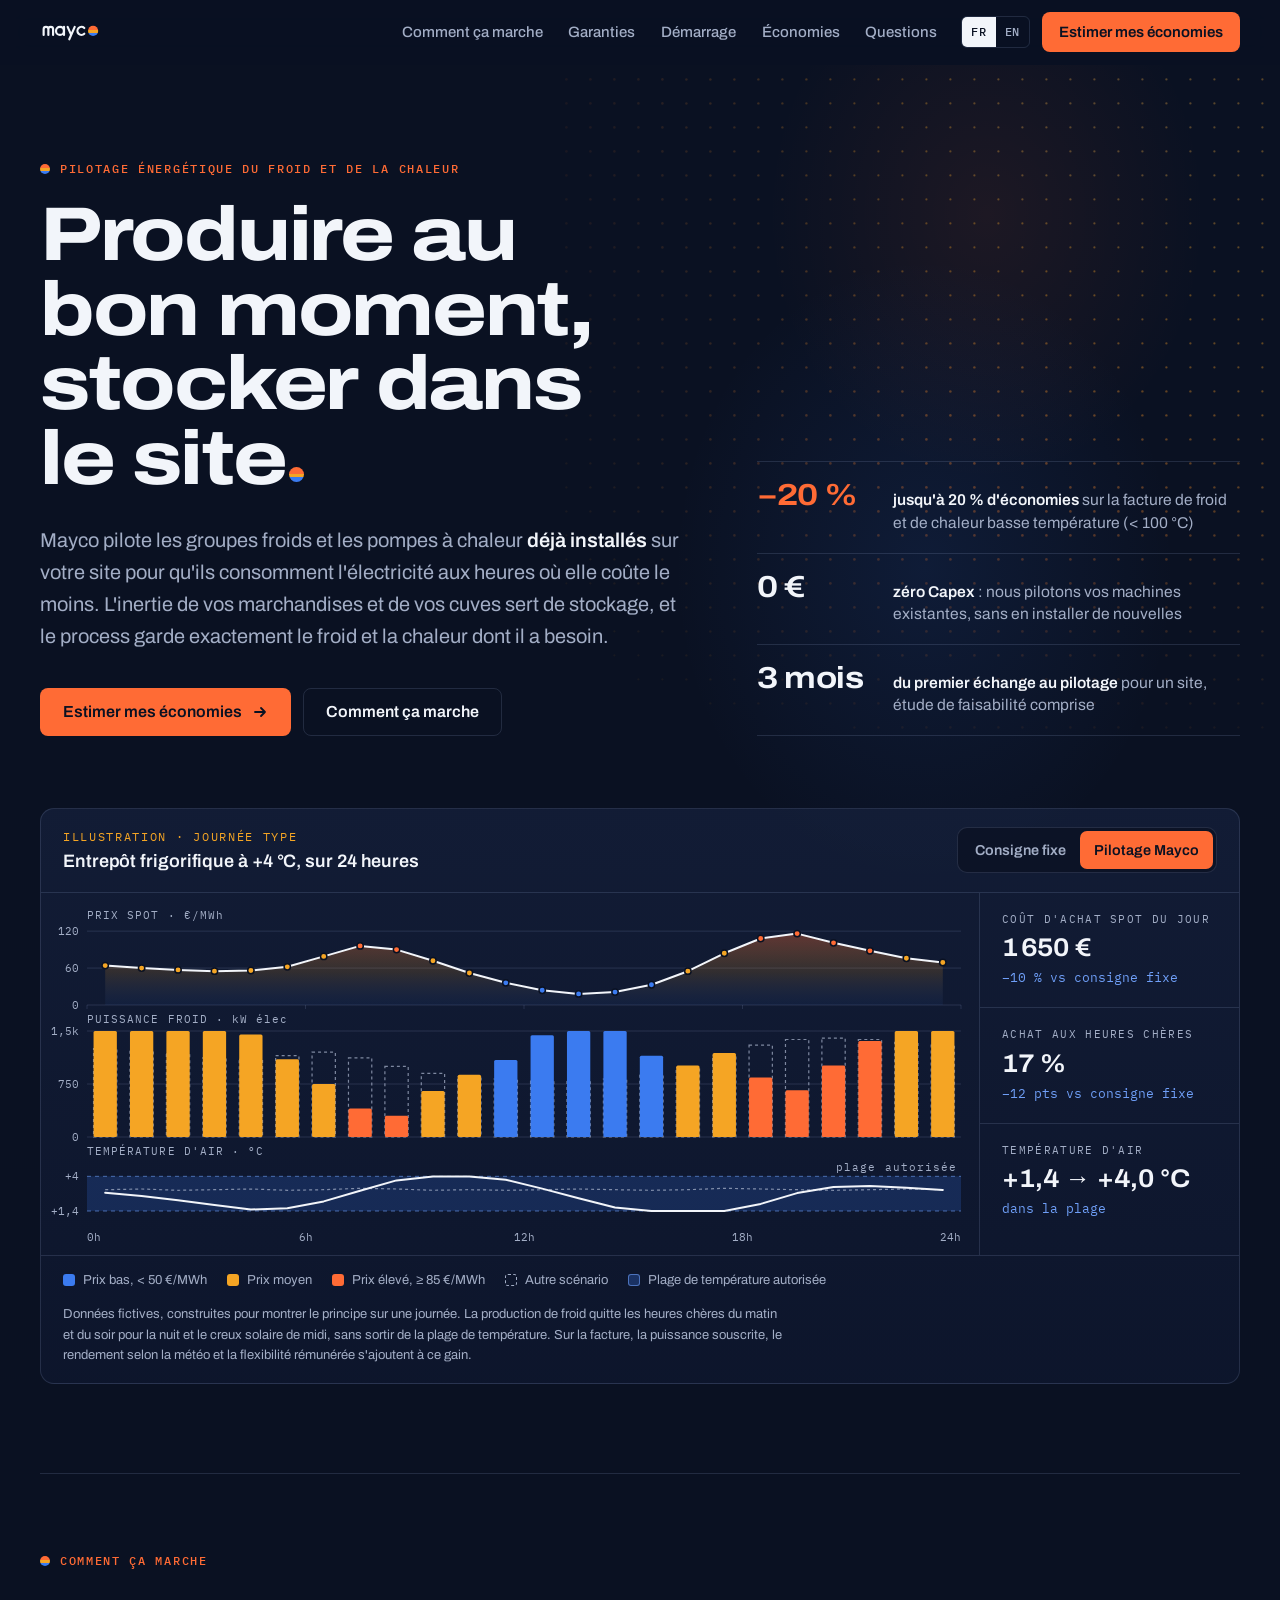
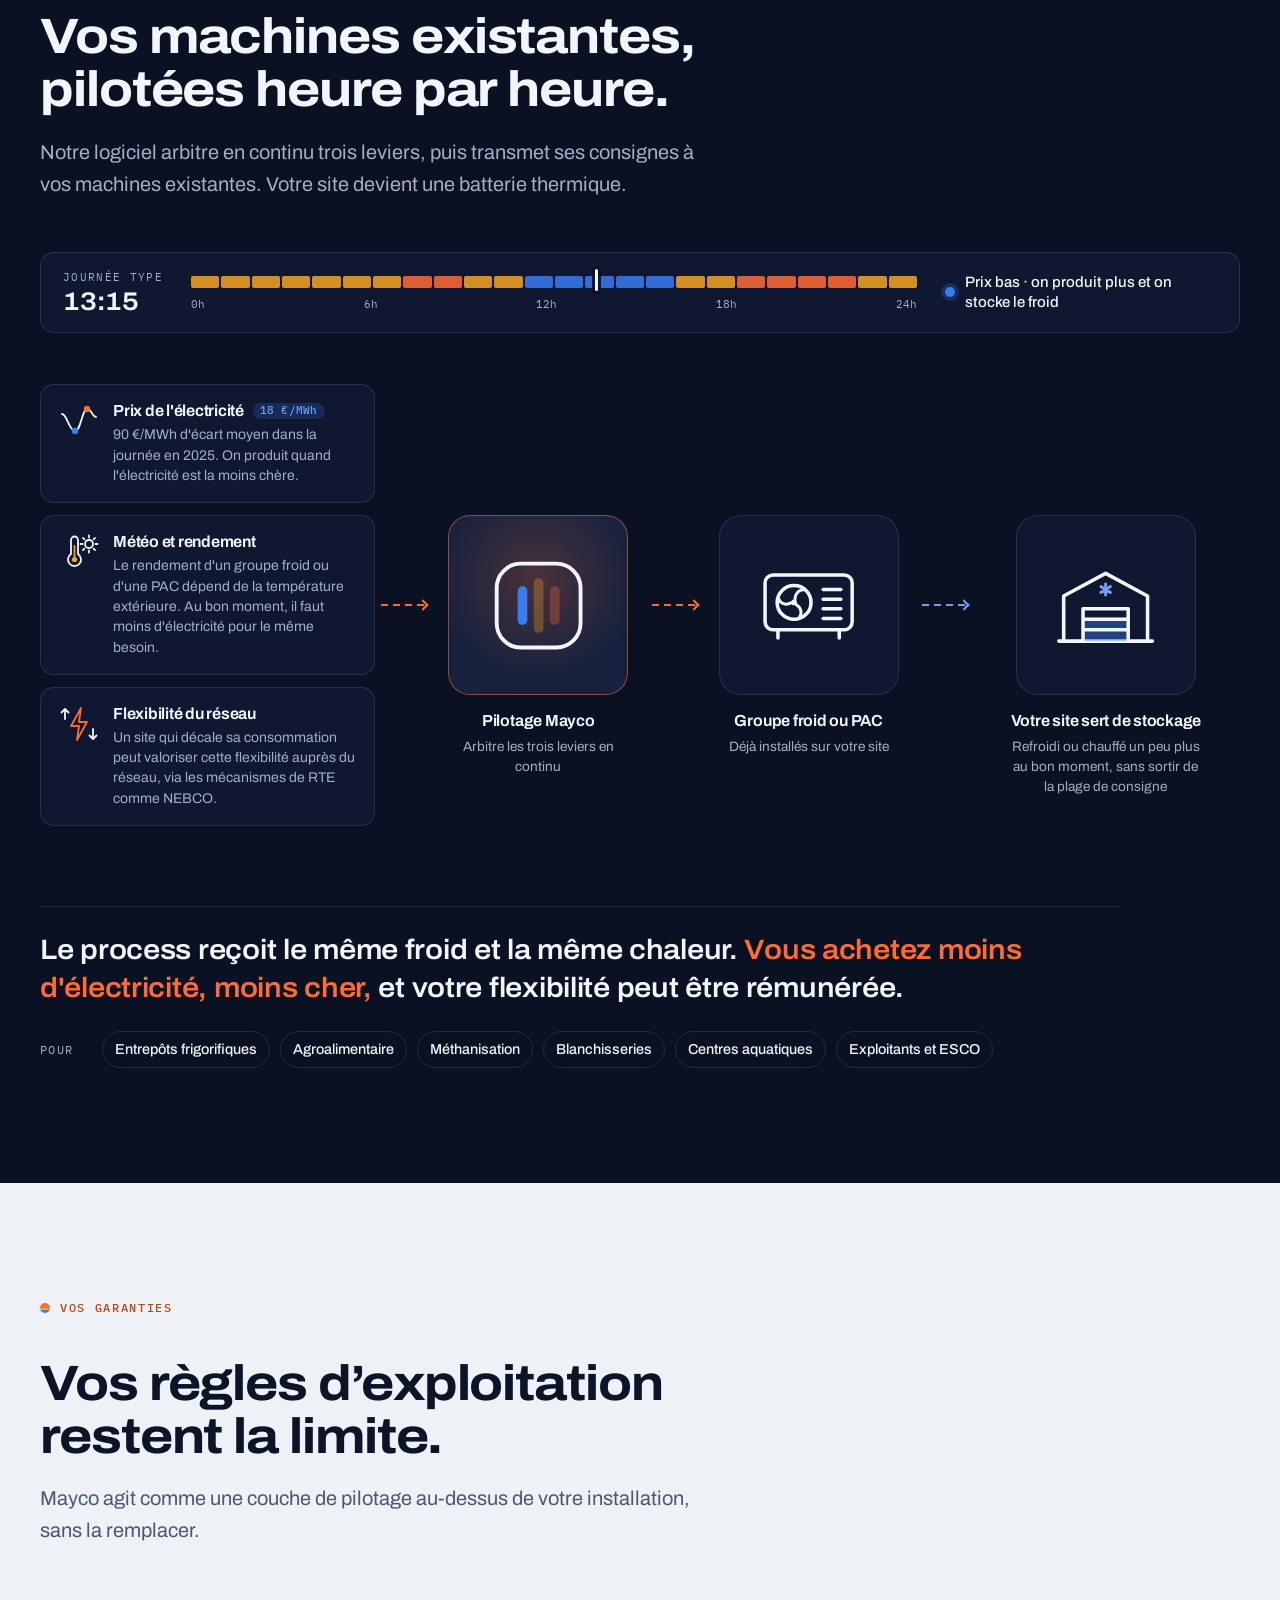
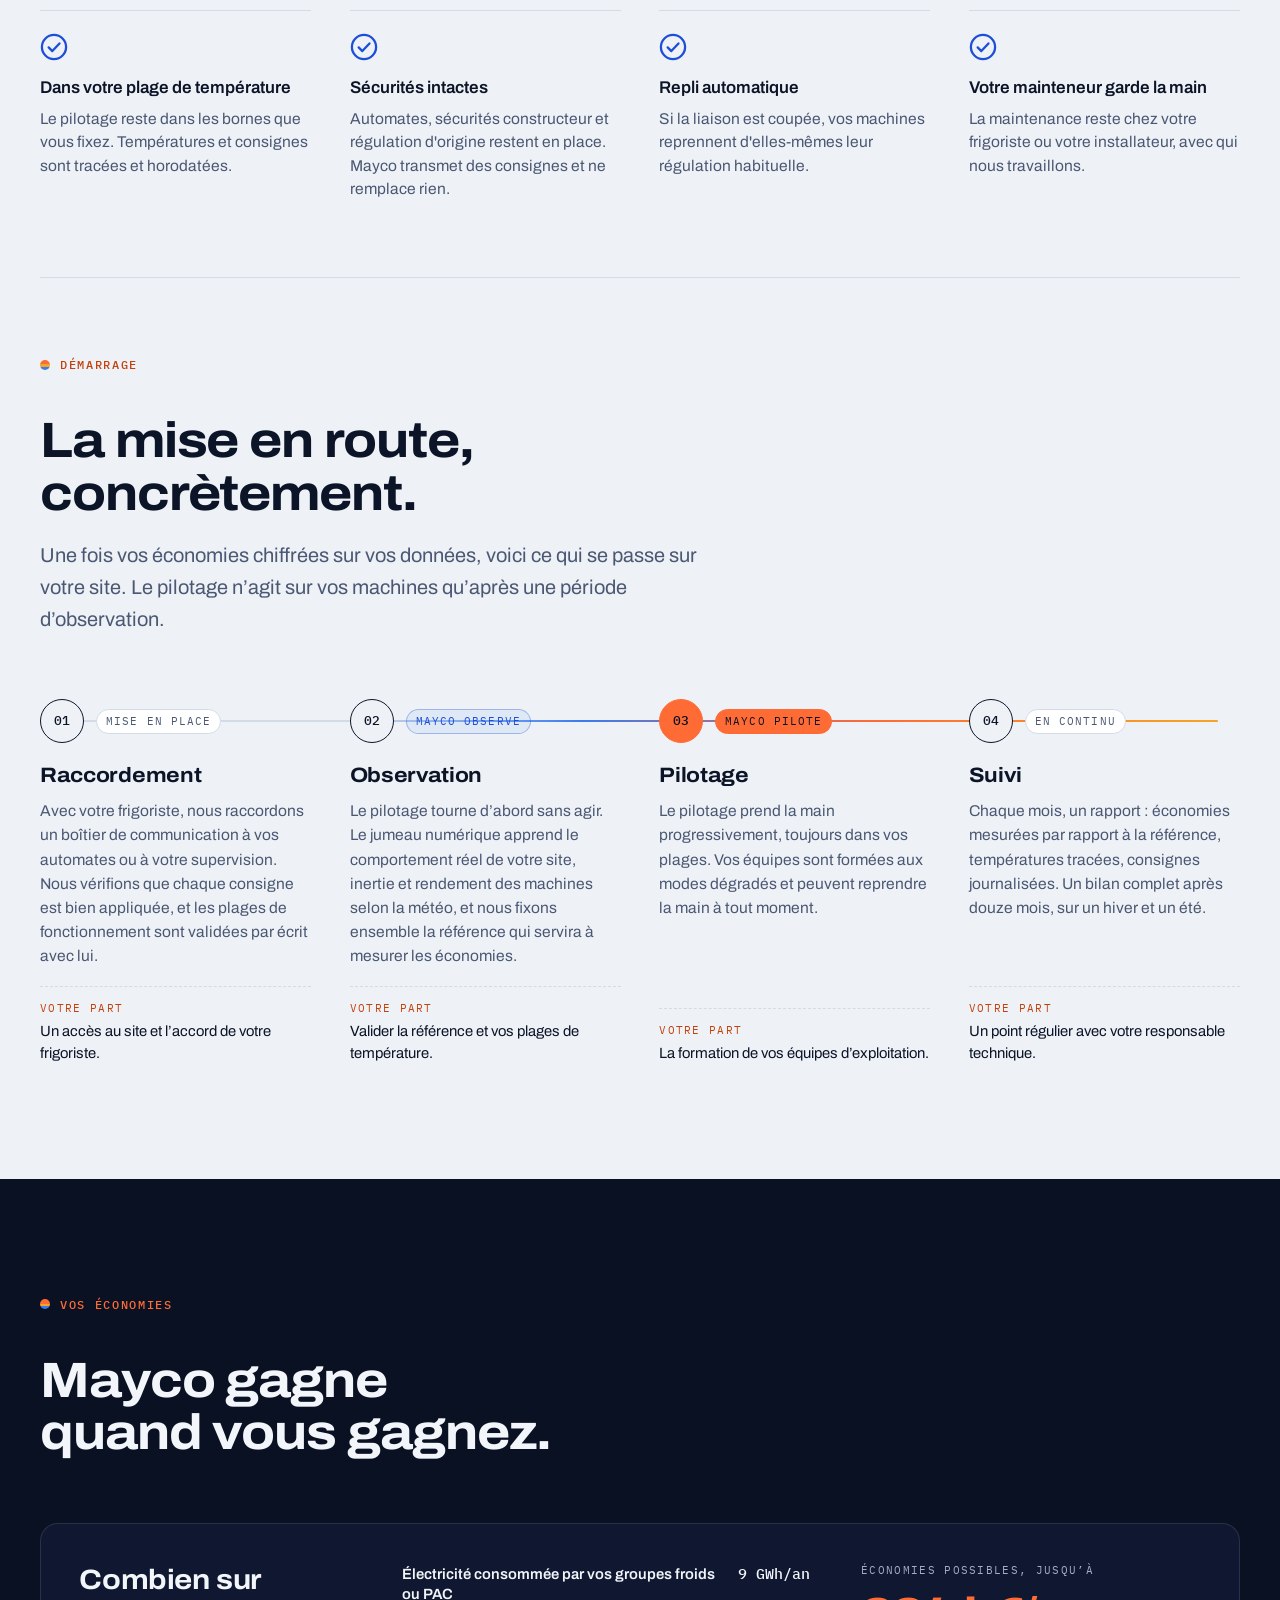
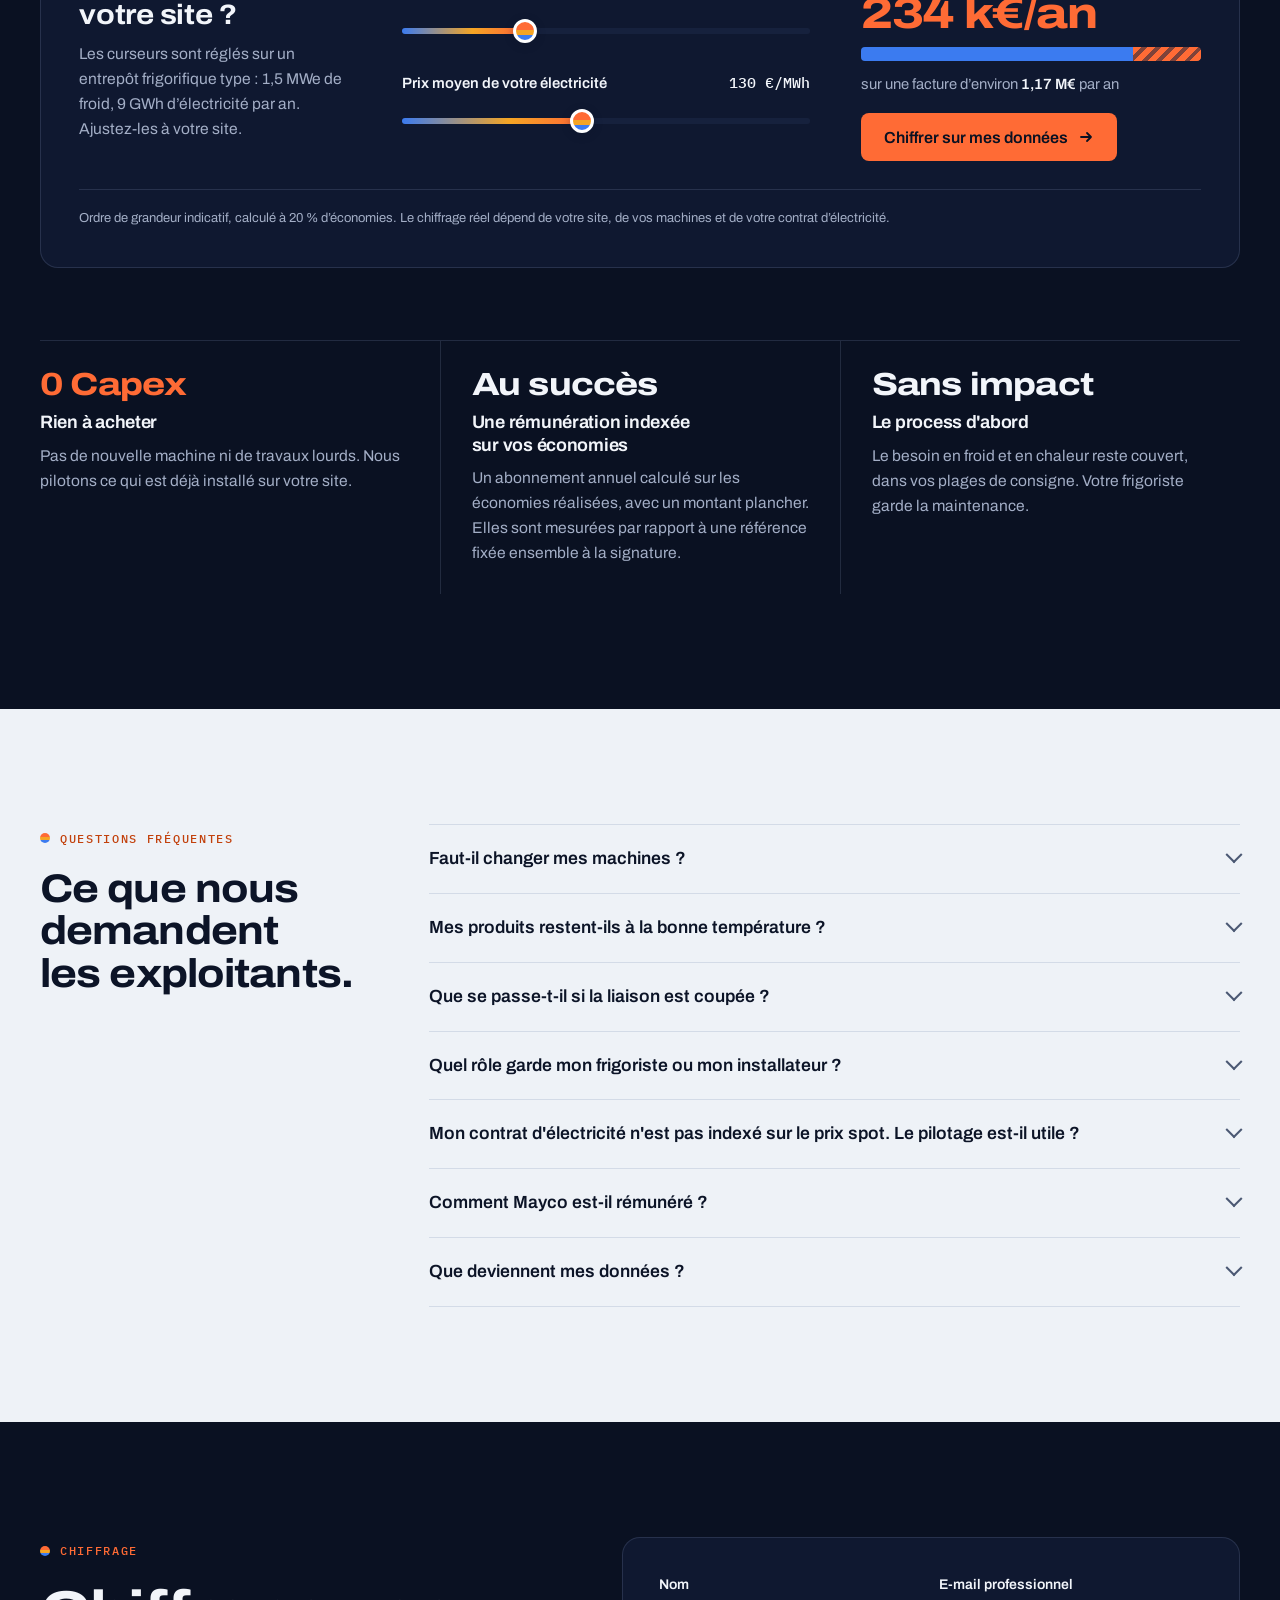
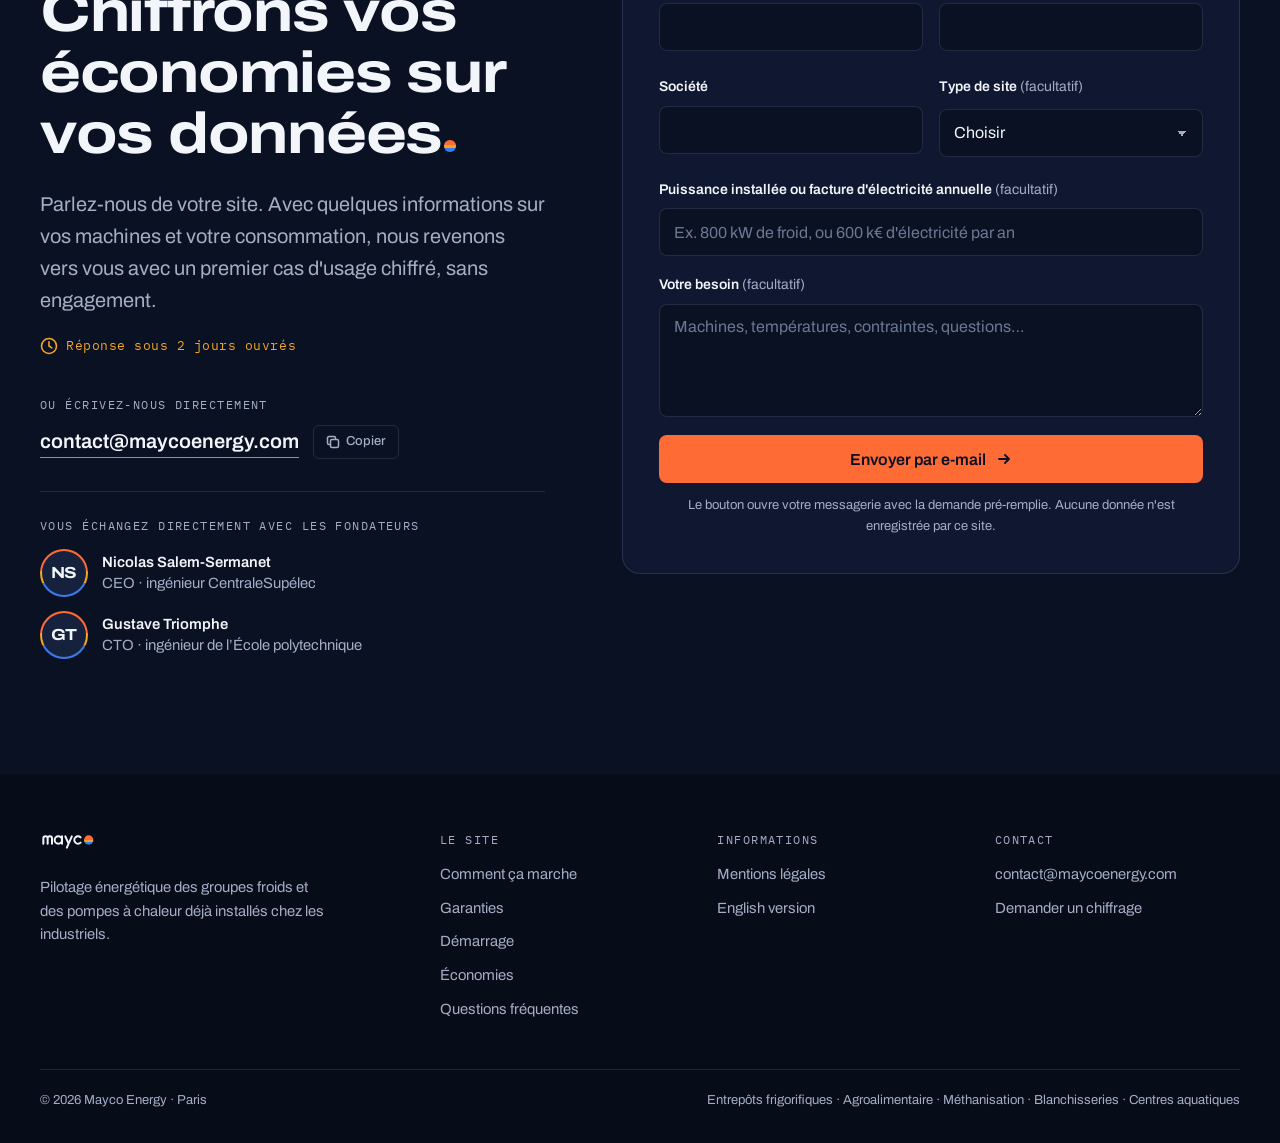
==== index.html @ c39040bd "Ajoute le déroulé de la mise en route et resserre le site - Nouvelle section « Démarrage » : raccord" ====
<!DOCTYPE html>
<html lang="fr">
<head>
<meta charset="utf-8">
<meta name="viewport" content="width=device-width, initial-scale=1, viewport-fit=cover">
<title>Mayco Energy | Pilotage énergétique du froid et de la chaleur industriels</title>
<meta name="description" content="Mayco pilote les groupes froids et les pompes à chaleur déjà installés chez les industriels pour qu'ils consomment l'électricité aux heures où elle coûte le moins. Jusqu'à 20 % d'économies, zéro Capex, sans impact sur le process.">
<link rel="canonical" href="https://maycoenergy.com/">
<link rel="alternate" hreflang="fr" href="https://maycoenergy.com/">
<link rel="alternate" hreflang="en" href="https://maycoenergy.com/en/">
<link rel="alternate" hreflang="x-default" href="https://maycoenergy.com/">
<meta name="theme-color" content="#0a1122">
<link rel="icon" href="assets/img/favicon.svg" type="image/svg+xml">
<link rel="apple-touch-icon" href="assets/img/apple-touch-icon.png">
<meta property="og:type" content="website">
<meta property="og:site_name" content="Mayco Energy">
<meta property="og:locale" content="fr_FR">
<meta property="og:locale:alternate" content="en_GB">
<meta property="og:url" content="https://maycoenergy.com/">
<meta property="og:title" content="Mayco Energy | Produire au bon moment, stocker dans le site">
<meta property="og:description" content="Pilotage énergétique des groupes froids et des pompes à chaleur déjà installés. Jusqu'à 20 % d'économies, zéro Capex.">
<meta property="og:image" content="https://maycoenergy.com/assets/img/og-fr.png">
<meta property="og:image:width" content="1200">
<meta property="og:image:height" content="630">
<meta name="twitter:card" content="summary_large_image">
<link rel="preload" href="assets/fonts/archivo-latin.woff2" as="font" type="font/woff2" crossorigin>
<link rel="stylesheet" href="assets/css/fonts.css">
<link rel="stylesheet" href="assets/css/site.css">
<script type="application/ld+json">
{
  "@context": "https://schema.org",
  "@type": "Organization",
  "name": "Mayco Energy",
  "url": "https://maycoenergy.com/",
  "logo": "https://maycoenergy.com/assets/img/apple-touch-icon.png",
  "email": "contact@maycoenergy.com",
  "description": "Pilotage énergétique des groupes froids et des pompes à chaleur déjà installés chez les industriels.",
  "founder": [
    { "@type": "Person", "name": "Nicolas Salem-Sermanet", "jobTitle": "CEO" },
    { "@type": "Person", "name": "Gustave Triomphe", "jobTitle": "CTO" }
  ]
}
</script>
</head>
<body>
<a class="skip-link" href="#contenu">Aller au contenu</a>

<header class="site-header band band-night">
  <div class="wrap">
    <a class="brand" href="#haut" aria-label="Mayco Energy, retour en haut de page">
      <svg viewBox="0 0 334 132" role="img" aria-hidden="true">
        <defs><linearGradient id="gm-h" x1="0" y1="0" x2="0" y2="1"><stop offset="0" stop-color="#FF6B35"/><stop offset="0.45" stop-color="#FF6B35"/><stop offset="0.45" stop-color="#F5A524"/><stop offset="0.7" stop-color="#F5A524"/><stop offset="0.7" stop-color="#3B7BF0"/><stop offset="1" stop-color="#3B7BF0"/></linearGradient></defs>
        <g fill="none" stroke="currentColor" stroke-width="12" stroke-linecap="round" stroke-linejoin="round"><path d="M20 82 V51 A13 13 0 0 1 46 51 V82 M46 51 A13 13 0 0 1 72 51 V82"/><circle cx="110" cy="60" r="22"/><path d="M132 38 V82"/><path d="M152 38 L171.5 82 M191 38 L161 106"/><path d="M243.6 44.4 A22 22 0 1 0 243.6 75.6"/></g>
        <circle cx="292" cy="60" r="28" fill="url(#gm-h)"/>
      </svg>
    </a>
    <nav class="nav" id="nav" aria-label="Navigation principale">
      <a href="#solution">Comment ça marche</a>
      <a href="#garanties">Garanties</a>
      <a href="#demarrage">Démarrage</a>
      <a href="#economies">Économies</a>
      <a href="#faq">Questions</a>
      <a class="btn btn-primary nav-cta" href="#contact">Estimer mes économies</a>
    </nav>
    <div class="header-tools">
      <div class="lang" aria-label="Langue">
        <span aria-current="true" lang="fr">FR</span><a href="en/" lang="en" hreflang="en">EN</a>
      </div>
      <a class="btn btn-primary header-cta" href="#contact">Estimer mes économies</a>
      <button class="menu-btn" type="button" aria-expanded="false" aria-controls="nav" aria-label="Menu"><span class="bars"></span></button>
    </div>
  </div>
</header>

<main id="contenu">

  <!-- HERO -->
  <section class="band band-night hero" id="haut" aria-labelledby="hero-title">
    <canvas class="hero-field" data-field aria-hidden="true"></canvas>
    <div class="wrap">
      <div class="hero-grid">
        <div>
          <p class="eyebrow">Pilotage énergétique du froid et de la chaleur</p>
          <h1 id="hero-title">Produire au bon moment, stocker&nbsp;dans le site<span class="dot" aria-hidden="true"></span></h1>
          <p class="lead">Mayco pilote les groupes froids et les pompes à chaleur <strong>déjà installés</strong> sur votre site pour qu'ils consomment l'électricité aux heures où elle coûte le moins. L'inertie de vos marchandises et de vos cuves sert de stockage, et le process garde exactement le froid et la chaleur dont il a besoin.</p>
          <div class="btn-row">
            <a class="btn btn-primary" href="#contact">Estimer mes économies <svg width="16" height="16" viewBox="0 0 16 16" fill="none" stroke="currentColor" stroke-width="1.8" stroke-linecap="round" stroke-linejoin="round" aria-hidden="true"><path d="M3 8h10M9 4l4 4-4 4"/></svg></a>
            <a class="btn btn-ghost" href="#solution">Comment ça marche</a>
          </div>
        </div>
        <div class="plates" aria-label="L'offre en trois points">
          <div class="plate">
            <span class="plate-value is-heat num">−20 %</span>
            <span class="plate-label"><strong>jusqu'à 20 % d'économies</strong> sur la facture de froid et de chaleur basse température (&lt; 100 °C)</span>
          </div>
          <div class="plate">
            <span class="plate-value num">0 €</span>
            <span class="plate-label"><strong>zéro Capex</strong> : nous pilotons vos machines existantes, sans en installer de nouvelles</span>
          </div>
          <div class="plate">
            <span class="plate-value num">3 mois</span>
            <span class="plate-label"><strong>du premier échange au pilotage</strong> pour un site, étude de faisabilité comprise</span>
          </div>
        </div>
      </div>

      <figure class="synoptic" data-synoptic id="journee">
        <div class="synoptic-bar">
          <div class="synoptic-title">
            <span class="mono">Illustration · journée type</span>
            <h2>Entrepôt frigorifique à +4 °C, sur 24 heures</h2>
          </div>
          <div class="seg" role="group" aria-label="Scénario affiché">
            <button type="button" data-mode="fixed" aria-pressed="false">Consigne fixe</button>
            <button type="button" data-mode="mayco" aria-pressed="true">Pilotage Mayco</button>
          </div>
        </div>
        <div class="synoptic-body">
          <div class="plot" data-plot tabindex="0" role="group" aria-label="Graphique heure par heure. Survolez-le ou utilisez les flèches gauche et droite pour parcourir la journée."><div class="plot-tip" data-tip role="status" hidden></div></div>
          <div class="readouts" aria-live="polite">
            <div class="readout">
              <span class="readout-label">Coût d'achat spot du jour</span>
              <span class="readout-value" data-out="cost">1 650 €</span>
              <span class="readout-delta" data-out="cost-delta">−10 % vs consigne fixe</span>
            </div>
            <div class="readout">
              <span class="readout-label">Achat aux heures chères</span>
              <span class="readout-value" data-out="peak">17 %</span>
              <span class="readout-delta" data-out="peak-delta">−12 pts vs consigne fixe</span>
            </div>
            <div class="readout">
              <span class="readout-label">Température d'air</span>
              <span class="readout-value" data-out="temp">+1,4 → +4,0 °C</span>
              <span class="readout-delta" data-out="temp-delta">dans la plage</span>
            </div>
          </div>
        </div>
        <div class="synoptic-legend" aria-hidden="true">
          <span class="key"><i class="k-cold"></i>Prix bas, &lt; 50 €/MWh</span>
          <span class="key"><i class="k-amber"></i>Prix moyen</span>
          <span class="key"><i class="k-heat"></i>Prix élevé, ≥ 85 €/MWh</span>
          <span class="key"><i class="k-ghost"></i>Autre scénario</span>
          <span class="key"><i class="k-band"></i>Plage de température autorisée</span>
        </div>
        <figcaption>Données fictives, construites pour montrer le principe sur une journée. La production de froid quitte les heures chères du matin et du soir pour la nuit et le creux solaire de midi, sans sortir de la plage de température. Sur la facture, la puissance souscrite, le rendement selon la météo et la flexibilité rémunérée s'ajoutent à ce gain.</figcaption>
      </figure>
    </div>
  </section>

  <!-- COMMENT ÇA MARCHE -->
  <section class="band band-night section is-joined" id="solution" aria-labelledby="solution-title">
    <div class="wrap">
      <div class="section-head">
        <p class="eyebrow">Comment ça marche</p>
        <h2 id="solution-title">Vos machines existantes, pilotées heure par heure.</h2>
        <p class="lead">Notre logiciel arbitre en continu trois leviers, puis transmet ses consignes à vos machines existantes. Votre site devient une batterie thermique.</p>
      </div>

      <div class="daybar" data-daybar aria-hidden="true">
        <div class="daybar-clock"><span>Journée type</span><b class="num" data-day-time>13:00</b></div>
        <div class="daybar-ribbon">
          <div class="daybar-cells"><i class="is-amber"></i><i class="is-amber"></i><i class="is-amber"></i><i class="is-amber"></i><i class="is-amber"></i><i class="is-amber"></i><i class="is-amber"></i><i class="is-heat"></i><i class="is-heat"></i><i class="is-amber"></i><i class="is-amber"></i><i class="is-cold"></i><i class="is-cold"></i><i class="is-cold"></i><i class="is-cold"></i><i class="is-cold"></i><i class="is-amber"></i><i class="is-amber"></i><i class="is-heat"></i><i class="is-heat"></i><i class="is-heat"></i><i class="is-heat"></i><i class="is-amber"></i><i class="is-amber"></i></div>
          <span class="daybar-head" data-day-head style="left: 56.25%;"></span>
          <div class="daybar-hours"><span>0h</span><span>6h</span><span>12h</span><span>18h</span><span>24h</span></div>
        </div>
        <div class="daybar-state"><span class="daybar-dot is-cold" data-day-dot></span><span data-day-state>Prix bas · on produit plus et on stocke le froid</span></div>
      </div>

      <div class="flow">
        <div class="levers">
          <div class="lever">
            <svg viewBox="0 0 40 40" fill="none" stroke="currentColor" stroke-width="1.8" stroke-linecap="round" stroke-linejoin="round" aria-hidden="true"><path d="M3 13c5 0 7 17 13 17S23 8 28 8s5 8 9 8"/><circle cx="16" cy="30" r="3.2" fill="#3b7bf0" stroke="none"/><circle cx="28" cy="8" r="3.2" fill="#ff6b35" stroke="none"/></svg>
            <div>
              <h3>Prix de l'électricité <span class="live-pill is-cold" data-day-price>18 €/MWh</span></h3>
              <p>90 €/MWh d'écart moyen dans la journée en 2025. On produit quand l'électricité est la moins chère.</p>
            </div>
          </div>
          <div class="lever">
            <svg viewBox="0 0 40 40" fill="none" stroke="currentColor" stroke-width="1.8" stroke-linecap="round" stroke-linejoin="round" aria-hidden="true"><path d="M12 8a3.5 3.5 0 0 1 7 0v14a6.5 6.5 0 1 1-7 0Z"/><path d="M15.5 26.5V14" stroke="#f5a524"/><circle cx="15.5" cy="27.5" r="2.6" fill="#f5a524" stroke="none"/><circle cx="30" cy="12" r="4"/><path d="M30 3.5v2M30 18.5v2M21.5 12h2M36.5 12h2M24 6l1.4 1.4M34.6 16.6 36 18M36 6l-1.4 1.4M25.4 16.6 24 18"/></svg>
            <div>
              <h3>Météo et rendement</h3>
              <p>Le rendement d'un groupe froid ou d'une PAC dépend de la température extérieure. Au bon moment, il faut moins d'électricité pour le même besoin.</p>
            </div>
          </div>
          <div class="lever">
            <svg viewBox="0 0 40 40" fill="none" stroke="currentColor" stroke-width="1.8" stroke-linecap="round" stroke-linejoin="round" aria-hidden="true"><path d="M22 4 12 22h8l-2 14 10-18h-8l2-14Z" stroke="#ff6b35"/><path d="M6 15V5M2.5 8.5 6 5l3.5 3.5M34 25v10M30.5 31.5 34 35l3.5-3.5"/></svg>
            <div>
              <h3>Flexibilité du réseau</h3>
              <p>Un site qui décale sa consommation peut valoriser cette flexibilité auprès du réseau, via les mécanismes de RTE comme NEBCO.</p>
            </div>
          </div>
        </div>

        <div class="link" data-link="1" aria-hidden="true"></div>

        <div class="node is-mayco">
          <div class="node-box">
            <svg viewBox="0 0 64 64" fill="none" stroke-linecap="round" aria-hidden="true"><rect x="6" y="6" width="52" height="52" rx="15" stroke="currentColor" stroke-width="2.4"/><path d="M22 23v18" stroke="#3b7bf0" stroke-width="6" data-tier="cold"/><path d="M32 18v28" stroke="#f5a524" stroke-width="6" data-tier="amber"/><path d="M42 23v18" stroke="#ff6b35" stroke-width="6" data-tier="heat"/></svg>
          </div>
          <div class="node-text">
            <h3>Pilotage Mayco</h3>
            <p>Arbitre les trois leviers en continu</p>
          </div>
        </div>

        <div class="link" data-link="2" aria-hidden="true"></div>

        <div class="node">
          <div class="node-box">
            <svg viewBox="0 0 64 64" fill="none" stroke="currentColor" stroke-width="2.2" stroke-linecap="round" stroke-linejoin="round" aria-hidden="true"><rect x="5" y="13" width="54" height="34" rx="5"/><circle cx="23" cy="30" r="10.5"/><circle cx="23" cy="30" r="1.8" fill="currentColor" stroke="none"/><g data-rotor><path d="M23 28.2c-1.2-3.6.6-6.8 4-7.4M24.6 31c3.6.9 5.4 4 4 7.2M21.4 31c-2.6 2.8-6.3 3-8.4.5" stroke-width="1.8"/></g><path d="M41 22h11M41 28h11M41 34h11M41 40h11"/><path d="M13 47v5M51 47v5"/></svg>
          </div>
          <div class="node-text">
            <h3>Groupe froid ou PAC</h3>
            <p>Déjà installés sur votre site</p>
          </div>
        </div>

        <div class="link is-cold" data-link="3" aria-hidden="true"></div>

        <div class="node">
          <div class="node-box">
            <svg viewBox="0 0 64 64" fill="none" stroke="currentColor" stroke-width="2.2" stroke-linecap="round" stroke-linejoin="round" aria-hidden="true"><path d="M6 54V26l26-14 26 14v28"/><path d="M3 54h58"/><rect x="18" y="41.4" width="28" height="12.6" fill="rgba(59,123,240,.42)" stroke="none" data-fill/><path d="M18 54V34h28v20M18 40.5h28M18 47h28"/><path d="M32 18.5v7M29 20.2l6 3.6M35 20.2l-6 3.6" stroke="#6f9ff8" stroke-width="1.8"/></svg>
          </div>
          <div class="node-text">
            <h3>Votre site sert de stockage</h3>
            <p>Refroidi ou chauffé un peu plus au bon moment, sans sortir de la plage de consigne</p>
          </div>
        </div>
      </div>

      <p class="flow-foot">Le process reçoit le même froid et la même chaleur. <span>Vous achetez moins d'électricité, moins cher,</span> et votre flexibilité peut être rémunérée.</p>
      <div class="eco">
        <span class="mono">Pour</span>
        <ul>
          <li>Entrepôts frigorifiques</li>
          <li>Agroalimentaire</li>
          <li>Méthanisation</li>
          <li>Blanchisseries</li>
          <li>Centres aquatiques</li>
          <li>Exploitants et ESCO</li>
        </ul>
      </div>
    </div>
  </section>

  <!-- GARANTIES -->
  <section class="band band-frost section" id="garanties" aria-labelledby="garanties-title">
    <div class="wrap">
      <div class="section-head">
        <p class="eyebrow">Vos garanties</p>
        <h2 id="garanties-title">Vos règles d’exploitation restent la limite.</h2>
        <p class="lead">Mayco agit comme une couche de pilotage au-dessus de votre installation, sans la remplacer.</p>
      </div>
      <ul class="guard-list is-wide">
          <li>
            <svg viewBox="0 0 22 22" fill="none" stroke="currentColor" stroke-width="1.8" stroke-linecap="round" stroke-linejoin="round" style="color: var(--cold-ink);" aria-hidden="true"><circle cx="11" cy="11" r="9.5"/><path d="M6.8 11.3l2.9 2.9 5.6-6"/></svg>
            <span><strong>Dans votre plage de température</strong>Le pilotage reste dans les bornes que vous fixez. Températures et consignes sont tracées et horodatées.</span>
          </li>
          <li>
            <svg viewBox="0 0 22 22" fill="none" stroke="currentColor" stroke-width="1.8" stroke-linecap="round" stroke-linejoin="round" style="color: var(--cold-ink);" aria-hidden="true"><circle cx="11" cy="11" r="9.5"/><path d="M6.8 11.3l2.9 2.9 5.6-6"/></svg>
            <span><strong>Sécurités intactes</strong>Automates, sécurités constructeur et régulation d'origine restent en place. Mayco transmet des consignes et ne remplace rien.</span>
          </li>
          <li>
            <svg viewBox="0 0 22 22" fill="none" stroke="currentColor" stroke-width="1.8" stroke-linecap="round" stroke-linejoin="round" style="color: var(--cold-ink);" aria-hidden="true"><circle cx="11" cy="11" r="9.5"/><path d="M6.8 11.3l2.9 2.9 5.6-6"/></svg>
            <span><strong>Repli automatique</strong>Si la liaison est coupée, vos machines reprennent d'elles-mêmes leur régulation habituelle.</span>
          </li>
          <li>
            <svg viewBox="0 0 22 22" fill="none" stroke="currentColor" stroke-width="1.8" stroke-linecap="round" stroke-linejoin="round" style="color: var(--cold-ink);" aria-hidden="true"><circle cx="11" cy="11" r="9.5"/><path d="M6.8 11.3l2.9 2.9 5.6-6"/></svg>
            <span><strong>Votre mainteneur garde la main</strong>La maintenance reste chez votre frigoriste ou votre installateur, avec qui nous travaillons.</span>
          </li>
        </ul>
    </div>
  </section>

  <!-- DEMARRAGE -->
  <section class="band band-frost section is-joined" id="demarrage" aria-labelledby="demarrage-title">
    <div class="wrap">
      <div class="section-head">
        <p class="eyebrow">Démarrage</p>
        <h2 id="demarrage-title">La mise en route, concrètement.</h2>
        <p class="lead">Une fois vos économies chiffrées sur vos données, voici ce qui se passe sur votre site. Le pilotage n’agit sur vos machines qu’après une période d’observation.</p>
      </div>
      <ol class="onboard" data-onboard>
        <li class="ob-step">
          <div class="ob-head"><span class="ob-num">01</span><span class="ob-mode">Mise en place</span></div>
          <h3>Raccordement</h3>
          <p>Avec votre frigoriste, nous raccordons un boîtier de communication à vos automates ou à votre supervision. Nous vérifions que chaque consigne est bien appliquée, et les plages de fonctionnement sont validées par écrit avec lui.</p>
          <p class="ob-you"><span>Votre part</span>Un accès au site et l’accord de votre frigoriste.</p>
        </li>
        <li class="ob-step">
          <div class="ob-head"><span class="ob-num">02</span><span class="ob-mode is-watch">Mayco observe</span></div>
          <h3>Observation</h3>
          <p>Le pilotage tourne d’abord sans agir. Le jumeau numérique apprend le comportement réel de votre site, inertie et rendement des machines selon la météo, et nous fixons ensemble la référence qui servira à mesurer les économies.</p>
          <p class="ob-you"><span>Votre part</span>Valider la référence et vos plages de température.</p>
        </li>
        <li class="ob-step">
          <div class="ob-head"><span class="ob-num">03</span><span class="ob-mode is-live">Mayco pilote</span></div>
          <h3>Pilotage</h3>
          <p>Le pilotage prend la main progressivement, toujours dans vos plages. Vos équipes sont formées aux modes dégradés et peuvent reprendre la main à tout moment.</p>
          <p class="ob-you"><span>Votre part</span>La formation de vos équipes d’exploitation.</p>
        </li>
        <li class="ob-step">
          <div class="ob-head"><span class="ob-num">04</span><span class="ob-mode">En continu</span></div>
          <h3>Suivi</h3>
          <p>Chaque mois, un rapport : économies mesurées par rapport à la référence, températures tracées, consignes journalisées. Un bilan complet après douze mois, sur un hiver et un été.</p>
          <p class="ob-you"><span>Votre part</span>Un point régulier avec votre responsable technique.</p>
        </li>
      </ol>
    </div>
  </section>

  <!-- ECONOMIES -->
  <section class="band band-night section" id="economies" aria-labelledby="economies-title">
    <div class="wrap">
      <div class="section-head">
        <p class="eyebrow">Vos économies</p>
        <h2 id="economies-title">Mayco gagne quand vous gagnez.</h2>
      </div>
      <div class="estimator is-first" data-estimator>
        <div class="est-head">
          <h3>Combien sur votre site ?</h3>
          <p>Les curseurs sont réglés sur un entrepôt frigorifique type : 1,5 MWe de froid, 9 GWh d’électricité par an. Ajustez-les à votre site.</p>
        </div>
        <div class="est-controls">
          <div class="est-field">
            <div class="est-label"><label for="est-gwh">Électricité consommée par vos groupes froids ou PAC</label><output for="est-gwh" data-est-out="gwh">9 GWh/an</output></div>
            <input id="est-gwh" type="range" min="0.5" max="30" step="0.5" value="9" style="--p: 28.8%;">
          </div>
          <div class="est-field">
            <div class="est-label"><label for="est-price">Prix moyen de votre électricité</label><output for="est-price" data-est-out="price">130 €/MWh</output></div>
            <input id="est-price" type="range" min="60" max="220" step="5" value="130" style="--p: 43.75%;">
          </div>
        </div>
        <div class="est-result">
          <span class="est-k">Économies possibles, jusqu’à</span>
          <b class="est-save num" data-est-out="save">234 k€/an</b>
          <div class="bill-track" aria-hidden="true"><span class="bill-fill is-mayco" style="width: 80%;"></span><span class="bill-fill is-gain" style="width: 20%;"></span></div>
          <span class="est-bill">sur une facture d’environ <b class="num" data-est-out="bill">1,17 M€</b> par an</span>
          <a class="btn btn-primary" href="#contact">Chiffrer sur mes données <svg width="16" height="16" viewBox="0 0 16 16" fill="none" stroke="currentColor" stroke-width="1.8" stroke-linecap="round" stroke-linejoin="round" aria-hidden="true"><path d="M3 8h10M9 4l4 4-4 4"/></svg></a>
        </div>
        <p class="est-note">Ordre de grandeur indicatif, calculé à 20 % d’économies. Le chiffrage réel dépend de votre site, de vos machines et de votre contrat d’électricité.</p>
      </div>

      <div class="pillars">
        <div class="pillar">
          <span class="pillar-k is-heat">0 Capex</span>
          <h3>Rien à acheter</h3>
          <p>Pas de nouvelle machine ni de travaux lourds. Nous pilotons ce qui est déjà installé sur votre site.</p>
        </div>
        <div class="pillar">
          <span class="pillar-k">Au succès</span>
          <h3>Une rémunération indexée sur vos économies</h3>
          <p>Un abonnement annuel calculé sur les économies réalisées, avec un montant plancher. Elles sont mesurées par rapport à une référence fixée ensemble à la signature.</p>
        </div>
        <div class="pillar">
          <span class="pillar-k">Sans impact</span>
          <h3>Le process d'abord</h3>
          <p>Le besoin en froid et en chaleur reste couvert, dans vos plages de consigne. Votre frigoriste garde la maintenance.</p>
        </div>
      </div>
    </div>
  </section>

  <!-- FAQ -->
  <section class="band band-frost section" id="faq" aria-labelledby="faq-title">
    <div class="wrap faq-grid">
      <div>
        <p class="eyebrow">Questions fréquentes</p>
        <h2 id="faq-title">Ce que nous demandent les exploitants.</h2>
      </div>
      <div class="faq-list">
        <details>
          <summary>Faut-il changer mes machines ?</summary>
          <p>Non. Mayco pilote les groupes froids et les pompes à chaleur déjà installés. Seul un boîtier de communication est raccordé à vos automates.</p>
        </details>
        <details>
          <summary>Mes produits restent-ils à la bonne température ?</summary>
          <p>Oui. Le pilotage reste dans la plage de température que vous fixez avec nous, en tenant compte de vos exigences réglementaires et qualité. Les températures sont tracées en continu.</p>
        </details>
        <details>
          <summary>Que se passe-t-il si la liaison est coupée ?</summary>
          <p>Vos machines reviennent automatiquement à leur régulation habituelle. Le pilotage Mayco s'ajoute à votre installation sans la remplacer.</p>
        </details>
        <details>
          <summary>Quel rôle garde mon frigoriste ou mon installateur ?</summary>
          <p>Il conserve la maintenance et la responsabilité de vos équipements. Nous travaillons avec lui et n'agissons que par les interfaces prévues par le constructeur.</p>
        </details>
        <details>
          <summary>Mon contrat d'électricité n'est pas indexé sur le prix spot. Le pilotage est-il utile ?</summary>
          <p>Oui. Heures creuses, puissance souscrite et mécanismes de flexibilité rémunèrent eux aussi le décalage de consommation. L'étude de faisabilité chiffre ce qui s'applique à votre contrat.</p>
        </details>
        <details>
          <summary>Comment Mayco est-il rémunéré ?</summary>
          <p>Par un abonnement annuel indexé sur vos économies, avec un montant plancher. Les économies sont mesurées par rapport à une référence fixée ensemble à la signature du contrat.</p>
        </details>
        <details>
          <summary>Que deviennent mes données ?</summary>
          <p>Elles sont hébergées dans l'Union européenne et cloisonnées par client. Elles servent à piloter votre site et, sous forme agrégée et anonymisée, à améliorer nos modèles.</p>
        </details>
      </div>
    </div>
  </section>

  <!-- CONTACT -->
  <section class="band band-night section" id="contact" aria-labelledby="contact-title">
    <div class="wrap contact">
      <div>
        <p class="eyebrow">Chiffrage</p>
        <h2 id="contact-title">Chiffrons vos économies sur vos données<span class="dot" aria-hidden="true"></span></h2>
        <p class="lead">Parlez-nous de votre site. Avec quelques informations sur vos machines et votre consommation, nous revenons vers vous avec un premier cas d'usage chiffré, sans engagement.</p>
        <p class="promise"><svg width="18" height="18" viewBox="0 0 18 18" fill="none" stroke="currentColor" stroke-width="1.6" stroke-linecap="round" aria-hidden="true"><circle cx="9" cy="9" r="7.5"/><path d="M9 4.8V9l2.8 1.8"/></svg>Réponse sous 2 jours ouvrés</p>
        <div class="contact-direct">
          <span class="mono">Ou écrivez-nous directement</span>
          <div class="mail-line">
            <a href="mailto:contact@maycoenergy.com" data-mail>contact@maycoenergy.com</a>
            <button class="copy-btn" type="button" data-copy="contact@maycoenergy.com"><svg width="14" height="14" viewBox="0 0 14 14" fill="none" stroke="currentColor" stroke-width="1.5" aria-hidden="true"><rect x="4.5" y="4.5" width="8" height="8" rx="1.5"/><path d="M9.5 4.5V3a1.5 1.5 0 0 0-1.5-1.5H3A1.5 1.5 0 0 0 1.5 3v5A1.5 1.5 0 0 0 3 9.5h1.5"/></svg><span>Copier</span></button>
          </div>
        </div>
        <div class="founders">
          <span class="mono">Vous échangez directement avec les fondateurs</span>
          <div class="founder"><span class="monogram" aria-hidden="true">NS</span><span><strong>Nicolas Salem-Sermanet</strong>CEO · ingénieur CentraleSupélec</span></div>
          <div class="founder"><span class="monogram" aria-hidden="true">GT</span><span><strong>Gustave Triomphe</strong>CTO · ingénieur de l’École polytechnique</span></div>
        </div>
      </div>

      <form class="form" data-contact-form novalidate>
        <div class="field">
          <label for="f-name">Nom</label>
          <input id="f-name" name="name" type="text" autocomplete="name" required aria-describedby="f-name-err">
          <span class="field-error" id="f-name-err"></span>
        </div>
        <div class="field">
          <label for="f-email">E-mail professionnel</label>
          <input id="f-email" name="email" type="email" autocomplete="email" required aria-describedby="f-email-err">
          <span class="field-error" id="f-email-err"></span>
        </div>
        <div class="field">
          <label for="f-company">Société</label>
          <input id="f-company" name="company" type="text" autocomplete="organization" required aria-describedby="f-company-err">
          <span class="field-error" id="f-company-err"></span>
        </div>
        <div class="field">
          <label for="f-site">Type de site <span class="opt">(facultatif)</span></label>
          <select id="f-site" name="site">
            <option value="">Choisir</option>
            <option value="entrepot">Entrepôt frigorifique</option>
            <option value="agro">Site agroalimentaire</option>
            <option value="pac">Site équipé de pompes à chaleur</option>
            <option value="esco">Exploitant ou ESCO</option>
            <option value="partenaire">Fabricant, installateur, frigoriste</option>
            <option value="autre">Autre</option>
          </select>
        </div>
        <div class="field is-wide">
          <label for="f-size">Puissance installée ou facture d'électricité annuelle <span class="opt">(facultatif)</span></label>
          <input id="f-size" name="size" type="text" placeholder="Ex. 800 kW de froid, ou 600 k€ d'électricité par an">
        </div>
        <div class="field is-wide">
          <label for="f-message">Votre besoin <span class="opt">(facultatif)</span></label>
          <textarea id="f-message" name="message" rows="4" placeholder="Machines, températures, contraintes, questions…"></textarea>
        </div>
        <p class="form-status" data-status role="status" hidden></p>
        <div class="form-foot">
          <button class="btn btn-primary" type="submit">Envoyer par e-mail <svg width="16" height="16" viewBox="0 0 16 16" fill="none" stroke="currentColor" stroke-width="1.8" stroke-linecap="round" stroke-linejoin="round" aria-hidden="true"><path d="M3 8h10M9 4l4 4-4 4"/></svg></button>
          <p class="form-note">Le bouton ouvre votre messagerie avec la demande pré-remplie. Aucune donnée n'est enregistrée par ce site.</p>
        </div>
      </form>
    </div>
  </section>

</main>

<footer class="band site-footer">
  <div class="wrap">
    <div class="footer-grid">
      <div>
        <a class="brand" href="#haut" aria-label="Mayco Energy, retour en haut de page">
          <svg viewBox="0 0 334 132" role="img" aria-hidden="true">
            <defs><linearGradient id="gm-f" x1="0" y1="0" x2="0" y2="1"><stop offset="0" stop-color="#FF6B35"/><stop offset="0.45" stop-color="#FF6B35"/><stop offset="0.45" stop-color="#F5A524"/><stop offset="0.7" stop-color="#F5A524"/><stop offset="0.7" stop-color="#3B7BF0"/><stop offset="1" stop-color="#3B7BF0"/></linearGradient></defs>
            <g fill="none" stroke="currentColor" stroke-width="12" stroke-linecap="round" stroke-linejoin="round"><path d="M20 82 V51 A13 13 0 0 1 46 51 V82 M46 51 A13 13 0 0 1 72 51 V82"/><circle cx="110" cy="60" r="22"/><path d="M132 38 V82"/><path d="M152 38 L171.5 82 M191 38 L161 106"/><path d="M243.6 44.4 A22 22 0 1 0 243.6 75.6"/></g>
            <circle cx="292" cy="60" r="28" fill="url(#gm-f)"/>
          </svg>
        </a>
        <p>Pilotage énergétique des groupes froids et des pompes à chaleur déjà installés chez les industriels.</p>
      </div>
      <div class="footer-col">
        <span class="mono">Le site</span>
        <a href="#solution">Comment ça marche</a>
        <a href="#garanties">Garanties</a>
        <a href="#demarrage">Démarrage</a>
        <a href="#economies">Économies</a>
        <a href="#faq">Questions fréquentes</a>
      </div>
      <div class="footer-col">
        <span class="mono">Informations</span>
        <a href="mentions-legales.html">Mentions légales</a>
        <a href="en/" hreflang="en" lang="en">English version</a>
      </div>
      <div class="footer-col">
        <span class="mono">Contact</span>
        <a href="mailto:contact@maycoenergy.com">contact@maycoenergy.com</a>
        <a href="#contact">Demander un chiffrage</a>
      </div>
    </div>
    <div class="footer-base">
      <span>© 2026 Mayco Energy · Paris</span>
      <span>Entrepôts frigorifiques · Agroalimentaire · Méthanisation · Blanchisseries · Centres aquatiques</span>
    </div>
  </div>
</footer>

<div class="mobile-cta" data-mobile-cta>
  <a class="btn btn-primary" href="#contact">Estimer mes économies <svg width="16" height="16" viewBox="0 0 16 16" fill="none" stroke="currentColor" stroke-width="1.8" stroke-linecap="round" stroke-linejoin="round" aria-hidden="true"><path d="M3 8h10M9 4l4 4-4 4"/></svg></a>
</div>

<script src="assets/js/site.js" defer></script>
</body>
</html>
---- assets/css/fonts.css ----
/* Polices auto-hébergées (licence SIL Open Font License). Chargées avant site.css. */

@font-face {
  font-family: "Archivo";
  font-style: normal;
  font-weight: 100 900;
  font-stretch: 62% 125%;
  font-display: swap;
  src: url("../fonts/archivo-latin.woff2") format("woff2");
  unicode-range: U+0000-00FF, U+0131, U+0152-0153, U+02BB-02BC, U+02C6, U+02DA, U+02DC, U+0304, U+0308, U+0329, U+2000-206F, U+20AC, U+2122, U+2191, U+2193, U+2212, U+2215, U+FEFF, U+FFFD;
}
@font-face {
  font-family: "Archivo";
  font-style: normal;
  font-weight: 100 900;
  font-stretch: 62% 125%;
  font-display: swap;
  src: url("../fonts/archivo-latin-ext.woff2") format("woff2");
  unicode-range: U+0100-02BA, U+02BD-02C5, U+02C7-02CC, U+02CE-02D7, U+02DD-02FF, U+0304, U+0308, U+0329, U+1D00-1DBF, U+1E00-1E9F, U+1EF2-1EFF, U+2020, U+20A0-20AB, U+20AD-20C0, U+2113, U+2C60-2C7F, U+A720-A7FF;
}
@font-face {
  font-family: "IBM Plex Mono";
  font-style: normal;
  font-weight: 400;
  font-display: swap;
  src: url("../fonts/plexmono-400-latin.woff2") format("woff2");
}
@font-face {
  font-family: "IBM Plex Mono";
  font-style: normal;
  font-weight: 500;
  font-display: swap;
  src: url("../fonts/plexmono-500-latin.woff2") format("woff2");
}
---- assets/css/site.css ----
/* Mayco Energy — maycoenergy.com
   Palette tirée du logo : le point « stratifié » est un ballon de stockage
   (chaud en haut, froid en bas). Orange = chaud / cher, ambre = moyen,
   bleu = froid / bon marché. Le site alterne des bandes « nuit » et « givre ».
   Les polices sont déclarées dans fonts.css, chargé juste avant. */

:root {
  color-scheme: dark;

  /* Couleurs de marque */
  --heat: #ff6b35;
  --heat-deep: #c2410c;
  --amber: #f5a524;
  --amber-deep: #a16207;
  --cold: #3b7bf0;
  --cold-bright: #6f9ff8;

  /* Neutres, biaisés vers le bleu nuit du logo */
  --night: #0a1122;
  --night-2: #0f1830;
  --night-3: #16213d;
  --night-line: rgba(160, 180, 220, 0.16);
  --snow: #f2f5fa;
  --snow-soft: #a3aec6;
  --frost: #eef2f7;
  --frost-2: #e2e8f1;
  --paper: #ffffff;
  --ink: #0c1427;
  --ink-soft: #4b5873;
  --frost-line: #d3dbe7;

  /* Typo */
  --font-sans: "Archivo", "Helvetica Neue", Arial, system-ui, sans-serif;
  --font-mono: "IBM Plex Mono", ui-monospace, "SFMono-Regular", Menlo, Consolas, monospace;

  --fs-xs: 0.75rem;
  --fs-sm: 0.875rem;
  --fs-base: 1.0625rem;
  --fs-md: 1.25rem;
  --fs-lg: clamp(1.4rem, 1.1rem + 1vw, 1.75rem);
  --fs-xl: clamp(2rem, 1.35rem + 2.6vw, 3.1rem);
  --fs-hero: clamp(2.5rem, 1.4rem + 4.6vw, 4.75rem);

  --gutter: clamp(16px, 4vw, 40px);
  --maxw: 1200px;
  --radius: 14px;
  --radius-sm: 8px;
  --section-pad: clamp(64px, 9vw, 120px);
  --header-h: 64px;

  /* Jetons de bande (surchargés par .band-*) */
  --bg: var(--night);
  --surface: var(--night-2);
  --surface-2: var(--night-3);
  --fg: var(--snow);
  --muted: var(--snow-soft);
  --line: var(--night-line);
  --accent-ink: var(--heat);
  --cold-ink: var(--cold-bright);
}

.band-night {
  --bg: var(--night);
  --surface: var(--night-2);
  --surface-2: var(--night-3);
  --fg: var(--snow);
  --muted: var(--snow-soft);
  --line: var(--night-line);
  --accent-ink: var(--heat);
  --cold-ink: var(--cold-bright);
  color-scheme: dark;
}
.band-frost {
  --bg: var(--frost);
  --surface: var(--paper);
  --surface-2: var(--frost-2);
  --fg: var(--ink);
  --muted: var(--ink-soft);
  --line: var(--frost-line);
  --accent-ink: var(--heat-deep);
  --cold-ink: #1d4ed8;
  color-scheme: light;
}

*,
*::before,
*::after { box-sizing: border-box; }

html {
  scroll-behavior: smooth;
  scroll-padding-top: calc(var(--header-h) + 16px);
  -webkit-text-size-adjust: 100%;
}
@media (prefers-reduced-motion: reduce) {
  html { scroll-behavior: auto; }
  *, *::before, *::after { animation-duration: 0.001ms !important; animation-iteration-count: 1 !important; transition-duration: 0.001ms !important; }
}

body {
  margin: 0;
  background: var(--night);
  color: var(--snow);
  font-family: var(--font-sans);
  font-size: var(--fs-base);
  line-height: 1.6;
  font-stretch: 100%;
  -webkit-font-smoothing: antialiased;
  -moz-osx-font-smoothing: grayscale;
  text-rendering: optimizeLegibility;
}

img, svg { max-width: 100%; }
a { color: inherit; }
button, input, select, textarea { font: inherit; color: inherit; }
[hidden] { display: none !important; }

:focus-visible {
  outline: 2px solid var(--amber);
  outline-offset: 3px;
  border-radius: 4px;
}

.sr-only {
  position: absolute !important;
  width: 1px; height: 1px;
  padding: 0; margin: -1px;
  overflow: hidden; clip: rect(0 0 0 0);
  white-space: nowrap; border: 0;
}

.skip-link {
  position: absolute;
  left: 16px; top: -48px;
  z-index: 100;
  padding: 10px 16px;
  border-radius: var(--radius-sm);
  background: var(--amber);
  color: var(--night);
  font-weight: 600;
  text-decoration: none;
}
.skip-link:focus { top: 12px; }

/* ---------- Mise en page ---------- */

.band {
  background: var(--bg);
  color: var(--fg);
  padding-inline: var(--gutter);
}
.wrap {
  max-width: var(--maxw);
  margin-inline: auto;
}
.section { padding-block: var(--section-pad); }
.section + .section.band-night,
.section + .section.band-frost { border-top: 0; }

/* ---------- Typographie ---------- */

h1, h2, h3, h4 {
  margin: 0;
  font-weight: 700;
  text-wrap: balance;
  letter-spacing: -0.015em;
}
h2 {
  font-size: var(--fs-xl);
  line-height: 1.06;
  font-stretch: 112%;
  font-weight: 720;
  letter-spacing: -0.022em;
}
h3 {
  font-size: var(--fs-md);
  line-height: 1.25;
  font-weight: 650;
}
p { margin: 0; }

.eyebrow {
  display: inline-flex;
  align-items: center;
  gap: 10px;
  margin: 0 0 20px;
  font-family: var(--font-mono);
  font-size: var(--fs-xs);
  font-weight: 500;
  letter-spacing: 0.14em;
  text-transform: uppercase;
  color: var(--accent-ink);
}
.eyebrow::before {
  content: "";
  width: 10px;
  height: 10px;
  border-radius: 50%;
  background: linear-gradient(to bottom, var(--heat) 0 45%, var(--amber) 45% 70%, var(--cold) 70% 100%);
  flex: none;
}

.lead {
  font-size: clamp(1.1rem, 1rem + 0.4vw, 1.25rem);
  line-height: 1.6;
  color: var(--muted);
  max-width: 62ch;
}
.lead strong, .prose strong { color: var(--fg); font-weight: 600; }
.prose { display: grid; gap: 16px; color: var(--muted); max-width: 64ch; }

.section-head {
  display: grid;
  gap: 20px;
  max-width: 820px;
  margin-bottom: clamp(40px, 5vw, 64px);
}

.mono {
  font-family: var(--font-mono);
  font-size: var(--fs-xs);
  letter-spacing: 0.08em;
}
.num { font-variant-numeric: tabular-nums; }

/* Le point final stratifié, écho du logo */
.dot {
  display: inline-block;
  width: 0.2em;
  height: 0.2em;
  margin-left: 0.04em;
  border-radius: 50%;
  vertical-align: 0.02em;
  background: linear-gradient(to bottom, var(--heat) 0 45%, var(--amber) 45% 70%, var(--cold) 70% 100%);
}

/* ---------- Boutons ---------- */

.btn {
  display: inline-flex;
  align-items: center;
  justify-content: center;
  gap: 10px;
  min-height: 48px;
  padding: 12px 22px;
  border-radius: var(--radius-sm);
  border: 1px solid transparent;
  font-size: 1rem;
  font-weight: 600;
  line-height: 1.2;
  text-decoration: none;
  cursor: pointer;
  transition: background-color 0.18s ease, border-color 0.18s ease, color 0.18s ease, transform 0.18s ease;
}
.btn svg { flex: none; transition: transform 0.18s ease; }
.btn:hover svg { transform: translateX(3px); }
.btn-primary { background: var(--heat); color: var(--night); }
.btn-primary:hover { background: #ff8457; }
.btn-ghost { border-color: var(--line); color: var(--fg); background: transparent; }
.btn-ghost:hover { border-color: var(--muted); }
.btn-row { display: flex; flex-wrap: wrap; gap: 12px; }

/* ---------- En-tête ---------- */

.site-header {
  position: sticky;
  top: env(safe-area-inset-top, 0px);
  z-index: 50;
  background: rgba(10, 17, 34, 0.86);
  -webkit-backdrop-filter: saturate(140%) blur(14px);
  backdrop-filter: saturate(140%) blur(14px);
  border-bottom: 1px solid transparent;
  transition: border-color 0.2s ease;
}
.site-header.is-scrolled { border-bottom-color: var(--night-line); }
.site-header .wrap {
  display: flex;
  align-items: center;
  gap: 24px;
  height: var(--header-h);
}
.brand {
  display: inline-flex;
  align-items: center;
  color: var(--snow);
  text-decoration: none;
  flex: none;
}
.brand svg { display: block; height: 24px; width: auto; }

.nav {
  display: flex;
  align-items: center;
  gap: clamp(16px, 2vw, 28px);
  margin-left: auto;
  font-size: 0.9375rem;
  font-weight: 500;
}
.nav a {
  color: var(--snow-soft);
  text-decoration: none;
  transition: color 0.15s ease;
}
.nav a:hover { color: var(--snow); }

.header-tools {
  display: flex;
  align-items: center;
  gap: 12px;
}
.lang {
  display: inline-flex;
  border: 1px solid var(--night-line);
  border-radius: 6px;
  overflow: hidden;
  font-family: var(--font-mono);
  font-size: 0.75rem;
  font-weight: 500;
  letter-spacing: 0.06em;
}
.lang a, .lang span {
  padding: 5px 9px;
  text-decoration: none;
  color: var(--snow-soft);
}
.lang [aria-current] { background: var(--snow); color: var(--night); }
.lang a:hover { color: var(--snow); }
.header-cta { min-height: 40px; padding: 8px 16px; font-size: 0.9375rem; }

.menu-btn {
  display: none;
  align-items: center;
  justify-content: center;
  width: 44px;
  height: 44px;
  margin-right: -10px;
  border: 0;
  background: transparent;
  color: var(--snow);
  cursor: pointer;
}
.menu-btn .bars, .menu-btn .bars::before, .menu-btn .bars::after {
  display: block;
  width: 20px;
  height: 2px;
  border-radius: 2px;
  background: currentColor;
  transition: transform 0.2s ease, opacity 0.2s ease;
}
.menu-btn .bars { position: relative; }
.menu-btn .bars::before, .menu-btn .bars::after { content: ""; position: absolute; left: 0; }
.menu-btn .bars::before { top: -6px; }
.menu-btn .bars::after { top: 6px; }
.menu-btn[aria-expanded="true"] .bars { background: transparent; }
.menu-btn[aria-expanded="true"] .bars::before { transform: translateY(6px) rotate(45deg); }
.menu-btn[aria-expanded="true"] .bars::after { transform: translateY(-6px) rotate(-45deg); }

@media (max-width: 980px) {
  .menu-btn { display: inline-flex; }
  .header-cta { display: none; }
  .nav {
    position: absolute;
    left: 0; right: 0;
    top: 100%;
    display: none;
    flex-direction: column;
    align-items: stretch;
    gap: 0;
    margin: 0;
    padding: 8px var(--gutter) 20px;
    background: var(--night);
    border-bottom: 1px solid var(--night-line);
    font-size: 1.0625rem;
  }
  .nav.is-open { display: flex; }
  .nav a { padding: 12px 0; border-bottom: 1px solid var(--night-line); }
  .nav .nav-cta { margin-top: 16px; border: 0; justify-content: center; color: var(--night); }
  .header-tools { margin-left: auto; }
}
@media (min-width: 981px) { .nav .nav-cta { display: none; } }

/* ---------- Hero ---------- */

.hero {
  position: relative;
  padding-block: clamp(48px, 7vw, 96px) clamp(56px, 7vw, 96px);
  overflow: hidden;
}
.hero::before {
  /* stratification très douce en fond, comme la lumière d'un ballon */
  content: "";
  position: absolute;
  inset: -20% -10% auto 40%;
  height: 90%;
  background:
    radial-gradient(closest-side, rgba(255, 107, 53, 0.08), transparent 70%) 60% 10% / 70% 60% no-repeat,
    radial-gradient(closest-side, rgba(59, 123, 240, 0.1), transparent 70%) 30% 90% / 80% 70% no-repeat;
  pointer-events: none;
}
.hero .wrap { position: relative; z-index: 1; }
.hero-grid {
  display: grid;
  grid-template-columns: minmax(0, 1.35fr) minmax(0, 1fr);
  gap: clamp(32px, 5vw, 72px);
  align-items: end;
}
.hero h1 {
  font-size: var(--fs-hero);
  line-height: 0.98;
  font-stretch: 118%;
  font-weight: 760;
  letter-spacing: -0.03em;
}
.hero h1 .soft { color: var(--snow-soft); font-weight: 600; }
.hero .lead { margin-top: 28px; }
.hero .btn-row { margin-top: 36px; }

.plates {
  display: grid;
  gap: 0;
  border-top: 1px solid var(--line);
}
.plate {
  display: grid;
  grid-template-columns: 7.5rem minmax(0, 1fr);
  gap: 16px;
  align-items: baseline;
  padding: 18px 0;
  border-bottom: 1px solid var(--line);
}
.plate-value {
  font-size: 1.9rem;
  line-height: 1;
  font-weight: 700;
  font-stretch: 115%;
  letter-spacing: -0.02em;
  font-variant-numeric: tabular-nums;
  white-space: nowrap;
}
.plate-value.is-heat { color: var(--heat); }
.plate-label { color: var(--muted); font-size: 0.975rem; line-height: 1.45; }
.plate-label strong { color: var(--fg); font-weight: 600; }

@media (max-width: 900px) {
  .hero-grid { grid-template-columns: 1fr; }
}

/* ---------- Synoptique (graphique du hero) ---------- */

.synoptic {
  margin: clamp(48px, 6vw, 72px) 0 0;
  border: 1px solid var(--line);
  border-radius: var(--radius);
  background: linear-gradient(180deg, rgba(22, 33, 61, 0.72), rgba(15, 24, 48, 0.72));
  overflow: hidden;
}
.synoptic-bar {
  display: flex;
  flex-wrap: wrap;
  align-items: center;
  justify-content: space-between;
  gap: 16px 24px;
  padding: 18px 22px;
  border-bottom: 1px solid var(--line);
}
.synoptic-title { display: grid; gap: 4px; }
.synoptic-title .mono { color: var(--amber); text-transform: uppercase; letter-spacing: 0.14em; }
.synoptic-title h2 {
  font-size: 1.125rem;
  font-stretch: 100%;
  font-weight: 600;
  letter-spacing: -0.005em;
  line-height: 1.3;
}

.seg {
  display: inline-flex;
  padding: 3px;
  border-radius: 10px;
  background: rgba(10, 17, 34, 0.7);
  border: 1px solid var(--line);
}
.seg button {
  min-height: 38px;
  padding: 7px 14px;
  border: 0;
  border-radius: 7px;
  background: transparent;
  color: var(--muted);
  font-size: 0.9rem;
  font-weight: 600;
  cursor: pointer;
  transition: background-color 0.2s ease, color 0.2s ease;
}
.seg button:hover { color: var(--fg); }
.seg button[aria-pressed="true"] { background: var(--snow); color: var(--night); }
.seg button[data-mode="mayco"][aria-pressed="true"] { background: var(--heat); color: var(--night); }

.synoptic-body {
  display: grid;
  grid-template-columns: minmax(0, 1fr) 260px;
}
.plot {
  position: relative;
  min-height: 300px;
  padding: 14px 8px 8px 4px;
}
.plot svg { display: block; width: 100%; height: auto; overflow: visible; }

.readouts {
  display: grid;
  align-content: start;
  border-left: 1px solid var(--line);
}
.readout {
  display: grid;
  gap: 6px;
  padding: 18px 22px;
  border-bottom: 1px solid var(--line);
}
.readout:last-child { border-bottom: 0; }
.readout-label {
  font-family: var(--font-mono);
  font-size: 0.6875rem;
  letter-spacing: 0.12em;
  text-transform: uppercase;
  color: var(--muted);
}
.readout-value {
  font-size: 1.6rem;
  line-height: 1.1;
  font-weight: 650;
  font-stretch: 108%;
  font-variant-numeric: tabular-nums;
}
.readout-delta {
  font-family: var(--font-mono);
  font-size: 0.8125rem;
  color: var(--cold-ink);
  min-height: 1.3em;
}
.readout-delta.is-flat { color: var(--muted); }

.synoptic-legend {
  display: flex;
  flex-wrap: wrap;
  gap: 8px 20px;
  padding: 14px 22px;
  border-top: 1px solid var(--line);
  font-size: 0.8125rem;
  color: var(--muted);
}
.key { display: inline-flex; align-items: center; gap: 8px; }
.key i { width: 12px; height: 12px; border-radius: 3px; flex: none; }
.key .k-cold { background: var(--cold); }
.key .k-amber { background: var(--amber); }
.key .k-heat { background: var(--heat); }
.key .k-ghost { border: 1.5px dashed var(--snow-soft); background: transparent; }
.key .k-band { background: rgba(59, 123, 240, 0.28); border: 1px solid rgba(111, 159, 248, 0.6); }

.synoptic figcaption {
  padding: 0 22px 18px;
  font-size: 0.8125rem;
  line-height: 1.55;
  color: var(--muted);
  max-width: 110ch;
}

/* classes utilisées dans le SVG généré */
.ch-grid { stroke: var(--line); stroke-width: 1; fill: none; }
.ch-axis { fill: var(--muted); font-family: var(--font-mono); font-size: 11px; }
.ch-title { fill: var(--muted); font-family: var(--font-mono); font-size: 10.5px; letter-spacing: 0.1em; }
.ch-price-line { fill: none; stroke: var(--snow); stroke-width: 2; stroke-linejoin: round; stroke-linecap: round; }
.ch-price-area { stroke: none; }
.ch-bar-cold { fill: var(--cold); }
.ch-bar-amber { fill: var(--amber); }
.ch-bar-heat { fill: var(--heat); }
.ch-ghost { fill: none; stroke: var(--snow-soft); stroke-width: 1.2; stroke-dasharray: 3 3; opacity: 0.75; }
.ch-band { fill: rgba(59, 123, 240, 0.2); stroke: none; }
.ch-band-edge { stroke: rgba(111, 159, 248, 0.6); stroke-width: 1; stroke-dasharray: 4 4; fill: none; }
.ch-temp { fill: none; stroke: var(--snow); stroke-width: 2; stroke-linejoin: round; stroke-linecap: round; }
.ch-temp-ghost { fill: none; stroke: var(--snow-soft); stroke-width: 1.2; stroke-dasharray: 3 3; opacity: 0.75; }
.ch-dot-cold { fill: var(--cold); stroke: var(--night); stroke-width: 1.5; }
.ch-dot-amber { fill: var(--amber); stroke: var(--night); stroke-width: 1.5; }
.ch-dot-heat { fill: var(--heat); stroke: var(--night); stroke-width: 1.5; }

@media (max-width: 860px) {
  .synoptic-body { grid-template-columns: 1fr; }
  .readouts { grid-template-columns: repeat(3, minmax(0, 1fr)); border-left: 0; border-top: 1px solid var(--line); }
  .readout { border-bottom: 0; border-right: 1px solid var(--line); padding: 14px 16px; }
  .readout:last-child { border-right: 0; }
  .readout-value { font-size: 1.2rem; }
}
@media (max-width: 520px) {
  .readouts { grid-template-columns: 1fr; }
  .readout { border-right: 0; border-bottom: 1px solid var(--line); grid-template-columns: 1fr auto; align-items: baseline; }
  .readout-label { grid-column: 1 / -1; }
  .synoptic-bar { padding: 16px; }
  .seg { width: 100%; }
  .seg button { flex: 1; }
}

/* ---------- Solution : schéma ---------- */

.flow {
  display: grid;
  grid-template-columns: minmax(0, 1.25fr) 56px minmax(0, 0.8fr) 56px minmax(0, 0.8fr) 56px minmax(0, 1fr);
  align-items: center;
  gap: 0;
}
.levers { display: grid; gap: 12px; }
.lever {
  display: grid;
  grid-template-columns: 40px minmax(0, 1fr);
  gap: 14px;
  align-items: start;
  padding: 16px 18px;
  border-radius: var(--radius);
  border: 1px solid var(--line);
  background: var(--surface);
}
.lever svg { width: 40px; height: 40px; }
.lever h3 { font-size: 1rem; font-weight: 650; }
.lever p { margin-top: 4px; font-size: 0.875rem; line-height: 1.45; color: var(--muted); }

.link {
  position: relative;
  height: 2px;
  margin-inline: 6px;
  background: repeating-linear-gradient(90deg, var(--heat) 0 7px, transparent 7px 12px);
  background-size: 12px 2px;
  animation: flow-x 0.9s linear infinite;
}
.link::after {
  content: "";
  position: absolute;
  right: -2px; top: 50%;
  width: 8px; height: 8px;
  border-top: 2px solid var(--heat);
  border-right: 2px solid var(--heat);
  transform: translateY(-50%) rotate(45deg);
}
.link.is-cold { background-image: repeating-linear-gradient(90deg, var(--cold-bright) 0 7px, transparent 7px 12px); }
.link.is-cold::after { border-color: var(--cold-bright); }
@keyframes flow-x { to { background-position: 12px 0; } }

.node {
  position: relative;
  display: grid;
  justify-items: center;
  text-align: center;
}
.node-box {
  display: grid;
  place-items: center;
  width: 100%;
  max-width: 180px;
  aspect-ratio: 1;
  border-radius: 22px;
  border: 1px solid var(--line);
  background: var(--surface);
}
.node-box svg { width: 58%; height: auto; }
.node.is-mayco .node-box {
  background: radial-gradient(circle at 50% 35%, rgba(255, 107, 53, 0.22), transparent 70%), var(--surface-2);
  border-color: rgba(255, 107, 53, 0.55);
}
.node-text {
  position: absolute;
  top: calc(100% + 16px);
  left: -8px;
  right: -8px;
  display: grid;
  gap: 6px;
  justify-items: center;
}
.node h3 { font-size: 1rem; font-weight: 650; }
.node p { font-size: 0.85rem; line-height: 1.45; color: var(--muted); max-width: 24ch; }
.flow { padding-bottom: 24px; }

.flow-foot {
  margin-top: clamp(40px, 5vw, 56px);
  padding-top: 24px;
  border-top: 1px solid var(--line);
  font-size: var(--fs-lg);
  font-weight: 600;
  font-stretch: 108%;
  letter-spacing: -0.01em;
  line-height: 1.35;
  max-width: 60ch;
}
.flow-foot span { color: var(--heat); }

@media (max-width: 1040px) {
  .flow { grid-template-columns: 1fr; gap: 0; justify-items: stretch; }
  .flow .link {
    width: 2px; height: 40px; margin: 8px auto;
    background: repeating-linear-gradient(180deg, var(--heat) 0 7px, transparent 7px 12px);
    background-size: 2px 12px;
    animation-name: flow-y;
  }
  .flow .link.is-cold { background-image: repeating-linear-gradient(180deg, var(--cold-bright) 0 7px, transparent 7px 12px); }
  .flow .link::after { right: auto; left: 50%; top: auto; bottom: -2px; transform: translateX(-50%) rotate(135deg); }
  .flow { padding-bottom: 0; }
  .node { grid-template-columns: 96px minmax(0, 1fr); column-gap: 18px; align-items: center; justify-items: start; text-align: left; }
  .node-box { max-width: 96px; border-radius: 18px; }
  .node-text { position: static; justify-items: start; }
  .node p { max-width: none; }
}
@keyframes flow-y { to { background-position: 0 12px; } }

/* ---------- Garanties ---------- */

.guard-list { list-style: none; margin: 0; padding: 0; display: grid; grid-template-columns: repeat(2, minmax(0, 1fr)); gap: 18px 32px; }
.guard-list li { display: grid; grid-template-columns: 22px minmax(0, 1fr); gap: 12px; font-size: 0.975rem; color: var(--muted); line-height: 1.5; }
.guard-list li strong { color: var(--fg); font-weight: 600; display: block; }
.guard-list svg { width: 22px; height: 22px; margin-top: 2px; }
.guard-list.is-wide { grid-template-columns: repeat(4, minmax(0, 1fr)); gap: 28px clamp(20px, 3vw, 40px); }
.guard-list.is-wide li { grid-template-columns: 1fr; align-content: start; gap: 14px; padding-top: 22px; border-top: 1px solid var(--line); }
.guard-list.is-wide svg { width: 28px; height: 28px; margin: 0; }
.guard-list.is-wide li strong { margin-bottom: 6px; font-size: 1.0625rem; }
@media (max-width: 980px) { .guard-list.is-wide { grid-template-columns: repeat(2, minmax(0, 1fr)); } }
@media (max-width: 600px) { .guard-list, .guard-list.is-wide { grid-template-columns: 1fr; } }

/* ---------- Barre de facture (simulateur) ---------- */

.bill-track { height: 14px; border-radius: 4px; background: var(--surface-2); overflow: hidden; display: flex; }
.bill-fill { height: 100%; background: var(--snow-soft); }
.bill-fill.is-mayco { background: var(--cold); }
.bill-fill.is-gain { background: repeating-linear-gradient(135deg, var(--heat) 0 6px, rgba(255, 107, 53, 0.45) 6px 10px); }

/* ---------- Modèle ---------- */

.pillars { display: grid; grid-template-columns: repeat(3, minmax(0, 1fr)); gap: 0; border-top: 1px solid var(--line); }
.pillar { padding: 28px clamp(16px, 2.4vw, 32px) 28px 0; display: grid; gap: 10px; align-content: start; }
.pillar + .pillar { padding-left: clamp(16px, 2.4vw, 32px); border-left: 1px solid var(--line); }
.pillar-k { font-size: 2rem; font-weight: 760; font-stretch: 118%; letter-spacing: -0.025em; line-height: 1; }
.pillar-k.is-heat { color: var(--accent-ink); }
.pillar h3 { font-size: 1.125rem; font-weight: 650; }
.pillar p { color: var(--muted); font-size: 0.975rem; }
@media (max-width: 860px) {
  .pillars { grid-template-columns: 1fr; }
  .pillar, .pillar + .pillar { padding: 24px 0; border-left: 0; border-bottom: 1px solid var(--line); }
}

/* ---------- Pastilles et fondateurs ---------- */

.monogram {
  display: grid;
  place-items: center;
  width: 72px;
  height: 72px;
  border-radius: 50%;
  background:
    linear-gradient(var(--surface-2), var(--surface-2)) padding-box,
    linear-gradient(to bottom, var(--heat) 0 45%, var(--amber) 45% 70%, var(--cold) 70% 100%) border-box;
  border: 3px solid transparent;
  font-size: 1.35rem;
  font-weight: 700;
  font-stretch: 115%;
  letter-spacing: -0.02em;
}
.eco {
  margin-top: 28px;
  display: flex;
  flex-wrap: wrap;
  align-items: center;
  gap: 12px 28px;
  padding-top: 24px;
  border-top: 1px solid var(--line);
  color: var(--muted);
  font-size: 0.95rem;
}
.eco .mono { text-transform: uppercase; letter-spacing: 0.12em; color: var(--muted); }
.eco ul { list-style: none; margin: 0; padding: 0; display: flex; flex-wrap: wrap; gap: 10px; }
.eco li { padding: 6px 12px; border: 1px solid var(--line); border-radius: 999px; color: var(--fg); font-size: 0.9rem; font-weight: 500; }
/* ---------- FAQ ---------- */

.faq-grid h2 { font-size: clamp(1.9rem, 1.4rem + 1.6vw, 2.5rem); }
.faq-grid { display: grid; grid-template-columns: minmax(0, 0.8fr) minmax(0, 2fr); gap: clamp(32px, 5vw, 80px); align-items: start; }
.faq-list { border-top: 1px solid var(--line); }
.faq-list details { border-bottom: 1px solid var(--line); }
.faq-list summary {
  display: flex;
  justify-content: space-between;
  align-items: center;
  gap: 20px;
  padding: 22px 0;
  cursor: pointer;
  list-style: none;
  font-size: 1.1rem;
  font-weight: 600;
  line-height: 1.35;
}
.faq-list summary::-webkit-details-marker { display: none; }
.faq-list summary::after {
  content: "";
  flex: none;
  width: 12px;
  height: 12px;
  border-right: 2px solid var(--muted);
  border-bottom: 2px solid var(--muted);
  transform: rotate(45deg) translate(-3px, -3px);
  transition: transform 0.2s ease;
}
.faq-list details[open] summary::after { transform: rotate(-135deg) translate(-3px, -3px); }
.faq-list details p { padding: 0 40px 24px 0; color: var(--muted); max-width: 68ch; }
@media (max-width: 860px) { .faq-grid { grid-template-columns: 1fr; } }

/* ---------- Contact ---------- */

.contact {
  display: grid;
  grid-template-columns: minmax(0, 0.9fr) minmax(0, 1.1fr);
  gap: clamp(40px, 6vw, 88px);
  align-items: start;
}
.contact h2 { font-size: clamp(2.2rem, 1.4rem + 3vw, 3.6rem); font-stretch: 118%; }
.contact .lead { margin-top: 24px; }
.contact-direct { margin-top: 32px; display: grid; gap: 10px; }
.contact-direct .mono { color: var(--muted); text-transform: uppercase; letter-spacing: 0.12em; }
.mail-line { display: flex; flex-wrap: wrap; align-items: center; gap: 10px 14px; }
.mail-line a { font-size: 1.25rem; font-weight: 600; text-decoration: none; border-bottom: 1.5px solid var(--heat); user-select: all; }
.copy-btn {
  display: inline-flex;
  align-items: center;
  gap: 6px;
  min-height: 34px;
  padding: 5px 12px;
  border-radius: 6px;
  border: 1px solid var(--line);
  background: transparent;
  color: var(--muted);
  font-size: 0.8125rem;
  font-weight: 500;
  cursor: pointer;
}
.copy-btn:hover { color: var(--fg); border-color: var(--muted); }

.form {
  display: grid;
  grid-template-columns: repeat(2, minmax(0, 1fr));
  gap: 18px 16px;
  padding: clamp(22px, 3vw, 36px);
  border-radius: calc(var(--radius) + 4px);
  background: var(--surface);
  border: 1px solid var(--line);
}
.field { display: grid; gap: 7px; }
.field.is-wide { grid-column: 1 / -1; }
.field label { font-size: 0.875rem; font-weight: 600; }
.field label .opt { color: var(--muted); font-weight: 400; }
.field input, .field select, .field textarea {
  width: 100%;
  height: 48px;
  padding: 11px 14px;
  border-radius: var(--radius-sm);
  border: 1px solid var(--line);
  background: var(--night);
  color: var(--fg);
  font-size: 1rem;
  line-height: 1.4;
  transition: border-color 0.15s ease, box-shadow 0.15s ease;
}
.field select {
  appearance: none;
  -webkit-appearance: none;
  background-image: linear-gradient(45deg, transparent 50%, var(--muted) 50%), linear-gradient(135deg, var(--muted) 50%, transparent 50%);
  background-position: calc(100% - 20px) 50%, calc(100% - 15px) 50%;
  background-size: 5px 5px;
  background-repeat: no-repeat;
  padding-right: 40px;
}
.field textarea { height: auto; min-height: 112px; resize: vertical; }
.field input::placeholder, .field textarea::placeholder { color: #6c7892; }
.field input:focus, .field select:focus, .field textarea:focus {
  outline: none;
  border-color: var(--amber);
  box-shadow: 0 0 0 3px rgba(245, 165, 36, 0.22);
}
.field [aria-invalid="true"] { border-color: var(--heat); }
.field-error { font-size: 0.8125rem; color: #ff9a74; min-height: 0; }
.form-foot { grid-column: 1 / -1; display: grid; gap: 12px; }
.form-foot .btn { width: 100%; }
.form-note { font-size: 0.8125rem; color: var(--muted); text-align: center; }
.form-status {
  grid-column: 1 / -1;
  padding: 14px 16px;
  border-radius: var(--radius-sm);
  border: 1px solid rgba(111, 159, 248, 0.45);
  background: rgba(59, 123, 240, 0.12);
  font-size: 0.925rem;
  line-height: 1.5;
}
@media (max-width: 960px) { .contact { grid-template-columns: 1fr; } }
@media (max-width: 560px) { .form { grid-template-columns: 1fr; } }

.promise {
  display: inline-flex;
  align-items: center;
  gap: 8px;
  margin-top: 20px;
  font-family: var(--font-mono);
  font-size: 0.8125rem;
  letter-spacing: 0.04em;
  color: var(--amber);
}

/* CTA collant, mobile uniquement */
.mobile-cta {
  position: fixed;
  left: 0;
  right: 0;
  bottom: 0;
  z-index: 40;
  display: none;
  padding: 10px var(--gutter) calc(10px + env(safe-area-inset-bottom, 0px));
  background: rgba(10, 17, 34, 0.92);
  -webkit-backdrop-filter: blur(12px);
  backdrop-filter: blur(12px);
  border-top: 1px solid var(--night-line);
  transform: translateY(110%);
  visibility: hidden;
  transition: transform 0.25s ease, visibility 0s linear 0.25s;
}
.mobile-cta .btn { width: 100%; }
.mobile-cta.is-visible { transform: none; visibility: visible; transition: transform 0.25s ease, visibility 0s; }
@media (max-width: 980px) { .mobile-cta { display: block; } }

/* ---------- Pied de page ---------- */

.site-footer { padding-block: 56px 32px; background: #070c19; color: var(--snow); }
.footer-grid {
  display: grid;
  grid-template-columns: minmax(0, 1.5fr) repeat(3, minmax(0, 1fr));
  gap: 32px;
}
.footer-grid .brand svg { height: 22px; }
.footer-grid > div > p { margin-top: 16px; font-size: 0.925rem; color: var(--snow-soft); max-width: 36ch; }
.footer-col { display: grid; gap: 10px; align-content: start; font-size: 0.925rem; }
.footer-col .mono { color: var(--snow-soft); text-transform: uppercase; letter-spacing: 0.12em; margin-bottom: 4px; }
.footer-col a { color: var(--snow-soft); text-decoration: none; }
.footer-col a:hover { color: var(--snow); }
.footer-base {
  margin-top: 48px;
  padding-top: 20px;
  border-top: 1px solid var(--night-line);
  display: flex;
  flex-wrap: wrap;
  justify-content: space-between;
  gap: 8px 24px;
  font-size: 0.8125rem;
  color: var(--snow-soft);
}
.footer-base a { color: inherit; }
@media (max-width: 860px) { .footer-grid { grid-template-columns: 1fr 1fr; } .footer-grid > div:first-child { grid-column: 1 / -1; } }

/* ---------- Pages simples (mentions légales, 404) ---------- */

.doc { padding-block: clamp(48px, 7vw, 96px); }
.doc .wrap { max-width: 760px; }
.doc h1 { font-size: var(--fs-xl); font-stretch: 112%; letter-spacing: -0.022em; line-height: 1.06; }
.doc h2 { margin-top: 44px; font-size: var(--fs-md); font-stretch: 105%; }
.doc p, .doc li { color: var(--muted); }
.doc p { margin-top: 12px; }
.doc ul { padding-left: 1.2em; }
.doc .todo { color: var(--amber); font-family: var(--font-mono); font-size: 0.9em; }

.breadcrumb { margin-bottom: 28px; font-size: 0.875rem; color: var(--muted); }
.breadcrumb ol { list-style: none; margin: 0; padding: 0; display: flex; flex-wrap: wrap; gap: 6px; }
.breadcrumb li + li::before { content: "›"; margin-right: 6px; color: var(--muted); }
.breadcrumb a { color: var(--fg); text-underline-offset: 3px; }
.doc a { color: var(--fg); text-underline-offset: 3px; }

/* =========================================================
   Animations et interactions
   Tout reste lisible et complet à l'arrêt ; prefers-reduced-motion
   fige chaque animation sur son état final (règle globale plus haut).
   ========================================================= */

/* ---------- Champ thermique du hero (canvas piloté par site.js) ---------- */
.hero-field {
  position: absolute;
  inset: 0;
  width: 100%;
  height: 100%;
  pointer-events: none;
}

/* Le point du titre : la thermocline monte et descend, comme un ballon qui se charge */
@property --thermo {
  syntax: "<percentage>";
  inherits: false;
  initial-value: 45%;
}
.hero h1 .dot,
.contact h2 .dot {
  background: linear-gradient(to bottom,
    var(--heat) 0 var(--thermo),
    var(--amber) var(--thermo) calc(var(--thermo) + 25%),
    var(--cold) calc(var(--thermo) + 25%) 100%);
  animation: thermocline 4.5s ease-in-out infinite alternate;
}
@keyframes thermocline {
  from { --thermo: 28%; }
  to { --thermo: 55%; }
}

/* ---------- Graphique du hero : lecture heure par heure ---------- */
.plot { cursor: crosshair; touch-action: pan-y; }
.plot:focus { outline: none; }
.plot:focus-visible { box-shadow: inset 0 0 0 2px var(--amber); border-radius: 10px; }
.ch-cursor { stroke: var(--snow); stroke-width: 1; stroke-dasharray: 2 3; }
.plot-tip {
  position: absolute;
  top: 6px;
  left: 0;
  z-index: 2;
  display: grid;
  gap: 2px;
  padding: 8px 11px;
  border-radius: 8px;
  border: 1px solid var(--line);
  background: rgba(7, 12, 25, 0.94);
  font-family: var(--font-mono);
  font-size: 0.75rem;
  line-height: 1.45;
  white-space: nowrap;
  color: var(--fg);
  pointer-events: none;
  transform: translateX(-50%);
  box-shadow: 0 12px 30px -12px rgba(0, 0, 0, 0.6);
}
.plot-tip .tip-h { color: var(--muted); }
.plot-tip .tip-p { font-weight: 500; }
.plot-tip .is-cold { color: var(--cold-bright); }
.plot-tip .is-amber { color: var(--amber); }
.plot-tip .is-heat { color: var(--heat); }

/* ---------- Solution : la journée type qui défile ---------- */
.daybar {
  display: grid;
  grid-template-columns: auto minmax(0, 1fr) minmax(0, 17rem);
  align-items: center;
  gap: 16px 28px;
  margin: -12px 0 clamp(36px, 4vw, 52px);
  padding: 16px 22px;
  border-radius: var(--radius);
  border: 1px solid var(--line);
  background: var(--surface);
}
.daybar-clock { display: grid; gap: 2px; }
.daybar-clock span {
  font-family: var(--font-mono);
  font-size: 0.6875rem;
  letter-spacing: 0.12em;
  text-transform: uppercase;
  color: var(--muted);
}
.daybar-clock b { font-size: 1.6rem; line-height: 1.1; font-weight: 650; font-stretch: 110%; min-width: 4.2ch; }
.daybar-ribbon { position: relative; padding-top: 4px; }
.daybar-cells { display: grid; grid-template-columns: repeat(24, minmax(0, 1fr)); gap: 2px; height: 12px; }
.daybar-cells i { border-radius: 2px; opacity: 0.85; }
.daybar-cells .is-cold { background: var(--cold); }
.daybar-cells .is-amber { background: var(--amber); }
.daybar-cells .is-heat { background: var(--heat); }
.daybar-head {
  position: absolute;
  top: -3px;
  width: 3px;
  height: 22px;
  margin-left: -1.5px;
  border-radius: 2px;
  background: var(--snow);
  box-shadow: 0 0 0 3px rgba(10, 17, 34, 0.9);
}
.daybar-hours {
  display: flex;
  justify-content: space-between;
  margin-top: 8px;
  font-family: var(--font-mono);
  font-size: 0.6875rem;
  color: var(--muted);
}
.daybar-state { display: flex; align-items: center; gap: 10px; font-size: 0.9375rem; font-weight: 500; line-height: 1.35; }
.daybar-dot { width: 10px; height: 10px; border-radius: 50%; flex: none; }
.daybar-dot.is-cold { background: var(--cold); box-shadow: 0 0 0 4px rgba(59, 123, 240, 0.22); }
.daybar-dot.is-amber { background: var(--amber); box-shadow: 0 0 0 4px rgba(245, 165, 36, 0.2); }
.daybar-dot.is-heat { background: var(--heat); box-shadow: 0 0 0 4px rgba(255, 107, 53, 0.22); }

.live-pill {
  display: inline-block;
  margin-left: 6px;
  padding: 1px 7px;
  border-radius: 999px;
  font-family: var(--font-mono);
  font-size: 0.6875rem;
  font-weight: 500;
  letter-spacing: 0.02em;
  vertical-align: 2px;
  font-variant-numeric: tabular-nums;
  transition: background-color 0.3s ease, color 0.3s ease;
}
.live-pill.is-cold { background: rgba(59, 123, 240, 0.2); color: var(--cold-bright); }
.live-pill.is-amber { background: rgba(245, 165, 36, 0.16); color: var(--amber); }
.live-pill.is-heat { background: rgba(255, 107, 53, 0.18); color: var(--heat); }

.node.is-mayco [data-tier] { transition: opacity 0.35s ease; }
.node.is-mayco .node-box { animation: node-breathe 3.2s ease-in-out infinite; }
@keyframes node-breathe {
  0%, 100% { box-shadow: 0 0 0 0 rgba(255, 107, 53, 0); }
  50% { box-shadow: 0 0 0 8px rgba(255, 107, 53, 0.08); }
}
[data-fill] { transition: y 0.4s linear, height 0.4s linear; }
.link.is-fast { animation-duration: 0.45s; }
.link.is-slow { animation-duration: 2.4s; opacity: 0.55; }

@media (max-width: 1040px) {
  .daybar { grid-template-columns: auto minmax(0, 1fr); }
  .daybar-state { grid-column: 1 / -1; }
}
@media (max-width: 520px) {
  .daybar { grid-template-columns: 1fr; padding: 14px 16px; }
}

/* ---------- Économies : simulateur ---------- */
.estimator {
  display: grid;
  grid-template-columns: minmax(0, 0.8fr) minmax(0, 1.2fr) minmax(0, 1fr);
  gap: 28px clamp(28px, 4vw, 56px);
  align-items: start;
  padding: clamp(24px, 3vw, 40px);
  border-radius: calc(var(--radius) + 4px);
  background: var(--surface);
  border: 1px solid var(--line);
}
.est-head h3 { font-size: var(--fs-lg); font-stretch: 110%; font-weight: 700; letter-spacing: -0.015em; }
.est-head p { margin-top: 10px; color: var(--muted); font-size: 0.975rem; }
.est-controls { display: grid; gap: 26px; }
.est-field { display: grid; gap: 12px; }
.est-label { display: flex; justify-content: space-between; align-items: baseline; gap: 12px; }
.est-label label { font-size: 0.925rem; font-weight: 600; line-height: 1.35; }
.est-label output {
  flex: none;
  font-family: var(--font-mono);
  font-size: 0.9375rem;
  font-weight: 500;
  font-variant-numeric: tabular-nums;
  color: var(--fg);
}
.estimator input[type="range"] {
  --p: 50%;
  width: 100%;
  height: 28px;
  margin: 0;
  background: transparent;
  -webkit-appearance: none;
  appearance: none;
  cursor: pointer;
}
.estimator input[type="range"]::-webkit-slider-runnable-track {
  height: 6px;
  border-radius: 3px;
  background: linear-gradient(to right, var(--cold) 0, var(--amber) calc(var(--p) * 0.6), var(--heat) var(--p), var(--surface-2) var(--p));
}
.estimator input[type="range"]::-moz-range-track {
  height: 6px;
  border-radius: 3px;
  background: linear-gradient(to right, var(--cold) 0, var(--amber) calc(var(--p) * 0.6), var(--heat) var(--p), var(--surface-2) var(--p));
}
.estimator input[type="range"]::-webkit-slider-thumb {
  -webkit-appearance: none;
  width: 24px;
  height: 24px;
  margin-top: -9px;
  border-radius: 50%;
  border: 3px solid var(--paper);
  background: linear-gradient(to bottom, var(--heat) 0 45%, var(--amber) 45% 70%, var(--cold) 70% 100%);
  box-shadow: 0 2px 8px rgba(12, 20, 39, 0.3);
  transition: transform 0.15s ease;
}
.estimator input[type="range"]::-moz-range-thumb {
  width: 18px;
  height: 18px;
  border-radius: 50%;
  border: 3px solid var(--paper);
  background: linear-gradient(to bottom, var(--heat) 0 45%, var(--amber) 45% 70%, var(--cold) 70% 100%);
  box-shadow: 0 2px 8px rgba(12, 20, 39, 0.3);
}
.estimator input[type="range"]:hover::-webkit-slider-thumb { transform: scale(1.12); }
.estimator input[type="range"]:focus { outline: none; }
.estimator input[type="range"]:focus-visible::-webkit-slider-thumb { box-shadow: 0 0 0 4px rgba(245, 165, 36, 0.45); }
.estimator input[type="range"]:focus-visible::-moz-range-thumb { box-shadow: 0 0 0 4px rgba(245, 165, 36, 0.45); }

.est-result { display: grid; gap: 12px; align-content: start; }
.est-k {
  font-family: var(--font-mono);
  font-size: 0.6875rem;
  letter-spacing: 0.12em;
  text-transform: uppercase;
  color: var(--muted);
}
.est-save {
  font-size: clamp(2rem, 1.6rem + 1.4vw, 2.8rem);
  line-height: 1;
  font-weight: 780;
  font-stretch: 118%;
  letter-spacing: -0.03em;
  color: var(--accent-ink);
}
.est-result .bill-fill { transition: width 0.25s ease; }
.est-bill { font-size: 0.925rem; color: var(--muted); }
.est-bill b { color: var(--fg); font-weight: 600; }
.est-result .btn { justify-self: start; margin-top: 4px; }
.est-note { grid-column: 1 / -1; font-size: 0.8125rem; color: var(--muted); padding-top: 18px; border-top: 1px solid var(--line); }
@media (max-width: 1040px) {
  .estimator { grid-template-columns: 1fr 1fr; }
  .est-head { grid-column: 1 / -1; }
}
@media (max-width: 680px) {
  .estimator { grid-template-columns: 1fr; }
}

/* ---------- Structure simplifiée ---------- */

/* « Comment ça marche » suit directement le hero, sur le même fond */
.section.is-joined { padding-top: 0; }
.section.is-joined > .wrap { padding-top: clamp(48px, 6vw, 88px); border-top: 1px solid var(--line); }
.section:has(+ .section.is-joined) { padding-bottom: clamp(48px, 6vw, 88px); }
.flow-foot + .eco { margin-top: 24px; padding-top: 0; border-top: 0; }
.estimator + .pillars { margin-top: clamp(48px, 6vw, 72px); }

.founders { display: grid; gap: 14px; margin-top: 32px; padding-top: 24px; border-top: 1px solid var(--line); }
.founders .mono { text-transform: uppercase; letter-spacing: 0.12em; color: var(--muted); }
.founder { display: flex; align-items: center; gap: 14px; }
.founder .monogram { flex: none; width: 48px; height: 48px; border-width: 2px; font-size: 1rem; }
.founder strong { display: block; color: var(--fg); font-weight: 600; }
.founder > span:last-child { color: var(--muted); font-size: 0.925rem; line-height: 1.4; }

/* ---------- Démarrage : les quatre étapes sur site ---------- */

.onboard {
  position: relative;
  list-style: none;
  margin: 0;
  padding: 0;
  display: grid;
  grid-template-columns: repeat(4, minmax(0, 1fr));
  gap: 32px clamp(20px, 3vw, 40px);
}
.onboard::before,
.onboard::after {
  content: "";
  position: absolute;
  top: 21px;
  left: 22px;
  right: 22px;
  height: 2px;
  border-radius: 1px;
}
.onboard::before { background: var(--line); }
.onboard::after {
  background: linear-gradient(90deg, var(--line) 0 25%, var(--cold) 45%, var(--heat) 70%, var(--amber) 100%);
  transform-origin: left;
}
.onboard.is-running::after { animation: ob-fill 1.8s cubic-bezier(0.4, 0, 0.2, 1) both; }
@keyframes ob-fill { from { transform: scaleX(0); } }

.ob-step { position: relative; display: flex; flex-direction: column; gap: 10px; }
.ob-head { display: flex; align-items: center; gap: 12px; margin-bottom: 10px; }
.ob-num {
  position: relative;
  z-index: 1;
  display: grid;
  place-items: center;
  width: 44px;
  height: 44px;
  flex: none;
  border-radius: 50%;
  border: 1.5px solid var(--fg);
  background: var(--bg);
  font-family: var(--font-mono);
  font-size: 0.8125rem;
  font-weight: 500;
}
.ob-mode {
  position: relative;
  z-index: 1;
  padding: 3px 9px;
  border-radius: 999px;
  border: 1px solid var(--line);
  background: var(--surface);
  font-family: var(--font-mono);
  font-size: 0.6875rem;
  letter-spacing: 0.1em;
  text-transform: uppercase;
  color: var(--muted);
  white-space: nowrap;
}
.ob-mode.is-watch { border-color: rgba(29, 78, 216, 0.35); color: var(--cold-ink); background: rgba(59, 123, 240, 0.08); }
.ob-mode.is-live { border-color: var(--heat); background: var(--heat); color: var(--night); }
.ob-step:nth-child(3) .ob-num { border-color: var(--heat); background: var(--heat); color: var(--night); }
.ob-step h3 { font-size: 1.3rem; font-stretch: 110%; font-weight: 700; letter-spacing: -0.015em; }
.ob-step > p:not(.ob-you) { margin-bottom: 8px; color: var(--muted); font-size: 0.975rem; line-height: 1.55; }
.ob-you {
  margin-top: auto;
  padding-top: 14px;
  border-top: 1px dashed var(--line);
  font-size: 0.925rem;
  line-height: 1.45;
  color: var(--fg);
}
.ob-you span {
  display: block;
  margin-bottom: 4px;
  font-family: var(--font-mono);
  font-size: 0.6875rem;
  letter-spacing: 0.12em;
  text-transform: uppercase;
  color: var(--accent-ink);
}
.onboard.is-running .ob-num { animation: ob-pop 0.5s ease-out both; }
.onboard.is-running .ob-step:nth-child(2) .ob-num { animation-delay: 0.45s; }
.onboard.is-running .ob-step:nth-child(3) .ob-num { animation-delay: 0.9s; }
.onboard.is-running .ob-step:nth-child(4) .ob-num { animation-delay: 1.35s; }
@keyframes ob-pop { 0% { transform: scale(0.8); } 60% { transform: scale(1.08); } 100% { transform: scale(1); } }

@media (max-width: 980px) {
  .onboard { grid-template-columns: repeat(2, minmax(0, 1fr)); }
  .onboard::before, .onboard::after { display: none; }
}
@media (max-width: 600px) {
  .onboard { grid-template-columns: 1fr; }
}

@media (max-width: 520px) {
  .hero .btn-row .btn { flex: 1 1 100%; }
}
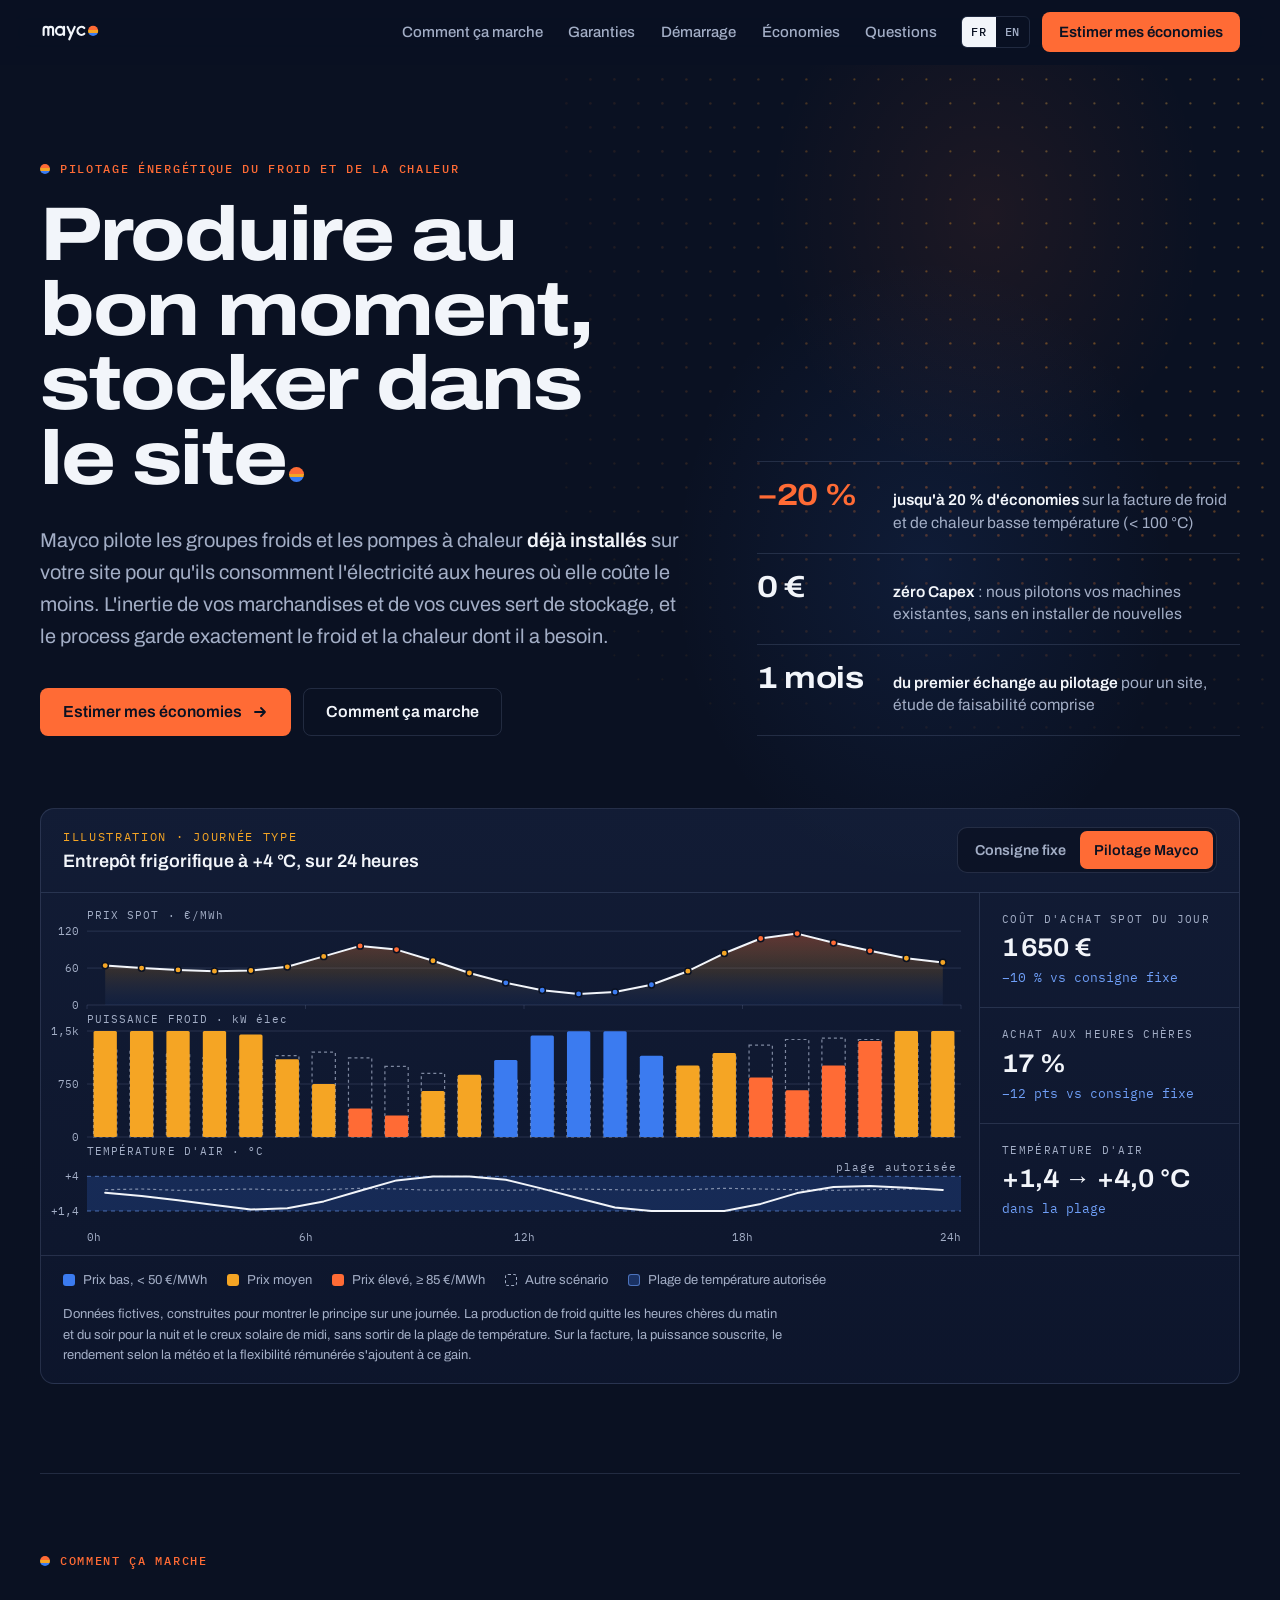
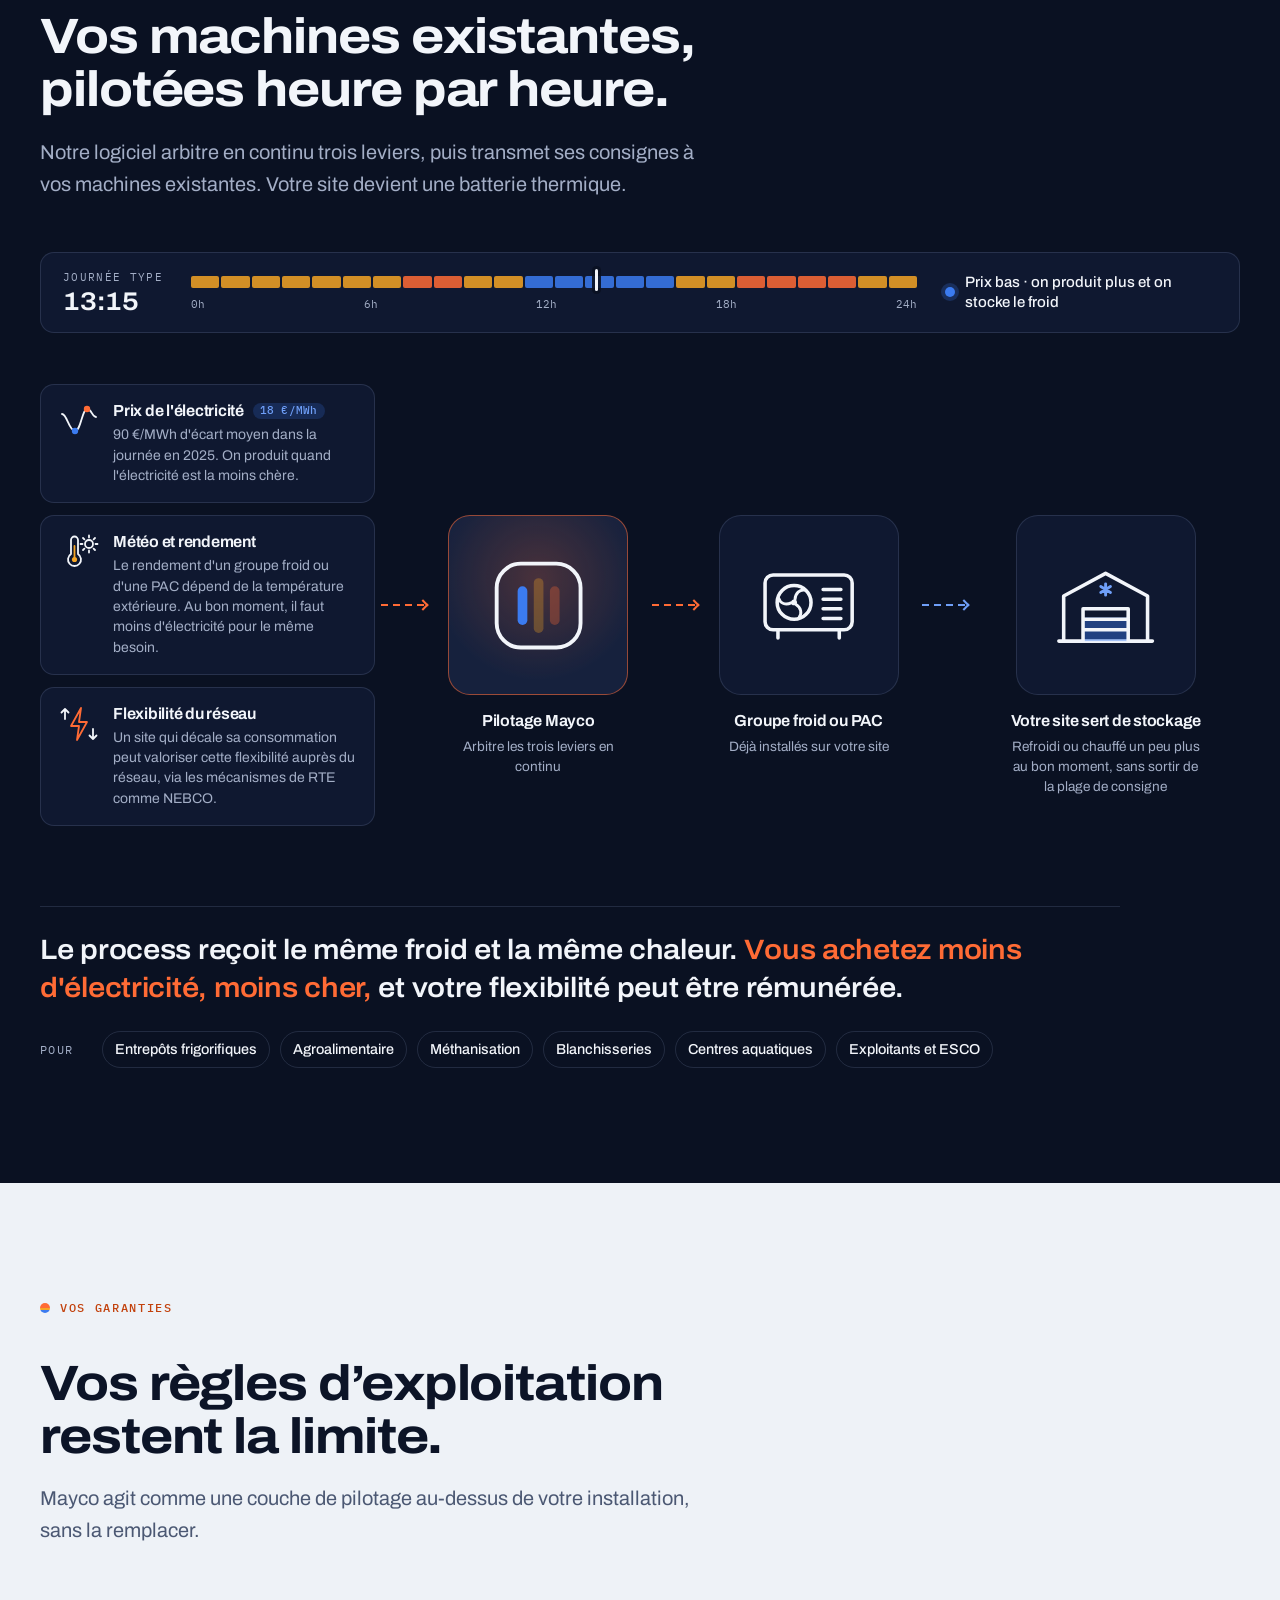
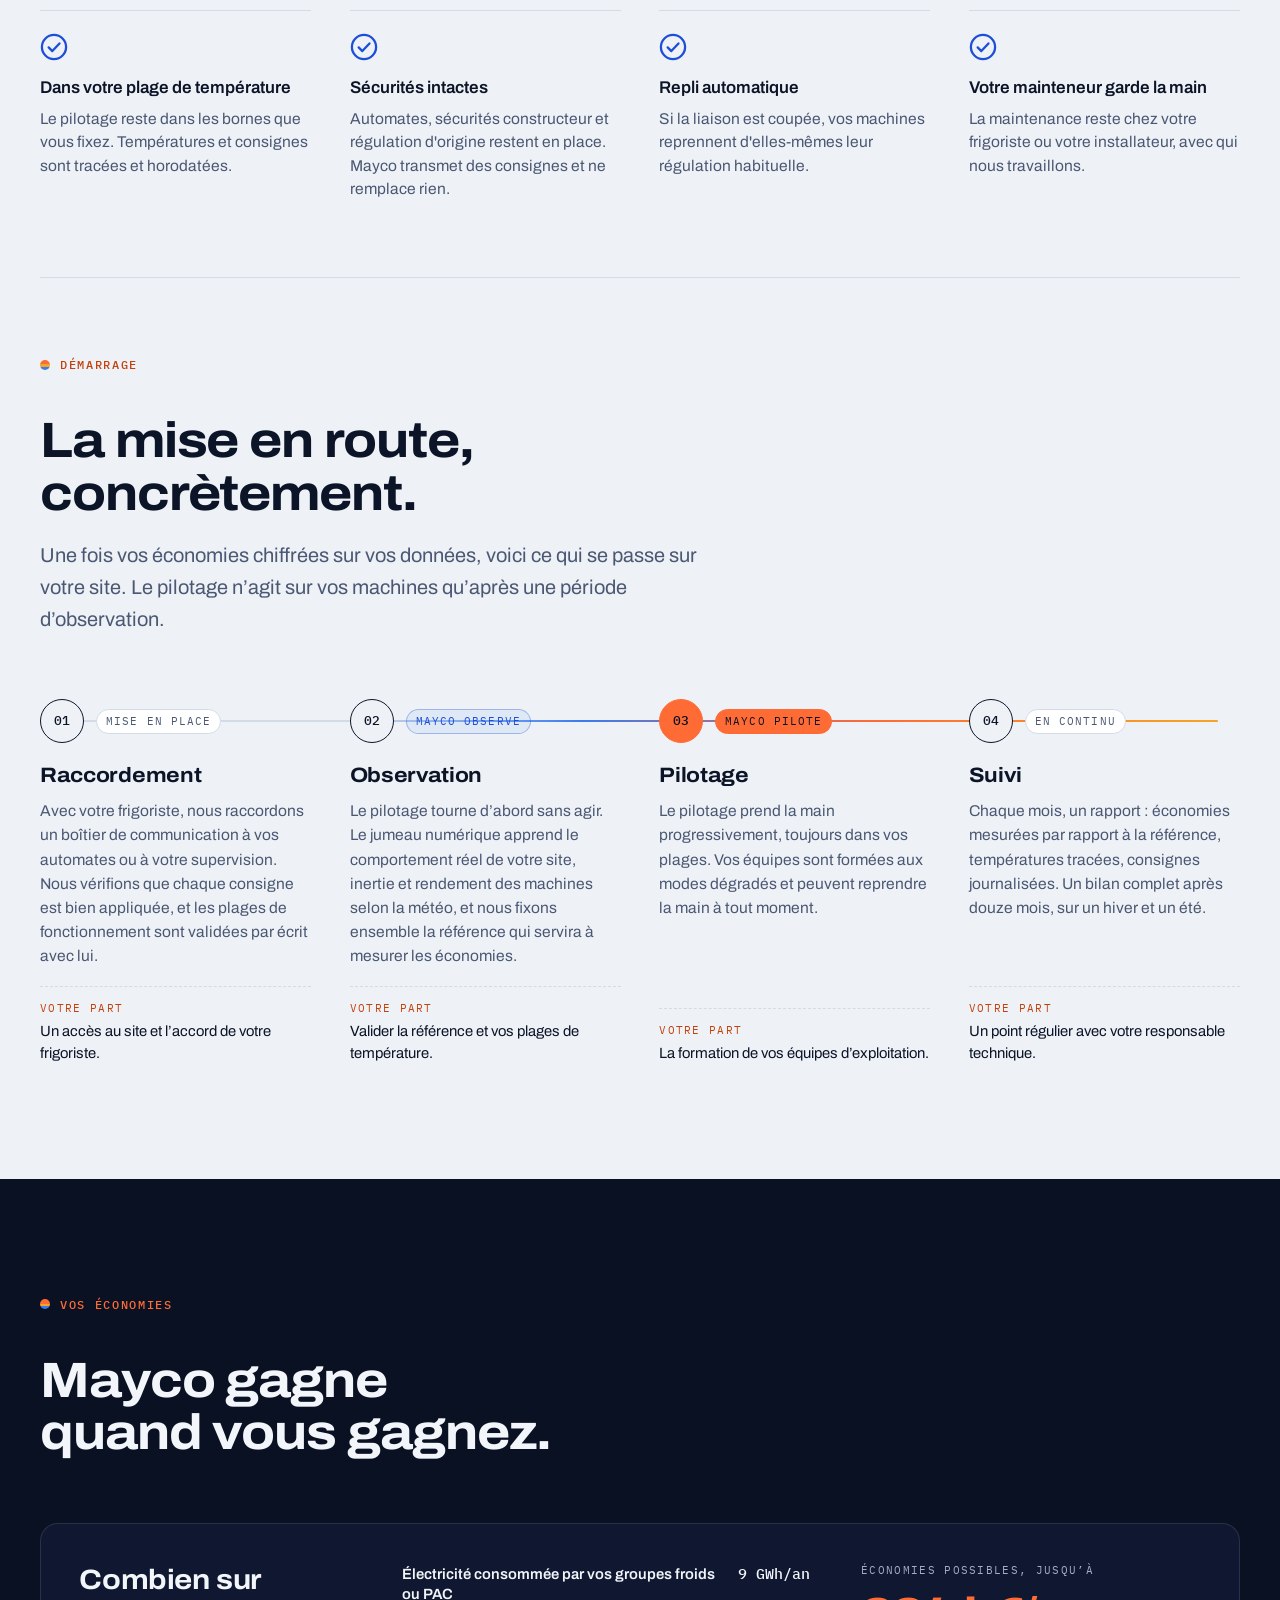
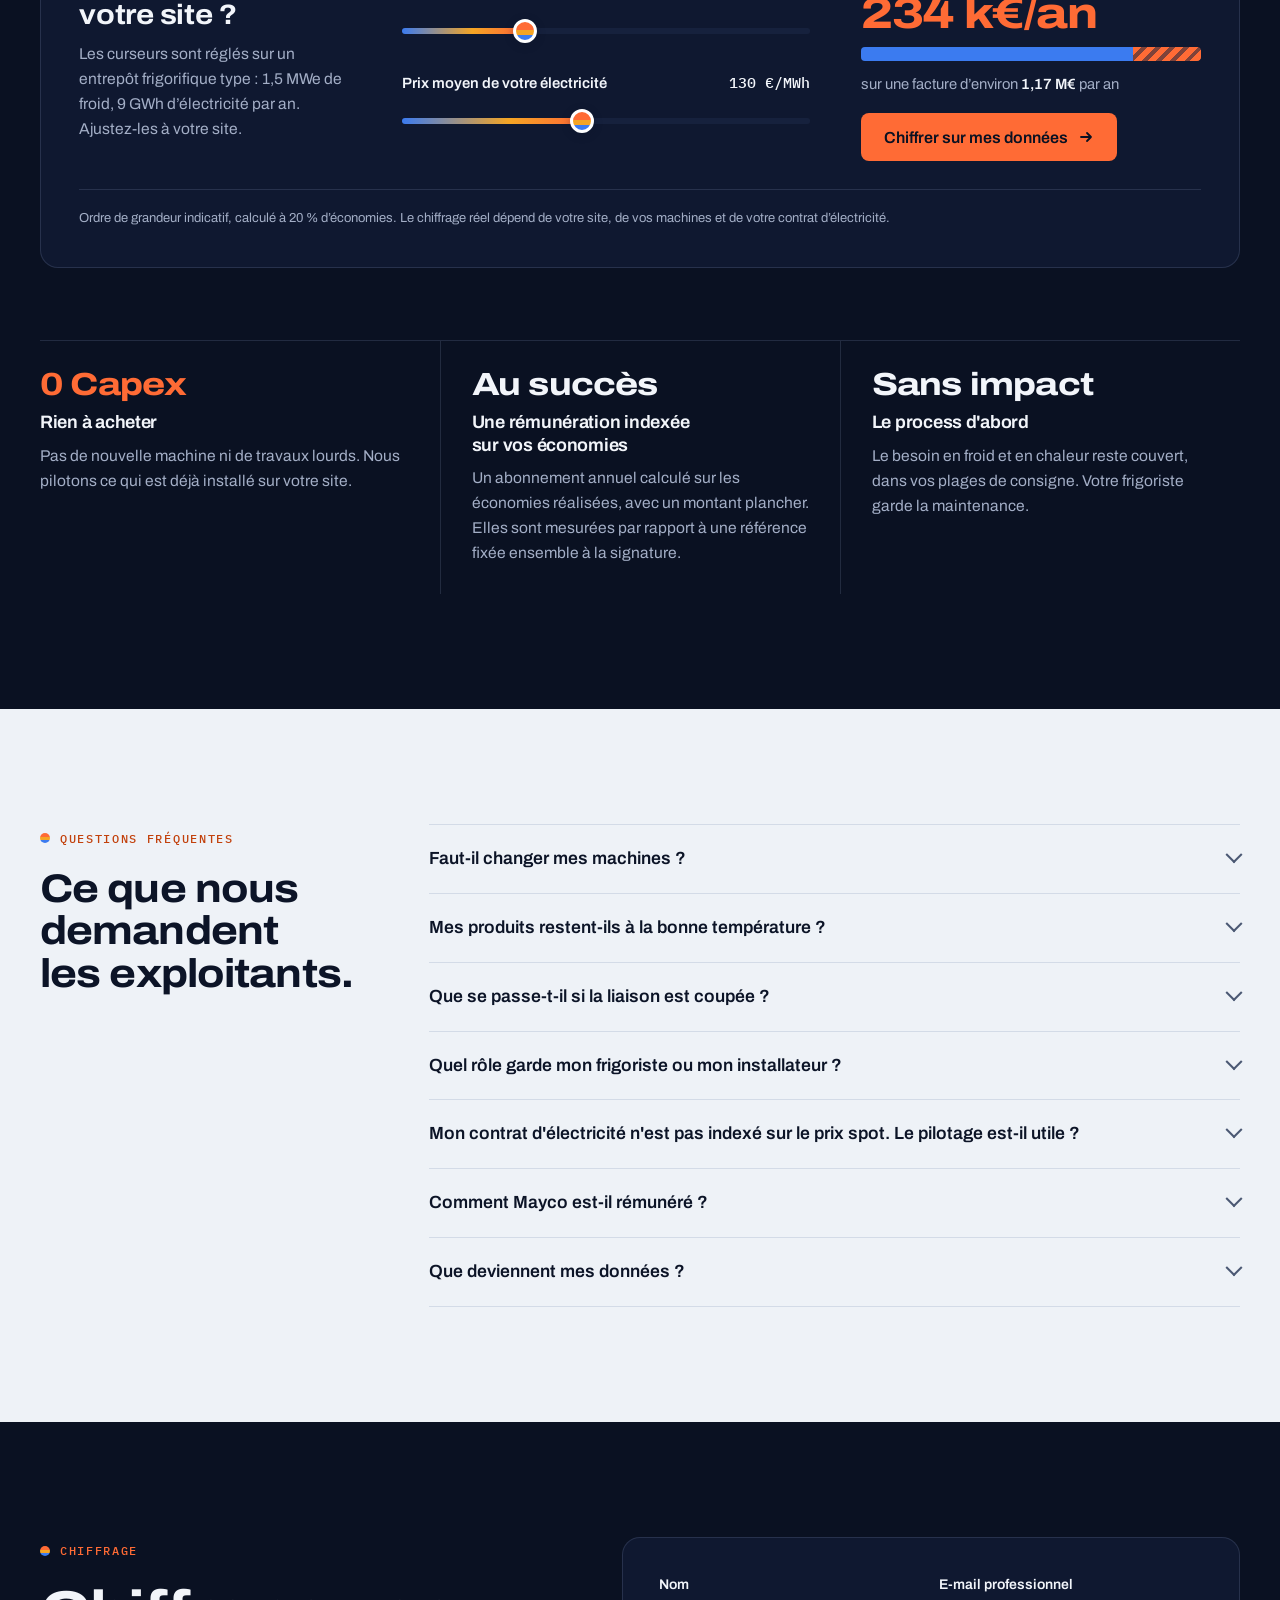
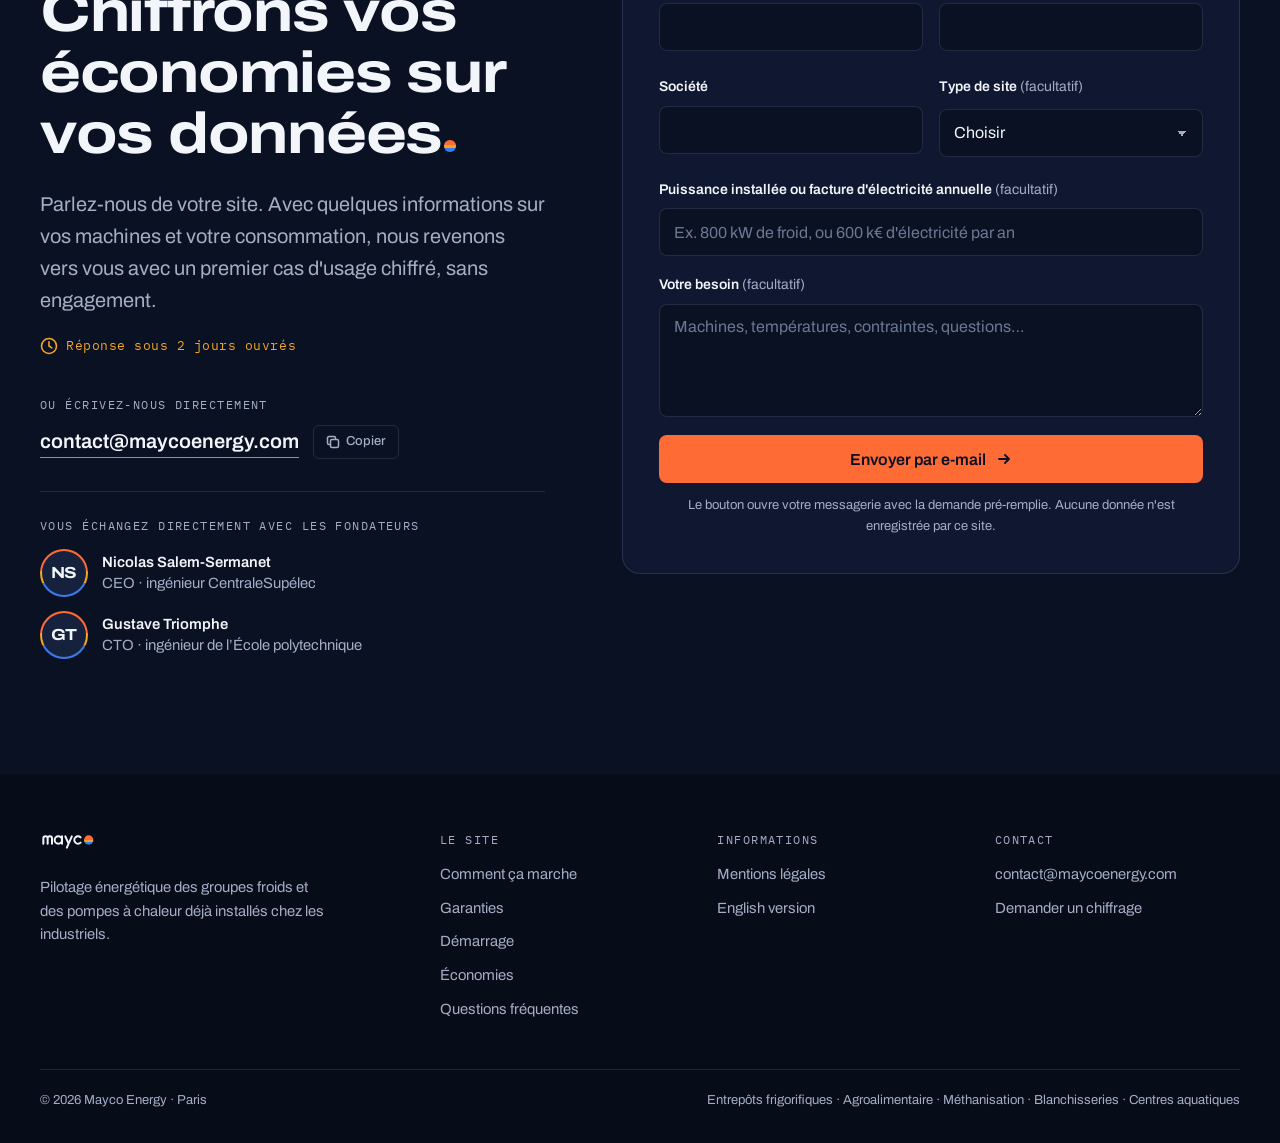
==== commit 94c09d4c: "Hero : 1 mois du premier échange au pilotage Co-Authored-By: Claude Opus 5.5 <noreply@anthropic.com>" ====
--- a/index.html
+++ b/index.html
@@ -98,7 +98,7 @@
             <span class="plate-label"><strong>zéro Capex</strong> : nous pilotons vos machines existantes, sans en installer de nouvelles</span>
           </div>
           <div class="plate">
-            <span class="plate-value num">3 mois</span>
+            <span class="plate-value num">1 mois</span>
             <span class="plate-label"><strong>du premier échange au pilotage</strong> pour un site, étude de faisabilité comprise</span>
           </div>
         </div>
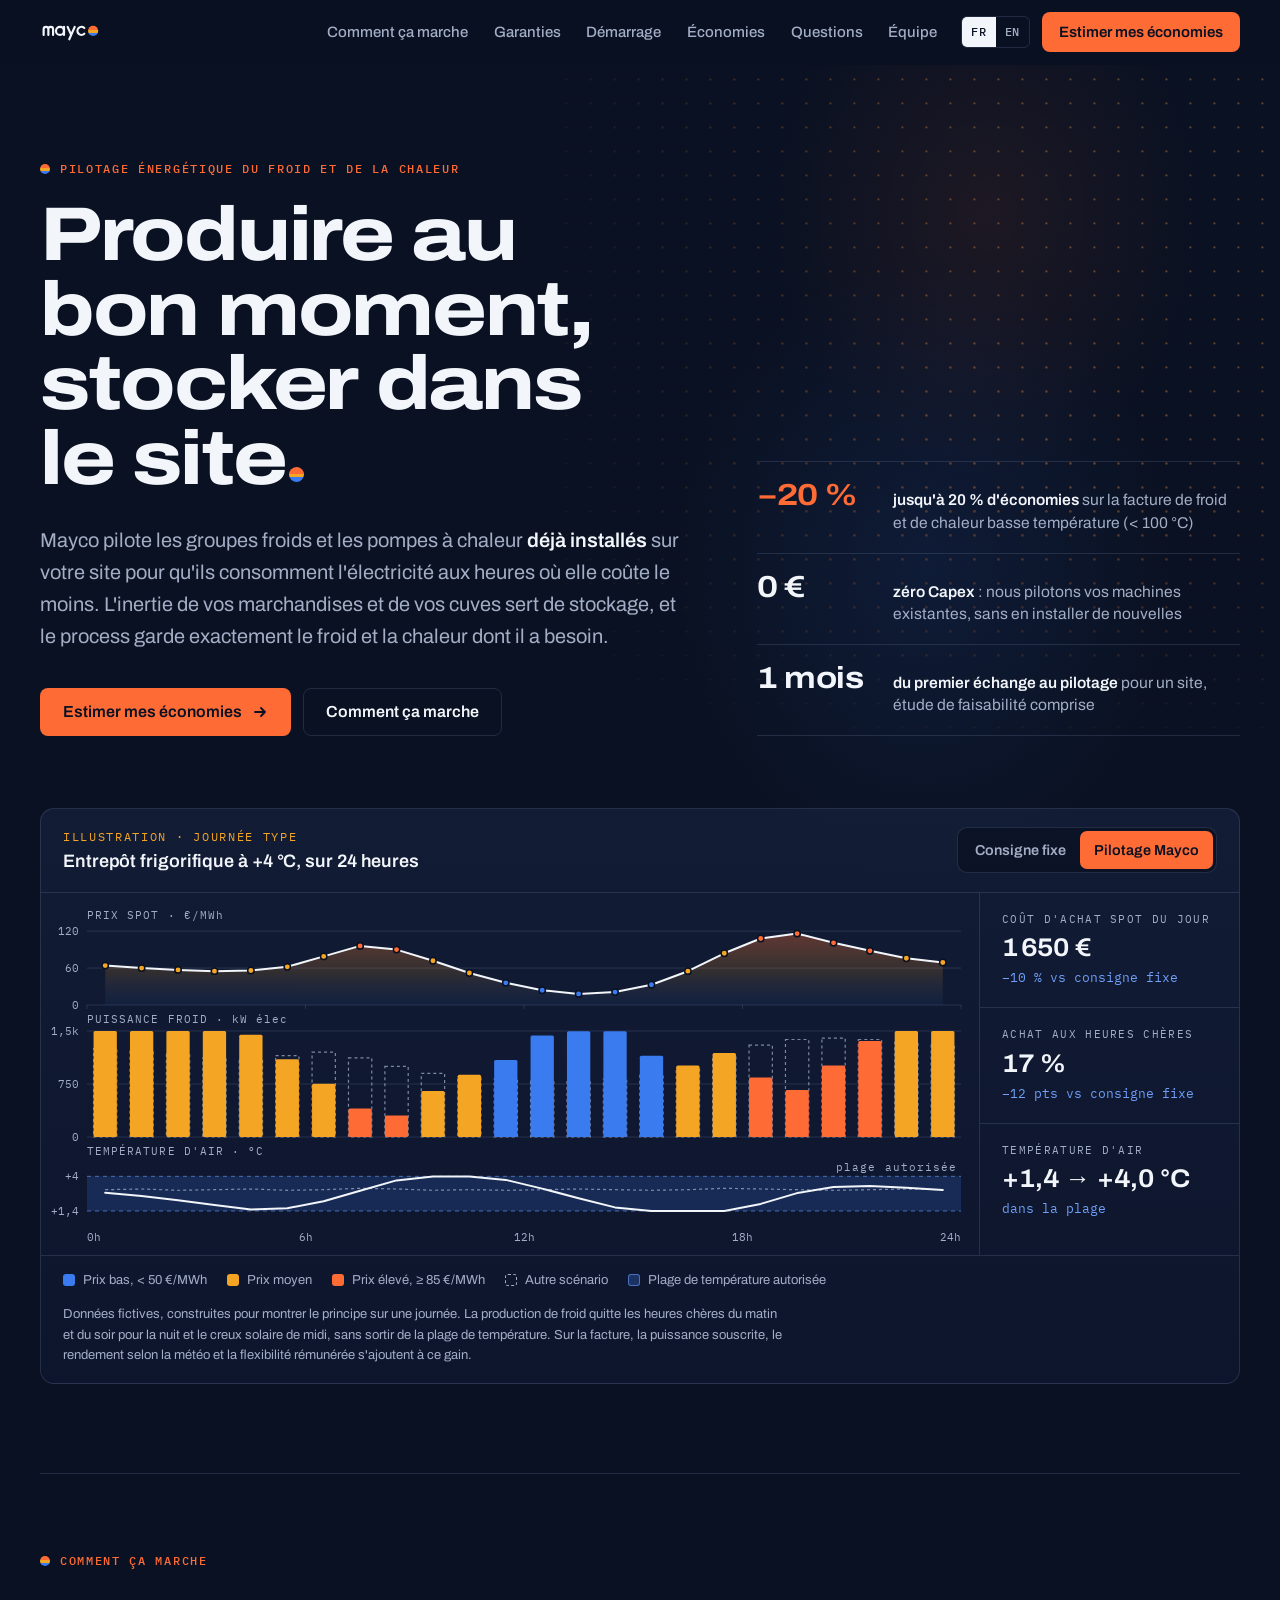
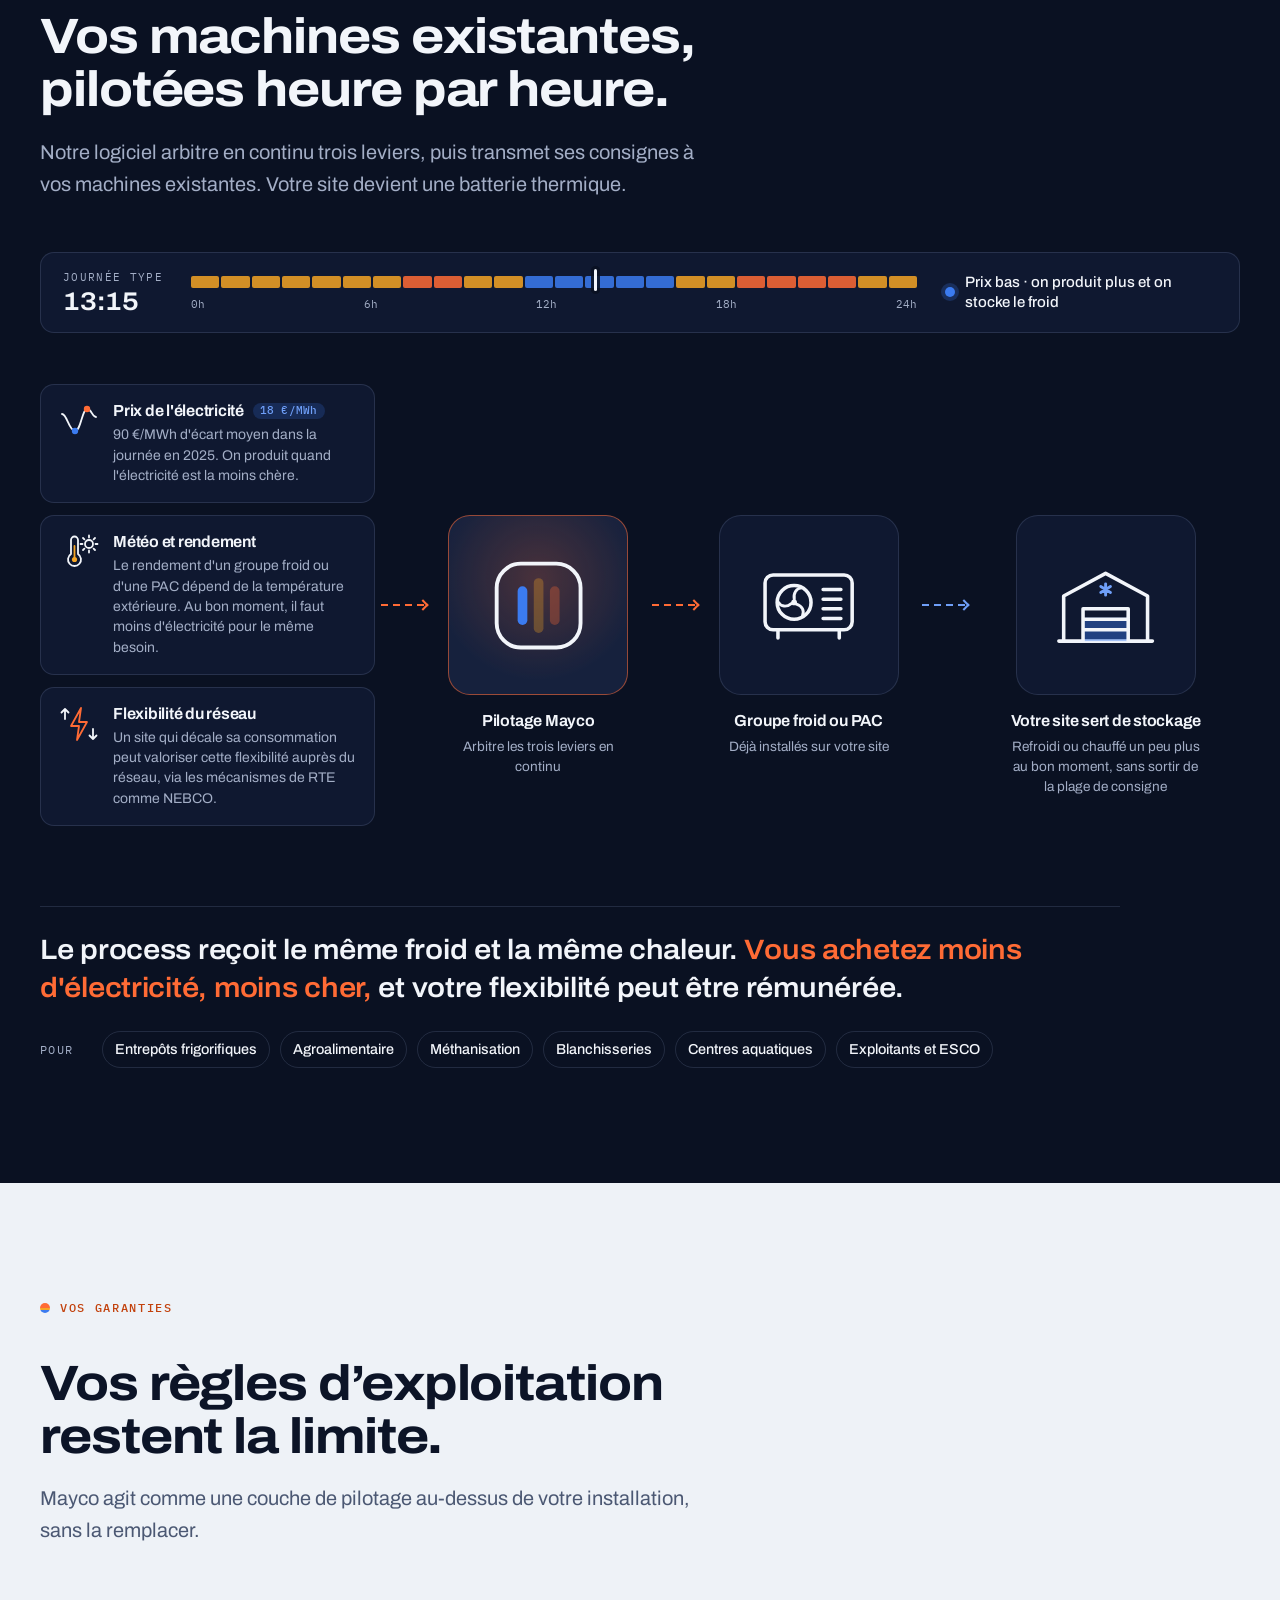
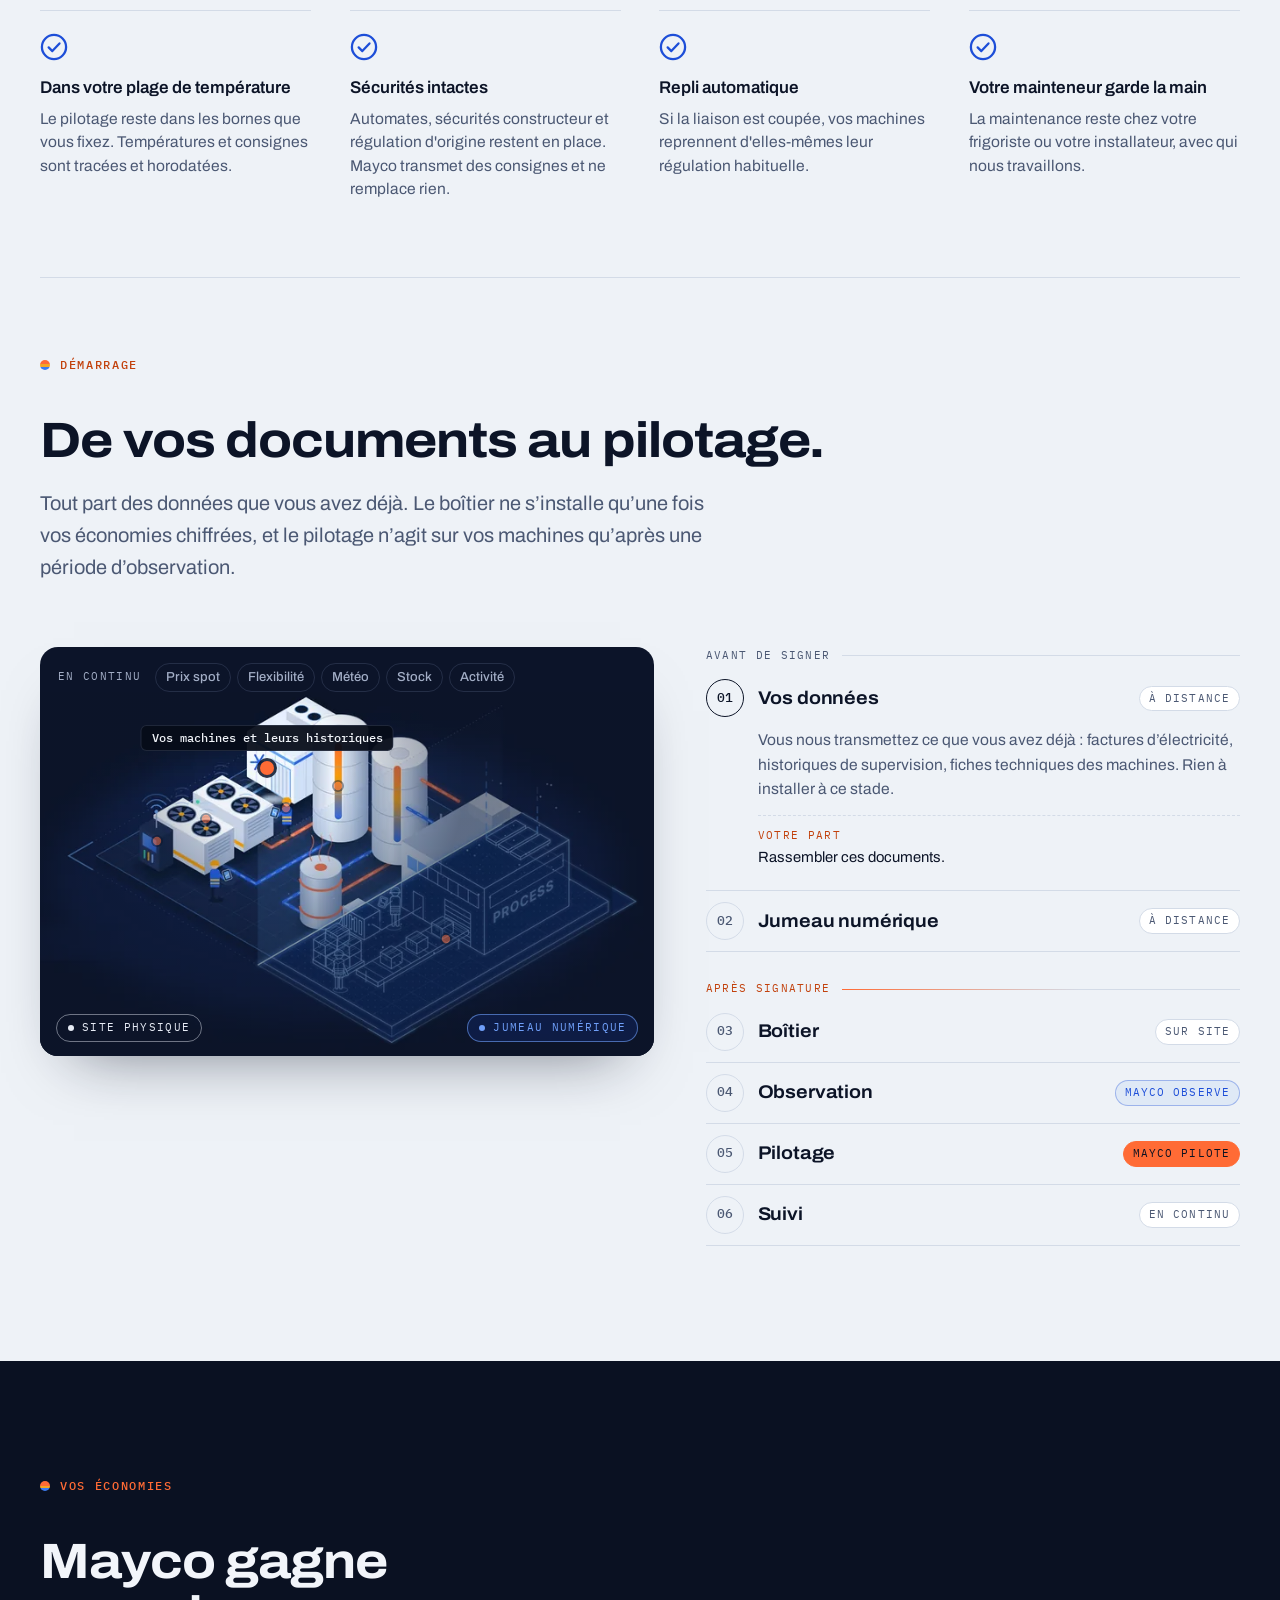
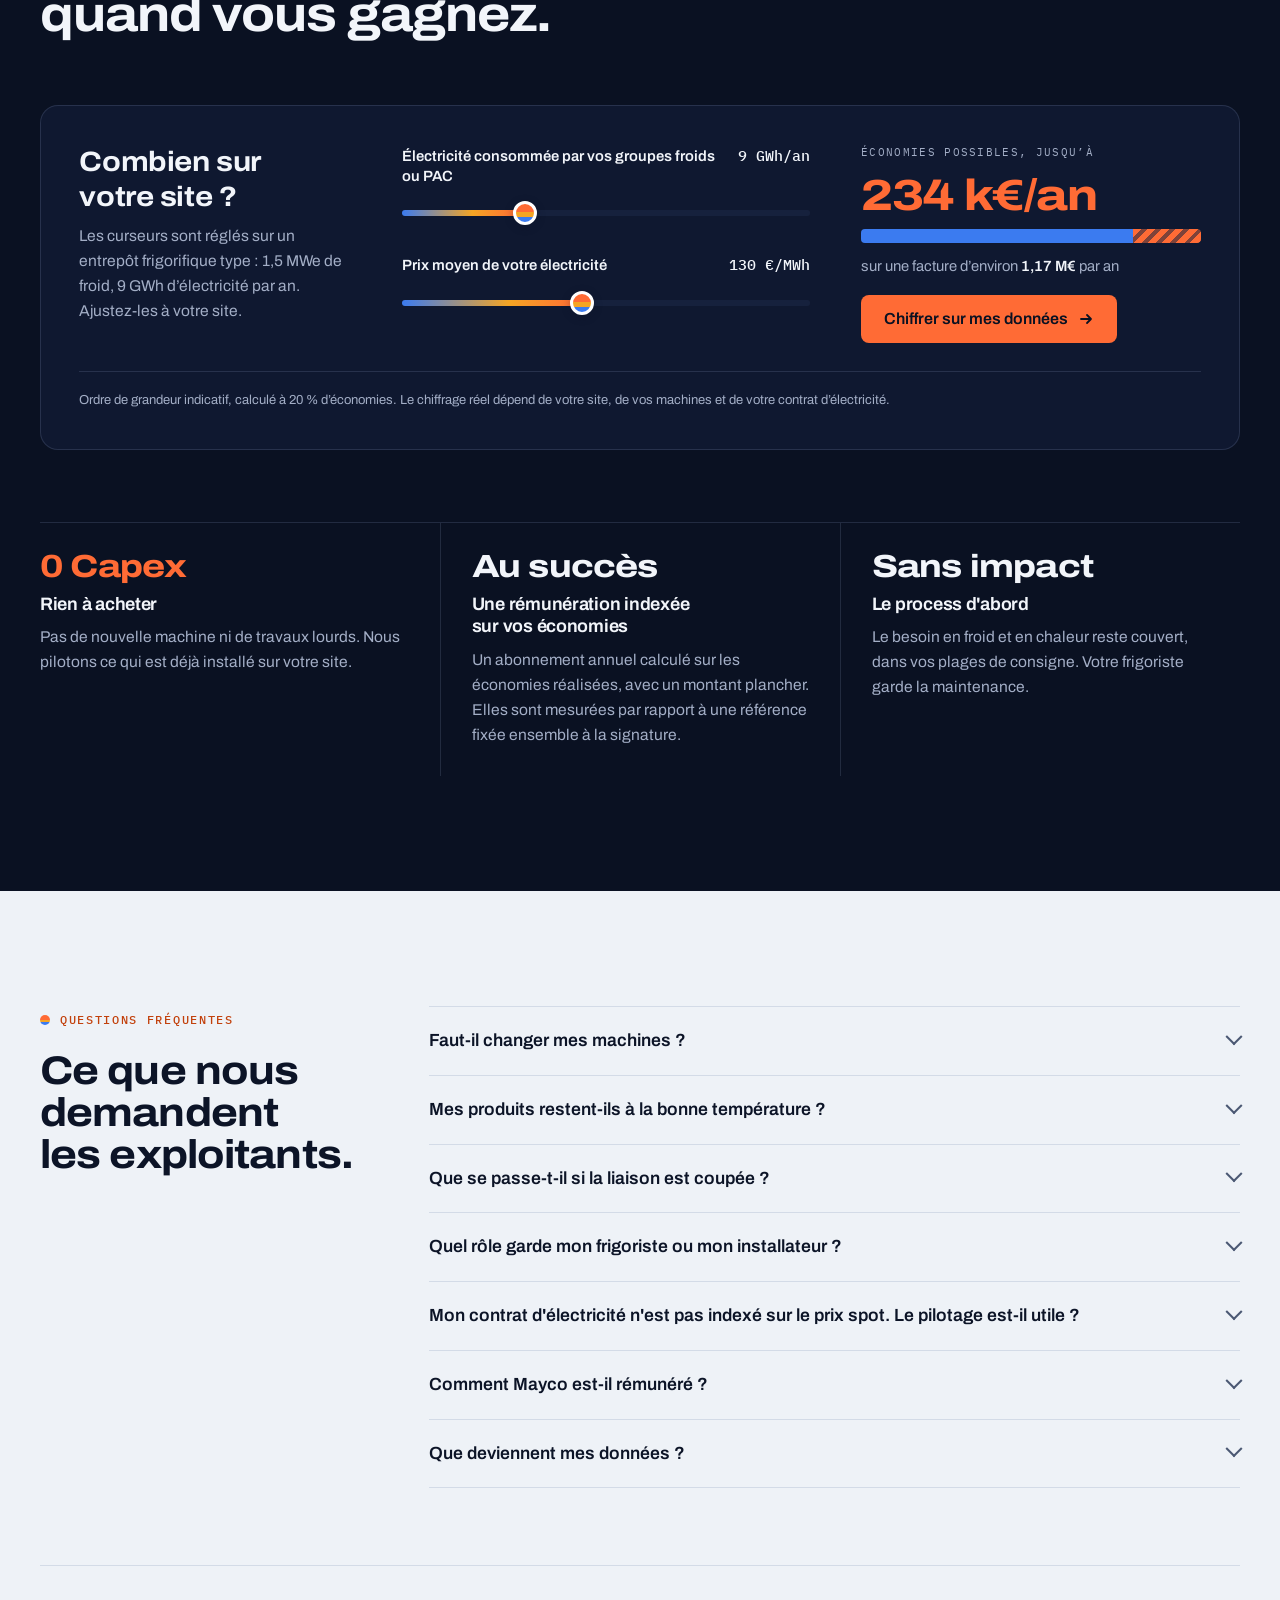
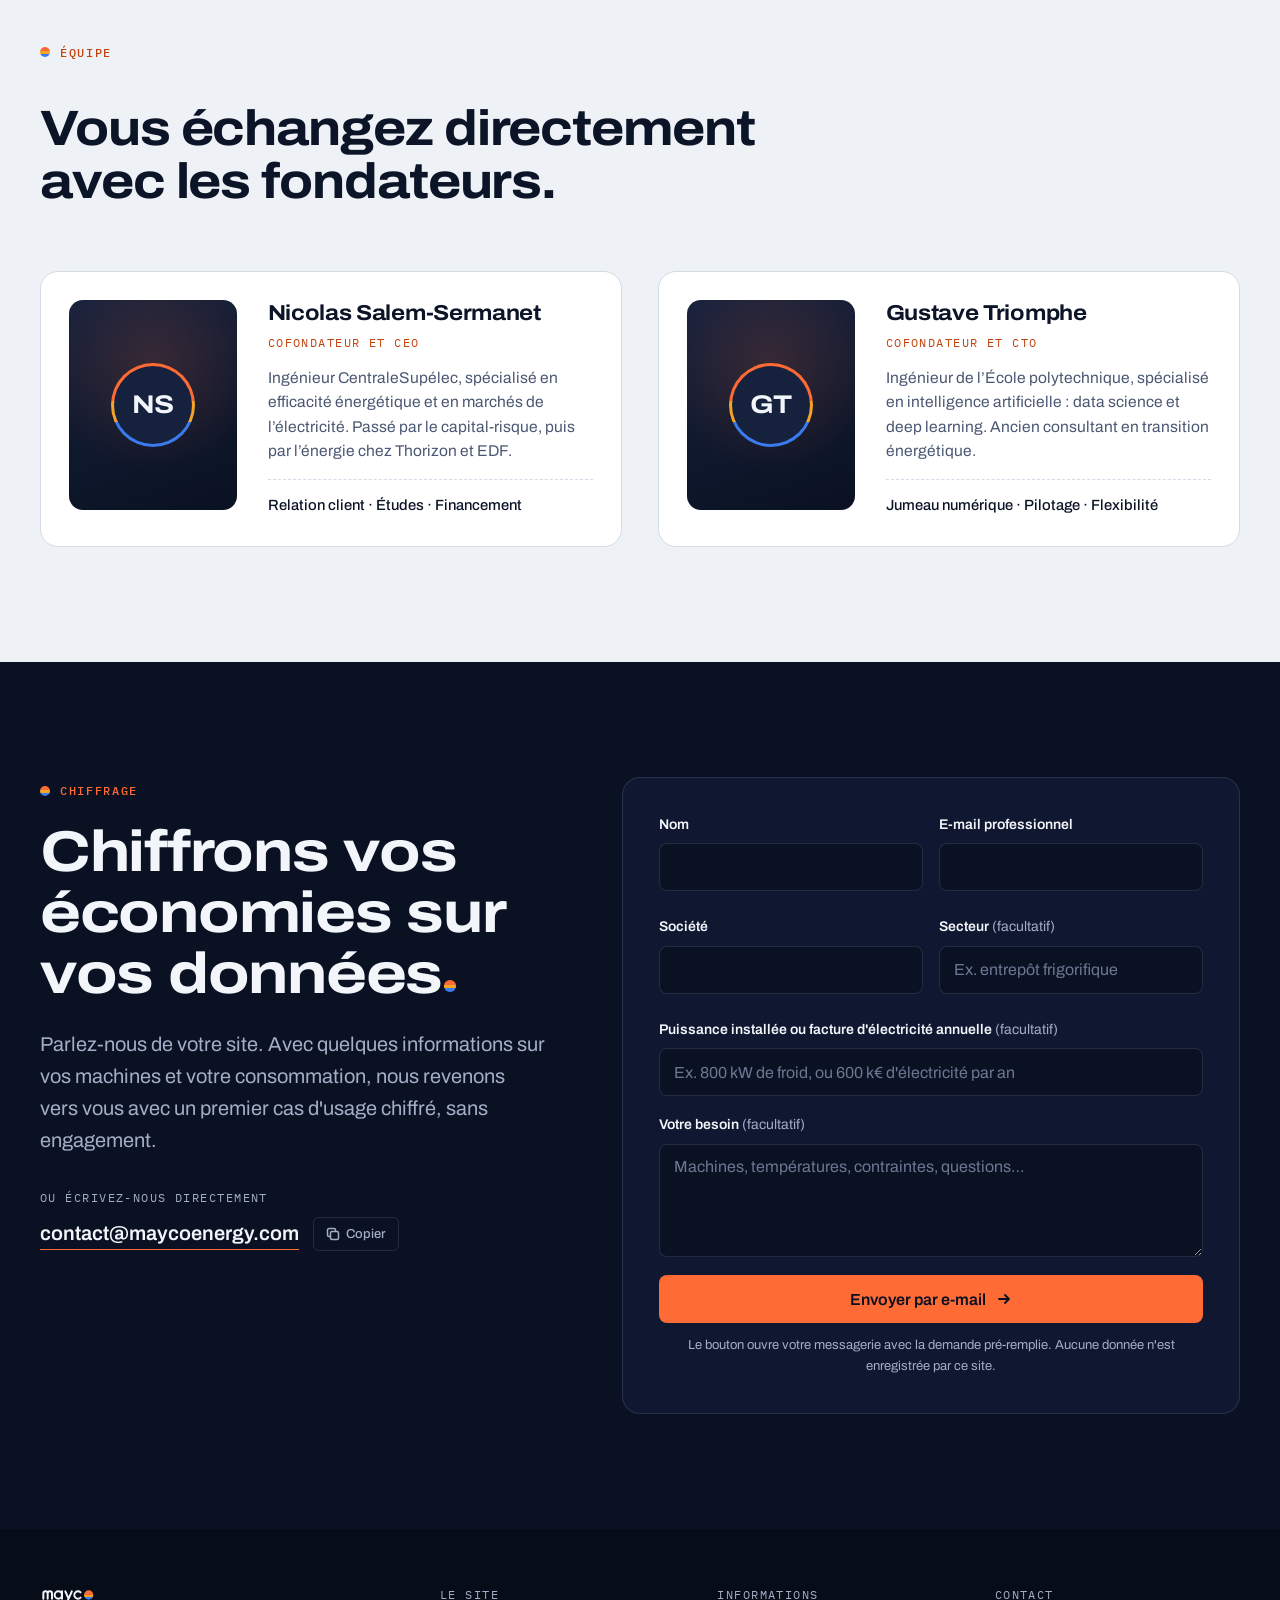
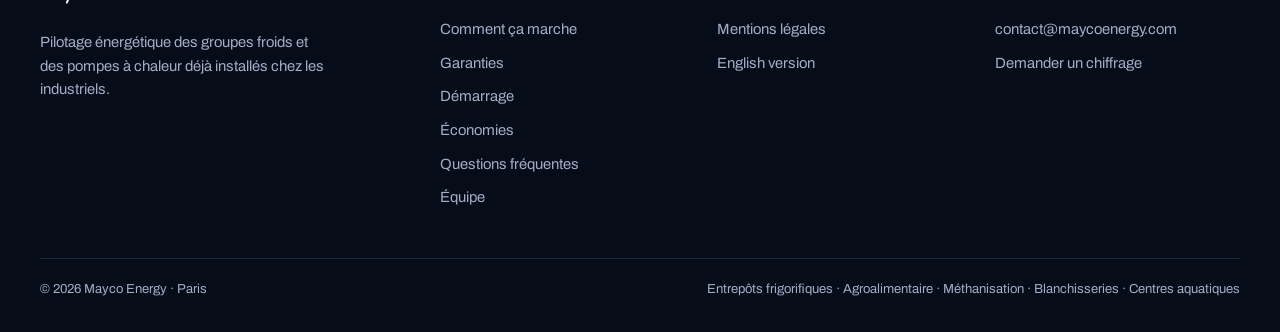
==== commit 8fb3896d: "Parcours client illustré, section Équipe, champ Secteur libre Démarrage devient un parcours en six é" ====
--- a/index.html
+++ b/index.html
@@ -60,6 +60,7 @@
       <a href="#demarrage">Démarrage</a>
       <a href="#economies">Économies</a>
       <a href="#faq">Questions</a>
+      <a href="#equipe">Équipe</a>
       <a class="btn btn-primary nav-cta" href="#contact">Estimer mes économies</a>
     </nav>
     <div class="header-tools">
@@ -277,35 +278,79 @@
     <div class="wrap">
       <div class="section-head">
         <p class="eyebrow">Démarrage</p>
-        <h2 id="demarrage-title">La mise en route, concrètement.</h2>
-        <p class="lead">Une fois vos économies chiffrées sur vos données, voici ce qui se passe sur votre site. Le pilotage n’agit sur vos machines qu’après une période d’observation.</p>
-      </div>
-      <ol class="onboard" data-onboard>
-        <li class="ob-step">
-          <div class="ob-head"><span class="ob-num">01</span><span class="ob-mode">Mise en place</span></div>
-          <h3>Raccordement</h3>
-          <p>Avec votre frigoriste, nous raccordons un boîtier de communication à vos automates ou à votre supervision. Nous vérifions que chaque consigne est bien appliquée, et les plages de fonctionnement sont validées par écrit avec lui.</p>
-          <p class="ob-you"><span>Votre part</span>Un accès au site et l’accord de votre frigoriste.</p>
-        </li>
-        <li class="ob-step">
-          <div class="ob-head"><span class="ob-num">02</span><span class="ob-mode is-watch">Mayco observe</span></div>
-          <h3>Observation</h3>
-          <p>Le pilotage tourne d’abord sans agir. Le jumeau numérique apprend le comportement réel de votre site, inertie et rendement des machines selon la météo, et nous fixons ensemble la référence qui servira à mesurer les économies.</p>
-          <p class="ob-you"><span>Votre part</span>Valider la référence et vos plages de température.</p>
-        </li>
-        <li class="ob-step">
-          <div class="ob-head"><span class="ob-num">03</span><span class="ob-mode is-live">Mayco pilote</span></div>
-          <h3>Pilotage</h3>
-          <p>Le pilotage prend la main progressivement, toujours dans vos plages. Vos équipes sont formées aux modes dégradés et peuvent reprendre la main à tout moment.</p>
-          <p class="ob-you"><span>Votre part</span>La formation de vos équipes d’exploitation.</p>
-        </li>
-        <li class="ob-step">
-          <div class="ob-head"><span class="ob-num">04</span><span class="ob-mode">En continu</span></div>
-          <h3>Suivi</h3>
-          <p>Chaque mois, un rapport : économies mesurées par rapport à la référence, températures tracées, consignes journalisées. Un bilan complet après douze mois, sur un hiver et un été.</p>
-          <p class="ob-you"><span>Votre part</span>Un point régulier avec votre responsable technique.</p>
-        </li>
-      </ol>
+        <h2 id="demarrage-title">De vos documents au pilotage.</h2>
+        <p class="lead">Tout part des données que vous avez déjà. Le boîtier ne s’installe qu’une fois vos économies chiffrées, et le pilotage n’agit sur vos machines qu’après une période d’observation.</p>
+      </div>
+      <div class="journey" data-journey>
+        <div class="jr-visual band-night">
+          <div class="jr-inputs">
+            <span class="jr-inputs-k">En continu</span>
+            <ul aria-label="Données prises en compte en continu"><li>Prix spot</li><li>Flexibilité</li><li>Météo</li><li>Stock</li><li>Activité</li></ul>
+          </div>
+          <div class="jr-stage">
+            <img src="assets/img/jumeau-numerique-1350.webp" srcset="assets/img/jumeau-numerique-700.webp 700w, assets/img/jumeau-numerique-1350.webp 1350w" sizes="(max-width: 980px) calc(100vw - 32px), 640px" width="1350" height="800" loading="lazy" decoding="async" alt="Illustration d’un site industriel : à gauche le site physique, avec ses groupes froids, sa chambre froide, ses stockages et le boîtier de communication ; à droite, son jumeau numérique.">
+            <span class="jr-spot" aria-hidden="true"></span>
+            <span class="jr-pin" data-pin="1" style="--x: 37%; --y: 21%;" aria-hidden="true"><i></i><b>Vos machines et leurs historiques</b></span>
+            <span class="jr-pin" data-pin="2" style="--x: 66%; --y: 68%;" aria-hidden="true"><i></i><b>Jumeau numérique</b></span>
+            <span class="jr-pin is-left" data-pin="3" style="--x: 19%; --y: 41%;" aria-hidden="true"><i></i><b>Boîtier de communication</b></span>
+            <span class="jr-pin" data-pin="4" style="--x: 48.5%; --y: 26%;" aria-hidden="true"><i></i><b>Mesures réelles</b></span>
+            <span class="jr-pin" data-pin="5" style="--x: 27%; --y: 35%;" aria-hidden="true"><i></i><b>Consignes aux machines</b></span>
+            <span class="jr-pin" data-pin="6" style="--x: 40%; --y: 32%;" aria-hidden="true"><i></i><b>Rapport mensuel</b></span>
+            <span class="jr-tag is-site" aria-hidden="true">Site physique</span>
+            <span class="jr-tag is-twin" aria-hidden="true">Jumeau numérique</span>
+          </div>
+        </div>
+        <div class="jr-list">
+          <p class="jr-phase">Avant de signer</p>
+          <ol class="jr-steps">
+            <li class="jr-step" data-step="1">
+              <h3><button type="button" class="jr-head" aria-expanded="true" aria-controls="jr-1"><span class="jr-num">01</span><span class="jr-title">Vos données</span><span class="jr-mode">À distance</span></button></h3>
+              <div class="jr-body" id="jr-1">
+                <p>Vous nous transmettez ce que vous avez déjà : factures d’électricité, historiques de supervision, fiches techniques des machines. Rien à installer à ce stade.</p>
+                <p class="jr-you"><span>Votre part</span>Rassembler ces documents.</p>
+              </div>
+            </li>
+            <li class="jr-step" data-step="2">
+              <h3><button type="button" class="jr-head" aria-expanded="true" aria-controls="jr-2"><span class="jr-num">02</span><span class="jr-title">Jumeau numérique</span><span class="jr-mode">À distance</span></button></h3>
+              <div class="jr-body" id="jr-2">
+                <p>Notre IA en tire un jumeau numérique de votre système thermique : production, stockage, pertes, rendement selon la météo. Il rejoue votre historique avec le pilotage Mayco pour chiffrer vos économies : c’est l’étude de faisabilité.</p>
+                <p class="jr-you"><span>Votre part</span>Valider vos plages de température et la référence qui servira à mesurer les économies.</p>
+              </div>
+            </li>
+          </ol>
+          <p class="jr-phase is-signed">Après signature</p>
+          <ol class="jr-steps" start="3">
+            <li class="jr-step" data-step="3">
+              <h3><button type="button" class="jr-head" aria-expanded="true" aria-controls="jr-3"><span class="jr-num">03</span><span class="jr-title">Boîtier</span><span class="jr-mode">Sur site</span></button></h3>
+              <div class="jr-body" id="jr-3">
+                <p>Avec votre frigoriste, nous raccordons un boîtier de communication à vos automates ou à votre supervision, et vérifions que chaque consigne est bien appliquée.</p>
+                <p class="jr-you"><span>Votre part</span>Un accès au site et l’accord de votre frigoriste.</p>
+              </div>
+            </li>
+            <li class="jr-step" data-step="4">
+              <h3><button type="button" class="jr-head" aria-expanded="true" aria-controls="jr-4"><span class="jr-num">04</span><span class="jr-title">Observation</span><span class="jr-mode is-watch">Mayco observe</span></button></h3>
+              <div class="jr-body" id="jr-4">
+                <p>Le pilotage tourne d’abord sans agir. Le jumeau se recale sur les mesures réelles de votre site, qui diffèrent toujours un peu du modèle.</p>
+                <p class="jr-you"><span>Votre part</span>Rien : vos machines tournent comme d’habitude.</p>
+              </div>
+            </li>
+            <li class="jr-step" data-step="5">
+              <h3><button type="button" class="jr-head" aria-expanded="true" aria-controls="jr-5"><span class="jr-num">05</span><span class="jr-title">Pilotage</span><span class="jr-mode is-live">Mayco pilote</span></button></h3>
+              <div class="jr-body" id="jr-5">
+                <p>Le pilotage prend la main progressivement, toujours dans vos plages. Vos équipes sont formées aux modes dégradés et peuvent reprendre la main à tout moment.</p>
+                <p class="jr-you"><span>Votre part</span>La formation de vos équipes d’exploitation.</p>
+              </div>
+            </li>
+            <li class="jr-step" data-step="6">
+              <h3><button type="button" class="jr-head" aria-expanded="true" aria-controls="jr-6"><span class="jr-num">06</span><span class="jr-title">Suivi</span><span class="jr-mode">En continu</span></button></h3>
+              <div class="jr-body" id="jr-6">
+                <p>Chaque mois, un rapport : économies mesurées par rapport à la référence, températures tracées, consignes journalisées. Un bilan complet après douze mois, sur un hiver et un été.</p>
+                <p class="jr-you"><span>Votre part</span>Un point régulier avec votre responsable technique.</p>
+              </div>
+            </li>
+          </ol>
+        </div>
+      </div>
     </div>
   </section>
 
@@ -397,6 +442,36 @@
           <summary>Que deviennent mes données ?</summary>
           <p>Elles sont hébergées dans l'Union européenne et cloisonnées par client. Elles servent à piloter votre site et, sous forme agrégée et anonymisée, à améliorer nos modèles.</p>
         </details>
+      </div>
+    </div>
+  </section>
+
+  <!-- EQUIPE -->
+  <section class="band band-frost section is-joined" id="equipe" aria-labelledby="equipe-title">
+    <div class="wrap">
+      <div class="section-head">
+        <p class="eyebrow">Équipe</p>
+        <h2 id="equipe-title">Vous échangez directement avec les fondateurs.</h2>
+      </div>
+      <div class="team">
+        <article class="member">
+          <div class="member-photo"><span class="monogram" aria-hidden="true">NS</span></div>
+          <div class="member-text">
+            <h3>Nicolas Salem-Sermanet</h3>
+            <p class="member-role">Cofondateur et CEO</p>
+            <p class="member-bio">Ingénieur CentraleSupélec, spécialisé en efficacité énergétique et en marchés de l’électricité. Passé par le capital-risque, puis par l’énergie chez Thorizon et EDF.</p>
+            <p class="member-focus">Relation client · Études · Financement</p>
+          </div>
+        </article>
+        <article class="member">
+          <div class="member-photo"><span class="monogram" aria-hidden="true">GT</span></div>
+          <div class="member-text">
+            <h3>Gustave Triomphe</h3>
+            <p class="member-role">Cofondateur et CTO</p>
+            <p class="member-bio">Ingénieur de l’École polytechnique, spécialisé en intelligence artificielle : data science et deep learning. Ancien consultant en transition énergétique.</p>
+            <p class="member-focus">Jumeau numérique · Pilotage · Flexibilité</p>
+          </div>
+        </article>
       </div>
     </div>
   </section>
@@ -408,7 +483,6 @@
         <p class="eyebrow">Chiffrage</p>
         <h2 id="contact-title">Chiffrons vos économies sur vos données<span class="dot" aria-hidden="true"></span></h2>
         <p class="lead">Parlez-nous de votre site. Avec quelques informations sur vos machines et votre consommation, nous revenons vers vous avec un premier cas d'usage chiffré, sans engagement.</p>
-        <p class="promise"><svg width="18" height="18" viewBox="0 0 18 18" fill="none" stroke="currentColor" stroke-width="1.6" stroke-linecap="round" aria-hidden="true"><circle cx="9" cy="9" r="7.5"/><path d="M9 4.8V9l2.8 1.8"/></svg>Réponse sous 2 jours ouvrés</p>
         <div class="contact-direct">
           <span class="mono">Ou écrivez-nous directement</span>
           <div class="mail-line">
@@ -416,11 +490,6 @@
             <button class="copy-btn" type="button" data-copy="contact@maycoenergy.com"><svg width="14" height="14" viewBox="0 0 14 14" fill="none" stroke="currentColor" stroke-width="1.5" aria-hidden="true"><rect x="4.5" y="4.5" width="8" height="8" rx="1.5"/><path d="M9.5 4.5V3a1.5 1.5 0 0 0-1.5-1.5H3A1.5 1.5 0 0 0 1.5 3v5A1.5 1.5 0 0 0 3 9.5h1.5"/></svg><span>Copier</span></button>
           </div>
         </div>
-        <div class="founders">
-          <span class="mono">Vous échangez directement avec les fondateurs</span>
-          <div class="founder"><span class="monogram" aria-hidden="true">NS</span><span><strong>Nicolas Salem-Sermanet</strong>CEO · ingénieur CentraleSupélec</span></div>
-          <div class="founder"><span class="monogram" aria-hidden="true">GT</span><span><strong>Gustave Triomphe</strong>CTO · ingénieur de l’École polytechnique</span></div>
-        </div>
       </div>
 
       <form class="form" data-contact-form novalidate>
@@ -440,16 +509,8 @@
           <span class="field-error" id="f-company-err"></span>
         </div>
         <div class="field">
-          <label for="f-site">Type de site <span class="opt">(facultatif)</span></label>
-          <select id="f-site" name="site">
-            <option value="">Choisir</option>
-            <option value="entrepot">Entrepôt frigorifique</option>
-            <option value="agro">Site agroalimentaire</option>
-            <option value="pac">Site équipé de pompes à chaleur</option>
-            <option value="esco">Exploitant ou ESCO</option>
-            <option value="partenaire">Fabricant, installateur, frigoriste</option>
-            <option value="autre">Autre</option>
-          </select>
+          <label for="f-site">Secteur <span class="opt">(facultatif)</span></label>
+          <input id="f-site" name="site" type="text" placeholder="Ex. entrepôt frigorifique">
         </div>
         <div class="field is-wide">
           <label for="f-size">Puissance installée ou facture d'électricité annuelle <span class="opt">(facultatif)</span></label>
@@ -490,6 +551,7 @@
         <a href="#demarrage">Démarrage</a>
         <a href="#economies">Économies</a>
         <a href="#faq">Questions fréquentes</a>
+        <a href="#equipe">Équipe</a>
       </div>
       <div class="footer-col">
         <span class="mono">Informations</span>
--- a/assets/css/site.css
+++ b/assets/css/site.css
@@ -296,6 +296,7 @@
   font-weight: 500;
 }
 .nav a {
+  white-space: nowrap;
   color: var(--snow-soft);
   text-decoration: none;
   transition: color 0.15s ease;
@@ -354,9 +355,9 @@
 .menu-btn[aria-expanded="true"] .bars::before { transform: translateY(6px) rotate(45deg); }
 .menu-btn[aria-expanded="true"] .bars::after { transform: translateY(-6px) rotate(-45deg); }
 
-@media (max-width: 980px) {
+@media (max-width: 980px) { .header-cta { display: none; } }
+@media (max-width: 1100px) {
   .menu-btn { display: inline-flex; }
-  .header-cta { display: none; }
   .nav {
     position: absolute;
     left: 0; right: 0;
@@ -845,7 +846,7 @@
   background: var(--surface);
   border: 1px solid var(--line);
 }
-.field { display: grid; gap: 7px; }
+.field { display: grid; gap: 7px; align-content: start; }
 .field.is-wide { grid-column: 1 / -1; }
 .field label { font-size: 0.875rem; font-weight: 600; }
 .field label .opt { color: var(--muted); font-weight: 400; }
@@ -894,16 +895,6 @@
 @media (max-width: 960px) { .contact { grid-template-columns: 1fr; } }
 @media (max-width: 560px) { .form { grid-template-columns: 1fr; } }
 
-.promise {
-  display: inline-flex;
-  align-items: center;
-  gap: 8px;
-  margin-top: 20px;
-  font-family: var(--font-mono);
-  font-size: 0.8125rem;
-  letter-spacing: 0.04em;
-  color: var(--amber);
-}
 
 /* CTA collant, mobile uniquement */
 .mobile-cta {
@@ -1229,62 +1220,190 @@
 .flow-foot + .eco { margin-top: 24px; padding-top: 0; border-top: 0; }
 .estimator + .pillars { margin-top: clamp(48px, 6vw, 72px); }
 
-.founders { display: grid; gap: 14px; margin-top: 32px; padding-top: 24px; border-top: 1px solid var(--line); }
-.founders .mono { text-transform: uppercase; letter-spacing: 0.12em; color: var(--muted); }
-.founder { display: flex; align-items: center; gap: 14px; }
-.founder .monogram { flex: none; width: 48px; height: 48px; border-width: 2px; font-size: 1rem; }
-.founder strong { display: block; color: var(--fg); font-weight: 600; }
-.founder > span:last-child { color: var(--muted); font-size: 0.925rem; line-height: 1.4; }
-
-/* ---------- Démarrage : les quatre étapes sur site ---------- */
-
-.onboard {
-  position: relative;
-  list-style: none;
-  margin: 0;
-  padding: 0;
-  display: grid;
-  grid-template-columns: repeat(4, minmax(0, 1fr));
-  gap: 32px clamp(20px, 3vw, 40px);
-}
-.onboard::before,
-.onboard::after {
-  content: "";
-  position: absolute;
-  top: 21px;
-  left: 22px;
-  right: 22px;
-  height: 2px;
-  border-radius: 1px;
-}
-.onboard::before { background: var(--line); }
-.onboard::after {
-  background: linear-gradient(90deg, var(--line) 0 25%, var(--cold) 45%, var(--heat) 70%, var(--amber) 100%);
-  transform-origin: left;
-}
-.onboard.is-running::after { animation: ob-fill 1.8s cubic-bezier(0.4, 0, 0.2, 1) both; }
-@keyframes ob-fill { from { transform: scaleX(0); } }
-
-.ob-step { position: relative; display: flex; flex-direction: column; gap: 10px; }
-.ob-head { display: flex; align-items: center; gap: 12px; margin-bottom: 10px; }
-.ob-num {
-  position: relative;
-  z-index: 1;
-  display: grid;
-  place-items: center;
-  width: 44px;
-  height: 44px;
-  flex: none;
-  border-radius: 50%;
-  border: 1.5px solid var(--fg);
-  background: var(--bg);
-  font-family: var(--font-mono);
+
+/* ---------- Démarrage : le parcours, de vos documents au pilotage ---------- */
+
+@property --sx { syntax: "<percentage>"; inherits: true; initial-value: 37%; }
+@property --sy { syntax: "<percentage>"; inherits: true; initial-value: 21%; }
+
+.journey {
+  display: grid;
+  grid-template-columns: minmax(0, 1.15fr) minmax(0, 1fr);
+  gap: clamp(28px, 4vw, 56px);
+  align-items: start;
+}
+
+/* L'illustration : le site physique et son jumeau numérique */
+.jr-visual {
+  position: sticky;
+  top: calc(var(--header-h) + 24px);
+  border-radius: calc(var(--radius) + 4px);
+  background: #0c1429;
+  color: var(--fg);
+  overflow: hidden;
+  box-shadow: 0 30px 60px -34px rgba(12, 20, 39, 0.55);
+}
+.jr-inputs {
+  display: flex;
+  flex-wrap: wrap;
+  align-items: center;
+  gap: 10px 14px;
+  padding: 16px 18px 0;
+}
+.jr-inputs-k {
+  font-family: var(--font-mono);
+  font-size: 0.6875rem;
+  letter-spacing: 0.12em;
+  text-transform: uppercase;
+  color: var(--muted);
+}
+.jr-inputs ul { list-style: none; margin: 0; padding: 0; display: flex; flex-wrap: wrap; gap: 6px; }
+.jr-inputs li {
+  padding: 3px 10px;
+  border-radius: 999px;
+  border: 1px solid var(--line);
+  color: var(--muted);
   font-size: 0.8125rem;
   font-weight: 500;
-}
-.ob-mode {
-  position: relative;
-  z-index: 1;
+  transition: color 0.35s ease, border-color 0.35s ease, background-color 0.35s ease;
+}
+/* Les données entrent en continu une fois le boîtier posé */
+.journey[data-current="4"] .jr-inputs li,
+.journey[data-current="5"] .jr-inputs li,
+.journey[data-current="6"] .jr-inputs li {
+  border-color: rgba(255, 107, 53, 0.5);
+  background: rgba(255, 107, 53, 0.1);
+  color: #ffb08f;
+}
+
+.jr-stage { position: relative; --sx: 37%; --sy: 21%; transition: --sx 0.8s cubic-bezier(0.6, 0, 0.2, 1), --sy 0.8s cubic-bezier(0.6, 0, 0.2, 1); }
+.jr-stage img { display: block; width: 100%; height: auto; }
+.jr-spot {
+  position: absolute;
+  inset: 0;
+  pointer-events: none;
+  background: radial-gradient(circle at var(--sx) var(--sy), rgba(12, 20, 41, 0) 0 70px, rgba(12, 20, 41, 0.5) 200px);
+  opacity: 0;
+  transition: opacity 0.5s ease;
+}
+.journey.is-ready .jr-spot { opacity: 1; }
+
+.jr-pin {
+  position: absolute;
+  left: var(--x);
+  top: var(--y);
+  width: 14px;
+  height: 14px;
+  margin: -7px 0 0 -7px;
+  cursor: pointer;
+}
+.jr-pin i {
+  display: block;
+  width: 100%;
+  height: 100%;
+  border-radius: 50%;
+  background: var(--heat);
+  box-shadow: 0 0 0 3px rgba(12, 20, 41, 0.85);
+  opacity: 0.5;
+  transform: scale(0.6);
+  transition: opacity 0.3s ease, transform 0.3s ease;
+}
+.jr-pin:hover i { opacity: 1; }
+.jr-pin.is-active i { opacity: 1; transform: none; animation: jr-ping 1.8s ease-out infinite; }
+@keyframes jr-ping {
+  0% { box-shadow: 0 0 0 3px rgba(12, 20, 41, 0.85), 0 0 0 3px rgba(255, 107, 53, 0.6); }
+  100% { box-shadow: 0 0 0 3px rgba(12, 20, 41, 0.85), 0 0 0 20px rgba(255, 107, 53, 0); }
+}
+.jr-pin b {
+  position: absolute;
+  left: 50%;
+  bottom: calc(100% + 10px);
+  padding: 5px 10px;
+  border-radius: 6px;
+  border: 1px solid var(--line);
+  background: rgba(7, 12, 25, 0.94);
+  font-family: var(--font-mono);
+  font-size: 0.75rem;
+  font-weight: 500;
+  line-height: 1.2;
+  white-space: nowrap;
+  color: var(--fg);
+  opacity: 0;
+  transform: translate(-50%, 4px);
+  transition: opacity 0.3s ease, transform 0.3s ease;
+  pointer-events: none;
+}
+.jr-pin.is-left b { left: -10px; transform: translateY(4px); }
+.jr-pin.is-active b { opacity: 1; transform: translate(-50%, 0); }
+.jr-pin.is-left.is-active b { transform: none; }
+
+.jr-tag {
+  position: absolute;
+  bottom: 14px;
+  display: inline-flex;
+  align-items: center;
+  gap: 8px;
+  padding: 4px 11px;
+  border-radius: 999px;
+  border: 1px solid;
+  font-family: var(--font-mono);
+  font-size: 0.6875rem;
+  letter-spacing: 0.12em;
+  text-transform: uppercase;
+}
+.jr-tag::before { content: ""; width: 6px; height: 6px; border-radius: 50%; background: currentColor; }
+.jr-tag.is-site { left: 16px; color: #e6ebf5; border-color: rgba(230, 235, 245, 0.45); }
+.jr-tag.is-twin { right: 16px; color: var(--cold-bright); border-color: rgba(111, 159, 248, 0.6); background: rgba(29, 78, 216, 0.16); }
+
+/* Les étapes */
+.jr-phase {
+  display: flex;
+  align-items: center;
+  gap: 12px;
+  margin-bottom: 4px;
+  font-family: var(--font-mono);
+  font-size: 0.6875rem;
+  letter-spacing: 0.12em;
+  text-transform: uppercase;
+  color: var(--muted);
+}
+.jr-phase::after { content: ""; flex: 1; height: 1px; background: var(--line); }
+.jr-phase.is-signed { margin-top: 28px; color: var(--accent-ink); }
+.jr-phase.is-signed::after { background: linear-gradient(90deg, var(--heat), var(--line) 60%); }
+.jr-steps { list-style: none; margin: 0; padding: 0; }
+.jr-step { position: relative; border-bottom: 1px solid var(--line); }
+.jr-step h3 { font: inherit; }
+.jr-head {
+  display: grid;
+  grid-template-columns: 38px minmax(0, 1fr) auto;
+  align-items: center;
+  gap: 14px;
+  width: 100%;
+  min-height: 60px;
+  padding: 10px 0;
+  border: 0;
+  background: none;
+  color: var(--fg);
+  text-align: left;
+  cursor: pointer;
+}
+.jr-num {
+  display: grid;
+  place-items: center;
+  width: 38px;
+  height: 38px;
+  border-radius: 50%;
+  border: 1.5px solid var(--line);
+  background: var(--bg);
+  font-family: var(--font-mono);
+  font-size: 0.8125rem;
+  font-weight: 500;
+  color: var(--muted);
+  transition: border-color 0.25s ease, color 0.25s ease, background-color 0.25s ease;
+}
+.jr-title { font-size: 1.15rem; font-weight: 650; font-stretch: 108%; letter-spacing: -0.01em; transition: color 0.2s ease; }
+.jr-head:hover .jr-title { color: var(--accent-ink); }
+.jr-mode {
   padding: 3px 9px;
   border-radius: 999px;
   border: 1px solid var(--line);
@@ -1296,40 +1415,108 @@
   color: var(--muted);
   white-space: nowrap;
 }
-.ob-mode.is-watch { border-color: rgba(29, 78, 216, 0.35); color: var(--cold-ink); background: rgba(59, 123, 240, 0.08); }
-.ob-mode.is-live { border-color: var(--heat); background: var(--heat); color: var(--night); }
-.ob-step:nth-child(3) .ob-num { border-color: var(--heat); background: var(--heat); color: var(--night); }
-.ob-step h3 { font-size: 1.3rem; font-stretch: 110%; font-weight: 700; letter-spacing: -0.015em; }
-.ob-step > p:not(.ob-you) { margin-bottom: 8px; color: var(--muted); font-size: 0.975rem; line-height: 1.55; }
-.ob-you {
-  margin-top: auto;
-  padding-top: 14px;
+.jr-mode.is-watch { border-color: rgba(29, 78, 216, 0.35); color: var(--cold-ink); background: rgba(59, 123, 240, 0.08); }
+.jr-mode.is-live { border-color: var(--heat); background: var(--heat); color: var(--night); }
+.jr-step.is-active .jr-num { border-color: var(--fg); color: var(--fg); }
+.jr-step.is-active[data-step="5"] .jr-num { border-color: var(--heat); background: var(--heat); color: var(--night); }
+
+.jr-body { padding: 0 0 22px 52px; }
+.jr-step.is-active .jr-body { animation: jr-in 0.4s ease both; }
+@keyframes jr-in { from { opacity: 0; transform: translateY(-4px); } }
+.jr-body > p:first-child { color: var(--muted); font-size: 0.975rem; line-height: 1.55; }
+.jr-you {
+  margin-top: 14px;
+  padding-top: 12px;
   border-top: 1px dashed var(--line);
   font-size: 0.925rem;
   line-height: 1.45;
-  color: var(--fg);
-}
-.ob-you span {
+}
+.jr-you span {
   display: block;
-  margin-bottom: 4px;
+  margin-bottom: 3px;
   font-family: var(--font-mono);
   font-size: 0.6875rem;
   letter-spacing: 0.12em;
   text-transform: uppercase;
   color: var(--accent-ink);
 }
-.onboard.is-running .ob-num { animation: ob-pop 0.5s ease-out both; }
-.onboard.is-running .ob-step:nth-child(2) .ob-num { animation-delay: 0.45s; }
-.onboard.is-running .ob-step:nth-child(3) .ob-num { animation-delay: 0.9s; }
-.onboard.is-running .ob-step:nth-child(4) .ob-num { animation-delay: 1.35s; }
-@keyframes ob-pop { 0% { transform: scale(0.8); } 60% { transform: scale(1.08); } 100% { transform: scale(1); } }
+
+/* Avance automatique : la barre sous l'étape active montre le temps restant */
+.jr-step::after {
+  content: "";
+  position: absolute;
+  left: 0;
+  bottom: -1px;
+  width: 0;
+  height: 2px;
+  background: var(--heat);
+}
+.journey.is-auto .jr-step.is-timing::after { animation: jr-progress var(--jr-delay, 7s) linear forwards; }
+@keyframes jr-progress { to { width: 100%; } }
 
 @media (max-width: 980px) {
-  .onboard { grid-template-columns: repeat(2, minmax(0, 1fr)); }
-  .onboard::before, .onboard::after { display: none; }
-}
-@media (max-width: 600px) {
-  .onboard { grid-template-columns: 1fr; }
+  .journey { grid-template-columns: 1fr; }
+  .jr-visual { position: relative; top: 0; }
+}
+@media (max-width: 520px) {
+  .jr-inputs { padding: 12px 12px 0; }
+  .jr-inputs li { font-size: 0.75rem; padding: 2px 8px; }
+  .jr-tag { bottom: 8px; font-size: 0.625rem; padding: 3px 8px; }
+  .jr-tag.is-site { left: 8px; }
+  .jr-tag.is-twin { right: 8px; }
+  .jr-pin b { font-size: 0.6875rem; }
+  .jr-body { padding-left: 0; }
+  .jr-head { grid-template-columns: 34px minmax(0, 1fr) auto; gap: 12px; }
+  .jr-num { width: 34px; height: 34px; }
+  .jr-title { font-size: 1.05rem; }
+}
+
+/* ---------- Équipe ---------- */
+
+.team { display: grid; grid-template-columns: repeat(2, minmax(0, 1fr)); gap: clamp(20px, 3vw, 36px); }
+.member {
+  display: grid;
+  grid-template-columns: 168px minmax(0, 1fr);
+  gap: clamp(20px, 2.4vw, 32px);
+  align-items: start;
+  padding: clamp(20px, 2.4vw, 28px);
+  border-radius: calc(var(--radius) + 4px);
+  border: 1px solid var(--line);
+  background: var(--surface);
+}
+.member-photo {
+  display: grid;
+  place-items: center;
+  aspect-ratio: 4 / 5;
+  border-radius: var(--radius);
+  overflow: hidden;
+  background: radial-gradient(circle at 50% 30%, rgba(255, 107, 53, 0.16), transparent 65%), linear-gradient(160deg, var(--night-3), var(--night));
+}
+.member-photo img { width: 100%; height: 100%; object-fit: cover; }
+.member-photo .monogram {
+  width: 84px;
+  height: 84px;
+  color: var(--snow);
+  font-size: 1.6rem;
+  background:
+    linear-gradient(var(--night-3), var(--night-3)) padding-box,
+    linear-gradient(to bottom, var(--heat) 0 45%, var(--amber) 45% 70%, var(--cold) 70% 100%) border-box;
+}
+.member h3 { font-size: 1.35rem; font-stretch: 110%; font-weight: 700; letter-spacing: -0.015em; }
+.member-role {
+  margin-top: 6px;
+  font-family: var(--font-mono);
+  font-size: 0.75rem;
+  letter-spacing: 0.12em;
+  text-transform: uppercase;
+  color: var(--accent-ink);
+}
+.member-bio { margin-top: 14px; color: var(--muted); font-size: 0.975rem; line-height: 1.55; }
+.member-focus { margin-top: 16px; padding-top: 14px; border-top: 1px dashed var(--line); font-size: 0.925rem; font-weight: 500; }
+@media (max-width: 1040px) { .team { grid-template-columns: 1fr; } }
+@media (max-width: 560px) {
+  .member { grid-template-columns: 1fr; }
+  .member-photo { width: 140px; }
 }
 
 @media (max-width: 520px) {
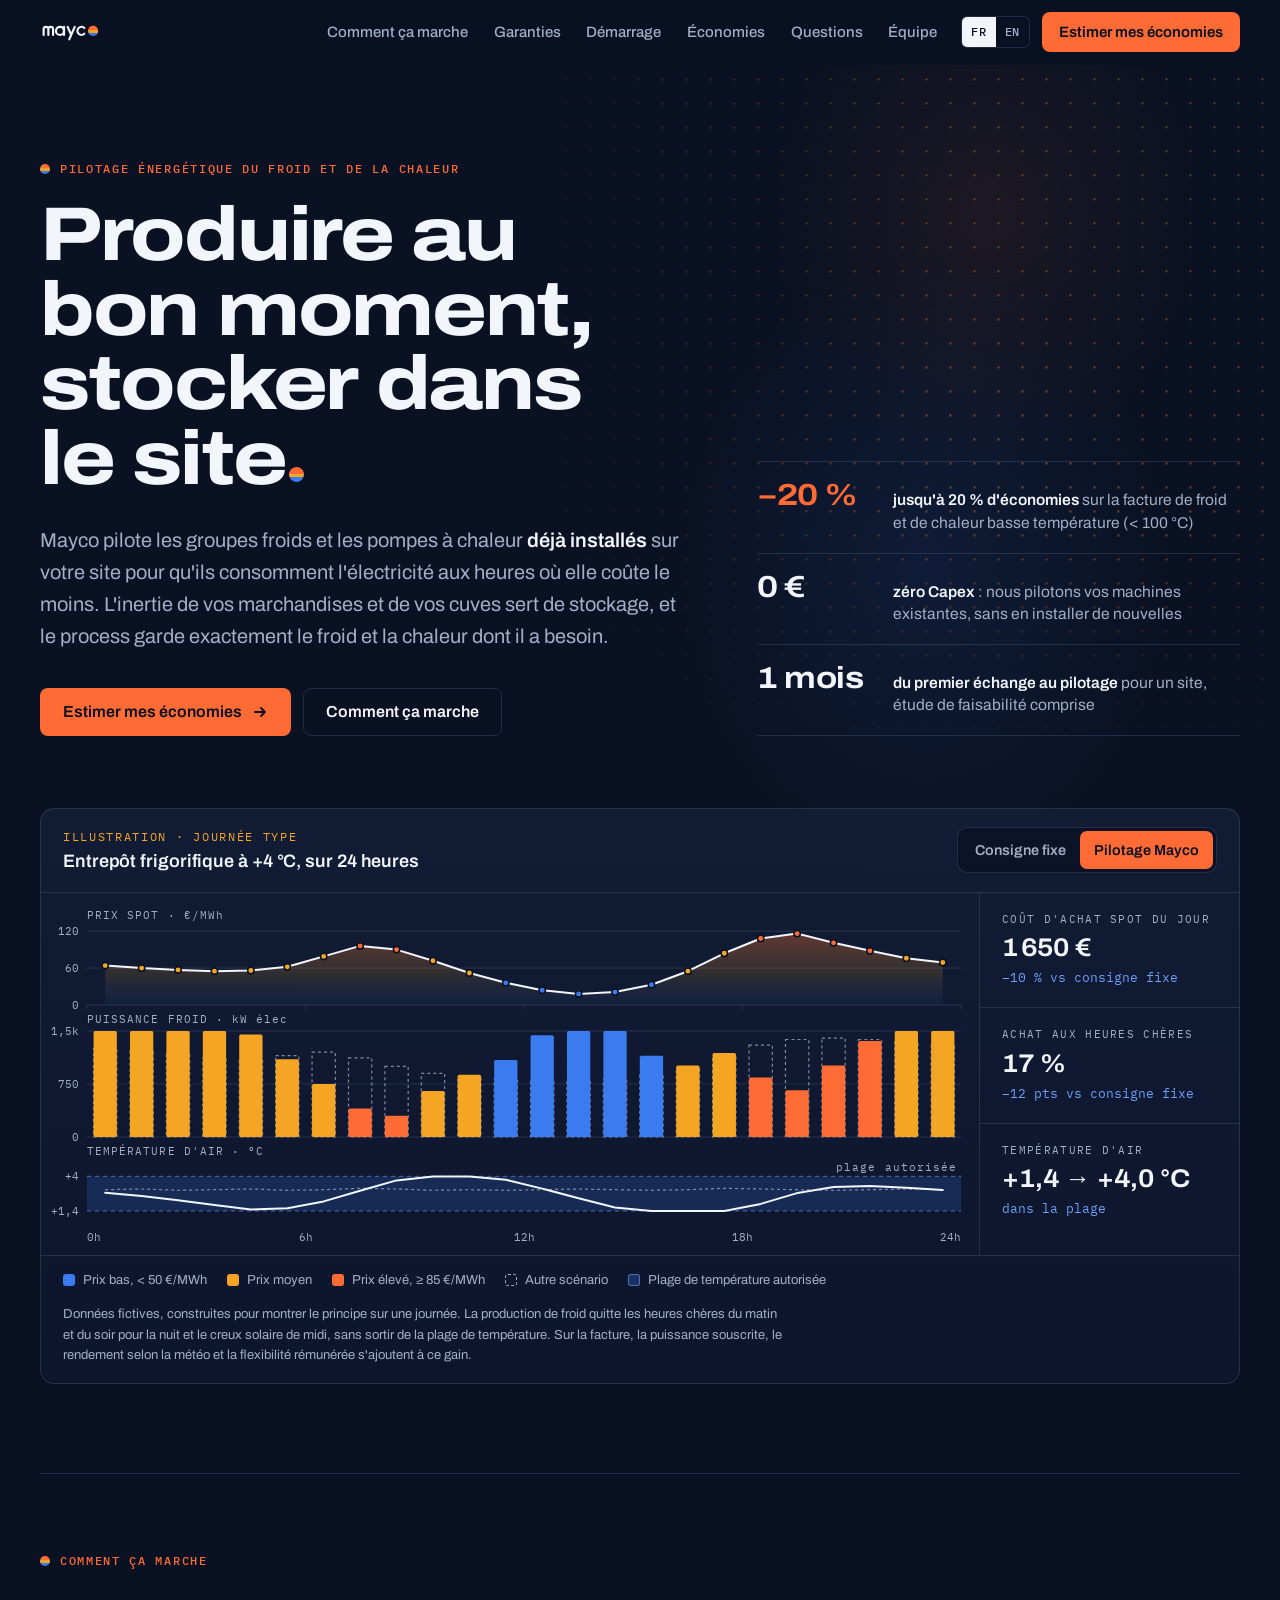
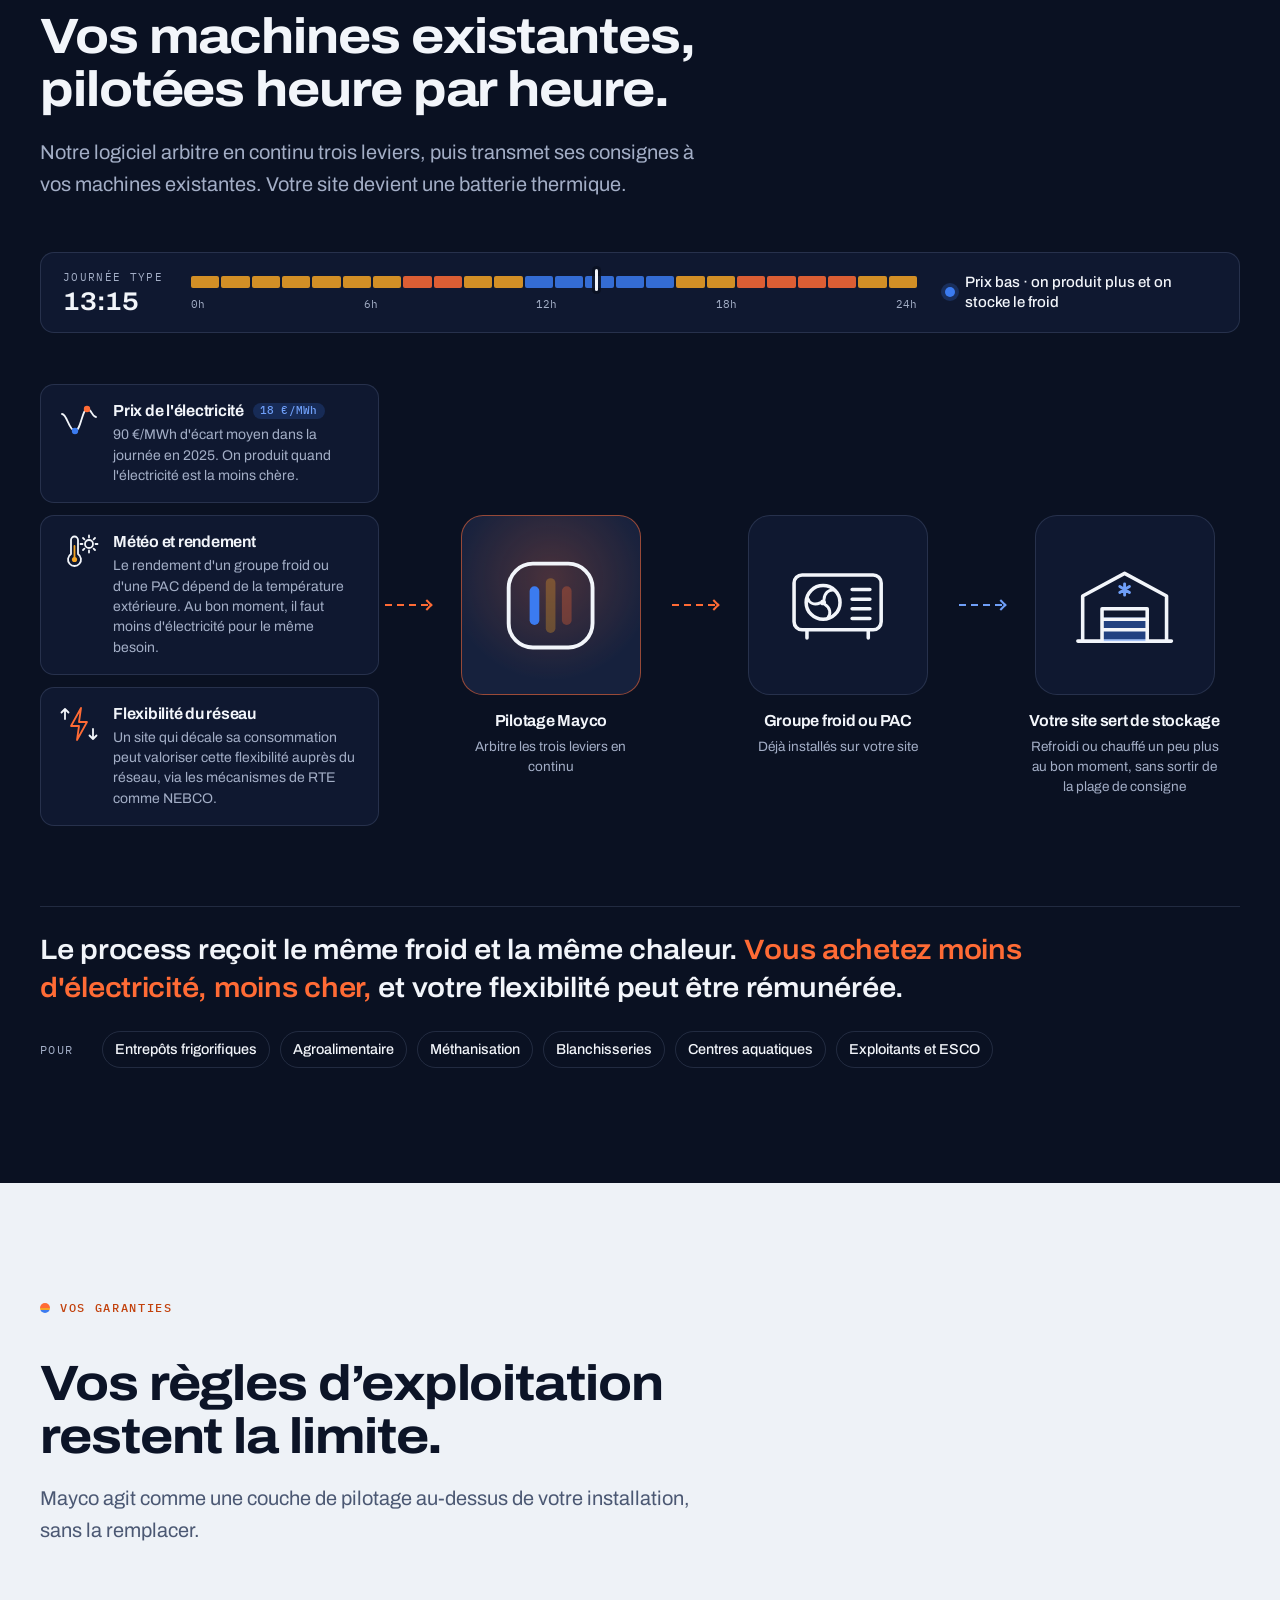
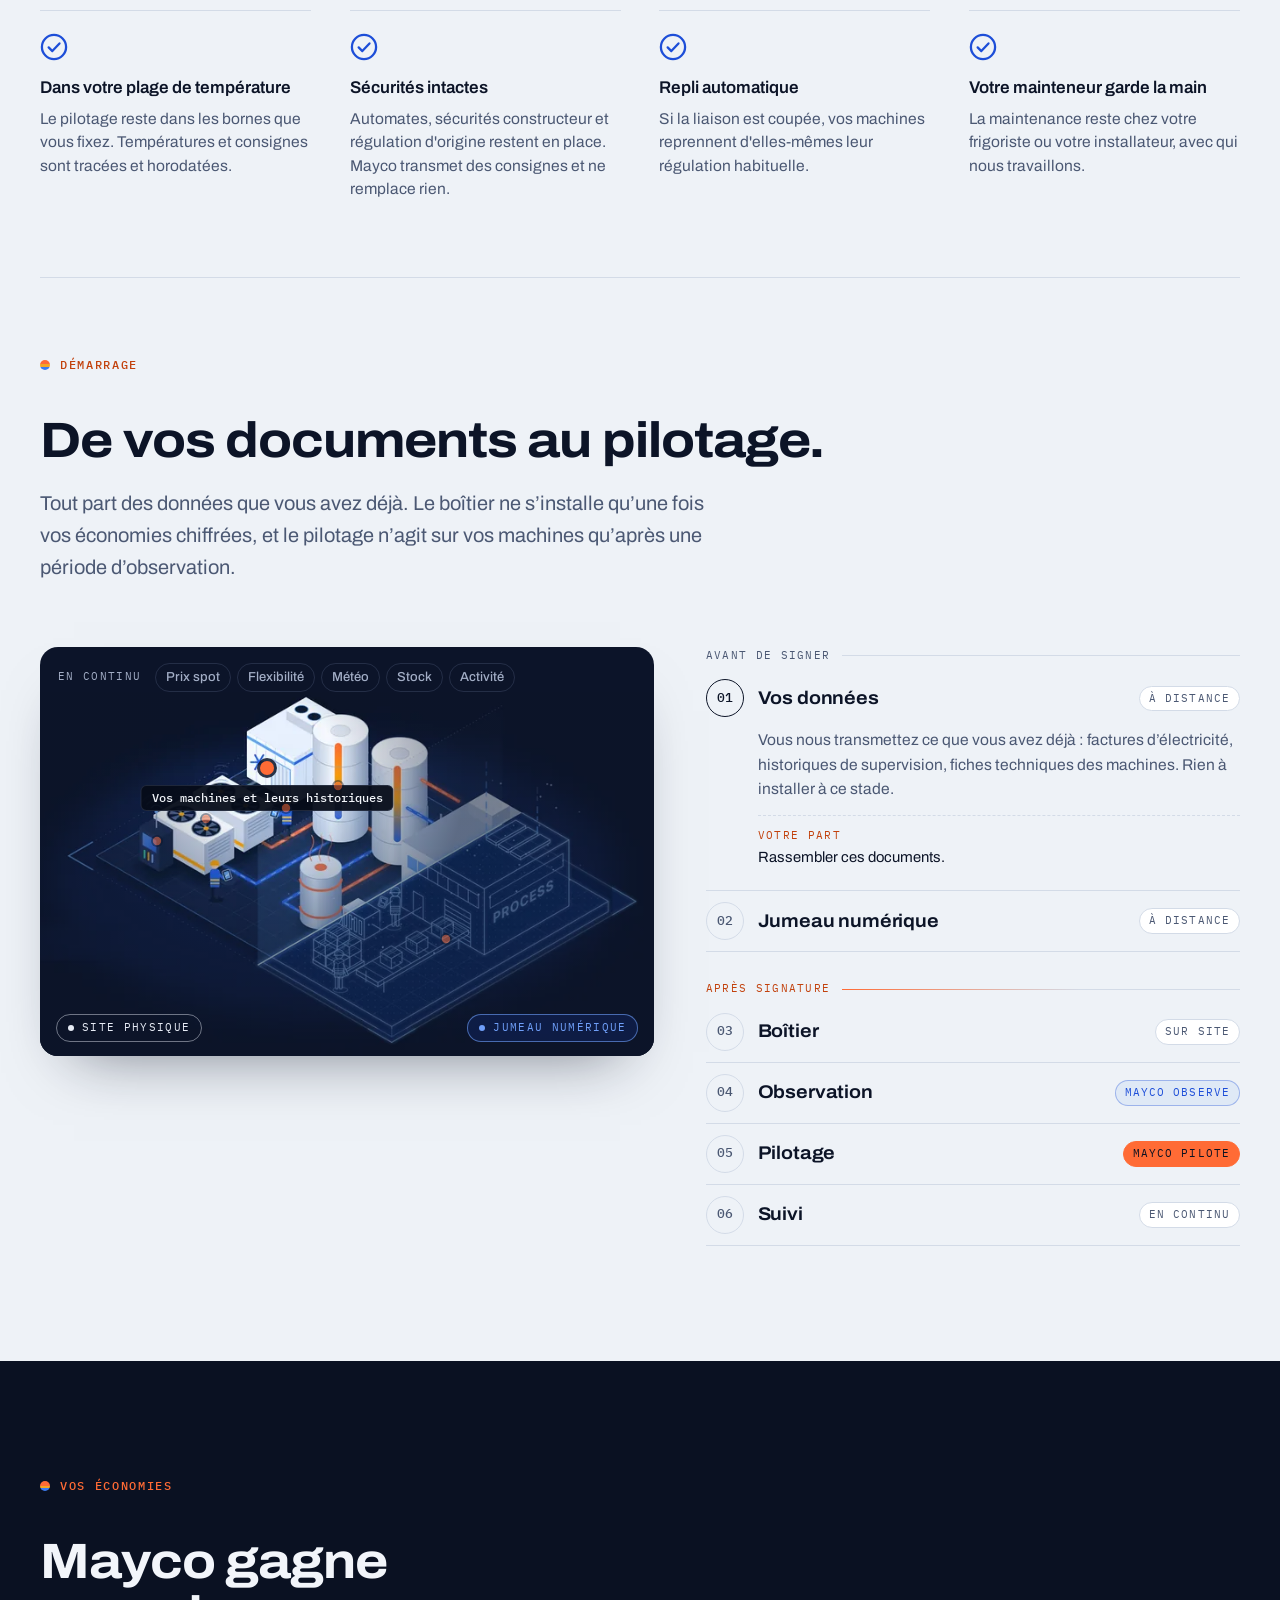
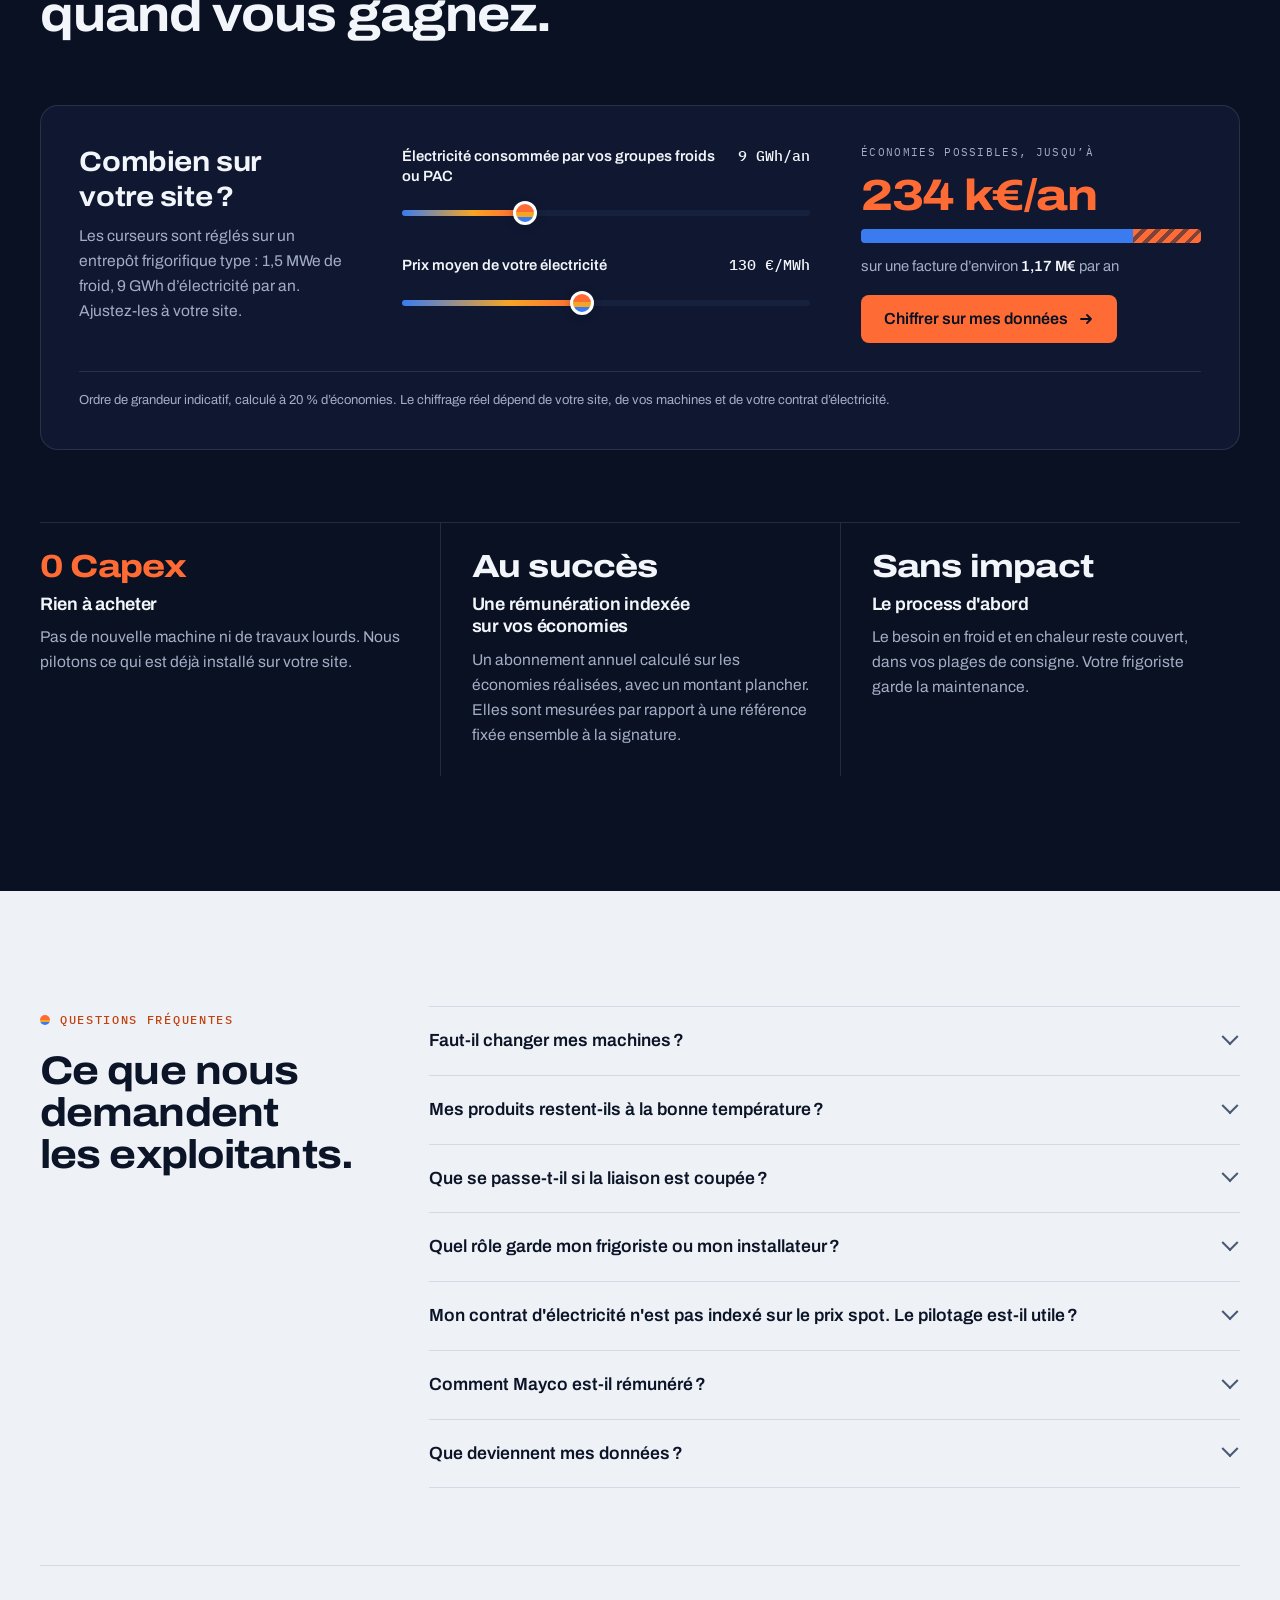
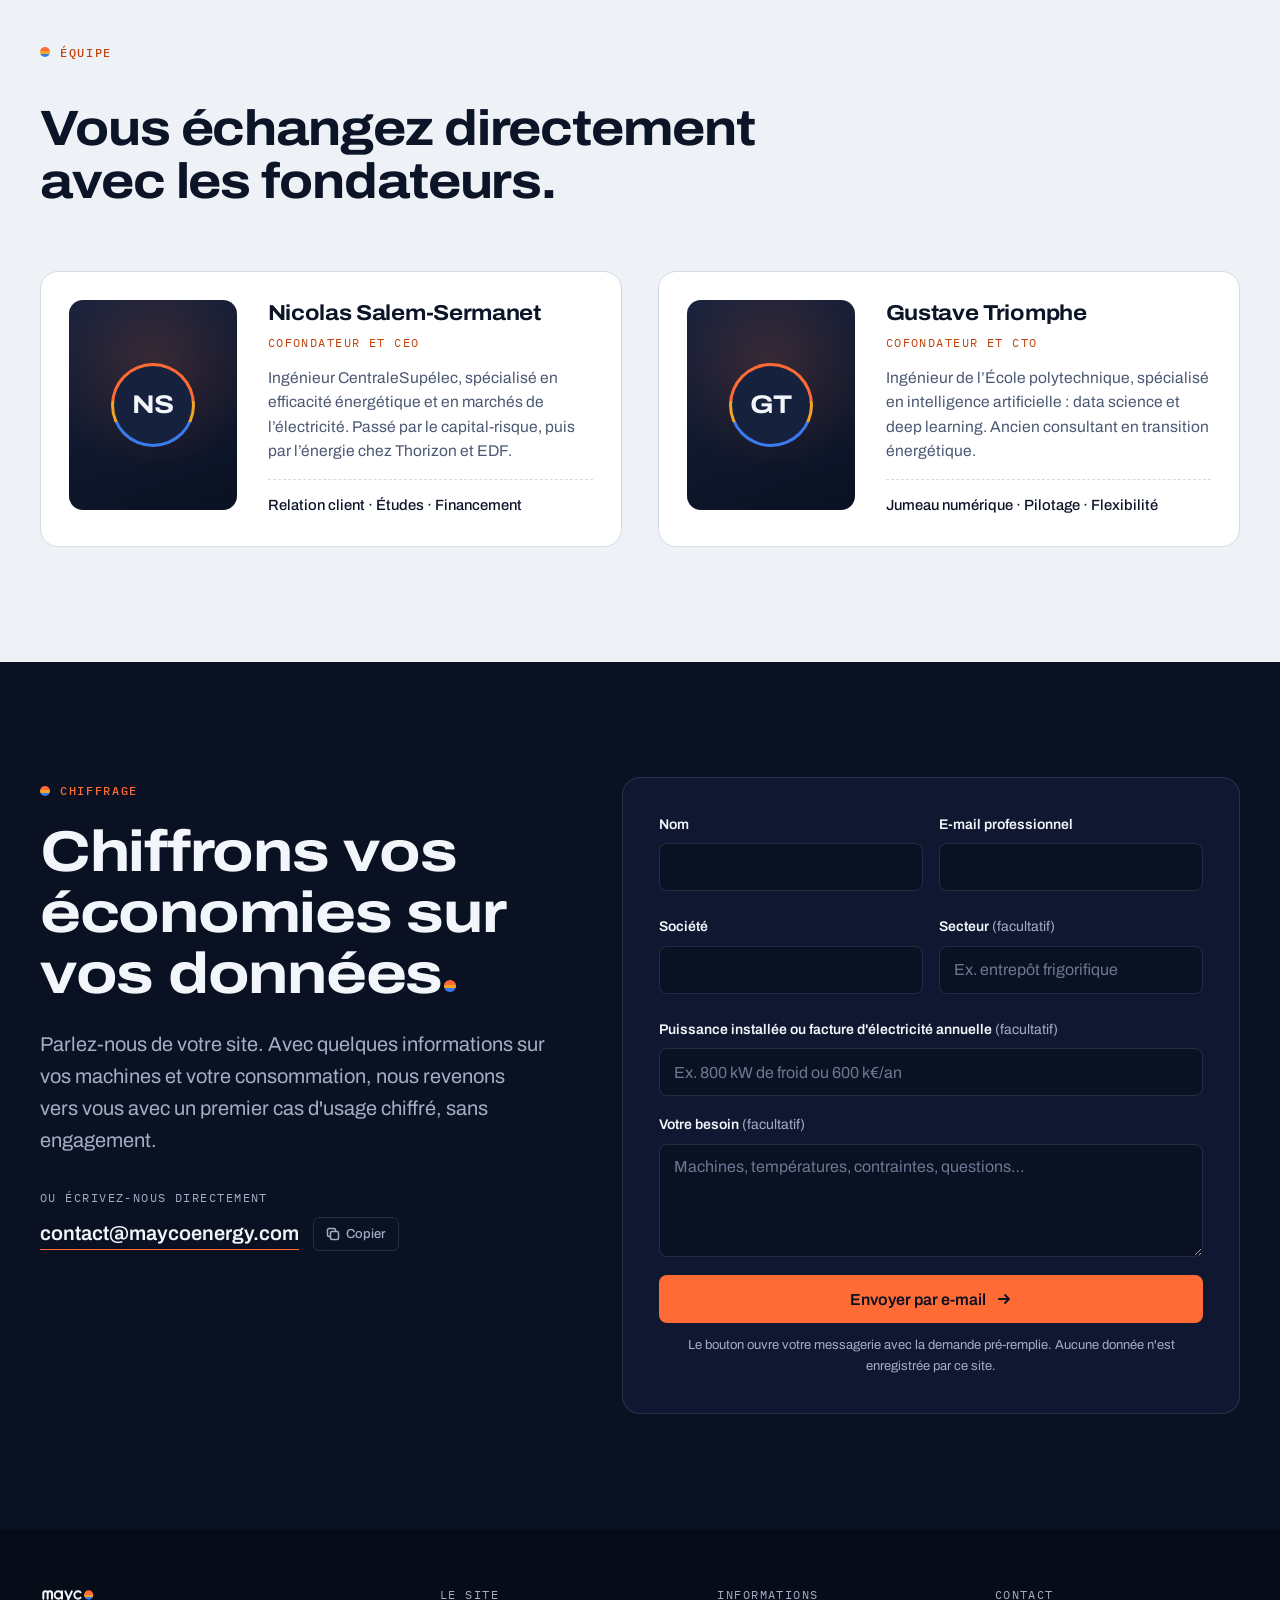
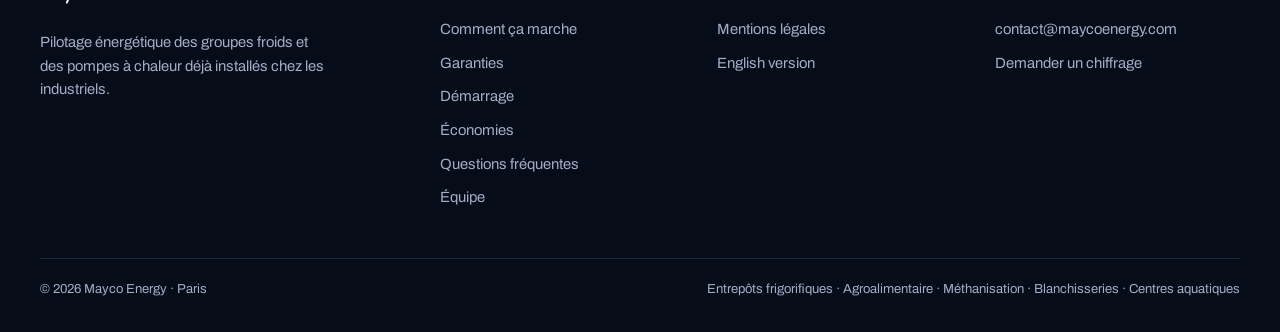
==== commit 82655bbe: "Mise en page plus solide sur toutes les largeurs - Schéma « Comment ça marche » : version tablette (" ====
--- a/index.html
+++ b/index.html
@@ -91,15 +91,15 @@
         </div>
         <div class="plates" aria-label="L'offre en trois points">
           <div class="plate">
-            <span class="plate-value is-heat num">−20 %</span>
-            <span class="plate-label"><strong>jusqu'à 20 % d'économies</strong> sur la facture de froid et de chaleur basse température (&lt; 100 °C)</span>
+            <span class="plate-value is-heat num">−20 %</span>
+            <span class="plate-label"><strong>jusqu'à 20 % d'économies</strong> sur la facture de froid et de chaleur basse température (&lt; 100 °C)</span>
           </div>
           <div class="plate">
-            <span class="plate-value num">0 €</span>
-            <span class="plate-label"><strong>zéro Capex</strong> : nous pilotons vos machines existantes, sans en installer de nouvelles</span>
+            <span class="plate-value num">0 €</span>
+            <span class="plate-label"><strong>zéro Capex</strong> : nous pilotons vos machines existantes, sans en installer de nouvelles</span>
           </div>
           <div class="plate">
-            <span class="plate-value num">1 mois</span>
+            <span class="plate-value num">1 mois</span>
             <span class="plate-label"><strong>du premier échange au pilotage</strong> pour un site, étude de faisabilité comprise</span>
           </div>
         </div>
@@ -109,7 +109,7 @@
         <div class="synoptic-bar">
           <div class="synoptic-title">
             <span class="mono">Illustration · journée type</span>
-            <h2>Entrepôt frigorifique à +4 °C, sur 24 heures</h2>
+            <h2>Entrepôt frigorifique à +4 °C, sur 24 heures</h2>
           </div>
           <div class="seg" role="group" aria-label="Scénario affiché">
             <button type="button" data-mode="fixed" aria-pressed="false">Consigne fixe</button>
@@ -121,25 +121,25 @@
           <div class="readouts" aria-live="polite">
             <div class="readout">
               <span class="readout-label">Coût d'achat spot du jour</span>
-              <span class="readout-value" data-out="cost">1 650 €</span>
-              <span class="readout-delta" data-out="cost-delta">−10 % vs consigne fixe</span>
+              <span class="readout-value" data-out="cost">1 650 €</span>
+              <span class="readout-delta" data-out="cost-delta">−10 % vs consigne fixe</span>
             </div>
             <div class="readout">
               <span class="readout-label">Achat aux heures chères</span>
-              <span class="readout-value" data-out="peak">17 %</span>
-              <span class="readout-delta" data-out="peak-delta">−12 pts vs consigne fixe</span>
+              <span class="readout-value" data-out="peak">17 %</span>
+              <span class="readout-delta" data-out="peak-delta">−12 pts vs consigne fixe</span>
             </div>
             <div class="readout">
               <span class="readout-label">Température d'air</span>
-              <span class="readout-value" data-out="temp">+1,4 → +4,0 °C</span>
+              <span class="readout-value" data-out="temp">+1,4 → +4,0 °C</span>
               <span class="readout-delta" data-out="temp-delta">dans la plage</span>
             </div>
           </div>
         </div>
         <div class="synoptic-legend" aria-hidden="true">
-          <span class="key"><i class="k-cold"></i>Prix bas, &lt; 50 €/MWh</span>
+          <span class="key"><i class="k-cold"></i>Prix bas, &lt; 50 €/MWh</span>
           <span class="key"><i class="k-amber"></i>Prix moyen</span>
-          <span class="key"><i class="k-heat"></i>Prix élevé, ≥ 85 €/MWh</span>
+          <span class="key"><i class="k-heat"></i>Prix élevé, ≥ 85 €/MWh</span>
           <span class="key"><i class="k-ghost"></i>Autre scénario</span>
           <span class="key"><i class="k-band"></i>Plage de température autorisée</span>
         </div>
@@ -172,8 +172,8 @@
           <div class="lever">
             <svg viewBox="0 0 40 40" fill="none" stroke="currentColor" stroke-width="1.8" stroke-linecap="round" stroke-linejoin="round" aria-hidden="true"><path d="M3 13c5 0 7 17 13 17S23 8 28 8s5 8 9 8"/><circle cx="16" cy="30" r="3.2" fill="#3b7bf0" stroke="none"/><circle cx="28" cy="8" r="3.2" fill="#ff6b35" stroke="none"/></svg>
             <div>
-              <h3>Prix de l'électricité <span class="live-pill is-cold" data-day-price>18 €/MWh</span></h3>
-              <p>90 €/MWh d'écart moyen dans la journée en 2025. On produit quand l'électricité est la moins chère.</p>
+              <h3>Prix de l'électricité <span class="live-pill is-cold" data-day-price>18 €/MWh</span></h3>
+              <p>90 €/MWh d'écart moyen dans la journée en 2025. On produit quand l'électricité est la moins chère.</p>
             </div>
           </div>
           <div class="lever">
@@ -290,10 +290,10 @@
           <div class="jr-stage">
             <img src="assets/img/jumeau-numerique-1350.webp" srcset="assets/img/jumeau-numerique-700.webp 700w, assets/img/jumeau-numerique-1350.webp 1350w" sizes="(max-width: 980px) calc(100vw - 32px), 640px" width="1350" height="800" loading="lazy" decoding="async" alt="Illustration d’un site industriel : à gauche le site physique, avec ses groupes froids, sa chambre froide, ses stockages et le boîtier de communication ; à droite, son jumeau numérique.">
             <span class="jr-spot" aria-hidden="true"></span>
-            <span class="jr-pin" data-pin="1" style="--x: 37%; --y: 21%;" aria-hidden="true"><i></i><b>Vos machines et leurs historiques</b></span>
+            <span class="jr-pin is-below" data-pin="1" style="--x: 37%; --y: 21%;" aria-hidden="true"><i></i><b>Vos machines et leurs historiques</b></span>
             <span class="jr-pin" data-pin="2" style="--x: 66%; --y: 68%;" aria-hidden="true"><i></i><b>Jumeau numérique</b></span>
             <span class="jr-pin is-left" data-pin="3" style="--x: 19%; --y: 41%;" aria-hidden="true"><i></i><b>Boîtier de communication</b></span>
-            <span class="jr-pin" data-pin="4" style="--x: 48.5%; --y: 26%;" aria-hidden="true"><i></i><b>Mesures réelles</b></span>
+            <span class="jr-pin is-below" data-pin="4" style="--x: 48.5%; --y: 26%;" aria-hidden="true"><i></i><b>Mesures réelles</b></span>
             <span class="jr-pin" data-pin="5" style="--x: 27%; --y: 35%;" aria-hidden="true"><i></i><b>Consignes aux machines</b></span>
             <span class="jr-pin" data-pin="6" style="--x: 40%; --y: 32%;" aria-hidden="true"><i></i><b>Rapport mensuel</b></span>
             <span class="jr-tag is-site" aria-hidden="true">Site physique</span>
@@ -306,14 +306,14 @@
             <li class="jr-step" data-step="1">
               <h3><button type="button" class="jr-head" aria-expanded="true" aria-controls="jr-1"><span class="jr-num">01</span><span class="jr-title">Vos données</span><span class="jr-mode">À distance</span></button></h3>
               <div class="jr-body" id="jr-1">
-                <p>Vous nous transmettez ce que vous avez déjà : factures d’électricité, historiques de supervision, fiches techniques des machines. Rien à installer à ce stade.</p>
+                <p>Vous nous transmettez ce que vous avez déjà : factures d’électricité, historiques de supervision, fiches techniques des machines. Rien à installer à ce stade.</p>
                 <p class="jr-you"><span>Votre part</span>Rassembler ces documents.</p>
               </div>
             </li>
             <li class="jr-step" data-step="2">
               <h3><button type="button" class="jr-head" aria-expanded="true" aria-controls="jr-2"><span class="jr-num">02</span><span class="jr-title">Jumeau numérique</span><span class="jr-mode">À distance</span></button></h3>
               <div class="jr-body" id="jr-2">
-                <p>Notre IA en tire un jumeau numérique de votre système thermique : production, stockage, pertes, rendement selon la météo. Il rejoue votre historique avec le pilotage Mayco pour chiffrer vos économies : c’est l’étude de faisabilité.</p>
+                <p>Notre IA en tire un jumeau numérique de votre système thermique : production, stockage, pertes, rendement selon la météo. Il rejoue votre historique avec le pilotage Mayco pour chiffrer vos économies : c’est l’étude de faisabilité.</p>
                 <p class="jr-you"><span>Votre part</span>Valider vos plages de température et la référence qui servira à mesurer les économies.</p>
               </div>
             </li>
@@ -331,7 +331,7 @@
               <h3><button type="button" class="jr-head" aria-expanded="true" aria-controls="jr-4"><span class="jr-num">04</span><span class="jr-title">Observation</span><span class="jr-mode is-watch">Mayco observe</span></button></h3>
               <div class="jr-body" id="jr-4">
                 <p>Le pilotage tourne d’abord sans agir. Le jumeau se recale sur les mesures réelles de votre site, qui diffèrent toujours un peu du modèle.</p>
-                <p class="jr-you"><span>Votre part</span>Rien : vos machines tournent comme d’habitude.</p>
+                <p class="jr-you"><span>Votre part</span>Rien : vos machines tournent comme d’habitude.</p>
               </div>
             </li>
             <li class="jr-step" data-step="5">
@@ -344,7 +344,7 @@
             <li class="jr-step" data-step="6">
               <h3><button type="button" class="jr-head" aria-expanded="true" aria-controls="jr-6"><span class="jr-num">06</span><span class="jr-title">Suivi</span><span class="jr-mode">En continu</span></button></h3>
               <div class="jr-body" id="jr-6">
-                <p>Chaque mois, un rapport : économies mesurées par rapport à la référence, températures tracées, consignes journalisées. Un bilan complet après douze mois, sur un hiver et un été.</p>
+                <p>Chaque mois, un rapport : économies mesurées par rapport à la référence, températures tracées, consignes journalisées. Un bilan complet après douze mois, sur un hiver et un été.</p>
                 <p class="jr-you"><span>Votre part</span>Un point régulier avec votre responsable technique.</p>
               </div>
             </li>
@@ -363,27 +363,27 @@
       </div>
       <div class="estimator is-first" data-estimator>
         <div class="est-head">
-          <h3>Combien sur votre site ?</h3>
-          <p>Les curseurs sont réglés sur un entrepôt frigorifique type : 1,5 MWe de froid, 9 GWh d’électricité par an. Ajustez-les à votre site.</p>
+          <h3>Combien sur votre site ?</h3>
+          <p>Les curseurs sont réglés sur un entrepôt frigorifique type : 1,5 MWe de froid, 9 GWh d’électricité par an. Ajustez-les à votre site.</p>
         </div>
         <div class="est-controls">
           <div class="est-field">
-            <div class="est-label"><label for="est-gwh">Électricité consommée par vos groupes froids ou PAC</label><output for="est-gwh" data-est-out="gwh">9 GWh/an</output></div>
+            <div class="est-label"><label for="est-gwh">Électricité consommée par vos groupes froids ou PAC</label><output for="est-gwh" data-est-out="gwh">9 GWh/an</output></div>
             <input id="est-gwh" type="range" min="0.5" max="30" step="0.5" value="9" style="--p: 28.8%;">
           </div>
           <div class="est-field">
-            <div class="est-label"><label for="est-price">Prix moyen de votre électricité</label><output for="est-price" data-est-out="price">130 €/MWh</output></div>
+            <div class="est-label"><label for="est-price">Prix moyen de votre électricité</label><output for="est-price" data-est-out="price">130 €/MWh</output></div>
             <input id="est-price" type="range" min="60" max="220" step="5" value="130" style="--p: 43.75%;">
           </div>
         </div>
         <div class="est-result">
           <span class="est-k">Économies possibles, jusqu’à</span>
-          <b class="est-save num" data-est-out="save">234 k€/an</b>
+          <b class="est-save num" data-est-out="save">234 k€/an</b>
           <div class="bill-track" aria-hidden="true"><span class="bill-fill is-mayco" style="width: 80%;"></span><span class="bill-fill is-gain" style="width: 20%;"></span></div>
-          <span class="est-bill">sur une facture d’environ <b class="num" data-est-out="bill">1,17 M€</b> par an</span>
+          <span class="est-bill">sur une facture d’environ <b class="num" data-est-out="bill">1,17 M€</b> par an</span>
           <a class="btn btn-primary" href="#contact">Chiffrer sur mes données <svg width="16" height="16" viewBox="0 0 16 16" fill="none" stroke="currentColor" stroke-width="1.8" stroke-linecap="round" stroke-linejoin="round" aria-hidden="true"><path d="M3 8h10M9 4l4 4-4 4"/></svg></a>
         </div>
-        <p class="est-note">Ordre de grandeur indicatif, calculé à 20 % d’économies. Le chiffrage réel dépend de votre site, de vos machines et de votre contrat d’électricité.</p>
+        <p class="est-note">Ordre de grandeur indicatif, calculé à 20 % d’économies. Le chiffrage réel dépend de votre site, de vos machines et de votre contrat d’électricité.</p>
       </div>
 
       <div class="pillars">
@@ -415,31 +415,31 @@
       </div>
       <div class="faq-list">
         <details>
-          <summary>Faut-il changer mes machines ?</summary>
+          <summary>Faut-il changer mes machines ?</summary>
           <p>Non. Mayco pilote les groupes froids et les pompes à chaleur déjà installés. Seul un boîtier de communication est raccordé à vos automates.</p>
         </details>
         <details>
-          <summary>Mes produits restent-ils à la bonne température ?</summary>
+          <summary>Mes produits restent-ils à la bonne température ?</summary>
           <p>Oui. Le pilotage reste dans la plage de température que vous fixez avec nous, en tenant compte de vos exigences réglementaires et qualité. Les températures sont tracées en continu.</p>
         </details>
         <details>
-          <summary>Que se passe-t-il si la liaison est coupée ?</summary>
+          <summary>Que se passe-t-il si la liaison est coupée ?</summary>
           <p>Vos machines reviennent automatiquement à leur régulation habituelle. Le pilotage Mayco s'ajoute à votre installation sans la remplacer.</p>
         </details>
         <details>
-          <summary>Quel rôle garde mon frigoriste ou mon installateur ?</summary>
+          <summary>Quel rôle garde mon frigoriste ou mon installateur ?</summary>
           <p>Il conserve la maintenance et la responsabilité de vos équipements. Nous travaillons avec lui et n'agissons que par les interfaces prévues par le constructeur.</p>
         </details>
         <details>
-          <summary>Mon contrat d'électricité n'est pas indexé sur le prix spot. Le pilotage est-il utile ?</summary>
+          <summary>Mon contrat d'électricité n'est pas indexé sur le prix spot. Le pilotage est-il utile ?</summary>
           <p>Oui. Heures creuses, puissance souscrite et mécanismes de flexibilité rémunèrent eux aussi le décalage de consommation. L'étude de faisabilité chiffre ce qui s'applique à votre contrat.</p>
         </details>
         <details>
-          <summary>Comment Mayco est-il rémunéré ?</summary>
+          <summary>Comment Mayco est-il rémunéré ?</summary>
           <p>Par un abonnement annuel indexé sur vos économies, avec un montant plancher. Les économies sont mesurées par rapport à une référence fixée ensemble à la signature du contrat.</p>
         </details>
         <details>
-          <summary>Que deviennent mes données ?</summary>
+          <summary>Que deviennent mes données ?</summary>
           <p>Elles sont hébergées dans l'Union européenne et cloisonnées par client. Elles servent à piloter votre site et, sous forme agrégée et anonymisée, à améliorer nos modèles.</p>
         </details>
       </div>
@@ -468,7 +468,7 @@
           <div class="member-text">
             <h3>Gustave Triomphe</h3>
             <p class="member-role">Cofondateur et CTO</p>
-            <p class="member-bio">Ingénieur de l’École polytechnique, spécialisé en intelligence artificielle : data science et deep learning. Ancien consultant en transition énergétique.</p>
+            <p class="member-bio">Ingénieur de l’École polytechnique, spécialisé en intelligence artificielle : data science et deep learning. Ancien consultant en transition énergétique.</p>
             <p class="member-focus">Jumeau numérique · Pilotage · Flexibilité</p>
           </div>
         </article>
@@ -514,7 +514,7 @@
         </div>
         <div class="field is-wide">
           <label for="f-size">Puissance installée ou facture d'électricité annuelle <span class="opt">(facultatif)</span></label>
-          <input id="f-size" name="size" type="text" placeholder="Ex. 800 kW de froid, ou 600 k€ d'électricité par an">
+          <input id="f-size" name="size" type="text" placeholder="Ex. 800 kW de froid ou 600 k€/an">
         </div>
         <div class="field is-wide">
           <label for="f-message">Votre besoin <span class="opt">(facultatif)</span></label>
--- a/assets/css/site.css
+++ b/assets/css/site.css
@@ -604,7 +604,7 @@
 
 .flow {
   display: grid;
-  grid-template-columns: minmax(0, 1.25fr) 56px minmax(0, 0.8fr) 56px minmax(0, 0.8fr) 56px minmax(0, 1fr);
+  grid-template-columns: minmax(0, 1.25fr) 56px minmax(0, 0.85fr) 56px minmax(0, 0.85fr) 56px minmax(0, 0.85fr);
   align-items: center;
   gap: 0;
 }
@@ -687,20 +687,20 @@
   font-stretch: 108%;
   letter-spacing: -0.01em;
   line-height: 1.35;
-  max-width: 60ch;
+  padding-right: max(0px, calc(100% - 60ch));
 }
 .flow-foot span { color: var(--heat); }
 
-@media (max-width: 1040px) {
+@media (max-width: 760px) {
   .flow { grid-template-columns: 1fr; gap: 0; justify-items: stretch; }
   .flow .link {
-    width: 2px; height: 40px; margin: 8px auto;
+    width: 2px; height: 36px; margin: 10px 0 10px 47px;
     background: repeating-linear-gradient(180deg, var(--heat) 0 7px, transparent 7px 12px);
     background-size: 2px 12px;
     animation-name: flow-y;
   }
   .flow .link.is-cold { background-image: repeating-linear-gradient(180deg, var(--cold-bright) 0 7px, transparent 7px 12px); }
-  .flow .link::after { right: auto; left: 50%; top: auto; bottom: -2px; transform: translateX(-50%) rotate(135deg); }
+  .flow .link::after { right: auto; left: 50%; top: auto; bottom: -2px; margin-left: -4px; transform: rotate(135deg); }
   .flow { padding-bottom: 0; }
   .node { grid-template-columns: 96px minmax(0, 1fr); column-gap: 18px; align-items: center; justify-items: start; text-align: left; }
   .node-box { max-width: 96px; border-radius: 18px; }
@@ -708,6 +708,31 @@
   .node p { max-width: none; }
 }
 @keyframes flow-y { to { background-position: 0 12px; } }
+
+/* Tablette : les trois leviers côte à côte, puis la chaîne pilotage → machine → site */
+@media (min-width: 761px) and (max-width: 1180px) {
+  .flow {
+    grid-template-columns: minmax(0, 1fr) 44px minmax(0, 1fr) 44px minmax(0, 1fr);
+    align-items: start;
+    padding-bottom: 0;
+  }
+  .levers { grid-column: 1 / -1; grid-template-columns: repeat(3, minmax(0, 1fr)); }
+  .lever { grid-template-columns: 1fr; gap: 10px; }
+  .flow > :nth-child(n + 3) { grid-row: 3; }
+  .levers + .link {
+    grid-column: 1;
+    justify-self: center;
+    width: 2px;
+    height: 36px;
+    margin: 12px 0;
+    background: repeating-linear-gradient(180deg, var(--heat) 0 7px, transparent 7px 12px);
+    background-size: 2px 12px;
+    animation-name: flow-y;
+  }
+  .levers + .link::after { right: auto; left: 50%; top: auto; bottom: -2px; margin-left: -4px; transform: rotate(135deg); }
+  .flow > .link:not(.levers + .link) { margin: 89px 4px 0; }
+  .node-text { position: static; margin-top: 16px; }
+}
 
 /* ---------- Garanties ---------- */
 
@@ -796,6 +821,7 @@
 .faq-list summary::after {
   content: "";
   flex: none;
+  margin-right: 4px;
   width: 12px;
   height: 12px;
   border-right: 2px solid var(--muted);
@@ -929,7 +955,7 @@
 .footer-grid > div > p { margin-top: 16px; font-size: 0.925rem; color: var(--snow-soft); max-width: 36ch; }
 .footer-col { display: grid; gap: 10px; align-content: start; font-size: 0.925rem; }
 .footer-col .mono { color: var(--snow-soft); text-transform: uppercase; letter-spacing: 0.12em; margin-bottom: 4px; }
-.footer-col a { color: var(--snow-soft); text-decoration: none; }
+.footer-col a { color: var(--snow-soft); text-decoration: none; overflow-wrap: anywhere; }
 .footer-col a:hover { color: var(--snow); }
 .footer-base {
   margin-top: 48px;
@@ -943,7 +969,8 @@
   color: var(--snow-soft);
 }
 .footer-base a { color: inherit; }
-@media (max-width: 860px) { .footer-grid { grid-template-columns: 1fr 1fr; } .footer-grid > div:first-child { grid-column: 1 / -1; } }
+@media (max-width: 860px) { .footer-grid { grid-template-columns: repeat(3, minmax(0, 1fr)); } .footer-grid > div:first-child { grid-column: 1 / -1; } }
+@media (max-width: 560px) { .footer-grid { grid-template-columns: repeat(2, minmax(0, 1fr)); } .footer-grid > .footer-col:last-child { grid-column: 1 / -1; } }
 
 /* ---------- Pages simples (mentions légales, 404) ---------- */
 
@@ -1336,6 +1363,8 @@
 .jr-pin.is-left b { left: -10px; transform: translateY(4px); }
 .jr-pin.is-active b { opacity: 1; transform: translate(-50%, 0); }
 .jr-pin.is-left.is-active b { transform: none; }
+.jr-pin.is-below b { top: calc(100% + 10px); bottom: auto; transform: translate(-50%, -4px); }
+.jr-pin.is-below.is-active b { transform: translate(-50%, 0); }
 
 .jr-tag {
   position: absolute;
@@ -1455,6 +1484,13 @@
 @keyframes jr-progress { to { width: 100%; } }
 
 @media (max-width: 980px) {
+  .journey { grid-template-columns: minmax(0, 1fr) minmax(0, 1fr); gap: 28px; }
+  .jr-inputs li { font-size: 0.75rem; padding: 2px 8px; }
+  .jr-tag { bottom: 10px; font-size: 0.625rem; padding: 3px 8px; }
+  .jr-tag.is-site { left: 10px; }
+  .jr-tag.is-twin { right: 10px; }
+}
+@media (max-width: 760px) {
   .journey { grid-template-columns: 1fr; }
   .jr-visual { position: relative; top: 0; }
 }
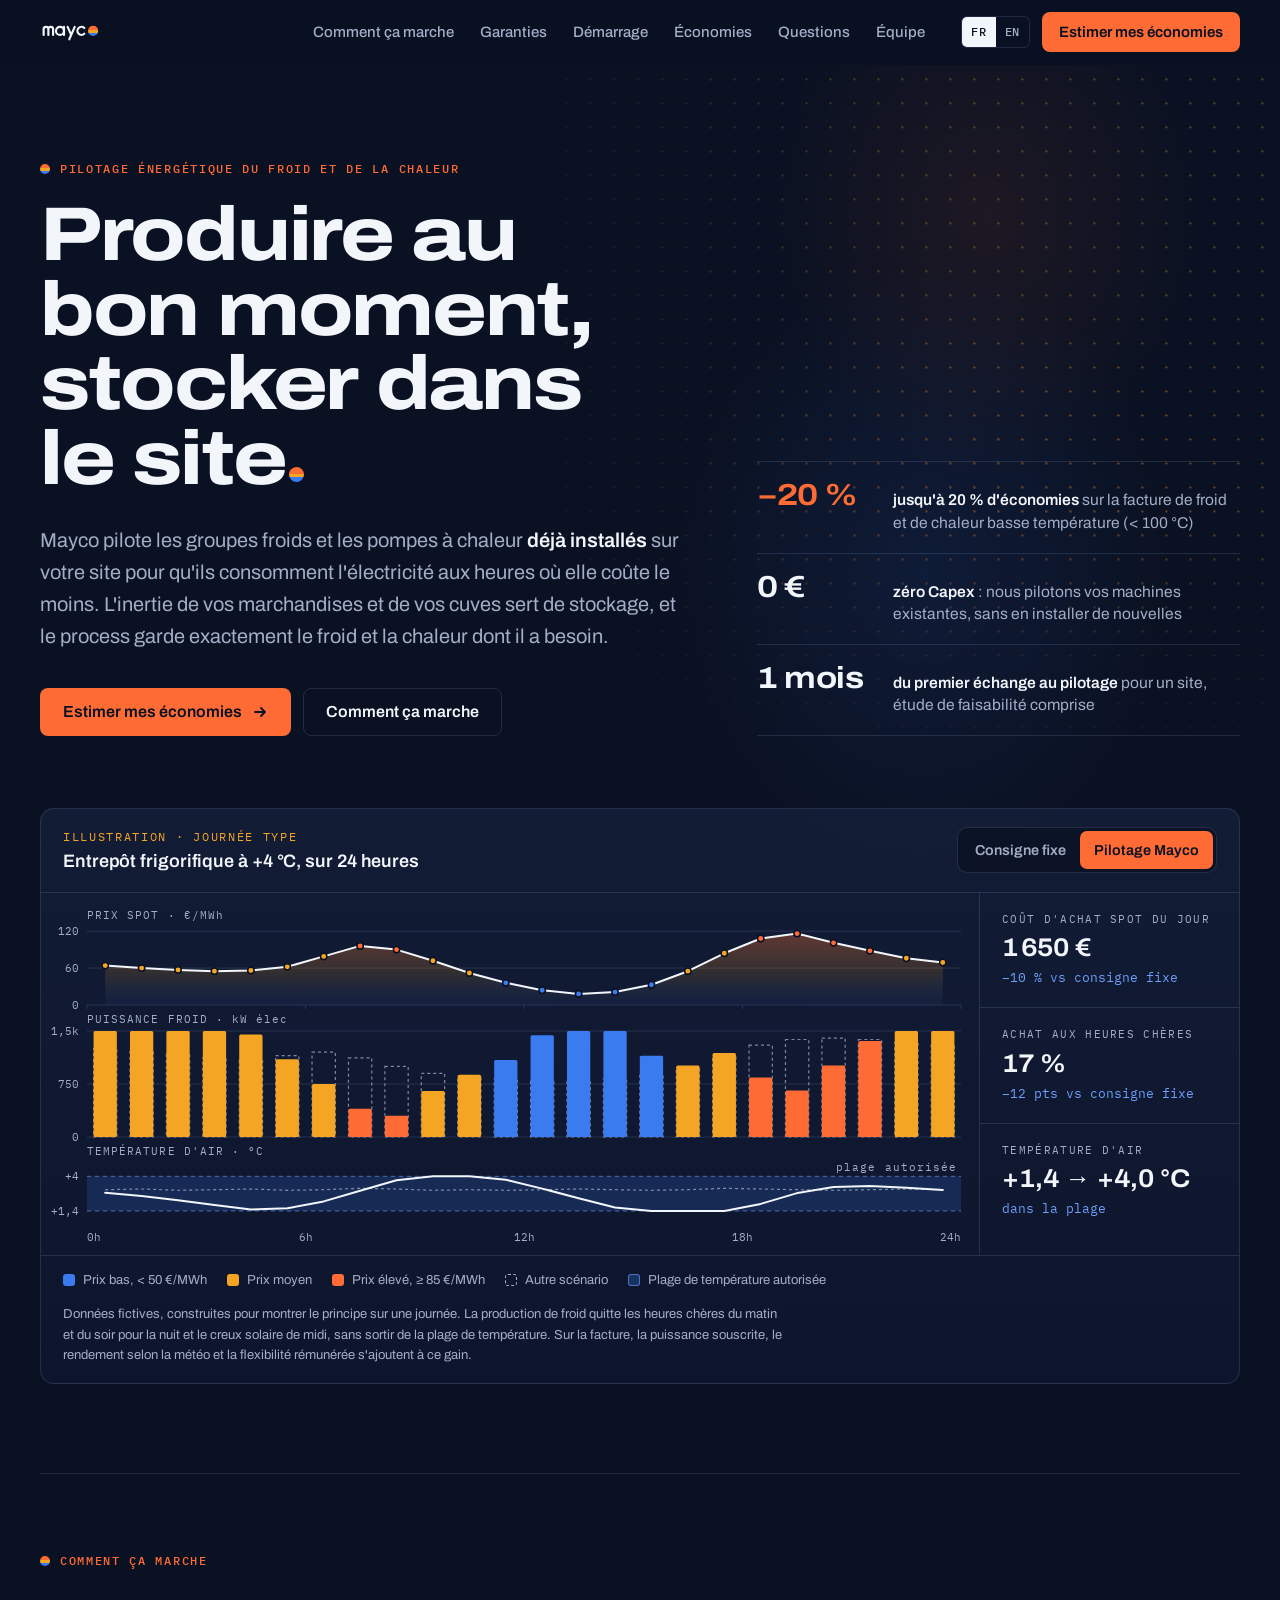
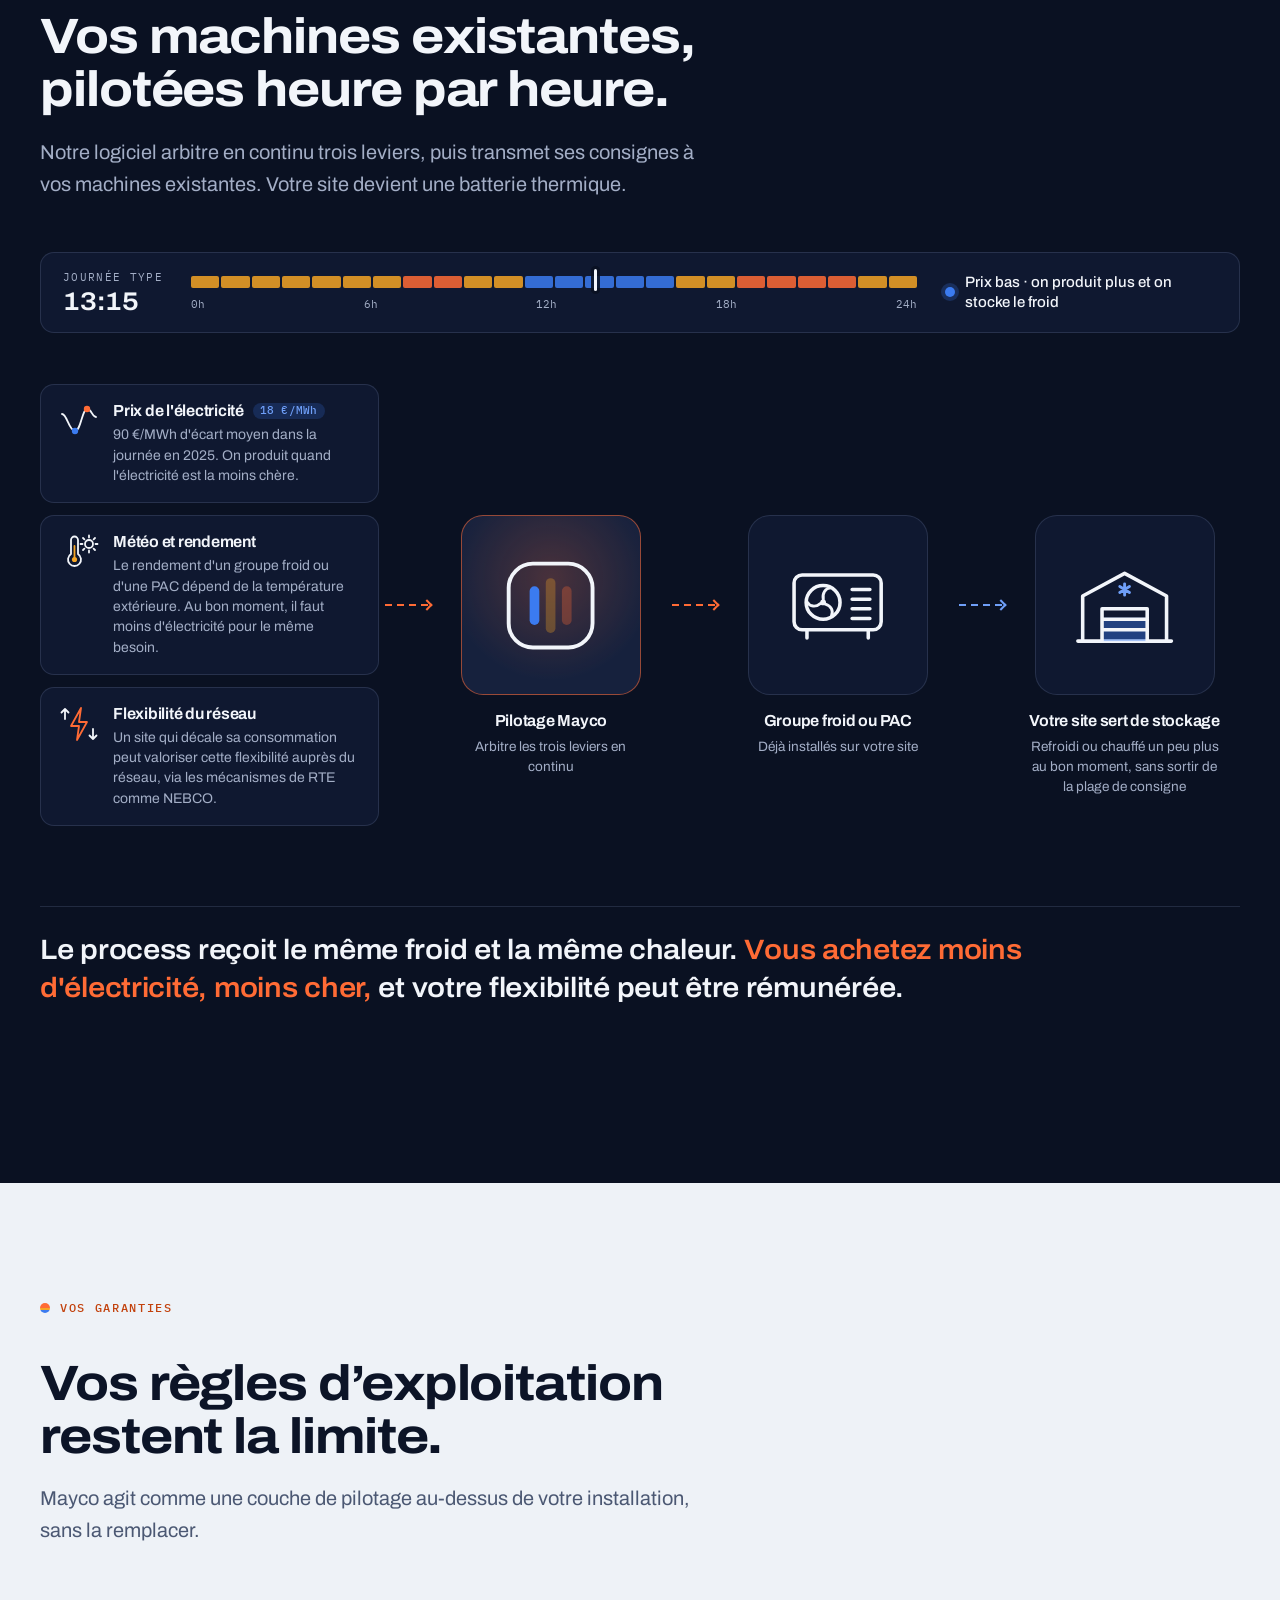
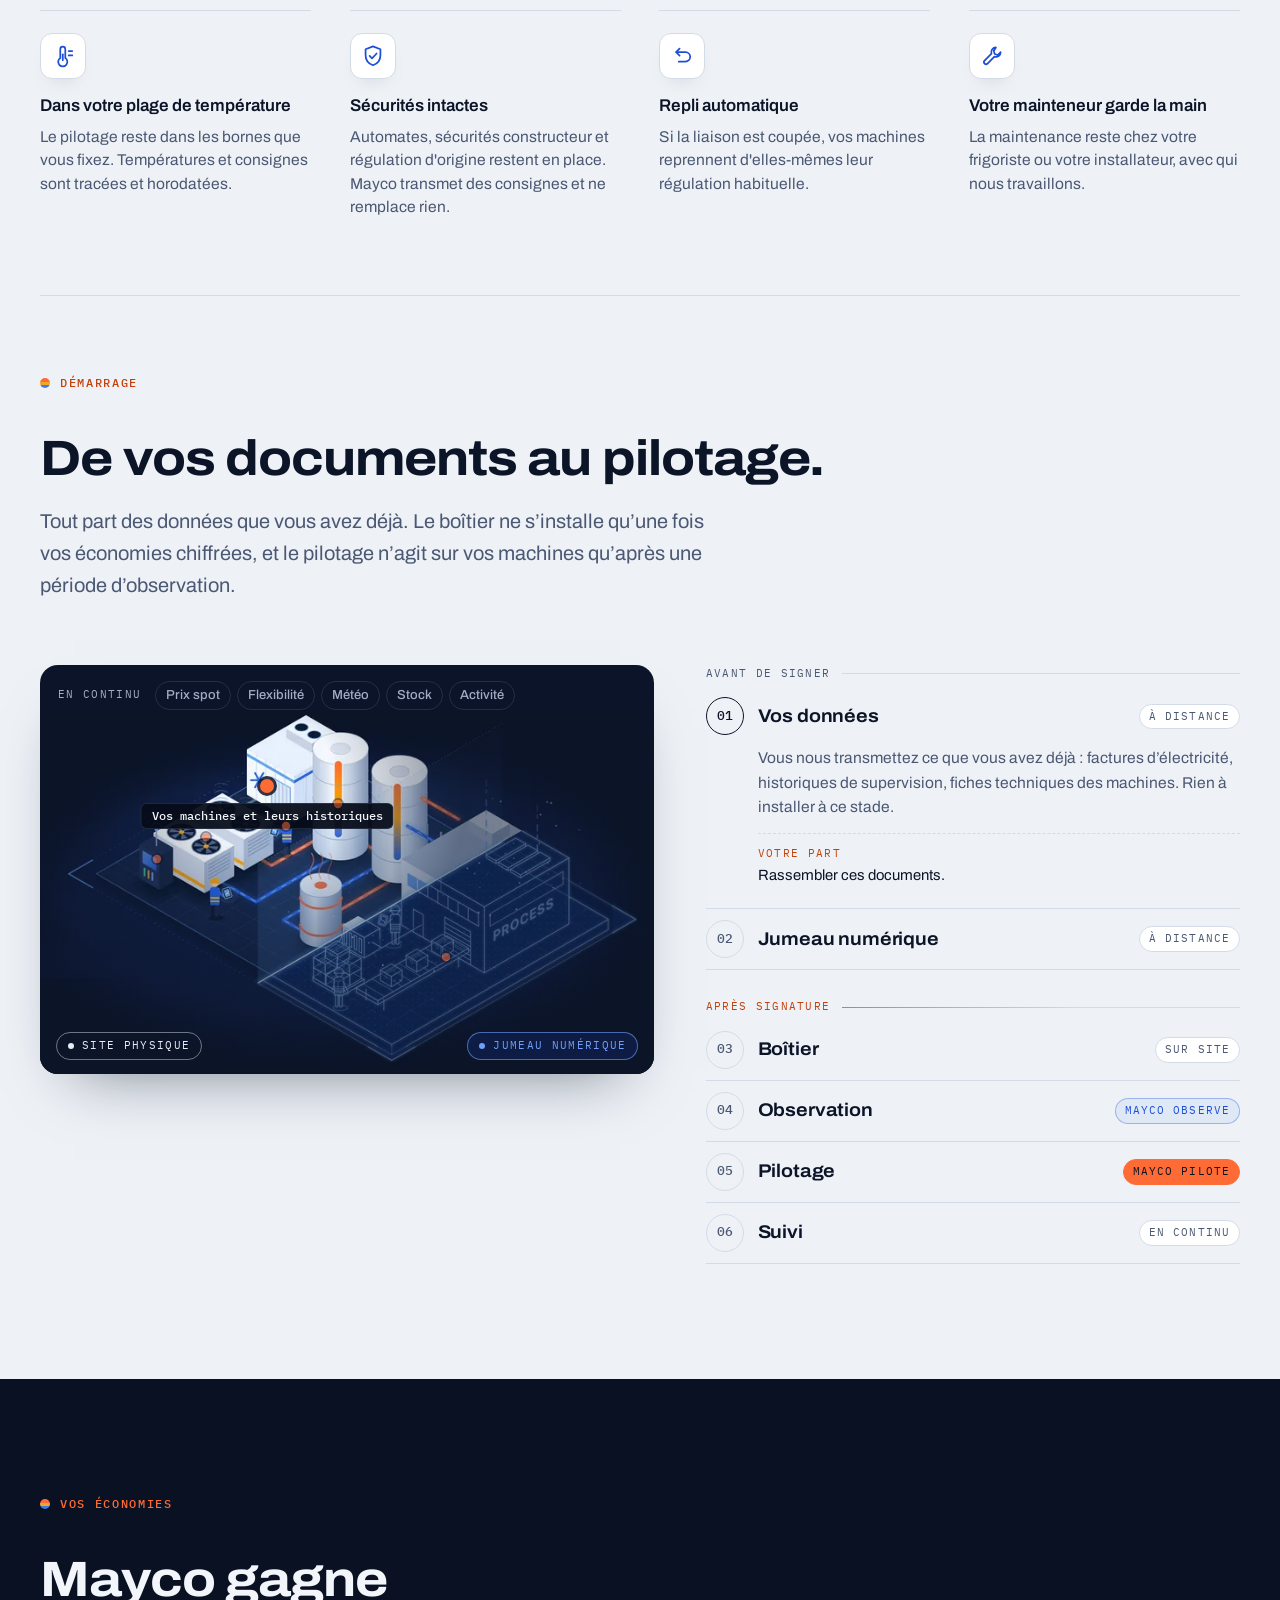
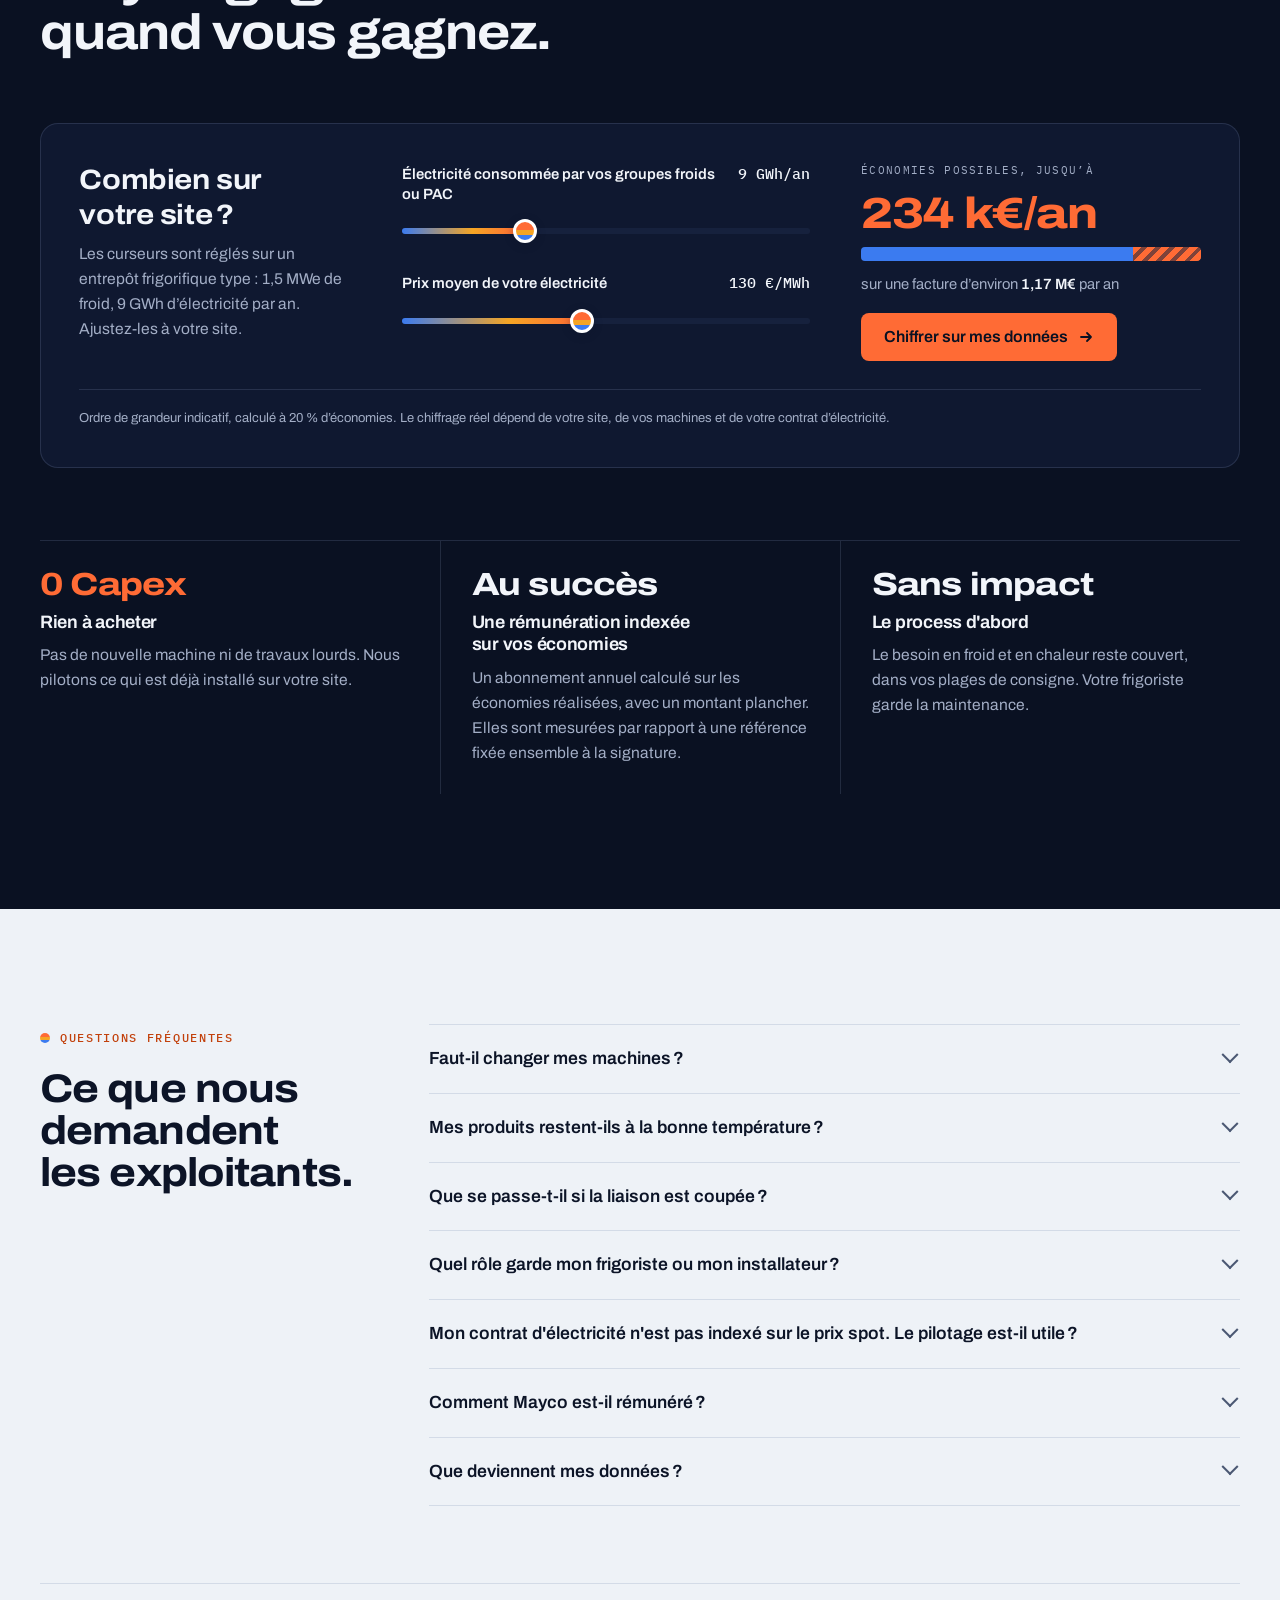
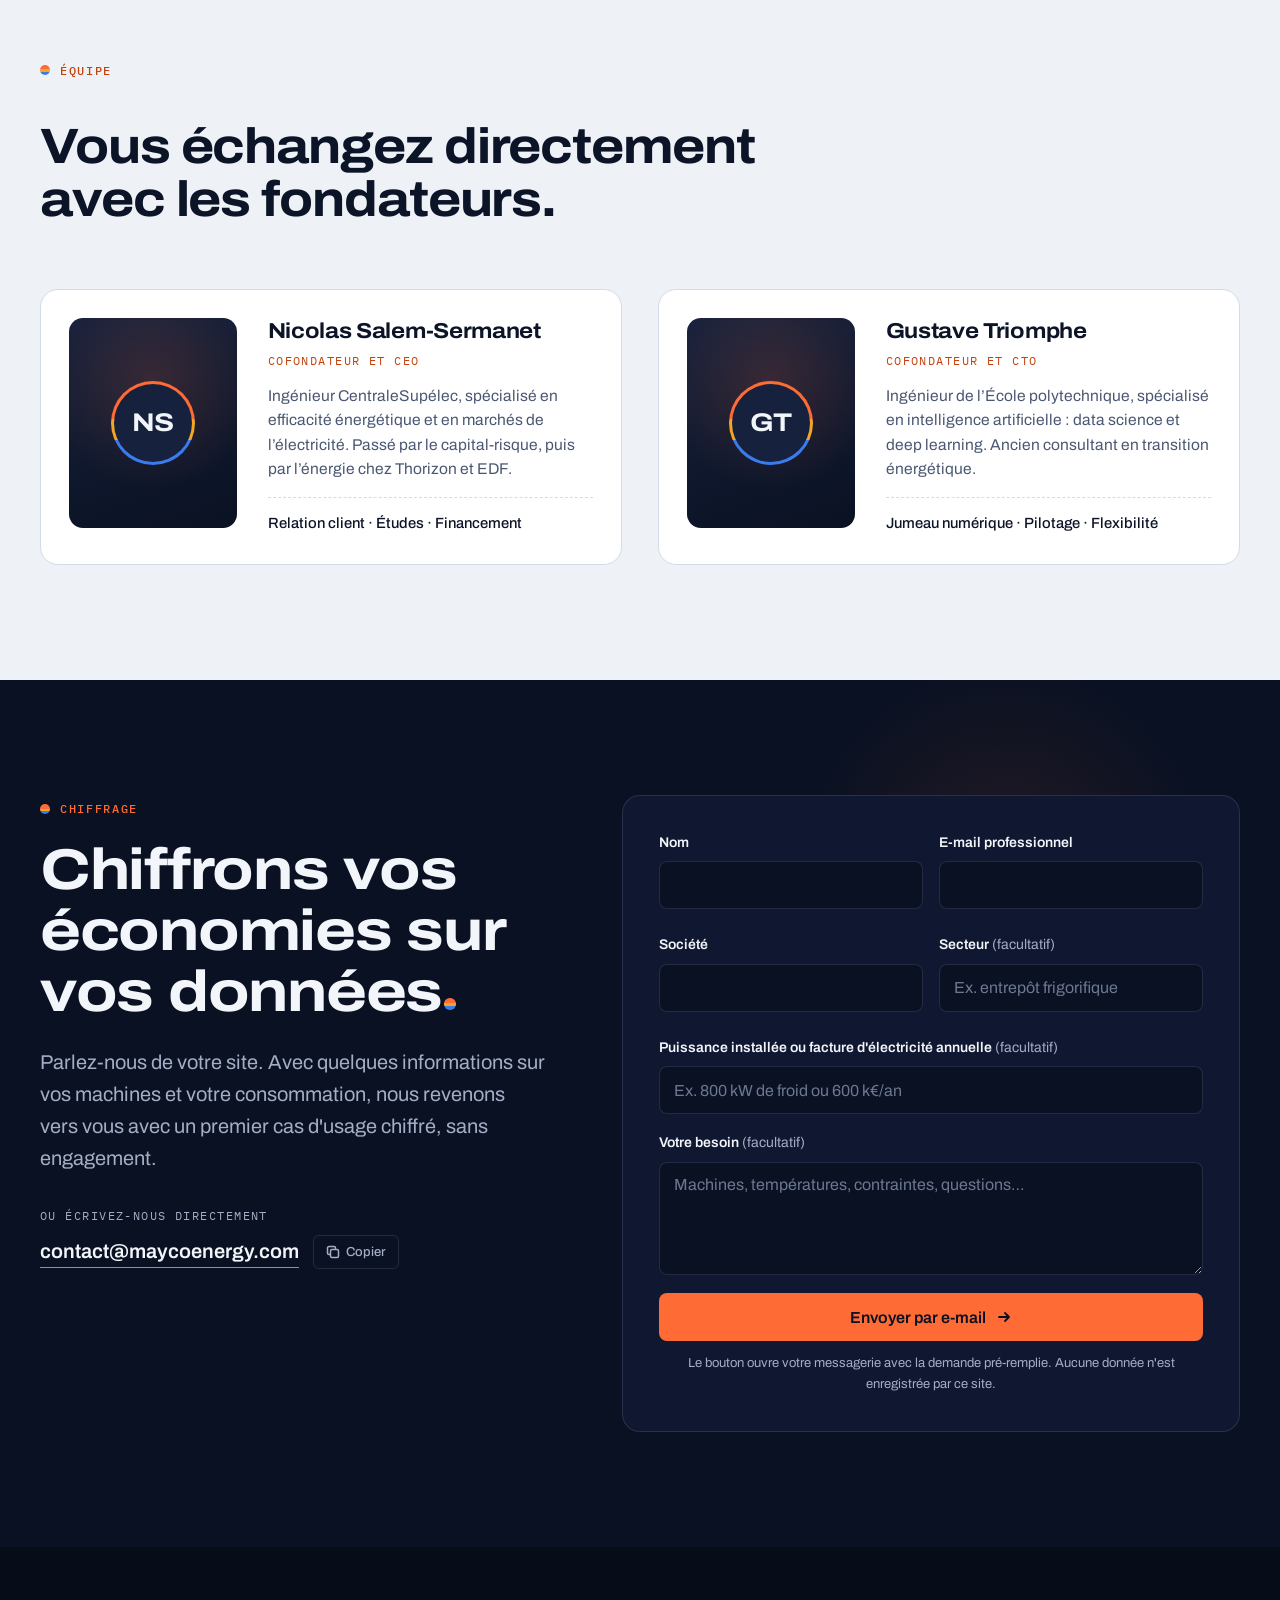
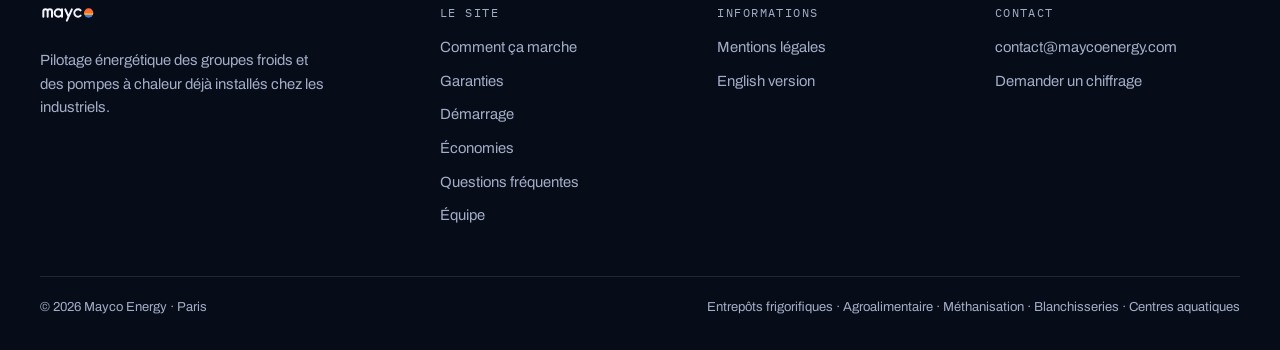
==== commit 90f75e99: "Onglets de section dans l'en-tête, apparitions au défilement, icônes des garanties Les liens de l'en" ====
--- a/index.html
+++ b/index.html
@@ -55,6 +55,7 @@
       </svg>
     </a>
     <nav class="nav" id="nav" aria-label="Navigation principale">
+      <span class="nav-ink" aria-hidden="true"></span>
       <a href="#solution">Comment ça marche</a>
       <a href="#garanties">Garanties</a>
       <a href="#demarrage">Démarrage</a>
@@ -71,6 +72,7 @@
       <button class="menu-btn" type="button" aria-expanded="false" aria-controls="nav" aria-label="Menu"><span class="bars"></span></button>
     </div>
   </div>
+  <div class="scroll-progress" aria-hidden="true"></div>
 </header>
 
 <main id="contenu">
@@ -254,19 +256,19 @@
       </div>
       <ul class="guard-list is-wide">
           <li>
-            <svg viewBox="0 0 22 22" fill="none" stroke="currentColor" stroke-width="1.8" stroke-linecap="round" stroke-linejoin="round" style="color: var(--cold-ink);" aria-hidden="true"><circle cx="11" cy="11" r="9.5"/><path d="M6.8 11.3l2.9 2.9 5.6-6"/></svg>
+            <svg class="guard-icon" viewBox="0 0 22 22" fill="none" stroke="currentColor" stroke-width="1.6" stroke-linecap="round" stroke-linejoin="round" aria-hidden="true"><path d="M8.5 4.8a2.3 2.3 0 0 1 4.6 0v8a4.2 4.2 0 1 1-4.6 0Z"/><path d="M10.8 9.5v5.3"/><path d="M16.2 6.5h3.3M16.2 10.5h3.3"/></svg>
             <span><strong>Dans votre plage de température</strong>Le pilotage reste dans les bornes que vous fixez. Températures et consignes sont tracées et horodatées.</span>
           </li>
           <li>
-            <svg viewBox="0 0 22 22" fill="none" stroke="currentColor" stroke-width="1.8" stroke-linecap="round" stroke-linejoin="round" style="color: var(--cold-ink);" aria-hidden="true"><circle cx="11" cy="11" r="9.5"/><path d="M6.8 11.3l2.9 2.9 5.6-6"/></svg>
+            <svg class="guard-icon" viewBox="0 0 22 22" fill="none" stroke="currentColor" stroke-width="1.6" stroke-linecap="round" stroke-linejoin="round" aria-hidden="true"><path d="M11 2.2 4.2 4.8v5.4c0 4.3 2.9 7.8 6.8 9.3 3.9-1.5 6.8-5 6.8-9.3V4.8Z"/><path d="m7.9 10.9 2.2 2.2 4.2-4.4"/></svg>
             <span><strong>Sécurités intactes</strong>Automates, sécurités constructeur et régulation d'origine restent en place. Mayco transmet des consignes et ne remplace rien.</span>
           </li>
           <li>
-            <svg viewBox="0 0 22 22" fill="none" stroke="currentColor" stroke-width="1.8" stroke-linecap="round" stroke-linejoin="round" style="color: var(--cold-ink);" aria-hidden="true"><circle cx="11" cy="11" r="9.5"/><path d="M6.8 11.3l2.9 2.9 5.6-6"/></svg>
+            <svg class="guard-icon" viewBox="0 0 22 22" fill="none" stroke="currentColor" stroke-width="1.6" stroke-linecap="round" stroke-linejoin="round" aria-hidden="true"><path d="M6 7.5h8.2a4.3 4.3 0 0 1 0 8.6H8"/><path d="M8.8 4.3 5.6 7.5l3.2 3.2"/></svg>
             <span><strong>Repli automatique</strong>Si la liaison est coupée, vos machines reprennent d'elles-mêmes leur régulation habituelle.</span>
           </li>
           <li>
-            <svg viewBox="0 0 22 22" fill="none" stroke="currentColor" stroke-width="1.8" stroke-linecap="round" stroke-linejoin="round" style="color: var(--cold-ink);" aria-hidden="true"><circle cx="11" cy="11" r="9.5"/><path d="M6.8 11.3l2.9 2.9 5.6-6"/></svg>
+            <svg class="guard-icon" viewBox="0 0 22 22" fill="none" stroke="currentColor" stroke-width="1.6" stroke-linecap="round" stroke-linejoin="round" aria-hidden="true"><path d="M14.6 3.2a4.3 4.3 0 0 0-4.1 5.7l-6.3 6.3a1.9 1.9 0 0 0 2.7 2.7l6.3-6.3a4.3 4.3 0 0 0 5.7-4.1l-2.6 2.6-2.8-.9-.9-2.8Z"/></svg>
             <span><strong>Votre mainteneur garde la main</strong>La maintenance reste chez votre frigoriste ou votre installateur, avec qui nous travaillons.</span>
           </li>
         </ul>
@@ -477,7 +479,7 @@
   </section>
 
   <!-- CONTACT -->
-  <section class="band band-night section" id="contact" aria-labelledby="contact-title">
+  <section class="band band-night section has-glow" id="contact" aria-labelledby="contact-title">
     <div class="wrap contact">
       <div>
         <p class="eyebrow">Chiffrage</p>
--- a/assets/css/site.css
+++ b/assets/css/site.css
@@ -1558,3 +1558,97 @@
 @media (max-width: 520px) {
   .hero .btn-row .btn { flex: 1 1 100%; }
 }
+
+/* ---------- Finitions : onglets, barre de lecture, apparitions ---------- */
+
+/* Onglets de l'en-tête : une pastille glisse sous la section en cours de lecture */
+.nav-ink { display: none; }
+.nav a.is-active { color: var(--snow); }
+@media (min-width: 1101px) {
+  .nav { position: relative; gap: 2px; }
+  .nav a:not(.nav-cta) { position: relative; z-index: 1; padding: 7px 12px; border-radius: 999px; }
+  .nav-ink {
+    display: block;
+    position: absolute;
+    top: 50%;
+    left: 0;
+    width: 0;
+    height: 34px;
+    margin-top: -17px;
+    border-radius: 999px;
+    border: 1px solid rgba(242, 245, 250, 0.14);
+    background: rgba(242, 245, 250, 0.07);
+    opacity: 0;
+    pointer-events: none;
+    transition: transform 0.45s cubic-bezier(0.6, 0, 0.2, 1), width 0.45s cubic-bezier(0.6, 0, 0.2, 1), opacity 0.3s ease;
+  }
+  .nav-ink::after {
+    content: "";
+    position: absolute;
+    left: 14px;
+    right: 14px;
+    bottom: -1px;
+    height: 2px;
+    border-radius: 2px;
+    background: linear-gradient(90deg, var(--heat), var(--amber) 55%, var(--cold));
+  }
+  .nav-ink.is-on { opacity: 1; }
+}
+@media (max-width: 1100px) {
+  .nav a.is-active { font-weight: 600; }
+}
+
+/* Barre de lecture sous l'en-tête, aux couleurs du point du logo */
+.scroll-progress {
+  position: absolute;
+  left: 0;
+  right: 0;
+  bottom: -1px;
+  height: 2px;
+  transform: scaleX(0);
+  transform-origin: left;
+  background: linear-gradient(90deg, var(--heat), var(--amber) 55%, var(--cold));
+  pointer-events: none;
+}
+
+/* Garanties : une icône par engagement */
+.guard-icon { color: var(--cold-ink); }
+.guard-list.is-wide svg.guard-icon {
+  width: 46px;
+  height: 46px;
+  padding: 10px;
+  border-radius: 12px;
+  border: 1px solid var(--line);
+  background: var(--surface);
+  box-shadow: 0 10px 22px -16px rgba(12, 20, 39, 0.4);
+  transition: transform 0.25s ease, border-color 0.25s ease;
+}
+.guard-list.is-wide li:hover svg.guard-icon { transform: translateY(-2px); border-color: rgba(29, 78, 216, 0.35); }
+
+/* Cartes : léger relief au survol */
+.lever, .member { transition: transform 0.25s ease, border-color 0.25s ease, box-shadow 0.25s ease; }
+.lever:hover { transform: translateY(-2px); border-color: rgba(255, 107, 53, 0.35); }
+.member:hover { transform: translateY(-2px); box-shadow: 0 26px 44px -32px rgba(12, 20, 39, 0.45); }
+
+/* Contact : halo stratifié, en écho au hero */
+.section.has-glow { position: relative; overflow: hidden; }
+.section.has-glow::before {
+  content: "";
+  position: absolute;
+  inset: -20% -10% auto 35%;
+  height: 120%;
+  background:
+    radial-gradient(closest-side, rgba(255, 107, 53, 0.1), transparent 70%) 70% 15% / 60% 55% no-repeat,
+    radial-gradient(closest-side, rgba(59, 123, 240, 0.12), transparent 70%) 30% 85% / 70% 65% no-repeat;
+  pointer-events: none;
+}
+.section.has-glow > .wrap { position: relative; z-index: 1; }
+
+/* Apparition des blocs au défilement (classes posées par site.js, jamais dans le HTML) */
+.rv {
+  opacity: 0;
+  transform: translateY(22px);
+  transition: opacity 0.8s ease, transform 0.8s cubic-bezier(0.2, 0.7, 0.2, 1);
+  transition-delay: var(--rv-d, 0s);
+}
+.rv.is-in { opacity: 1; transform: none; }
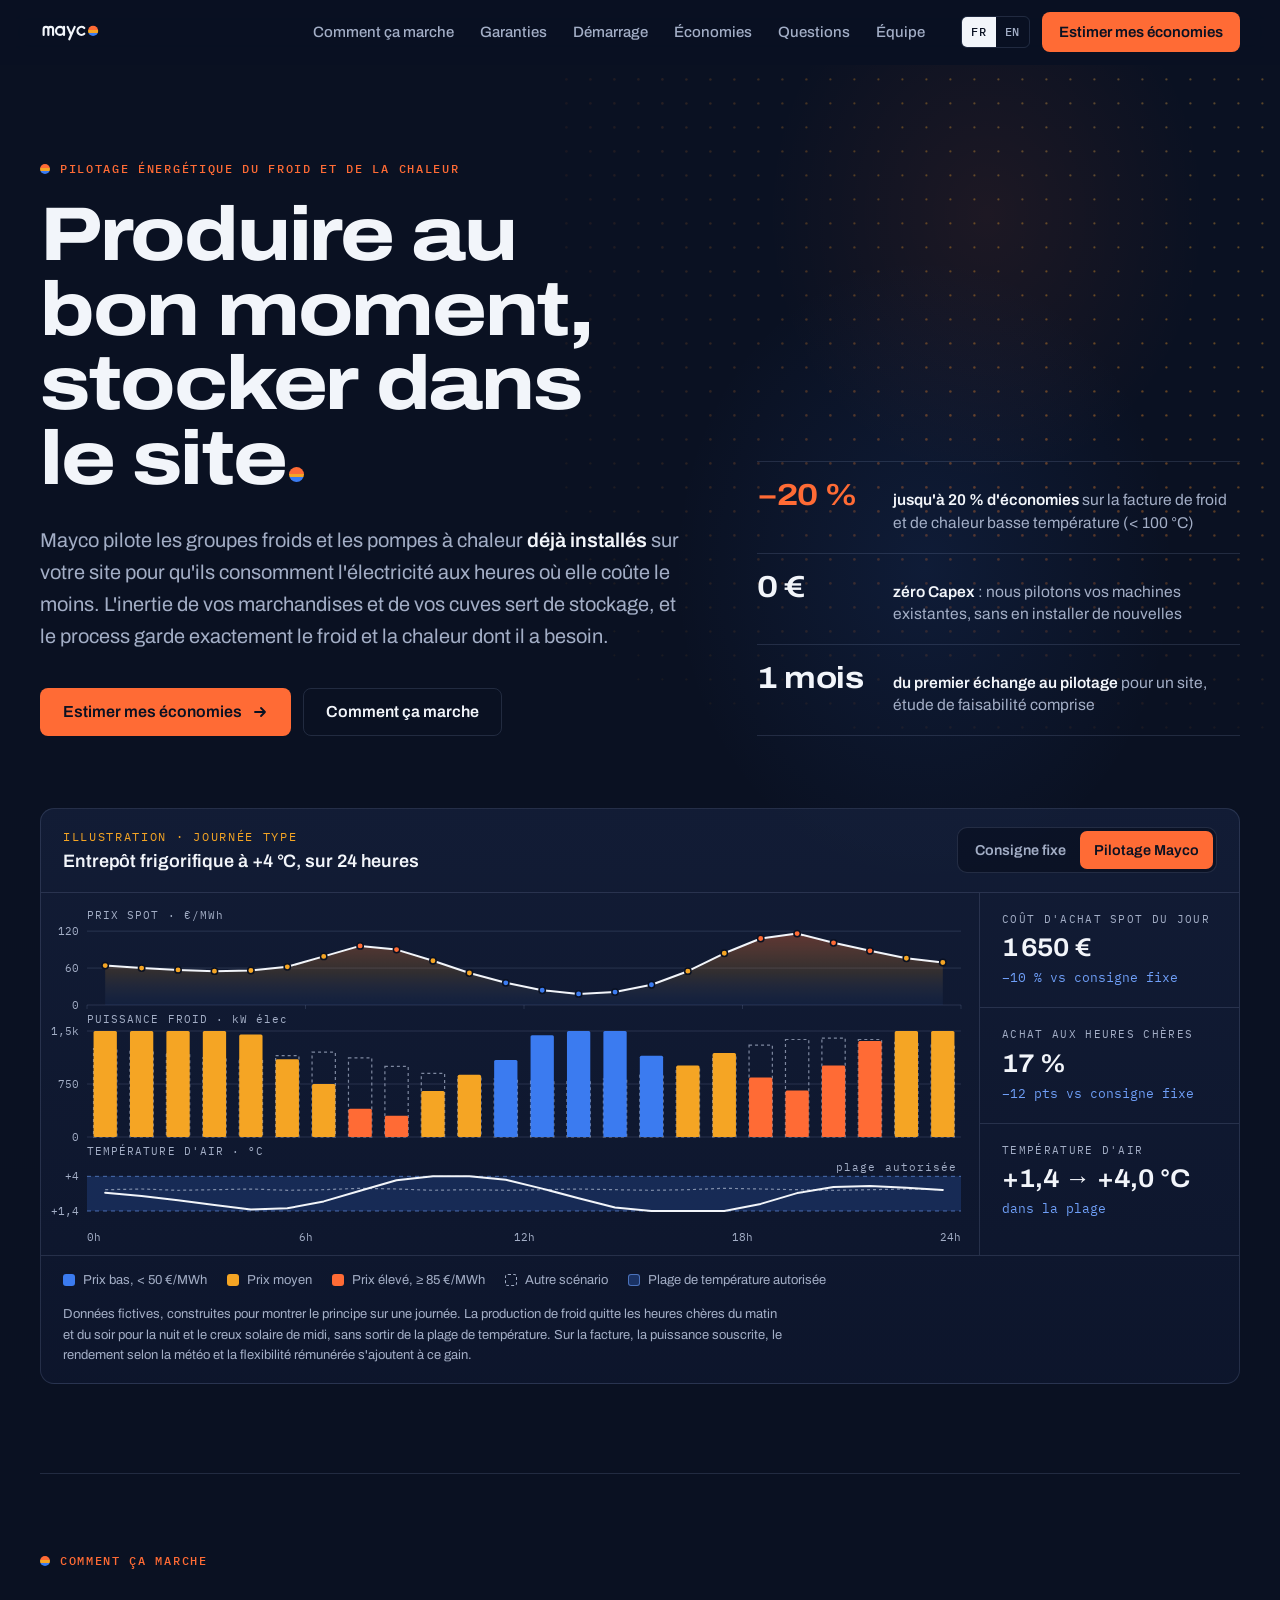
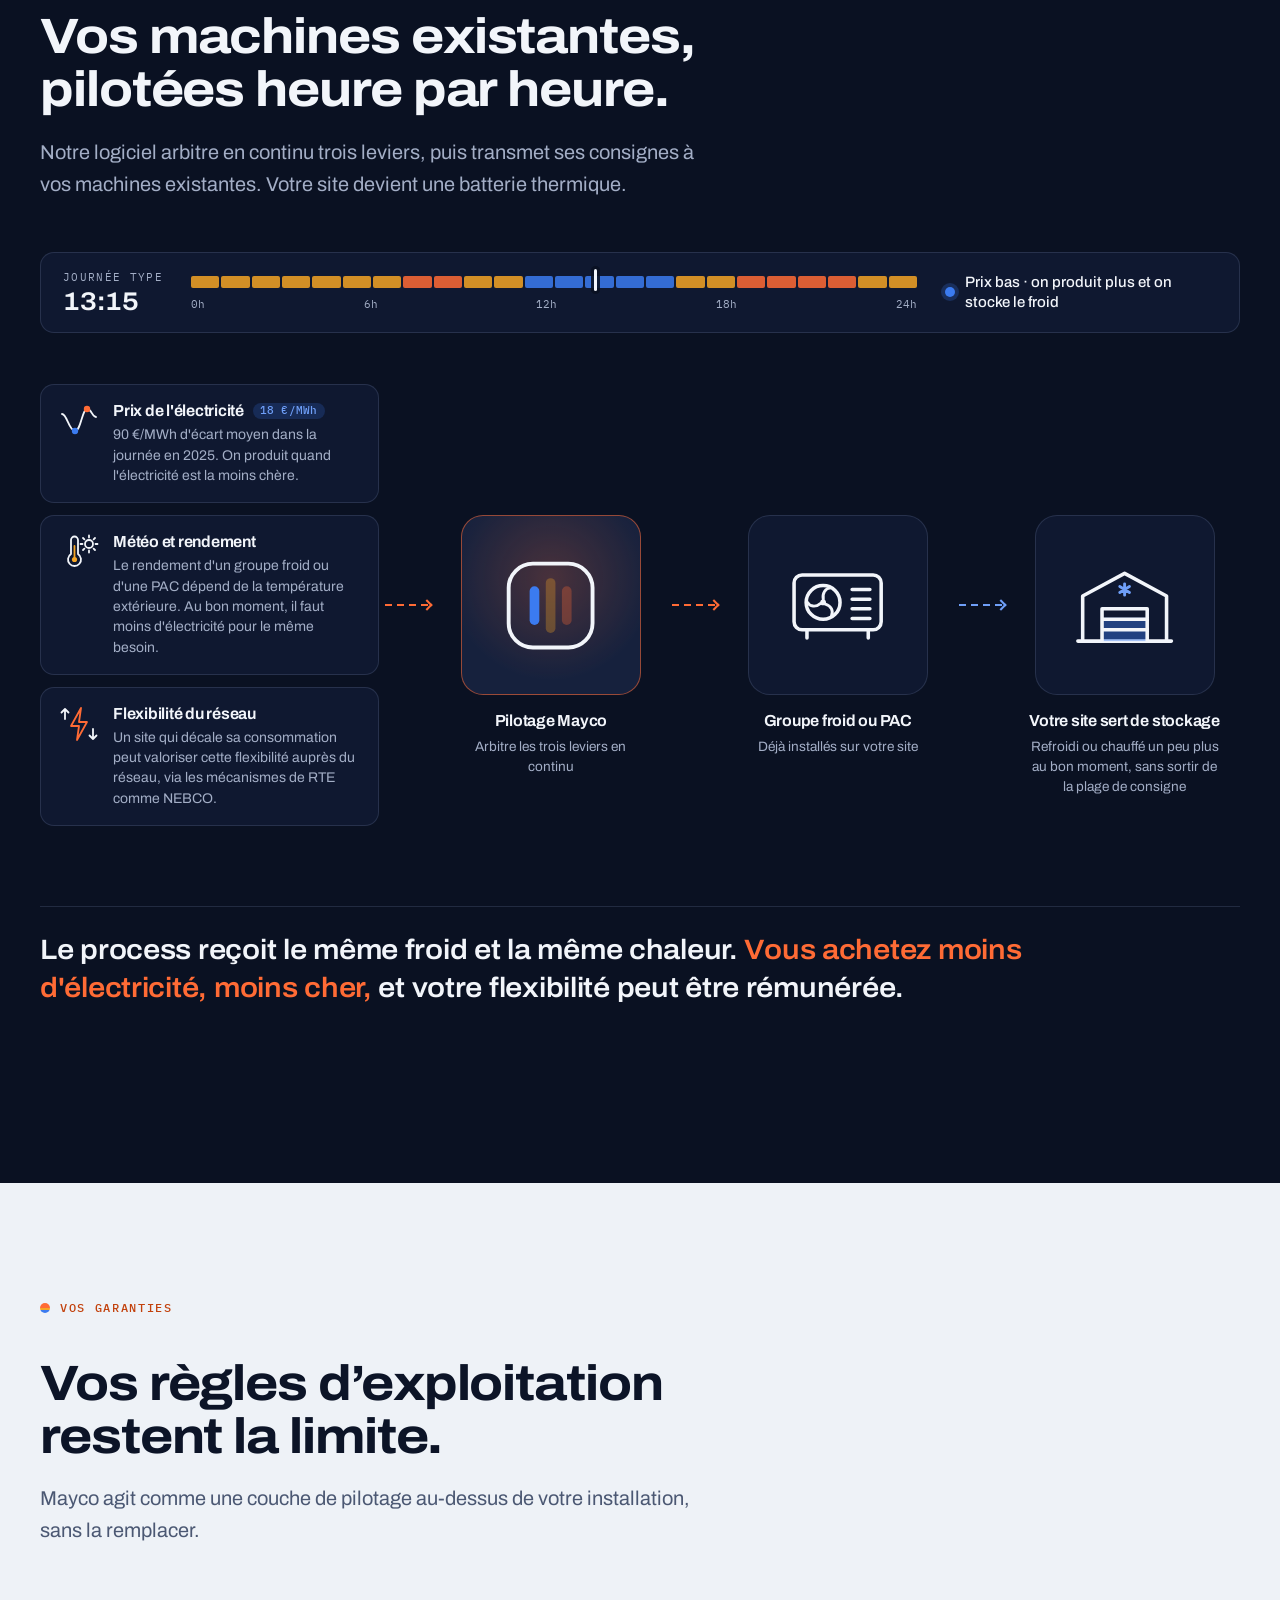
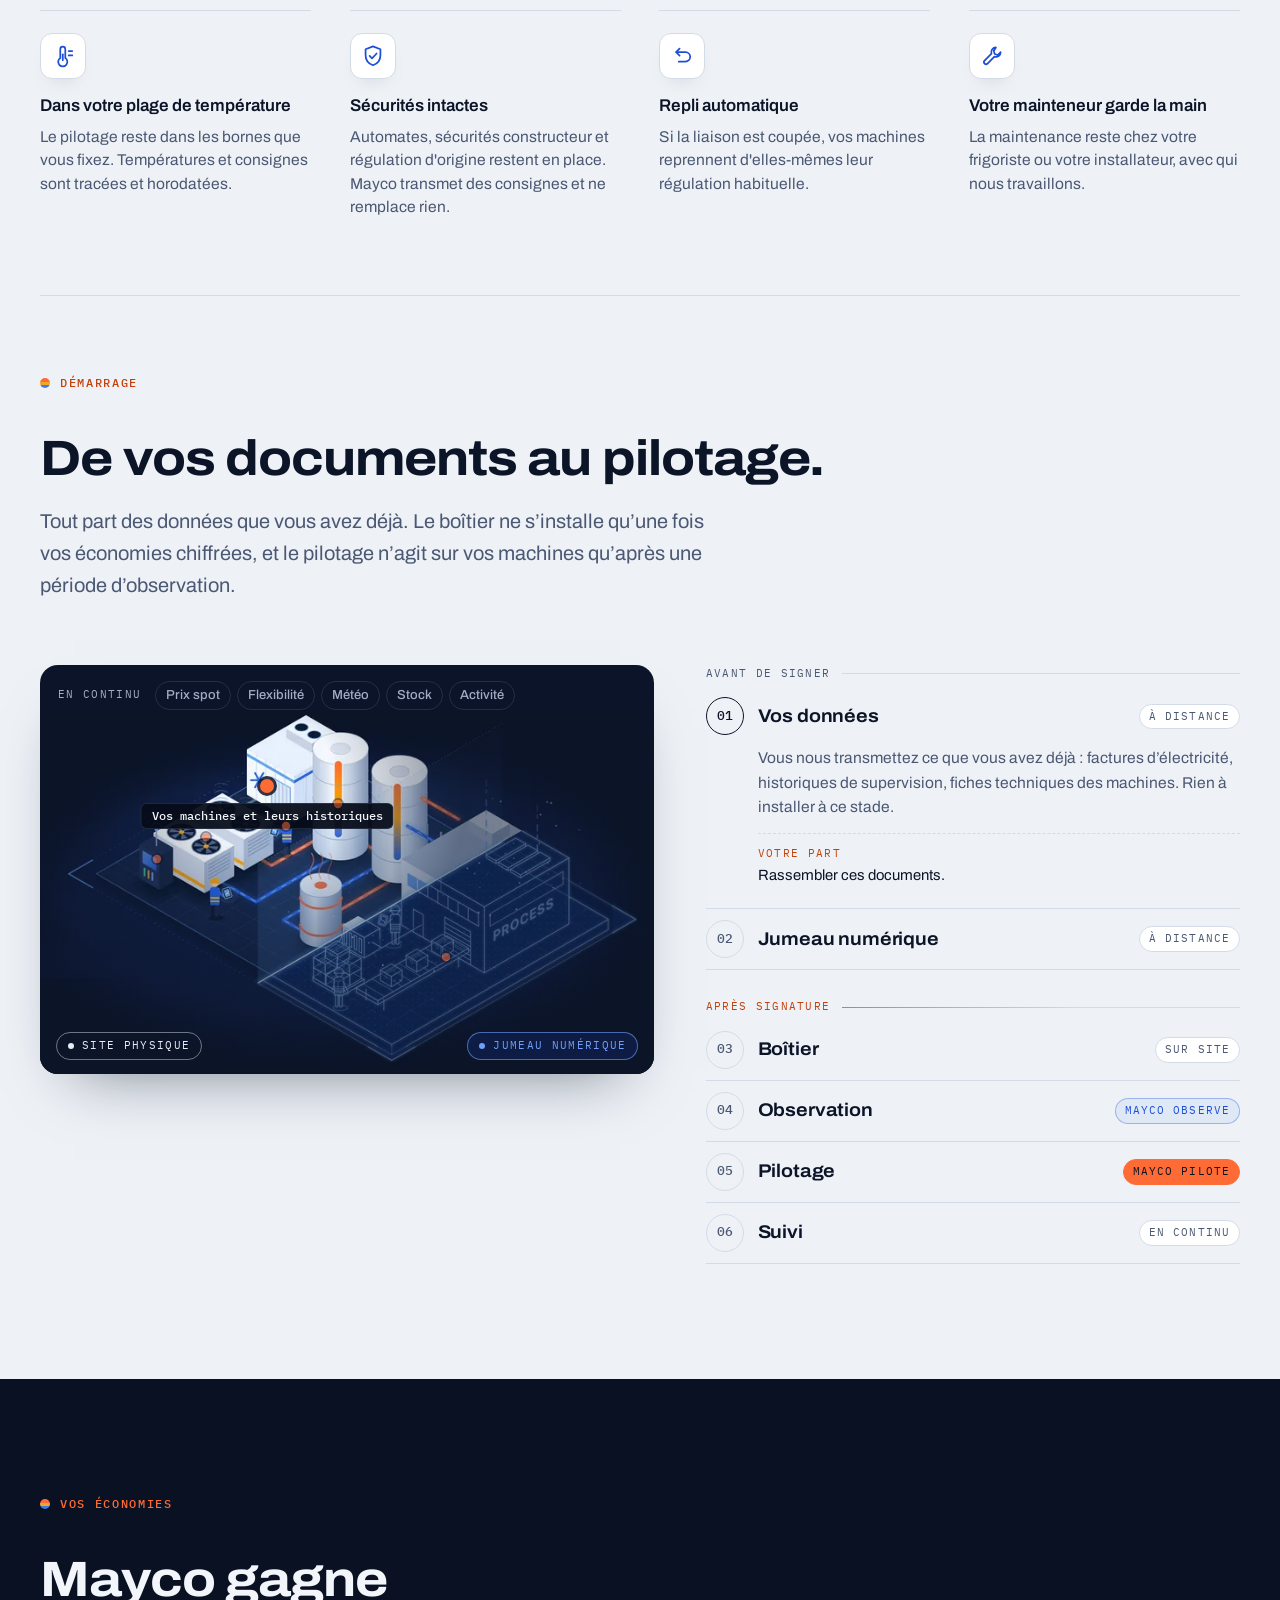
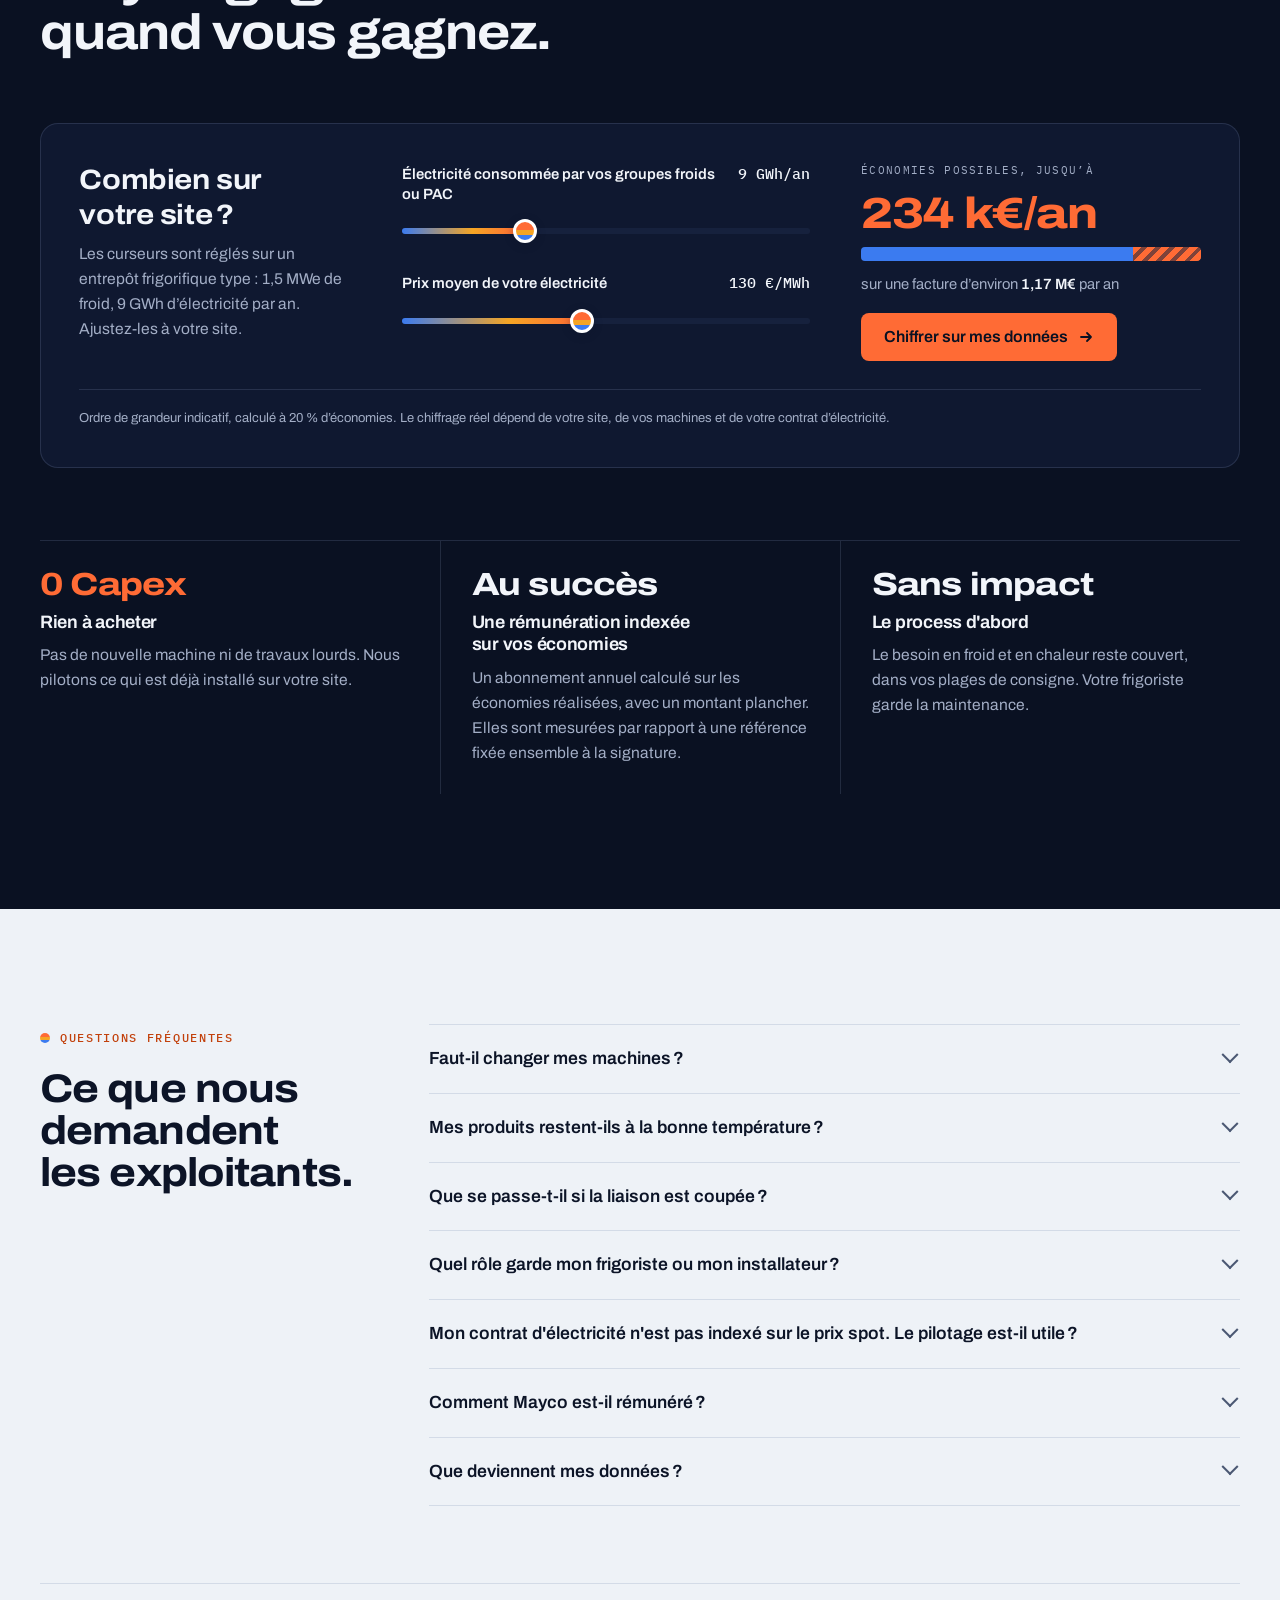
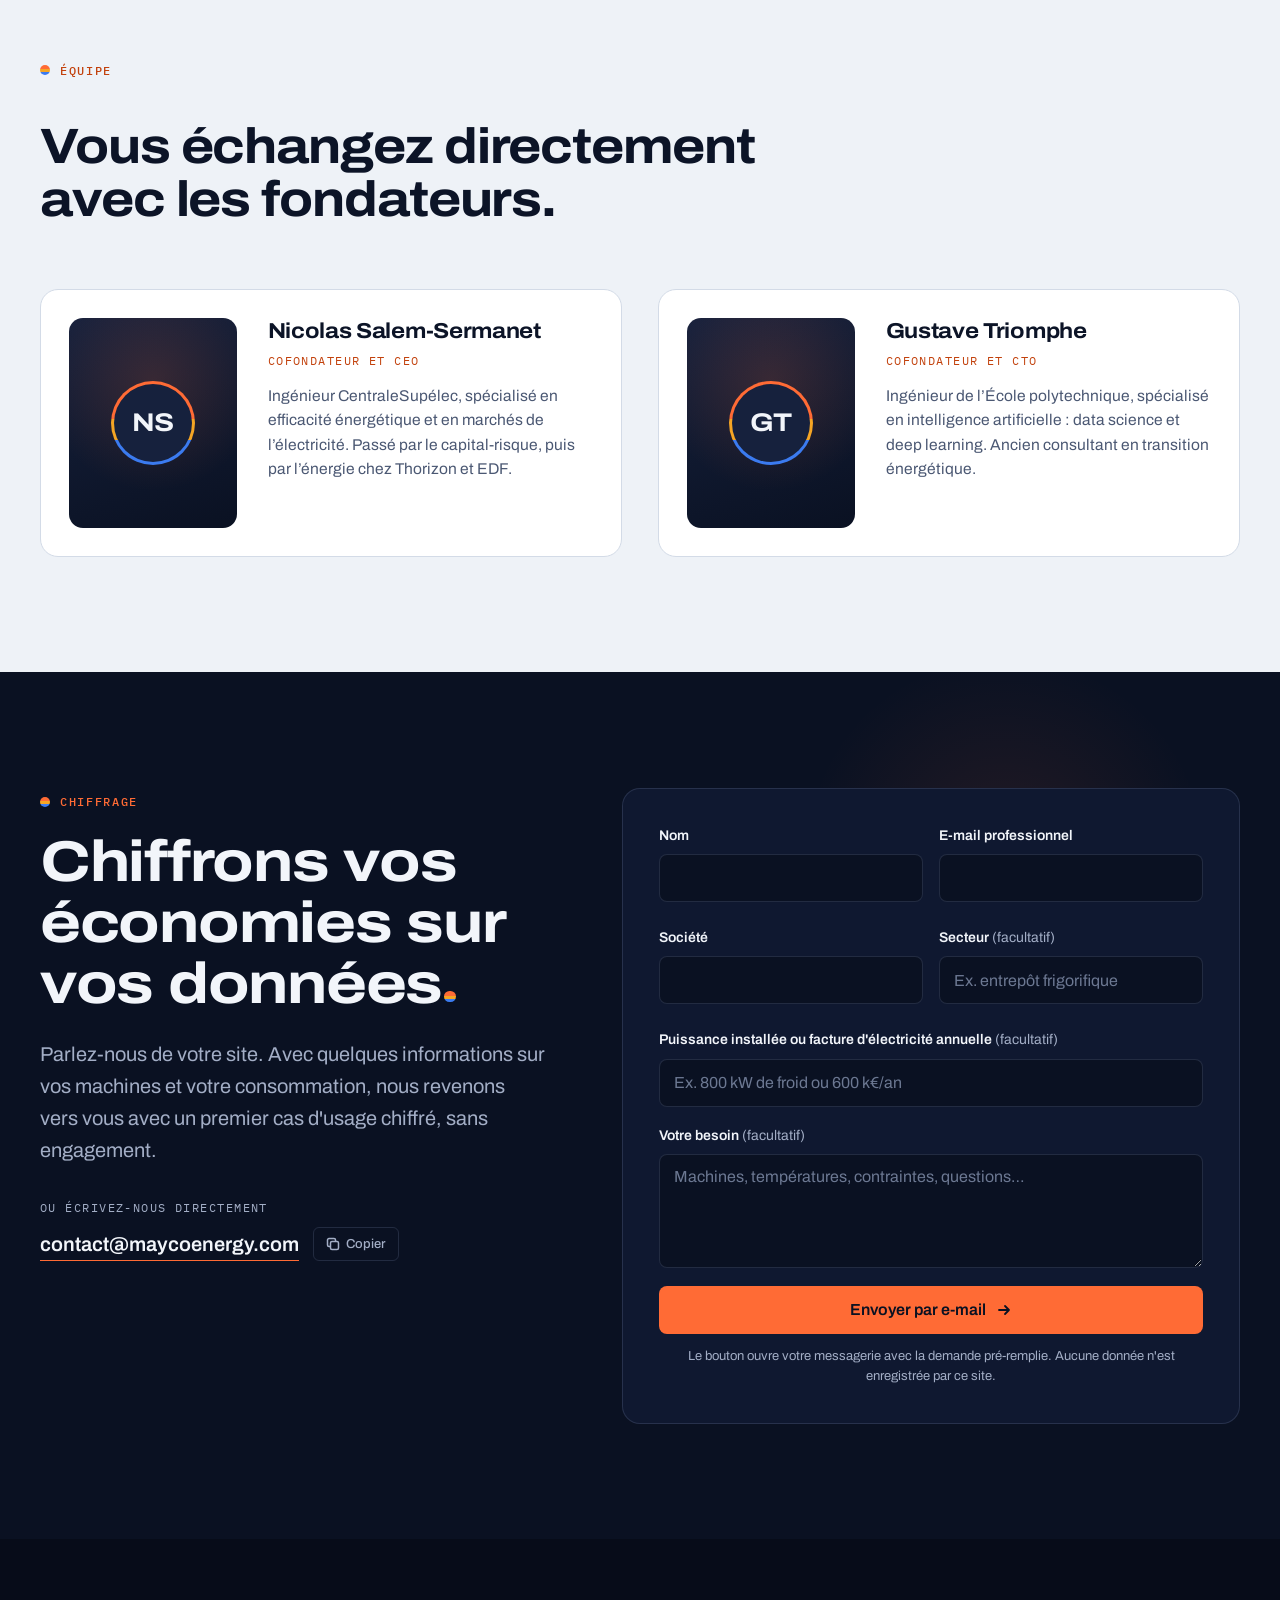
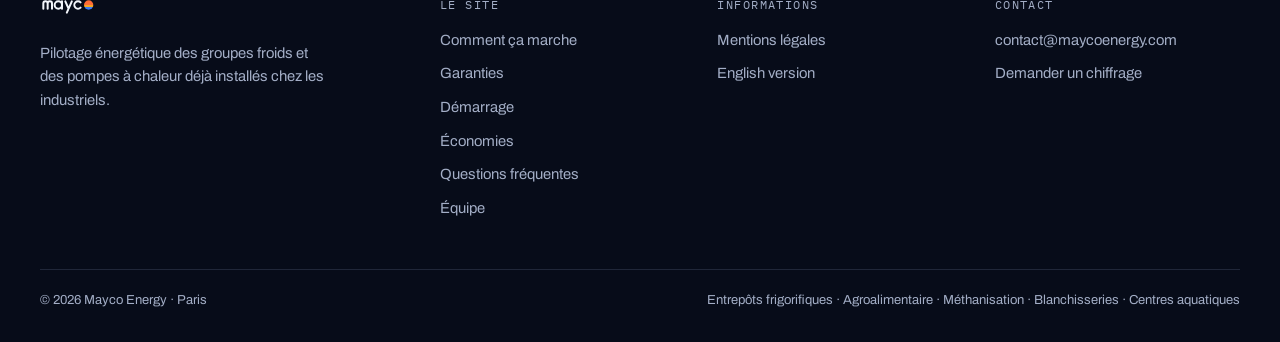
==== commit edeb63fc: "Équipe : retire la ligne des domaines sous chaque bio Co-Authored-By: Claude Opus 5.5 <noreply@anthr" ====
--- a/index.html
+++ b/index.html
@@ -462,7 +462,6 @@
             <h3>Nicolas Salem-Sermanet</h3>
             <p class="member-role">Cofondateur et CEO</p>
             <p class="member-bio">Ingénieur CentraleSupélec, spécialisé en efficacité énergétique et en marchés de l’électricité. Passé par le capital-risque, puis par l’énergie chez Thorizon et EDF.</p>
-            <p class="member-focus">Relation client · Études · Financement</p>
           </div>
         </article>
         <article class="member">
@@ -471,7 +470,6 @@
             <h3>Gustave Triomphe</h3>
             <p class="member-role">Cofondateur et CTO</p>
             <p class="member-bio">Ingénieur de l’École polytechnique, spécialisé en intelligence artificielle : data science et deep learning. Ancien consultant en transition énergétique.</p>
-            <p class="member-focus">Jumeau numérique · Pilotage · Flexibilité</p>
           </div>
         </article>
       </div>
--- a/assets/css/site.css
+++ b/assets/css/site.css
@@ -1548,7 +1548,6 @@
   color: var(--accent-ink);
 }
 .member-bio { margin-top: 14px; color: var(--muted); font-size: 0.975rem; line-height: 1.55; }
-.member-focus { margin-top: 16px; padding-top: 14px; border-top: 1px dashed var(--line); font-size: 0.925rem; font-weight: 500; }
 @media (max-width: 1040px) { .team { grid-template-columns: 1fr; } }
 @media (max-width: 560px) {
   .member { grid-template-columns: 1fr; }
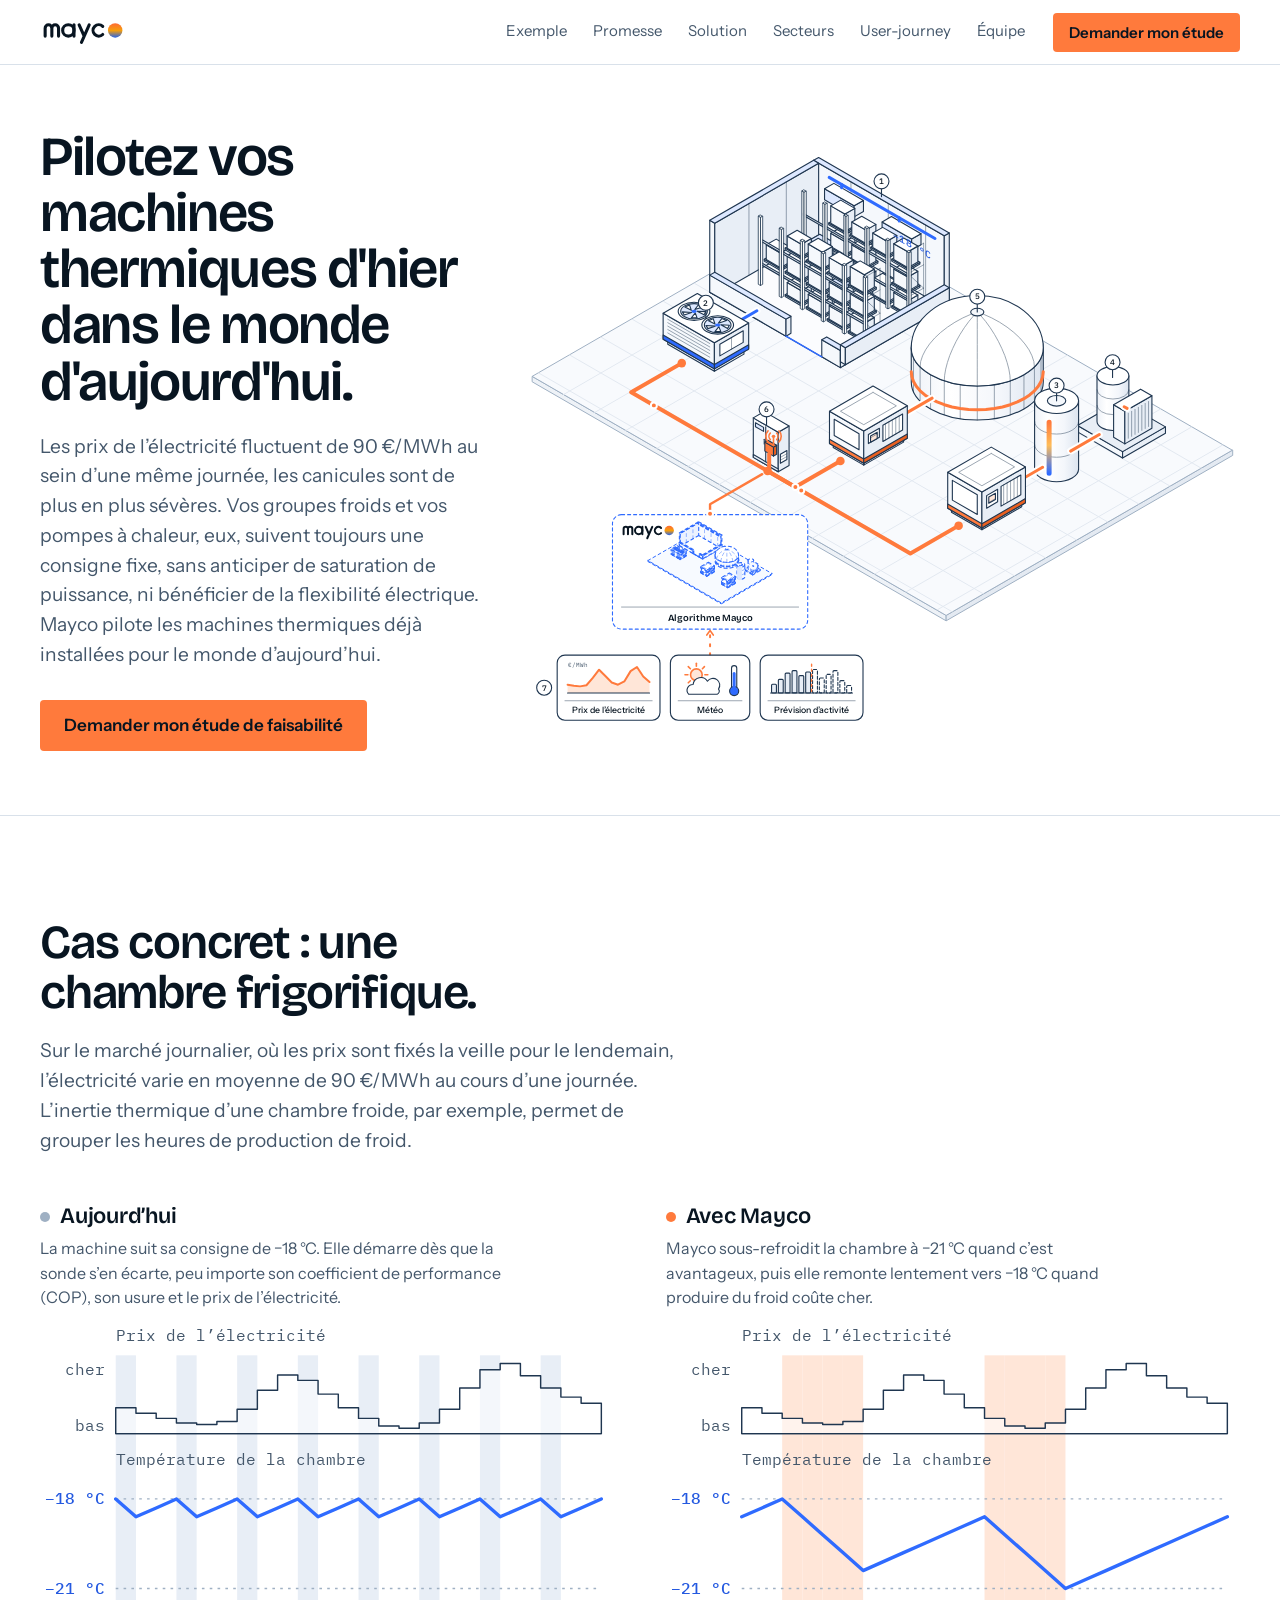
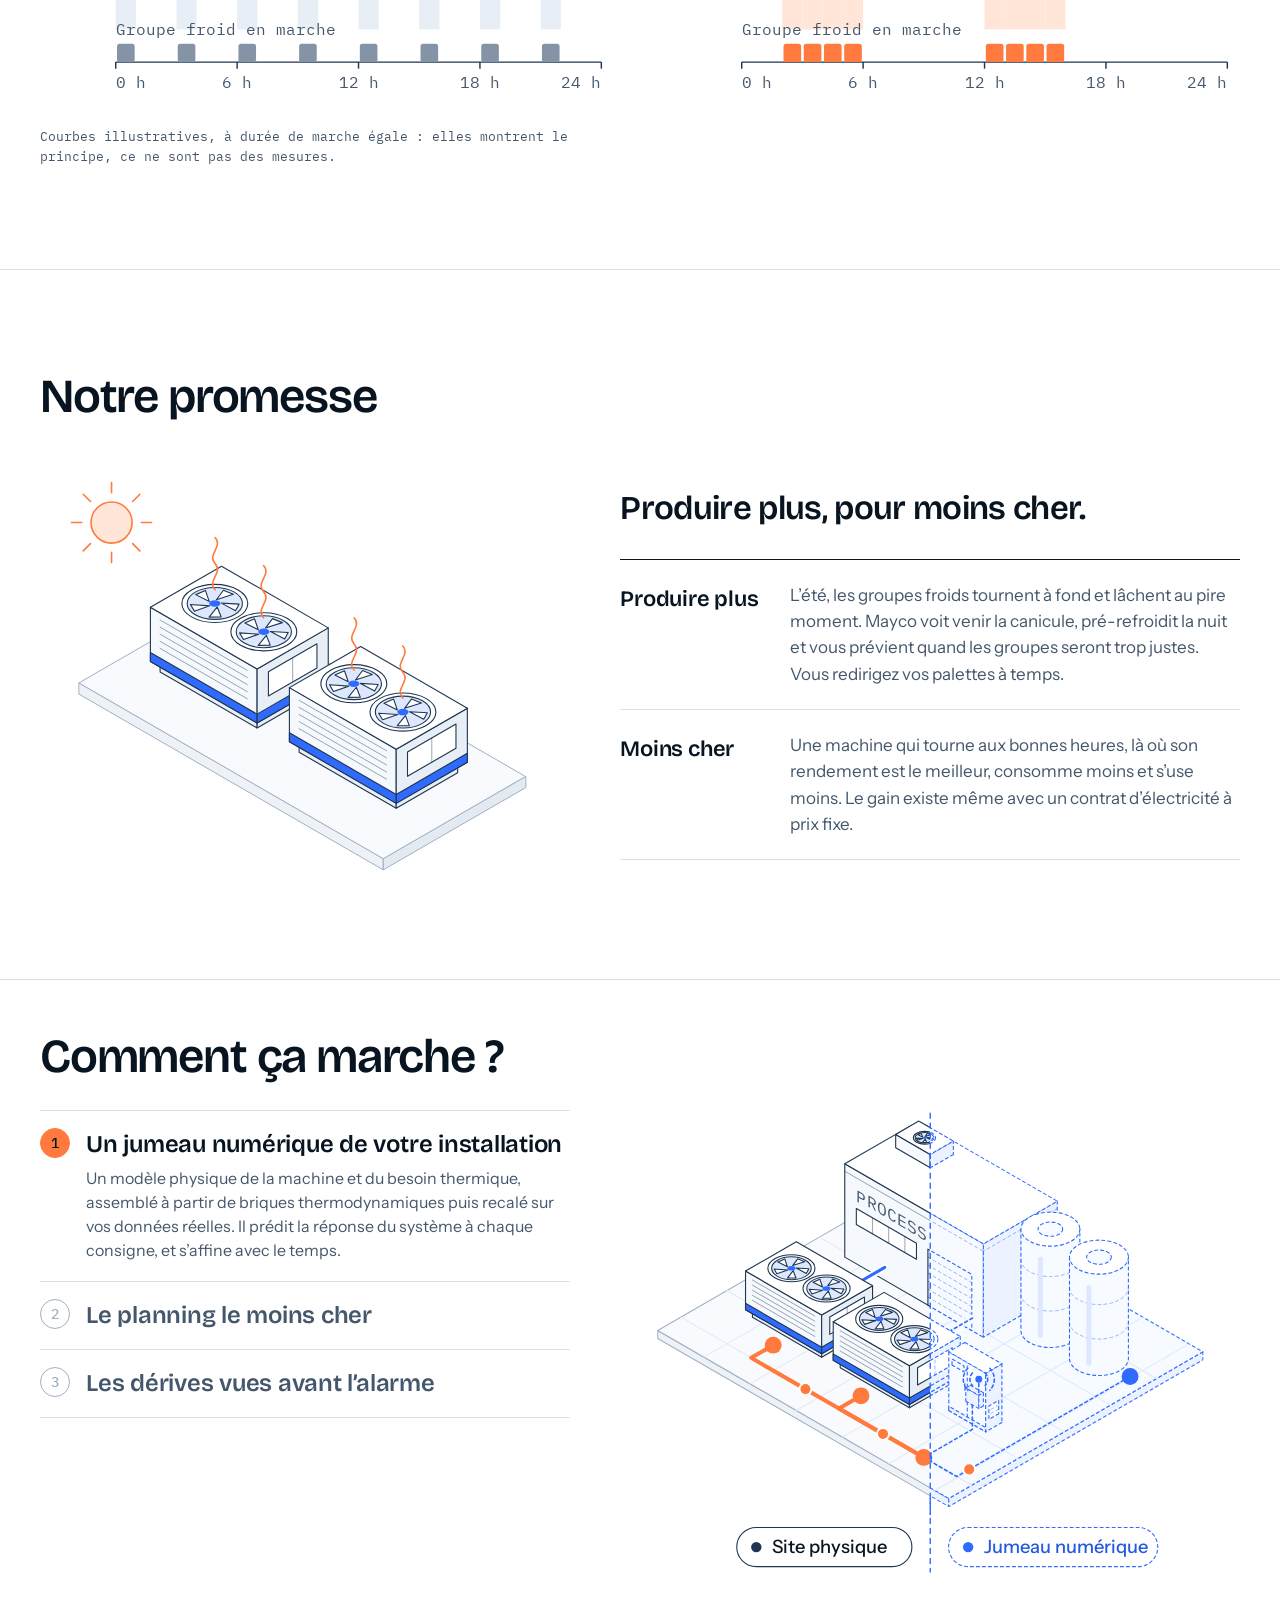
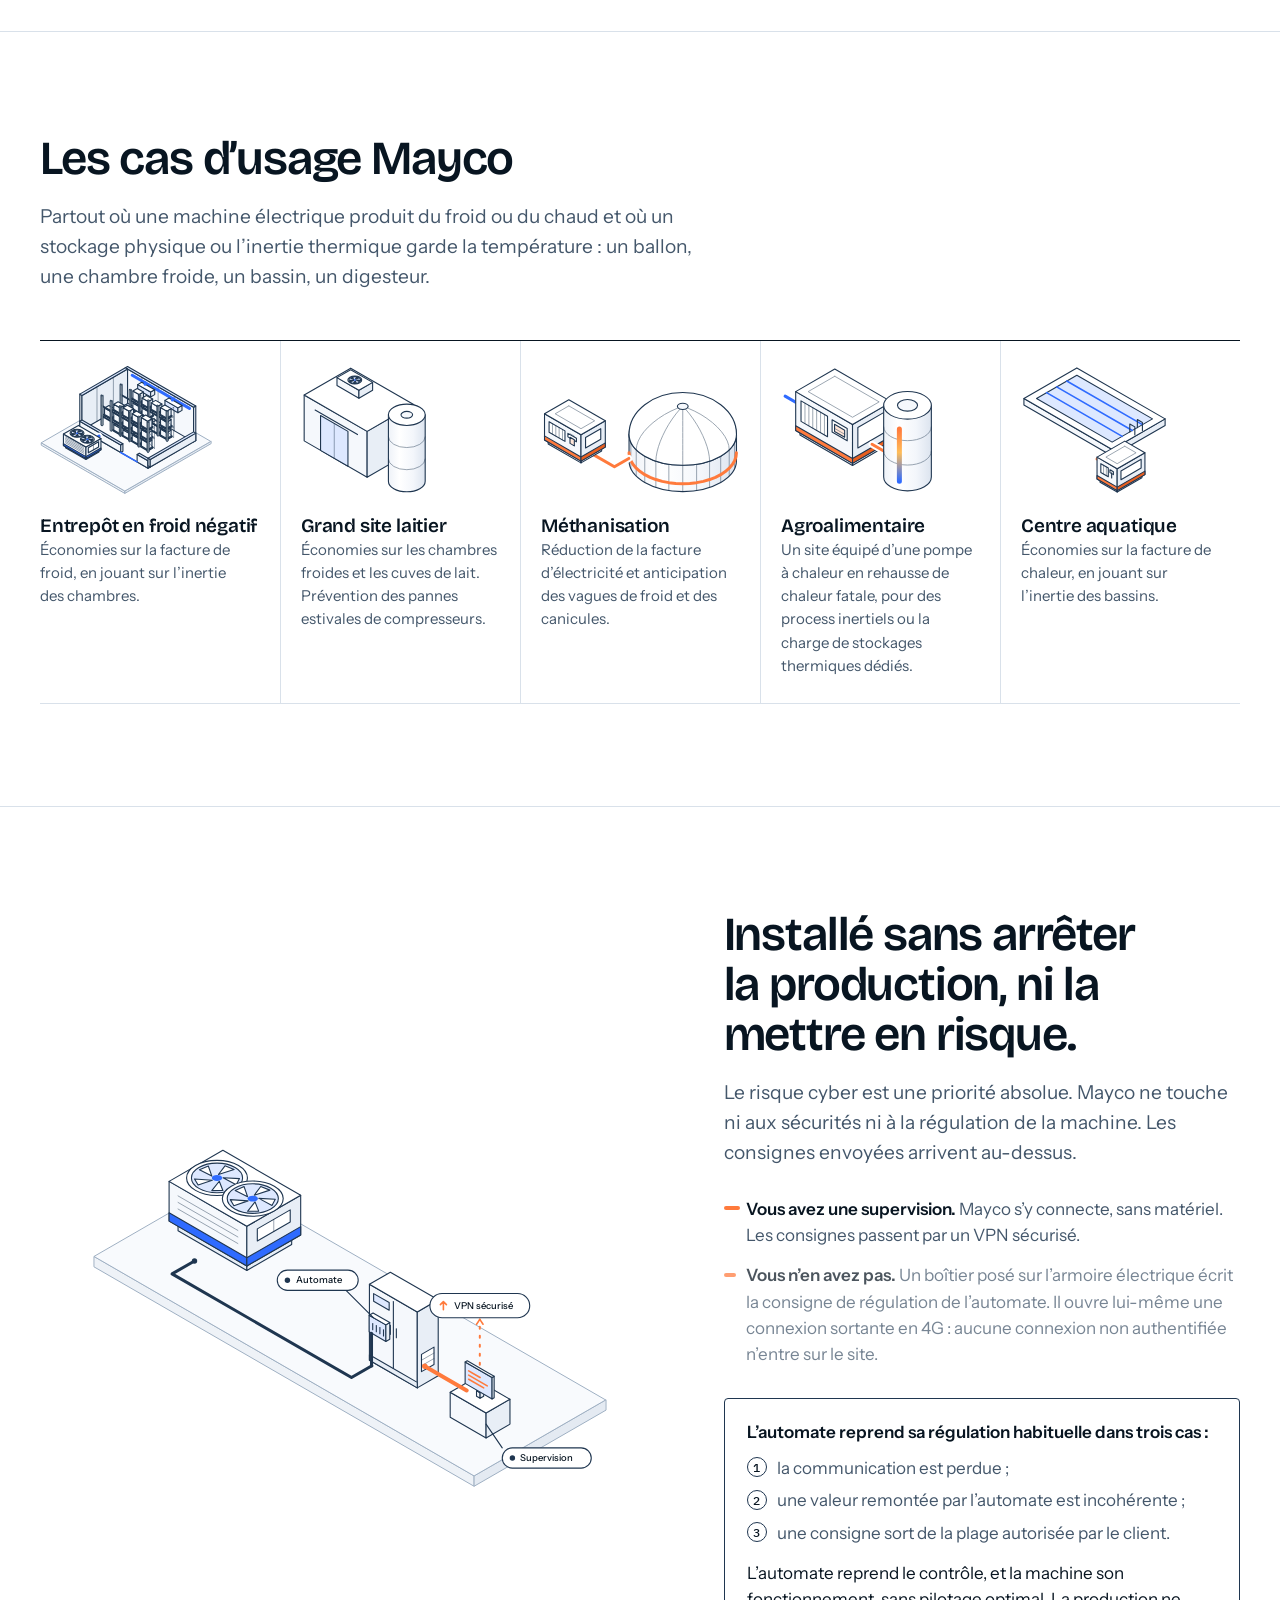
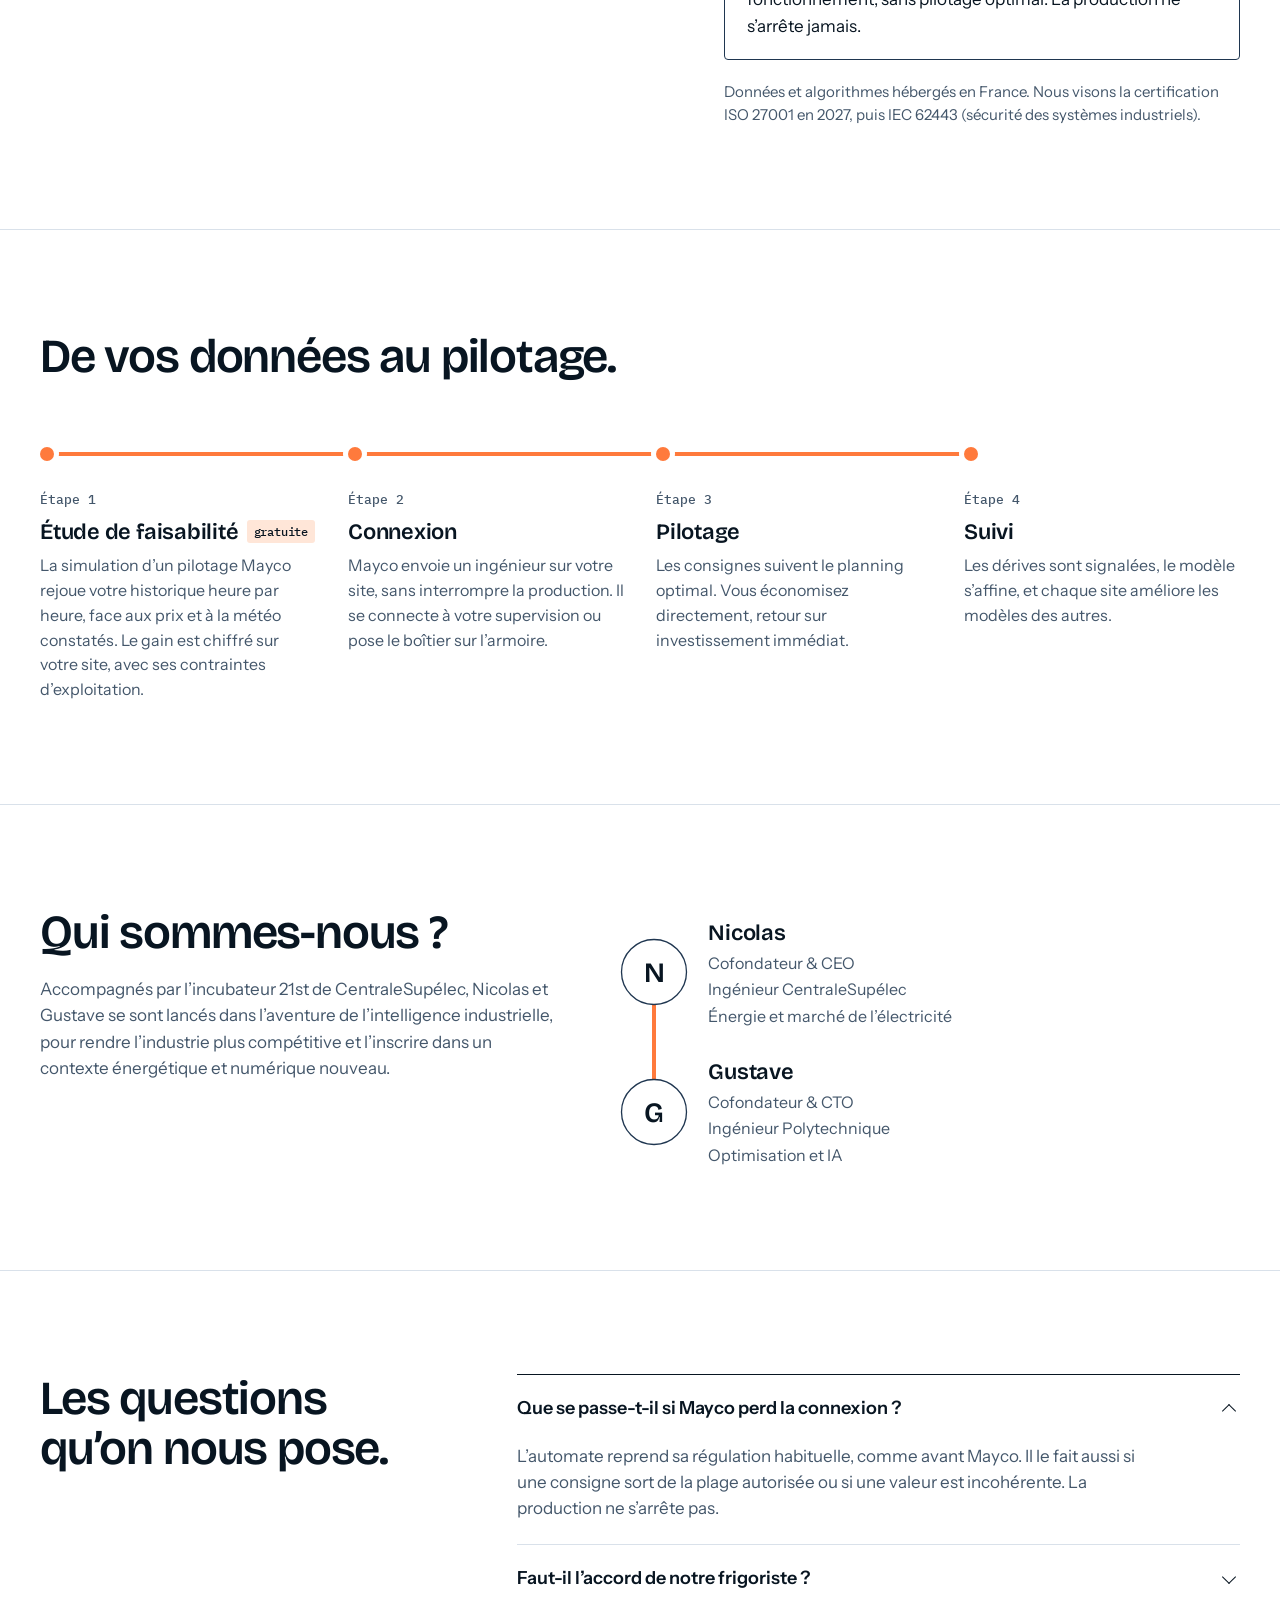
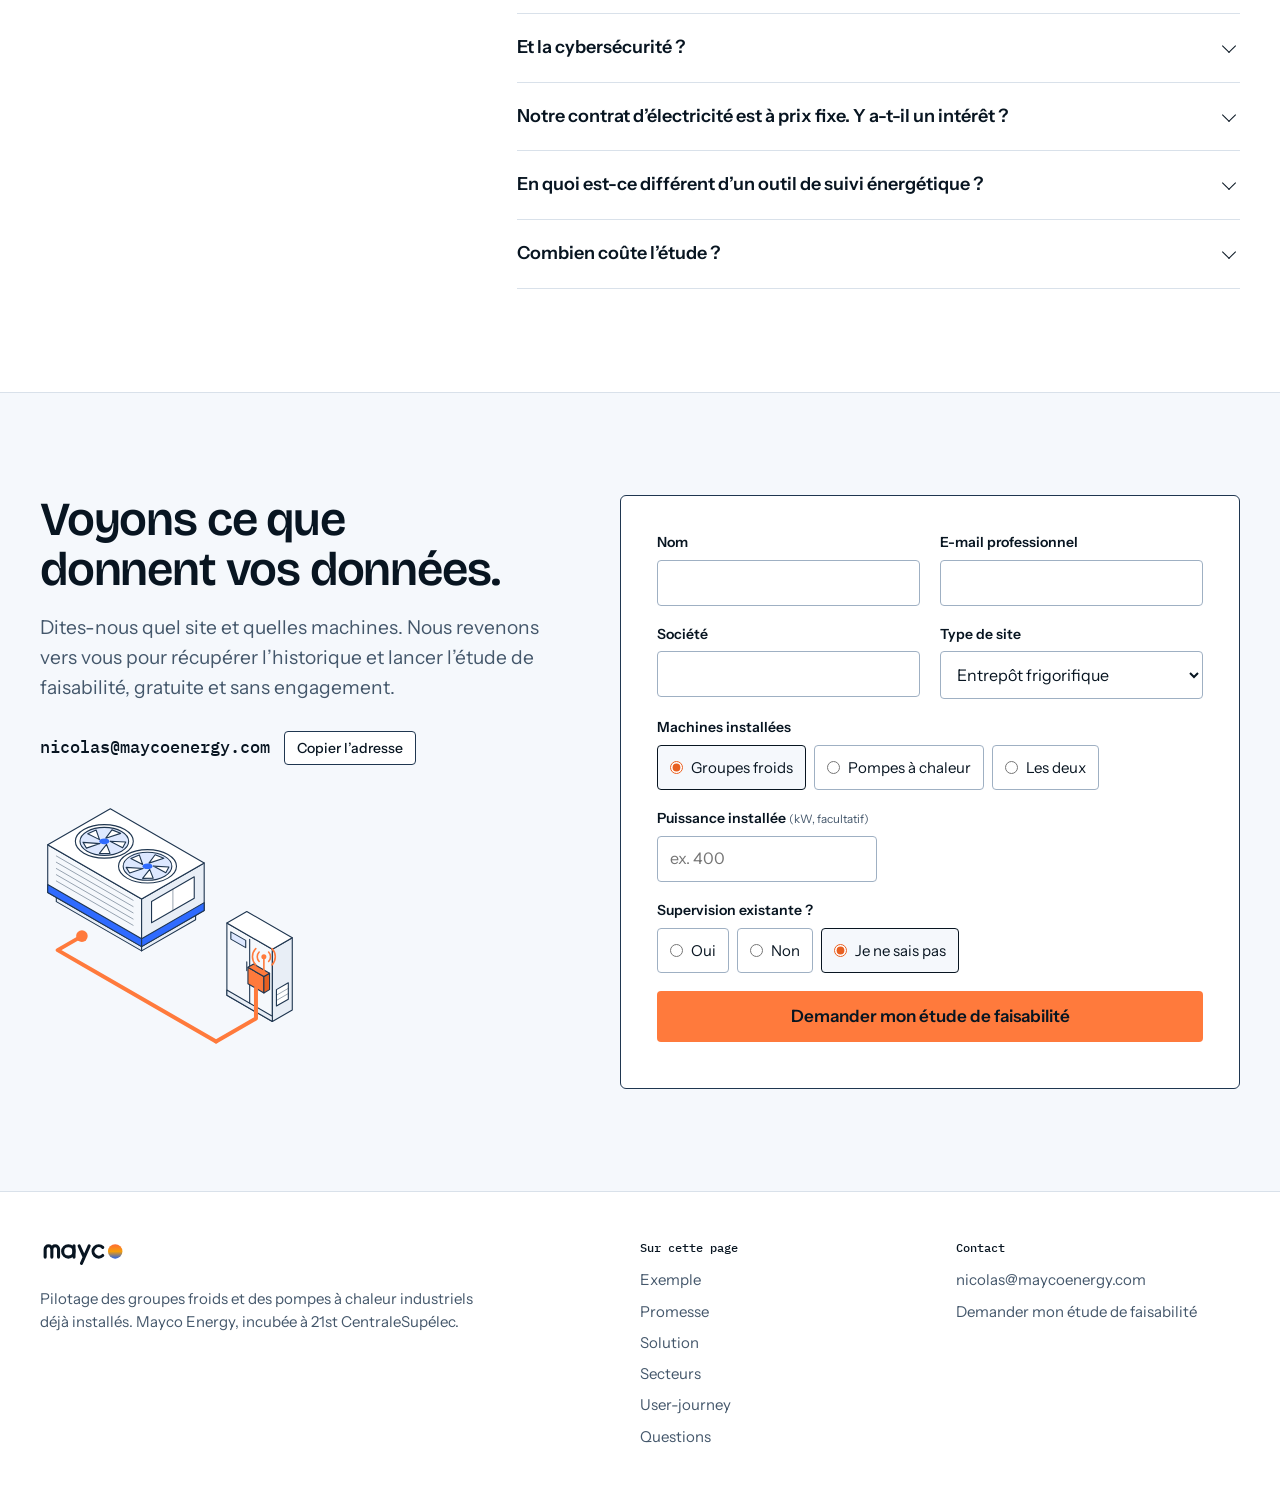
==== commit a069ffa1: "Nouveau site : pilotage des machines thermiques déjà installées (version « Mayco au trait ») Remplac" ====
--- a/index.html
+++ b/index.html
@@ -1,580 +1,1561 @@
-<!DOCTYPE html>
+<!doctype html>
 <html lang="fr">
 <head>
 <meta charset="utf-8">
 <meta name="viewport" content="width=device-width, initial-scale=1, viewport-fit=cover">
-<title>Mayco Energy | Pilotage énergétique du froid et de la chaleur industriels</title>
-<meta name="description" content="Mayco pilote les groupes froids et les pompes à chaleur déjà installés chez les industriels pour qu'ils consomment l'électricité aux heures où elle coûte le moins. Jusqu'à 20 % d'économies, zéro Capex, sans impact sur le process.">
+<title>Mayco Energy | Pilotage des groupes froids et pompes à chaleur</title>
+<meta name="description" content="Mayco Energy pilote les groupes froids et les pompes à chaleur déjà installés : produire plus, pour moins cher, sans changer de machine.">
+<meta name="theme-color" content="#081521">
+<link rel="icon" href="data:image/svg+xml,%3Csvg xmlns='http://www.w3.org/2000/svg' viewBox='0 0 64 64'%3E%3Cdefs%3E%3ClinearGradient id='g' x1='0' y1='0' x2='0' y2='1'%3E%3Cstop offset='0' stop-color='%23FF6B35'/%3E%3Cstop offset='.5' stop-color='%23F59E0B'/%3E%3Cstop offset='1' stop-color='%232563EB'/%3E%3C/linearGradient%3E%3C/defs%3E%3Ccircle cx='32' cy='32' r='28' fill='url(%23g)'/%3E%3C/svg%3E">
 <link rel="canonical" href="https://maycoenergy.com/">
-<link rel="alternate" hreflang="fr" href="https://maycoenergy.com/">
-<link rel="alternate" hreflang="en" href="https://maycoenergy.com/en/">
-<link rel="alternate" hreflang="x-default" href="https://maycoenergy.com/">
-<meta name="theme-color" content="#0a1122">
-<link rel="icon" href="assets/img/favicon.svg" type="image/svg+xml">
-<link rel="apple-touch-icon" href="assets/img/apple-touch-icon.png">
 <meta property="og:type" content="website">
-<meta property="og:site_name" content="Mayco Energy">
+<meta property="og:url" content="https://maycoenergy.com/">
+<meta property="og:title" content="Mayco Energy">
+<meta property="og:description" content="Mayco Energy pilote les groupes froids et les pompes à chaleur déjà installés : produire plus, pour moins cher, sans changer de machine.">
 <meta property="og:locale" content="fr_FR">
-<meta property="og:locale:alternate" content="en_GB">
-<meta property="og:url" content="https://maycoenergy.com/">
-<meta property="og:title" content="Mayco Energy | Produire au bon moment, stocker dans le site">
-<meta property="og:description" content="Pilotage énergétique des groupes froids et des pompes à chaleur déjà installés. Jusqu'à 20 % d'économies, zéro Capex.">
-<meta property="og:image" content="https://maycoenergy.com/assets/img/og-fr.png">
-<meta property="og:image:width" content="1200">
-<meta property="og:image:height" content="630">
-<meta name="twitter:card" content="summary_large_image">
-<link rel="preload" href="assets/fonts/archivo-latin.woff2" as="font" type="font/woff2" crossorigin>
-<link rel="stylesheet" href="assets/css/fonts.css">
-<link rel="stylesheet" href="assets/css/site.css">
-<script type="application/ld+json">
-{
-  "@context": "https://schema.org",
-  "@type": "Organization",
-  "name": "Mayco Energy",
-  "url": "https://maycoenergy.com/",
-  "logo": "https://maycoenergy.com/assets/img/apple-touch-icon.png",
-  "email": "contact@maycoenergy.com",
-  "description": "Pilotage énergétique des groupes froids et des pompes à chaleur déjà installés chez les industriels.",
-  "founder": [
-    { "@type": "Person", "name": "Nicolas Salem-Sermanet", "jobTitle": "CEO" },
-    { "@type": "Person", "name": "Gustave Triomphe", "jobTitle": "CTO" }
-  ]
-}
-</script>
+<style>:root{color-scheme:light}body{margin:0}img{max-width:100%}[hidden]{display:none!important}</style>
 </head>
 <body>
-<a class="skip-link" href="#contenu">Aller au contenu</a>
-
-<header class="site-header band band-night">
+<link rel="preconnect" href="https://fonts.googleapis.com">
+<link rel="preconnect" href="https://fonts.gstatic.com" crossorigin>
+<link href="https://fonts.googleapis.com/css2?family=Bricolage+Grotesque:opsz,wght@12..96,400..700&family=Instrument+Sans:wght@400;500;600&family=IBM+Plex+Mono:wght@400;500&display=swap" rel="stylesheet">
+<style>
+:root{
+  color-scheme:light;
+  --paper:#FFFFFF;
+  --ink:#081521;
+  --ink-2:#44576B;
+  --rule:#D9E1EA;
+  --tint:#F5F8FC;
+  --tint-2:#E8EEF6;
+  --stroke:#1F3650;
+  --stroke-soft:#9FB0C3;
+  --blue:#2F6BFF;
+  --blue-soft:#DDE8FF;
+  --blue-ink:#2459E0;
+  --orange:#FF7A3C;
+  --orange-soft:#FFE6D8;
+  --orange-deep:#E85F20;
+  --amber:#FFBD59;
+  --navy:#081521;
+  --navy-ink:#F2F6FA;
+  --navy-muted:#9FB3C6;
+  --f-display:"Bricolage Grotesque","Trebuchet MS",sans-serif;
+  --f-text:"Instrument Sans","Calibri",system-ui,sans-serif;
+  --f-mono:"IBM Plex Mono",ui-monospace,Menlo,monospace;
+  --gut-l:max(20px, env(safe-area-inset-left, 0px));
+  --gut-r:max(20px, env(safe-area-inset-right, 0px));
+}
+*,*::before,*::after{box-sizing:border-box}
+html{scroll-behavior:smooth;-webkit-text-size-adjust:100%}
+body{margin:0;background:var(--paper);color:var(--ink);font-family:var(--f-text);font-size:17px;line-height:1.55;-webkit-font-smoothing:antialiased}
+.page{background:var(--paper);color:var(--ink);overflow-x:clip}
+img,svg{display:block;max-width:100%}
+a{color:inherit}
+h1,h2,h3,p,ol,ul,figure,dl,dd{margin:0}
+ol,ul{padding:0;list-style:none}
+:focus-visible{outline:2px solid var(--blue);outline-offset:3px;border-radius:2px}
+.wrap{max-width:1240px;margin:0 auto;padding-left:var(--gut-l);padding-right:var(--gut-r)}
+.num,.mono{font-family:var(--f-mono);font-variant-numeric:tabular-nums}
+.sr{position:absolute;width:1px;height:1px;overflow:hidden;clip:rect(0 0 0 0);white-space:nowrap}
+
+h1,h2{font-family:var(--f-display);font-weight:600;letter-spacing:-.025em;text-wrap:balance}
+h1{font-size:clamp(40px,5.3vw,74px);line-height:1.02}
+h2{font-size:clamp(30px,3.7vw,50px);line-height:1.06}
+h3{font-family:var(--f-display);font-weight:600;font-size:22px;line-height:1.2;letter-spacing:-.01em}
+.lede{font-size:clamp(17px,1.5vw,20px);color:var(--ink-2);max-width:34em;text-wrap:pretty}
+p{text-wrap:pretty}
+
+.btn{display:inline-flex;align-items:center;justify-content:center;gap:10px;background:var(--orange);color:var(--navy);font:600 17px/1 var(--f-text);padding:17px 24px;border:0;border-radius:4px;text-decoration:none;cursor:pointer;transition:background .15s, transform .15s}
+.btn:hover{background:#FF8D57}
+.btn:active{transform:translateY(1px)}
+.btn-s{font-size:15px;padding:12px 16px;white-space:nowrap}
+
+/* header */
+.hd{position:sticky;top:env(safe-area-inset-top, 0px);z-index:20;background:rgba(255,255,255,.94);backdrop-filter:blur(8px);border-bottom:1px solid var(--rule)}
+.hd-in{display:flex;align-items:center;gap:28px;height:64px}
+.sig{font-family:var(--f-display);font-weight:700;font-size:21px;letter-spacing:-.02em;text-decoration:none;display:inline-flex;align-items:baseline;gap:3px;white-space:nowrap}
+.sig i{width:7px;height:7px;border-radius:50%;background:var(--orange);display:inline-block}
+.sig .logo{height:34px;width:auto;display:block;color:var(--ink)}
+.logo *,.i .logo *{vector-effect:none}
+.hd nav{display:flex;gap:26px;margin-left:auto}
+.hd nav a{font-size:15px;text-decoration:none;color:var(--ink-2);padding:6px 0;border-bottom:2px solid transparent}
+.hd nav a:hover{color:var(--ink);border-bottom-color:var(--orange)}
+
+/* illustration language */
+.i{overflow:visible;width:100%;height:auto}
+.i *{vector-effect:non-scaling-stroke;stroke-linejoin:round;stroke-linecap:round}
+.i .ft,.i .fl,.i .fr,.i .fcyl,.i .fb,.i .fbs,.i .fcut,.i .fp,.i .fp2,.i .fan,.i .fo,.i .fo2,.i .fos,.i .water{stroke:var(--stroke);stroke-width:1.1}
+.i .ft{fill:#fff}
+.i .fl{fill:var(--tint)}
+.i .fr{fill:var(--tint-2)}
+.i .fcyl{fill:url(#g-cyl)}
+.i .fb{fill:var(--blue)}
+.i .fbs{fill:var(--blue-soft)}
+.i .fcut{fill:var(--blue-soft)}
+.i .fp{fill:#fff}
+.i .fp2{fill:var(--tint-2)}
+.i .fan{fill:var(--blue-soft)}
+.i .hub{fill:var(--blue);stroke:none}
+.i .fo{fill:var(--orange)}
+.i .fo2{fill:var(--orange-deep)}
+.i .fos{fill:var(--orange-soft)}
+.i .water{fill:var(--blue-soft)}
+.i .floor{fill:#FBFCFE;stroke:var(--stroke);stroke-width:1.1}
+.i .slab{fill:#F8FAFD;stroke:var(--stroke-soft);stroke-width:1}
+.i .slab-l{fill:#EEF2F7;stroke:var(--stroke-soft);stroke-width:1}
+.i .slab-r{fill:#E4EAF2;stroke:var(--stroke-soft);stroke-width:1}
+.i .grid{fill:none;stroke:#E3E9F1;stroke-width:1}
+.i .ln{fill:none;stroke:var(--stroke);stroke-width:1.1}
+.i .lf{fill:none;stroke:var(--stroke);stroke-width:.8;opacity:.55}
+.i .lb{fill:none;stroke:var(--blue);stroke-width:1.6}
+.i .lo{fill:none;stroke:var(--orange);stroke-width:1.6}
+.i .pu{fill:none;stroke:#fff;stroke-width:7}
+.i .pc{fill:none;stroke:var(--blue);stroke-width:3}
+.i .ph{fill:none;stroke:var(--orange);stroke-width:3}
+.i .cx{fill:none;stroke:var(--orange);stroke-width:4}
+.i .cxd{fill:var(--orange);stroke:none}
+.i .dl{fill:none;stroke:var(--orange);stroke-width:2;stroke-dasharray:2 7}
+.i .mv{fill:var(--orange);stroke:#fff;stroke-width:2}
+.i .tbar{fill:none;stroke:url(#g-th);stroke-width:5}
+.i .chip-r{fill:#fff;stroke:var(--stroke);stroke-width:1.1}
+.i .chip-t{font-family:var(--f-text);font-weight:500;fill:var(--ink)}
+.i .tx{font-family:var(--f-mono);fill:var(--ink-2)}
+.i .txb{font-family:var(--f-mono);fill:var(--blue-ink);font-weight:500}
+.i .pin circle{fill:#fff;stroke:var(--stroke);stroke-width:1.1;transition:fill .15s}
+.i .pin line{stroke:var(--stroke);stroke-width:1.1}
+.i .pin text{font-family:var(--f-mono);font-weight:500;fill:var(--ink);text-anchor:middle}
+.i .pin.on circle{fill:var(--orange);stroke:var(--orange)}
+.i .pin.on line{stroke:var(--orange)}
+.i .hot{outline:none}
+.i .up{fill:#fff;stroke:var(--stroke);stroke-width:.8}
+/* jumeau numérique : le même dessin, en filaire bleu pointillé */
+.i .tw *{stroke:var(--blue);stroke-dasharray:3 3}
+.i .tw .ft,.i .tw .fp,.i .tw .floor{fill:#fff}
+.i .tw .fl,.i .tw .fcyl,.i .tw .fan,.i .tw .fos,.i .tw .fbs,.i .tw .slab{fill:#F7FAFF}
+.i .tw .fr,.i .tw .fb,.i .tw .fo,.i .tw .fo2,.i .tw .slab-l,.i .tw .slab-r{fill:#ECF2FF}
+.i .tw .grid{stroke:var(--blue-soft);stroke-dasharray:none}
+.i .tw .lf{opacity:.6}
+.i .tw .pc,.i .tw .ph,.i .tw .cx,.i .tw .lo{stroke-width:1.6}
+.i .tw .pu{stroke:#F7FAFF;stroke-dasharray:none}
+.i .tw .cxd,.i .tw .hub{fill:var(--blue);stroke:none}
+.i .tw .tbar{stroke:var(--blue-soft);stroke-dasharray:none}
+.i .tw text{fill:var(--blue-ink);stroke:none}
+.i .tag-r{fill:#fff;stroke:var(--stroke);stroke-width:1.1}
+.i .tag-d{fill:var(--stroke);stroke:none}
+.i .tag-b{fill:#fff;stroke:var(--blue);stroke-width:1.1;stroke-dasharray:3 3}
+.i .tag-db{fill:var(--blue);stroke:none}
+.i .tag-tb{fill:var(--blue-ink)}
+.i .hot.on .ft,.i .hot.on .fl,.i .hot.on .fr,.i .hot.on .fcyl,.i .hot.on .floor,.i .hot.on .chip-r{stroke-width:1.9}
+.defs{position:absolute;width:0;height:0;overflow:hidden}
+
+/* hero */
+.hero{padding-top:clamp(36px,5vw,72px);padding-bottom:clamp(40px,5vw,72px)}
+.hero-txt{position:relative;z-index:2;max-width:590px}
+.hero-txt .lede{margin-top:22px;max-width:24.5em}
+.hero-cta{margin-top:30px;display:flex;flex-wrap:wrap;align-items:center;gap:14px 20px}
+.hero-cta small{font-size:15px;color:var(--ink-2)}
+.hero-ill{position:relative;margin:0;min-width:0}
+@media (min-width:901px){
+  .hero{display:grid;grid-template-columns:minmax(0,5fr) minmax(0,8fr);gap:0 clamp(28px,3vw,44px);align-items:center}
+  .hero h1{font-size:clamp(40px,4.3vw,56px)}
+  .hero .hero-txt{max-width:none}
+  .hero .legend{grid-template-columns:1fr 1fr}
+}
+.ill-m{display:none}
+.tip{position:absolute;z-index:3;width:270px;background:var(--navy);color:var(--navy-ink);padding:12px 14px;border-radius:4px;font-size:14px;line-height:1.4;pointer-events:none}
+.tip b{display:block;font-weight:600;margin-bottom:2px}
+.tip span{color:#C9D6E3}
+.tip::after{content:"";position:absolute;left:var(--ax,50%);bottom:-6px;width:12px;height:12px;background:var(--navy);transform:translateX(-50%) rotate(45deg)}
+.tip[data-pos="b"]::after{bottom:auto;top:-6px}
+.hint{font-size:14px;line-height:1.4;color:var(--ink-2);margin-top:14px}
+.legend{display:grid;grid-template-columns:repeat(3,1fr);gap:0 32px;margin-top:12px;counter-reset:lg;border-top:1px solid var(--ink)}
+.legend li{counter-increment:lg;display:grid;grid-template-columns:24px 1fr;gap:12px;align-items:start;padding:12px 0;border-bottom:1px solid var(--rule);font-size:15px;line-height:1.45;color:var(--ink-2);cursor:default}
+.legend li::before{content:counter(lg);font:500 12px/22px var(--f-mono);font-variant-numeric:tabular-nums;width:24px;height:24px;text-align:center;border:1.1px solid var(--stroke);border-radius:50%;color:var(--ink);transition:background .15s,border-color .15s}
+.legend li.on::before{background:var(--orange);border-color:var(--orange)}
+.legend b{color:var(--ink);font-weight:600;display:block}
+.legend .d{display:none}
+
+/* sections */
+.sec{padding:clamp(64px,8vw,120px) 0}
+.sec-rule{border-top:1px solid var(--rule)}
+.sec-head{max-width:760px}
+.sec-head .lede{margin-top:18px}
+
+/* journée */
+.days{display:grid;grid-template-columns:1fr 1fr;gap:clamp(24px,4vw,64px);margin-top:48px}
+.day{display:flex;flex-direction:column}
+.day [data-day]{margin-top:auto}
+.day h3{display:flex;align-items:center;gap:10px;margin-bottom:6px}
+.day h3 i{width:10px;height:10px;border-radius:50%;background:var(--stroke-soft);flex:none}
+.day.mayco h3 i{background:var(--orange)}
+.day p{color:var(--ink-2);font-size:16px;max-width:30em;margin-bottom:14px}
+.chart{width:100%;height:auto}
+.chart text{font-family:var(--f-mono);font-size:12.5px;fill:var(--ink-2)}
+.chart .t-b{fill:var(--blue-ink);font-weight:500}
+.note{font:400 13px/1.5 var(--f-mono);color:var(--ink-2);margin-top:22px;max-width:70ch}
+
+/* valeur */
+.val{display:grid;grid-template-columns:5fr 6fr;gap:clamp(28px,5vw,80px);align-items:center}
+.val-ill{max-width:470px;justify-self:center;width:100%}
+.val-head{margin-bottom:clamp(28px,4vw,56px)}
+.val-h{font-size:clamp(24px,2.6vw,36px);line-height:1.1;letter-spacing:-.02em;text-wrap:balance}
+.val dl{margin-top:32px;border-top:1px solid var(--ink)}
+.val dl>div{display:grid;grid-template-columns:150px 1fr;gap:20px;padding:22px 0;border-bottom:1px solid var(--rule)}
+.val dt{font-family:var(--f-display);font-weight:600;font-size:22px;letter-spacing:-.01em}
+.val dd{color:var(--ink-2)}
+
+/* méthode */
+.tw-m{display:none}
+.step-n{font:500 14px/1 var(--f-mono);display:inline-flex;width:30px;height:30px;align-items:center;justify-content:center;border:1.3px solid currentColor;border-radius:50%;flex:none}
+.mt{margin-top:40px;display:grid;gap:44px}
+.mt-txt{display:grid;grid-template-columns:30px minmax(0,1fr);column-gap:16px;align-items:start}
+.mt-txt h3{font-size:clamp(21px,1.9vw,24px);padding-top:2px}
+.mt-txt p{grid-column:2;color:var(--ink-2);margin-top:8px;max-width:34em}
+.mt-txt button{font:inherit;letter-spacing:inherit;color:inherit;background:none;border:0;padding:0;margin:0;text-align:left;cursor:pointer}
+.mt-ill{margin:22px 0 0;min-width:0}
+.mt-ill svg{width:100%;height:auto}
+@media (min-width:901px){
+  #methode{padding:clamp(44px,4vw,56px) 0}
+  .mt{margin-top:28px;grid-template-columns:minmax(0,6fr) minmax(0,7fr);gap:0 clamp(32px,4vw,64px)}
+  .mt-item{display:contents}
+  .mt-txt{grid-column:1;padding:17px 0 19px;border-top:1px solid var(--rule);cursor:pointer}
+  .mt-item:last-child .mt-txt{border-bottom:1px solid var(--rule)}
+  .mt-txt .step-n{color:var(--stroke-soft);transition:color .2s,background-color .2s,border-color .2s}
+  .mt-txt h3{color:var(--ink-2);transition:color .2s}
+  .mt-txt p{color:#66778A;font-size:16px;line-height:1.5;max-height:0;opacity:0;overflow:hidden;margin-top:0;transition:color .2s,max-height .38s ease,opacity .3s ease,margin-top .38s ease}
+  .mt-item.on .mt-txt .step-n{background:var(--orange);border-color:var(--orange);color:var(--ink)}
+  .mt-item.on .mt-txt h3{color:var(--ink)}
+  .mt-item.on .mt-txt p{color:var(--ink-2);max-height:12em;opacity:1;margin-top:8px}
+  .mt{grid-template-rows:auto auto auto 1fr}
+  .mt-ill{grid-column:2;grid-row:1/span 4;min-height:470px;margin:0;position:relative;opacity:0;visibility:hidden;transition:opacity .28s ease,visibility 0s linear .28s}
+  .mt-item.on .mt-ill{opacity:1;visibility:visible;transition:opacity .28s ease,visibility 0s}
+  .mt-box{position:absolute;inset:0}
+  .mt-ill svg{height:100%}
+}
+@media (prefers-reduced-motion:reduce){
+  .mt-ill,.mt-item.on .mt-ill,.mt-txt .step-n,.mt-txt h3,.mt-txt p{transition:none}
+}
+
+/* secteurs */
+.sect{display:grid;grid-template-columns:repeat(5,minmax(0,1fr));margin-top:48px;border-top:1px solid var(--ink)}
+.sect article{padding:24px 20px 26px 0;border-bottom:1px solid var(--rule);grid-column:span 1;display:flex;flex-direction:column;min-width:0}
+.sect article+article{padding-left:20px;border-left:1px solid var(--rule)}
+.sect .big{grid-column:span 1}
+.sect .ill{height:130px;display:flex;align-items:flex-end;margin-bottom:20px}
+.sect .ill svg{max-height:100%;width:auto;max-width:100%}
+
+
+.sect h3{font-size:19px}
+.sect .pct{font:500 30px/1 var(--f-mono);letter-spacing:-.03em;margin:10px 0 8px;font-variant-numeric:tabular-nums}
+
+.sect .pct small{font-size:.42em;letter-spacing:0;color:var(--ink-2);font-weight:400;margin-right:.35em}
+.sect p{font-size:15px;color:var(--ink-2);max-width:34em}
+.sect article:nth-child(4){border-left:1px solid var(--rule)}
+
+/* installation */
+.inst{display:grid;grid-template-columns:6fr 5fr;gap:clamp(28px,5vw,80px);align-items:center}
+.inst-ill{order:-1;max-width:520px;width:100%;justify-self:center}
+.cases{margin-top:28px;display:grid;gap:14px}
+.cases li{padding-left:22px;position:relative;color:var(--ink-2)}
+.cases li::before{content:"";position:absolute;left:0;top:.62em;width:12px;height:4px;border-radius:2px;background:var(--orange)}
+.cases b{color:var(--ink);font-weight:600}
+.cases li[data-inst]{cursor:pointer;border-radius:4px;transition:opacity .15s}
+.cases li[data-inst]::before{transition:width .15s}
+.cases li[data-inst].on::before{width:16px}
+.cases li[data-inst]:not(.on){opacity:.72}
+.cases li[data-inst]:focus-visible{outline:2px solid var(--orange);outline-offset:4px}
+.fallback{margin-top:30px;border:1px solid var(--stroke);border-radius:4px;padding:20px 22px}
+.fallback p{font-weight:600}
+.fallback ol{margin-top:10px;display:grid;gap:6px;counter-reset:f}
+.fallback li{counter-increment:f;padding-left:30px;position:relative;color:var(--ink-2)}
+.fallback li::before{content:counter(f);position:absolute;left:0;top:.2em;font:500 12px/20px var(--f-mono);width:20px;height:20px;text-align:center;border:1px solid var(--stroke);border-radius:50%;color:var(--ink)}
+.fallback .worst{margin-top:14px;font-weight:400;color:var(--ink)}
+.host{margin-top:20px;font-size:15px;color:var(--ink-2)}
+
+/* parcours */
+.path{display:grid;grid-template-columns:repeat(4,1fr);gap:0 32px;margin-top:64px;position:relative}
+.path::before{content:"";position:absolute;left:7px;right:calc(25% - 24px - 7px);top:5px;height:4px;background:var(--orange);border-radius:2px}
+.path li{position:relative;padding-top:38px}
+.path li::before{content:"";position:absolute;left:0;top:0;width:14px;height:14px;border-radius:50%;background:var(--orange);box-shadow:0 0 0 5px var(--paper)}
+.path .k{font:500 13px/1 var(--f-mono);color:var(--ink-2)}
+.path h3{margin:8px 0 8px}
+.path p{font-size:16px;color:var(--ink-2)}
+.path em{font-style:normal;font:500 12px/1 var(--f-mono);background:var(--orange-soft);color:var(--ink);padding:4px 7px;border-radius:3px;margin-left:8px;vertical-align:3px;white-space:nowrap}
+
+/* équipe */
+.team{display:grid;grid-template-columns:5fr 6fr;gap:clamp(28px,5vw,80px);align-items:start}
+.duo{display:grid;gap:26px;margin-top:8px;position:relative}
+.duo::before{content:"";position:absolute;left:34px;top:70px;bottom:70px;width:4px;margin-left:-2px;background:var(--orange);border-radius:2px}
+.who{display:grid;grid-template-columns:68px 1fr;gap:20px;align-items:center}
+.mono-p{width:68px;height:68px;position:relative;z-index:1}
+.who b{font-family:var(--f-display);font-size:22px;font-weight:600;display:block;letter-spacing:-.01em}
+.who span{color:var(--ink-2);font-size:16px}
+.team blockquote{margin:32px 0 0;padding:0;font-family:var(--f-display);font-size:clamp(21px,2vw,27px);line-height:1.3;letter-spacing:-.01em;max-width:24em;text-wrap:pretty}
+.team figcaption{margin-top:14px;color:var(--ink-2);font-size:15px}
+.team .story{color:var(--ink-2);margin-top:18px;max-width:34em}
+
+/* faq */
+.faq{display:grid;grid-template-columns:4fr 7fr;gap:clamp(28px,5vw,80px)}
+.faq-list{border-top:1px solid var(--ink)}
+.faq details{border-bottom:1px solid var(--rule)}
+.faq summary{list-style:none;cursor:pointer;padding:20px 40px 20px 0;font-weight:600;font-size:18px;position:relative}
+.faq summary::-webkit-details-marker{display:none}
+.faq summary::after{content:"";position:absolute;right:6px;top:50%;width:10px;height:10px;border-right:1.6px solid var(--ink);border-bottom:1.6px solid var(--ink);transform:translateY(-70%) rotate(45deg);transition:transform .15s}
+.faq details[open] summary::after{transform:translateY(-30%) rotate(225deg)}
+.faq details p{padding:0 40px 22px 0;color:var(--ink-2);max-width:62ch}
+
+/* cta */
+.cta{background:var(--tint);border-top:1px solid var(--rule)}
+.cta-in{display:grid;grid-template-columns:5fr 6fr;gap:clamp(28px,5vw,80px);align-items:start}
+.cta .lede{margin-top:18px}
+.mail{margin-top:28px;display:flex;flex-wrap:wrap;align-items:center;gap:10px 14px}
+.mail code{font:500 17px/1 var(--f-mono);user-select:all}
+.copy{font:500 14px/1 var(--f-text);background:#fff;border:1px solid var(--stroke);color:var(--ink);padding:9px 12px;border-radius:4px;cursor:pointer}
+.copy:hover{background:var(--tint-2)}
+.cta-ill{max-width:260px;margin-top:36px}
+.form{display:grid;grid-template-columns:1fr 1fr;gap:18px 20px;background:#fff;border:1px solid var(--stroke);border-radius:6px;padding:clamp(20px,3vw,36px)}
+.form[hidden],.done[hidden]{display:none}
+.form .full{grid-column:1/-1}
+.form label,.form legend{font-size:14px;font-weight:600;display:block;margin-bottom:6px;padding:0}
+.form label small{font-weight:400;color:var(--ink-2)}
+.form input[type=text],.form input[type=email],.form input[type=number],.form select{width:100%;font:400 16px/1.2 var(--f-text);color:var(--ink);background:#fff;border:1px solid var(--stroke-soft);border-radius:4px;padding:12px 12px;min-height:46px}
+.form input:hover,.form select:hover{border-color:var(--stroke)}
+.form input:focus-visible,.form select:focus-visible{outline:2px solid var(--blue);outline-offset:1px;border-color:var(--blue)}
+.form fieldset{border:0;margin:0;padding:0;min-width:0}
+.opts{display:flex;flex-wrap:wrap;gap:8px}
+.opts label{margin:0;font-weight:400;font-size:15px;display:inline-flex;align-items:center;gap:8px;border:1px solid var(--stroke-soft);border-radius:4px;padding:10px 12px;cursor:pointer;background:#fff}
+.opts label:has(input:checked){border-color:var(--ink);background:var(--tint)}
+.opts input{accent-color:var(--orange-deep);margin:0}
+.form .btn{width:100%}
+.form .fine{font-size:13px;color:var(--ink-2);margin-top:10px}
+.done{background:#fff;border:1px solid var(--stroke);border-radius:6px;padding:clamp(24px,3vw,40px)}
+.done h3{font-size:26px;margin-bottom:10px}
+.done p{color:var(--ink-2)}
+.done .mail{margin-top:18px}
+
+/* footer */
+.ft-b{border-top:1px solid var(--rule);padding:44px 0 56px;font-size:15px;color:var(--ink-2)}
+.ft-in{display:grid;grid-template-columns:2fr 1fr 1fr;gap:32px}
+.ft-b .sig{color:var(--ink)}
+.ft-b p{margin-top:10px;max-width:30em}
+.ft-b h4{font:500 12px/1 var(--f-mono);color:var(--ink);margin:6px 0 14px;font-weight:500}
+.ft-b li{margin-bottom:8px}
+.ft-b a{text-decoration:none}
+.ft-b a:hover{text-decoration:underline;color:var(--ink)}
+
+@media (min-width:901px) and (hover:hover){
+  .hero-ill figcaption{position:absolute;width:1px;height:1px;margin:-1px;overflow:hidden;clip:rect(0 0 0 0);clip-path:inset(50%);white-space:nowrap;border:0;padding:0}
+}
+@media (max-width:900px){
+  .hd nav{display:none}
+  .hd-in{justify-content:space-between}
+  .hero-txt{max-width:none}
+  .hero-ill{margin:28px 0 0}
+  .ill-d,.tip,.hint{display:none}
+  .ill-m{display:block}
+  .legend{grid-template-columns:1fr;margin-top:18px}
+  .legend li[data-k="dig"]{display:none}
+  .legend .d{display:inline}
+  .days,.val,.twin,.steps2,.inst,.team,.faq,.cta-in{grid-template-columns:1fr}
+  .steps2 .ill{height:auto}
+  .steps2 .ill svg{height:auto}
+  .twin-ill{order:-1}
+  .tw-d{display:none}
+  .tw-m{display:block;max-width:560px;margin:0 auto}
+  .inst-ill{order:0}
+  .sect{grid-template-columns:1fr 1fr}
+  .sect article,.sect .big{grid-column:span 1;grid-row:auto}
+  .sect .big{grid-column:1/-1}
+  .sect article{padding:24px 16px 24px 0}
+  .sect article+article{padding-left:16px}
+  .sect article:nth-child(2),.sect article:nth-child(4){border-left:0;padding-left:0}
+  .sect .big .pct{font-size:52px}
+  .path{grid-template-columns:1fr;gap:28px 0;margin-top:44px}
+  .path::before{left:5px;right:auto;top:7px;bottom:120px;width:4px;height:auto}
+  .path li{padding:0 0 0 38px}
+  .ft-in{grid-template-columns:1fr 1fr}
+  .ft-in>div:first-child{grid-column:1/-1}
+}
+@media (max-width:560px){
+  body{font-size:16px}
+  :root{--gut-l:max(16px, env(safe-area-inset-left, 0px));--gut-r:max(16px, env(safe-area-inset-right, 0px))}
+  .btn{width:100%;padding:16px 10px;font-size:15.5px}
+  .hd .btn{width:auto;padding:11px 13px;font-size:14px}
+  .form{grid-template-columns:1fr}
+  .val dl>div{grid-template-columns:1fr;gap:6px}
+  .sect{grid-template-columns:1fr}
+  .sect article,.sect article+article{padding:22px 0;border-left:0}
+  .sect .ill{height:130px}
+  .i .cx{stroke-width:3}
+}
+@media (prefers-reduced-motion:reduce){
+  html{scroll-behavior:auto}
+  *{transition:none!important}
+}
+</style>
+
+<div class="page" id="top">
+<svg class="defs" aria-hidden="true" focusable="false">
+  <defs>
+    <linearGradient id="g-cyl" x1="0" x2="1" y1="0" y2="0">
+      <stop offset="0" stop-color="#EEF2F8"/><stop offset=".3" stop-color="#FFFFFF"/><stop offset=".68" stop-color="#F3F6FB"/><stop offset="1" stop-color="#DCE4EF"/>
+    </linearGradient>
+    <linearGradient id="g-th" x1="0" x2="0" y1="0" y2="1" gradientUnits="objectBoundingBox">
+      <stop offset="0" stop-color="#FF7A3C"/><stop offset=".45" stop-color="#FFBD59"/><stop offset="1" stop-color="#2F6BFF"/>
+    </linearGradient>
+  </defs>
+</svg>
+
+<header class="hd">
+  <div class="wrap hd-in">
+    <a class="sig" href="#top" aria-label="Mayco Energy, retour en haut de page"><svg class="logo" viewBox="0 0 334 132" role="img" aria-label="Mayco Energy"><defs><linearGradient id="lg-h" x1="0" y1="0" x2="0" y2="1"><stop offset="0" stop-color="#FF6B35"/><stop offset=".5" stop-color="#F59E0B"/><stop offset="1" stop-color="#2563EB"/></linearGradient></defs><g fill="none" stroke="currentColor" stroke-width="12" stroke-linecap="round" stroke-linejoin="round"><path d="M20 82 V51 A13 13 0 0 1 46 51 V82 M46 51 A13 13 0 0 1 72 51 V82"/><circle cx="110" cy="60" r="22"/><path d="M132 38 V82"/><path d="M152 38 L171.5 82 M191 38 L161 106"/><path d="M243.6 44.4 A22 22 0 1 0 243.6 75.6"/></g><circle cx="292" cy="60" r="28" fill="url(#lg-h)"/></svg></a>
+    <nav aria-label="Navigation principale">
+      <a href="#journee">Exemple</a>
+      <a href="#valeur">Promesse</a>
+      <a href="#methode">Solution</a>
+      <a href="#secteurs">Secteurs</a>
+      <a href="#installation">User-journey</a>
+      <a href="#equipe">Équipe</a>
+    </nav>
+    <a class="btn btn-s" href="#etude">Demander mon étude</a>
+  </div>
+</header>
+
+<main>
+<section class="hero wrap">
+  <div class="hero-txt">
+    <h1>Pilotez vos machines thermiques d'hier dans le monde d'aujourd'hui.</h1>
+    <p class="lede">Les prix de l’électricité fluctuent de 90&nbsp;€/MWh au sein d’une même journée, les canicules sont de plus en plus sévères. Vos groupes froids et vos pompes à chaleur, eux, suivent toujours une consigne fixe, sans anticiper de saturation de puissance, ni bénéficier de la flexibilité électrique. Mayco pilote les machines thermiques déjà installées pour le monde d’aujourd’hui.</p>
+    <div class="hero-cta">
+      <a class="btn" href="#etude">Demander mon étude de faisabilité</a>
+    </div>
+  </div>
+  <figure class="hero-ill">
+    <div class="ill-d" data-site="d"></div>
+    <div class="ill-m" data-site="m"></div>
+    <div class="tip" aria-hidden="true" hidden></div>
+    <figcaption>
+      <p class="hint">Survolez le dessin ou la légende pour voir le rôle de chaque élément.</p>
+      <ol class="legend" id="legend"></ol>
+    </figcaption>
+  </figure>
+</section>
+
+<section class="sec sec-rule" id="journee">
   <div class="wrap">
-    <a class="brand" href="#haut" aria-label="Mayco Energy, retour en haut de page">
-      <svg viewBox="0 0 334 132" role="img" aria-hidden="true">
-        <defs><linearGradient id="gm-h" x1="0" y1="0" x2="0" y2="1"><stop offset="0" stop-color="#FF6B35"/><stop offset="0.45" stop-color="#FF6B35"/><stop offset="0.45" stop-color="#F5A524"/><stop offset="0.7" stop-color="#F5A524"/><stop offset="0.7" stop-color="#3B7BF0"/><stop offset="1" stop-color="#3B7BF0"/></linearGradient></defs>
-        <g fill="none" stroke="currentColor" stroke-width="12" stroke-linecap="round" stroke-linejoin="round"><path d="M20 82 V51 A13 13 0 0 1 46 51 V82 M46 51 A13 13 0 0 1 72 51 V82"/><circle cx="110" cy="60" r="22"/><path d="M132 38 V82"/><path d="M152 38 L171.5 82 M191 38 L161 106"/><path d="M243.6 44.4 A22 22 0 1 0 243.6 75.6"/></g>
-        <circle cx="292" cy="60" r="28" fill="url(#gm-h)"/>
-      </svg>
-    </a>
-    <nav class="nav" id="nav" aria-label="Navigation principale">
-      <span class="nav-ink" aria-hidden="true"></span>
-      <a href="#solution">Comment ça marche</a>
-      <a href="#garanties">Garanties</a>
-      <a href="#demarrage">Démarrage</a>
-      <a href="#economies">Économies</a>
-      <a href="#faq">Questions</a>
-      <a href="#equipe">Équipe</a>
-      <a class="btn btn-primary nav-cta" href="#contact">Estimer mes économies</a>
-    </nav>
-    <div class="header-tools">
-      <div class="lang" aria-label="Langue">
-        <span aria-current="true" lang="fr">FR</span><a href="en/" lang="en" hreflang="en">EN</a>
+    <div class="sec-head">
+      <h2>Cas concret&nbsp;: une chambre frigorifique.</h2>
+      <p class="lede">Sur le marché journalier, où les prix sont fixés la veille pour le lendemain, l’électricité varie en moyenne de 90&nbsp;€/MWh au cours d’une journée. L’inertie thermique d’une chambre froide, par exemple, permet de grouper les heures de production de froid.</p>
+    </div>
+    <div class="days">
+      <div class="day">
+        <h3><i></i>Aujourd’hui</h3>
+        <p>La machine suit sa consigne de −18&nbsp;°C. Elle démarre dès que la sonde s’en écarte, peu importe son coefficient de performance (COP), son usure et le prix de l’électricité.</p>
+        <div data-day="fixe"></div>
       </div>
-      <a class="btn btn-primary header-cta" href="#contact">Estimer mes économies</a>
-      <button class="menu-btn" type="button" aria-expanded="false" aria-controls="nav" aria-label="Menu"><span class="bars"></span></button>
-    </div>
+      <div class="day mayco">
+        <h3><i></i>Avec Mayco</h3>
+        <p>Mayco sous-refroidit la chambre à −21&nbsp;°C quand c’est avantageux, puis elle remonte lentement vers −18&nbsp;°C quand produire du froid coûte cher.</p>
+        <div data-day="mayco"></div>
+      </div>
+    </div>
+    <p class="note">Courbes illustratives, à durée de marche égale&nbsp;: elles montrent le principe, ce ne sont pas des mesures.</p>
   </div>
-  <div class="scroll-progress" aria-hidden="true"></div>
-</header>
-
-<main id="contenu">
-
-  <!-- HERO -->
-  <section class="band band-night hero" id="haut" aria-labelledby="hero-title">
-    <canvas class="hero-field" data-field aria-hidden="true"></canvas>
-    <div class="wrap">
-      <div class="hero-grid">
+</section>
+
+<section class="sec sec-rule" id="valeur">
+  <div class="wrap val-head"><h2>Notre promesse</h2></div>
+  <div class="wrap val">
+    <div class="val-ill" data-ill="canicule"></div>
+    <div>
+      <h3 class="val-h">Produire plus, pour moins cher.</h3>
+      <dl>
         <div>
-          <p class="eyebrow">Pilotage énergétique du froid et de la chaleur</p>
-          <h1 id="hero-title">Produire au bon moment, stocker&nbsp;dans le site<span class="dot" aria-hidden="true"></span></h1>
-          <p class="lead">Mayco pilote les groupes froids et les pompes à chaleur <strong>déjà installés</strong> sur votre site pour qu'ils consomment l'électricité aux heures où elle coûte le moins. L'inertie de vos marchandises et de vos cuves sert de stockage, et le process garde exactement le froid et la chaleur dont il a besoin.</p>
-          <div class="btn-row">
-            <a class="btn btn-primary" href="#contact">Estimer mes économies <svg width="16" height="16" viewBox="0 0 16 16" fill="none" stroke="currentColor" stroke-width="1.8" stroke-linecap="round" stroke-linejoin="round" aria-hidden="true"><path d="M3 8h10M9 4l4 4-4 4"/></svg></a>
-            <a class="btn btn-ghost" href="#solution">Comment ça marche</a>
-          </div>
+          <dt>Produire plus</dt>
+          <dd>L’été, les groupes froids tournent à fond et lâchent au pire moment. Mayco voit venir la canicule, pré-refroidit la nuit et vous prévient quand les groupes seront trop justes. Vous redirigez vos palettes à temps.</dd>
         </div>
-        <div class="plates" aria-label="L'offre en trois points">
-          <div class="plate">
-            <span class="plate-value is-heat num">−20 %</span>
-            <span class="plate-label"><strong>jusqu'à 20 % d'économies</strong> sur la facture de froid et de chaleur basse température (&lt; 100 °C)</span>
-          </div>
-          <div class="plate">
-            <span class="plate-value num">0 €</span>
-            <span class="plate-label"><strong>zéro Capex</strong> : nous pilotons vos machines existantes, sans en installer de nouvelles</span>
-          </div>
-          <div class="plate">
-            <span class="plate-value num">1 mois</span>
-            <span class="plate-label"><strong>du premier échange au pilotage</strong> pour un site, étude de faisabilité comprise</span>
-          </div>
+        <div>
+          <dt>Moins cher</dt>
+          <dd>Une machine qui tourne aux bonnes heures, là où son rendement est le meilleur, consomme moins et s’use moins. Le gain existe même avec un contrat d’électricité à prix fixe.</dd>
+        </div>
+      </dl>
+    </div>
+  </div>
+</section>
+
+<section class="sec sec-rule" id="methode">
+  <div class="wrap">
+    <div class="sec-head">
+      <h2>Comment ça marche&nbsp;?</h2>
+    </div>
+    <div class="mt" data-mt>
+      <div class="mt-item on">
+        <div class="mt-txt">
+          <span class="step-n">1</span>
+          <h3 id="mt-t1">Un jumeau numérique de votre installation</h3>
+          <p>Un modèle physique de la machine et du besoin thermique, assemblé à partir de briques thermodynamiques puis recalé sur vos données réelles. Il prédit la réponse du système à chaque consigne, et s’affine avec le temps.</p>
+        </div>
+        <figure class="mt-ill" id="mt-p1" aria-labelledby="mt-t1">
+          <div class="mt-box tw-d" data-twin="d"></div>
+          <div class="mt-box tw-m" data-twin="m"></div>
+        </figure>
+      </div>
+      <div class="mt-item">
+        <div class="mt-txt">
+          <span class="step-n">2</span>
+          <h3 id="mt-t2">Le planning le moins cher</h3>
+          <p>Un algorithme d’optimisation calcule quand produire, à partir des prévisions de météo et de prix. Il respecte vos contraintes d’exploitation et reste dans la plage où le coefficient de performance (COP) de la machine est le meilleur.</p>
+        </div>
+        <figure class="mt-ill" id="mt-p2" aria-labelledby="mt-t2">
+          <div class="mt-box" data-ill="plan"></div>
+        </figure>
+      </div>
+      <div class="mt-item">
+        <div class="mt-txt">
+          <span class="step-n">3</span>
+          <h3 id="mt-t3">Les dérives vues avant l’alarme</h3>
+          <p>Le jumeau compare en continu ce qu’il prédit et ce que fait la machine. Un écart qui s’installe signale un dysfonctionnement bien avant une panne, permettant de faire une maintenance prédictive ou de trouver une réponse à la mise en danger de la production.</p>
+        </div>
+        <figure class="mt-ill" id="mt-p3" aria-labelledby="mt-t3">
+          <div class="mt-box" data-ill="derive"></div>
+        </figure>
+      </div>
+    </div>
+  </div>
+</section>
+
+<section class="sec sec-rule" id="secteurs">
+  <div class="wrap">
+    <div class="sec-head">
+      <h2>Les cas d’usage Mayco</h2>
+      <p class="lede">Partout où une machine électrique produit du froid ou du chaud et où un stockage physique ou l’inertie thermique garde la température&nbsp;: un ballon, une chambre froide, un bassin, un digesteur.</p>
+    </div>
+    <div class="sect">
+      <article class="big">
+        <div class="ill" data-ill="s-entrepot"></div>
+        <h3>Entrepôt en froid négatif</h3>
+        <p>Économies sur la facture de froid, en jouant sur l’inertie des chambres.</p>
+      </article>
+      <article>
+        <div class="ill" data-ill="s-lait"></div>
+        <h3>Grand site laitier</h3>
+        <p>Économies sur les chambres froides et les cuves de lait. Prévention des pannes estivales de compresseurs.</p>
+      </article>
+      <article>
+        <div class="ill" data-ill="s-metha"></div>
+        <h3>Méthanisation</h3>
+        <p>Réduction de la facture d’électricité et anticipation des vagues de froid et des canicules.</p>
+      </article>
+      <article>
+        <div class="ill" data-ill="s-agro"></div>
+        <h3>Agroalimentaire</h3>
+        <p>Un site équipé d’une pompe à chaleur en rehausse de chaleur fatale, pour des process inertiels ou la charge de stockages thermiques dédiés.</p>
+      </article>
+      <article>
+        <div class="ill" data-ill="s-bassin"></div>
+        <h3>Centre aquatique</h3>
+        <p>Économies sur la facture de chaleur, en jouant sur l’inertie des bassins.</p>
+      </article>
+    </div>
+  </div>
+</section>
+
+<section class="sec sec-rule" id="installation">
+  <div class="wrap inst">
+    <div>
+      <h2>Installé sans arrêter la production, ni la mettre en risque.</h2>
+      <p class="lede" style="margin-top:18px">Le risque cyber est une priorité absolue. Mayco ne touche ni aux sécurités ni à la régulation de la machine. Les consignes envoyées arrivent au-dessus.</p>
+      <ul class="cases">
+        <li data-inst="sup" tabindex="0" class="on"><b>Vous avez une supervision.</b> Mayco s’y connecte, sans matériel. Les consignes passent par un VPN sécurisé.</li>
+        <li data-inst="box" tabindex="0"><b>Vous n’en avez pas.</b> Un boîtier posé sur l’armoire électrique écrit la consigne de régulation de l’automate. Il ouvre lui-même une connexion sortante en 4G&nbsp;: aucune connexion non authentifiée n’entre sur le site.</li>
+      </ul>
+      <div class="fallback">
+        <p>L’automate reprend sa régulation habituelle dans trois cas&nbsp;:</p>
+        <ol>
+          <li>la communication est perdue&nbsp;;</li>
+          <li>une valeur remontée par l’automate est incohérente&nbsp;;</li>
+          <li>une consigne sort de la plage autorisée par le client.</li>
+        </ol>
+        <p class="worst">L’automate reprend le contrôle, et la machine son fonctionnement, sans pilotage optimal. La production ne s’arrête jamais.</p>
+      </div>
+      <p class="host">Données et algorithmes hébergés en France. Nous visons la certification ISO&nbsp;27001 en 2027, puis IEC&nbsp;62443 (sécurité des systèmes industriels).</p>
+    </div>
+    <div class="inst-ill">
+      <div class="inst-v" data-inst="sup" data-ill="armoire-sup"></div>
+      <div class="inst-v" data-inst="box" data-ill="armoire" hidden></div>
+    </div>
+  </div>
+</section>
+
+<section class="sec sec-rule" id="parcours">
+  <div class="wrap">
+    <div class="sec-head">
+      <h2>De vos données au pilotage.</h2>
+    </div>
+    <ol class="path">
+      <li>
+        <span class="k">Étape 1</span>
+        <h3>Étude de faisabilité<em>gratuite</em></h3>
+        <p>La simulation d’un pilotage Mayco rejoue votre historique heure par heure, face aux prix et à la météo constatés. Le gain est chiffré sur votre site, avec ses contraintes d’exploitation.</p>
+      </li>
+      <li>
+        <span class="k">Étape 2</span>
+        <h3>Connexion</h3>
+        <p>Mayco envoie un ingénieur sur votre site, sans interrompre la production. Il se connecte à votre supervision ou pose le boîtier sur l’armoire.</p>
+      </li>
+      <li>
+        <span class="k">Étape 3</span>
+        <h3>Pilotage</h3>
+        <p>Les consignes suivent le planning optimal. Vous économisez directement, retour sur investissement immédiat.</p>
+      </li>
+      <li>
+        <span class="k">Étape 4</span>
+        <h3>Suivi</h3>
+        <p>Les dérives sont signalées, le modèle s’affine, et chaque site améliore les modèles des autres.</p>
+      </li>
+    </ol>
+  </div>
+</section>
+
+<section class="sec sec-rule" id="equipe">
+  <div class="wrap team">
+    <div>
+      <h2>Qui sommes-nous&nbsp;?</h2>
+      <p class="story">Accompagnés par l’incubateur 21st de CentraleSupélec, Nicolas et Gustave se sont lancés dans l’aventure de l’intelligence industrielle, pour rendre l’industrie plus compétitive et l’inscrire dans un contexte énergétique et numérique nouveau.</p>
+    </div>
+    <div>
+      <div class="duo">
+        <div class="who">
+          <svg class="mono-p" viewBox="0 0 68 68" aria-hidden="true"><circle cx="34" cy="34" r="32.5" fill="#fff" stroke="#1F3650" stroke-width="1.3"/><text x="34" y="44" text-anchor="middle" font-family="Bricolage Grotesque, Trebuchet MS, sans-serif" font-weight="600" font-size="28" fill="#081521">N</text></svg>
+          <div><b>Nicolas</b><span>Cofondateur &amp; CEO<br>Ingénieur CentraleSupélec<br>Énergie et marché de l’électricité</span></div>
+        </div>
+        <div class="who">
+          <svg class="mono-p" viewBox="0 0 68 68" aria-hidden="true"><circle cx="34" cy="34" r="32.5" fill="#fff" stroke="#1F3650" stroke-width="1.3"/><text x="34" y="44" text-anchor="middle" font-family="Bricolage Grotesque, Trebuchet MS, sans-serif" font-weight="600" font-size="28" fill="#081521">G</text></svg>
+          <div><b>Gustave</b><span>Cofondateur &amp; CTO<br>Ingénieur Polytechnique<br>Optimisation et IA</span></div>
         </div>
       </div>
-
-      <figure class="synoptic" data-synoptic id="journee">
-        <div class="synoptic-bar">
-          <div class="synoptic-title">
-            <span class="mono">Illustration · journée type</span>
-            <h2>Entrepôt frigorifique à +4 °C, sur 24 heures</h2>
+    </div>
+  </div>
+</section>
+
+<section class="sec sec-rule" id="faq">
+  <div class="wrap faq">
+    <h2>Les questions qu’on nous pose.</h2>
+    <div class="faq-list">
+      <details open>
+        <summary>Que se passe-t-il si Mayco perd la connexion&nbsp;?</summary>
+        <p>L’automate reprend sa régulation habituelle, comme avant Mayco. Il le fait aussi si une consigne sort de la plage autorisée ou si une valeur est incohérente. La production ne s’arrête pas.</p>
+      </details>
+      <details>
+        <summary>Faut-il l’accord de notre frigoriste&nbsp;?</summary>
+        <p>Non. Mayco ne modifie ni les sécurités ni la régulation de la machine&nbsp;: l’aval de l’installateur-mainteneur n’est pas nécessaire. Mayco est indépendante des fabricants et des mainteneurs.</p>
+      </details>
+      <details>
+        <summary>Et la cybersécurité&nbsp;?</summary>
+        <p>Le boîtier n’ouvre aucun port entrant&nbsp;: il initie lui-même une connexion sortante en 4G. Avec une supervision existante, les consignes passent par un VPN. Les données et les algorithmes sont hébergés en France. Nous visons la certification ISO&nbsp;27001 en 2027.</p>
+      </details>
+      <details>
+        <summary>Notre contrat d’électricité est à prix fixe. Y a-t-il un intérêt&nbsp;?</summary>
+        <p>Oui. Le socle, c’est l’optimisation de la machine&nbsp;: météo et rendement, rythme de production, heures et puissance souscrite du tarif d’utilisation des réseaux publics d’électricité (TURPE), usure. Le pilotage sur les prix de marché vient en plus.</p>
+      </details>
+      <details>
+        <summary>En quoi est-ce différent d’un outil de suivi énergétique&nbsp;?</summary>
+        <p>Un outil de suivi montre les consommations. Mayco modélise l’installation et lui envoie des consignes.</p>
+      </details>
+      <details>
+        <summary>Combien coûte l’étude&nbsp;?</summary>
+        <p>Rien. L’étude de faisabilité est gratuite et sans engagement. Elle chiffre le gain sur vos données, pour que vous décidiez sur un cas précis.</p>
+      </details>
+    </div>
+  </div>
+</section>
+
+<section class="sec cta" id="etude">
+  <div class="wrap cta-in">
+    <div>
+      <h2>Voyons ce que donnent vos données.</h2>
+      <p class="lede">Dites-nous quel site et quelles machines. Nous revenons vers vous pour récupérer l’historique et lancer l’étude de faisabilité, gratuite et sans engagement.</p>
+      <div class="mail">
+        <code id="mail-a">nicolas@maycoenergy.com</code>
+        <button class="copy" type="button" data-copy="nicolas@maycoenergy.com">Copier l’adresse</button>
+      </div>
+      <div class="cta-ill" data-ill="mini"></div>
+    </div>
+    <div>
+      <form class="form" id="form" novalidate>
+        <div>
+          <label for="f-nom">Nom</label>
+          <input id="f-nom" name="nom" type="text" autocomplete="name" required>
+        </div>
+        <div>
+          <label for="f-mail">E-mail professionnel</label>
+          <input id="f-mail" name="email" type="email" autocomplete="email" required>
+        </div>
+        <div>
+          <label for="f-soc">Société</label>
+          <input id="f-soc" name="societe" type="text" autocomplete="organization" required>
+        </div>
+        <div>
+          <label for="f-site">Type de site</label>
+          <select id="f-site" name="site">
+            <option>Entrepôt frigorifique</option>
+            <option>Agroalimentaire</option>
+            <option>Laiterie</option>
+            <option>Méthanisation</option>
+            <option>Centre aquatique</option>
+            <option>Autre</option>
+          </select>
+        </div>
+        <fieldset class="full">
+          <legend>Machines installées</legend>
+          <div class="opts">
+            <label><input type="radio" name="machines" value="froid" checked>Groupes froids</label>
+            <label><input type="radio" name="machines" value="pac">Pompes à chaleur</label>
+            <label><input type="radio" name="machines" value="deux">Les deux</label>
           </div>
-          <div class="seg" role="group" aria-label="Scénario affiché">
-            <button type="button" data-mode="fixed" aria-pressed="false">Consigne fixe</button>
-            <button type="button" data-mode="mayco" aria-pressed="true">Pilotage Mayco</button>
+        </fieldset>
+        <div class="full">
+          <label for="f-kw">Puissance installée <small>(kW, facultatif)</small></label>
+          <input id="f-kw" name="kw" type="number" min="0" inputmode="numeric" placeholder="ex. 400" style="max-width:220px">
+        </div>
+        <fieldset class="full">
+          <legend>Supervision existante&nbsp;?</legend>
+          <div class="opts">
+            <label><input type="radio" name="superv" value="oui">Oui</label>
+            <label><input type="radio" name="superv" value="non">Non</label>
+            <label><input type="radio" name="superv" value="nsp" checked>Je ne sais pas</label>
           </div>
+        </fieldset>
+        <div class="full">
+          <button class="btn" type="submit">Demander mon étude de faisabilité</button>
+          <p class="fine" id="form-msg" role="alert"></p>
         </div>
-        <div class="synoptic-body">
-          <div class="plot" data-plot tabindex="0" role="group" aria-label="Graphique heure par heure. Survolez-le ou utilisez les flèches gauche et droite pour parcourir la journée."><div class="plot-tip" data-tip role="status" hidden></div></div>
-          <div class="readouts" aria-live="polite">
-            <div class="readout">
-              <span class="readout-label">Coût d'achat spot du jour</span>
-              <span class="readout-value" data-out="cost">1 650 €</span>
-              <span class="readout-delta" data-out="cost-delta">−10 % vs consigne fixe</span>
-            </div>
-            <div class="readout">
-              <span class="readout-label">Achat aux heures chères</span>
-              <span class="readout-value" data-out="peak">17 %</span>
-              <span class="readout-delta" data-out="peak-delta">−12 pts vs consigne fixe</span>
-            </div>
-            <div class="readout">
-              <span class="readout-label">Température d'air</span>
-              <span class="readout-value" data-out="temp">+1,4 → +4,0 °C</span>
-              <span class="readout-delta" data-out="temp-delta">dans la plage</span>
-            </div>
-          </div>
-        </div>
-        <div class="synoptic-legend" aria-hidden="true">
-          <span class="key"><i class="k-cold"></i>Prix bas, &lt; 50 €/MWh</span>
-          <span class="key"><i class="k-amber"></i>Prix moyen</span>
-          <span class="key"><i class="k-heat"></i>Prix élevé, ≥ 85 €/MWh</span>
-          <span class="key"><i class="k-ghost"></i>Autre scénario</span>
-          <span class="key"><i class="k-band"></i>Plage de température autorisée</span>
-        </div>
-        <figcaption>Données fictives, construites pour montrer le principe sur une journée. La production de froid quitte les heures chères du matin et du soir pour la nuit et le creux solaire de midi, sans sortir de la plage de température. Sur la facture, la puissance souscrite, le rendement selon la météo et la flexibilité rémunérée s'ajoutent à ce gain.</figcaption>
-      </figure>
-    </div>
-  </section>
-
-  <!-- COMMENT ÇA MARCHE -->
-  <section class="band band-night section is-joined" id="solution" aria-labelledby="solution-title">
-    <div class="wrap">
-      <div class="section-head">
-        <p class="eyebrow">Comment ça marche</p>
-        <h2 id="solution-title">Vos machines existantes, pilotées heure par heure.</h2>
-        <p class="lead">Notre logiciel arbitre en continu trois leviers, puis transmet ses consignes à vos machines existantes. Votre site devient une batterie thermique.</p>
-      </div>
-
-      <div class="daybar" data-daybar aria-hidden="true">
-        <div class="daybar-clock"><span>Journée type</span><b class="num" data-day-time>13:00</b></div>
-        <div class="daybar-ribbon">
-          <div class="daybar-cells"><i class="is-amber"></i><i class="is-amber"></i><i class="is-amber"></i><i class="is-amber"></i><i class="is-amber"></i><i class="is-amber"></i><i class="is-amber"></i><i class="is-heat"></i><i class="is-heat"></i><i class="is-amber"></i><i class="is-amber"></i><i class="is-cold"></i><i class="is-cold"></i><i class="is-cold"></i><i class="is-cold"></i><i class="is-cold"></i><i class="is-amber"></i><i class="is-amber"></i><i class="is-heat"></i><i class="is-heat"></i><i class="is-heat"></i><i class="is-heat"></i><i class="is-amber"></i><i class="is-amber"></i></div>
-          <span class="daybar-head" data-day-head style="left: 56.25%;"></span>
-          <div class="daybar-hours"><span>0h</span><span>6h</span><span>12h</span><span>18h</span><span>24h</span></div>
-        </div>
-        <div class="daybar-state"><span class="daybar-dot is-cold" data-day-dot></span><span data-day-state>Prix bas · on produit plus et on stocke le froid</span></div>
-      </div>
-
-      <div class="flow">
-        <div class="levers">
-          <div class="lever">
-            <svg viewBox="0 0 40 40" fill="none" stroke="currentColor" stroke-width="1.8" stroke-linecap="round" stroke-linejoin="round" aria-hidden="true"><path d="M3 13c5 0 7 17 13 17S23 8 28 8s5 8 9 8"/><circle cx="16" cy="30" r="3.2" fill="#3b7bf0" stroke="none"/><circle cx="28" cy="8" r="3.2" fill="#ff6b35" stroke="none"/></svg>
-            <div>
-              <h3>Prix de l'électricité <span class="live-pill is-cold" data-day-price>18 €/MWh</span></h3>
-              <p>90 €/MWh d'écart moyen dans la journée en 2025. On produit quand l'électricité est la moins chère.</p>
-            </div>
-          </div>
-          <div class="lever">
-            <svg viewBox="0 0 40 40" fill="none" stroke="currentColor" stroke-width="1.8" stroke-linecap="round" stroke-linejoin="round" aria-hidden="true"><path d="M12 8a3.5 3.5 0 0 1 7 0v14a6.5 6.5 0 1 1-7 0Z"/><path d="M15.5 26.5V14" stroke="#f5a524"/><circle cx="15.5" cy="27.5" r="2.6" fill="#f5a524" stroke="none"/><circle cx="30" cy="12" r="4"/><path d="M30 3.5v2M30 18.5v2M21.5 12h2M36.5 12h2M24 6l1.4 1.4M34.6 16.6 36 18M36 6l-1.4 1.4M25.4 16.6 24 18"/></svg>
-            <div>
-              <h3>Météo et rendement</h3>
-              <p>Le rendement d'un groupe froid ou d'une PAC dépend de la température extérieure. Au bon moment, il faut moins d'électricité pour le même besoin.</p>
-            </div>
-          </div>
-          <div class="lever">
-            <svg viewBox="0 0 40 40" fill="none" stroke="currentColor" stroke-width="1.8" stroke-linecap="round" stroke-linejoin="round" aria-hidden="true"><path d="M22 4 12 22h8l-2 14 10-18h-8l2-14Z" stroke="#ff6b35"/><path d="M6 15V5M2.5 8.5 6 5l3.5 3.5M34 25v10M30.5 31.5 34 35l3.5-3.5"/></svg>
-            <div>
-              <h3>Flexibilité du réseau</h3>
-              <p>Un site qui décale sa consommation peut valoriser cette flexibilité auprès du réseau, via les mécanismes de RTE comme NEBCO.</p>
-            </div>
-          </div>
-        </div>
-
-        <div class="link" data-link="1" aria-hidden="true"></div>
-
-        <div class="node is-mayco">
-          <div class="node-box">
-            <svg viewBox="0 0 64 64" fill="none" stroke-linecap="round" aria-hidden="true"><rect x="6" y="6" width="52" height="52" rx="15" stroke="currentColor" stroke-width="2.4"/><path d="M22 23v18" stroke="#3b7bf0" stroke-width="6" data-tier="cold"/><path d="M32 18v28" stroke="#f5a524" stroke-width="6" data-tier="amber"/><path d="M42 23v18" stroke="#ff6b35" stroke-width="6" data-tier="heat"/></svg>
-          </div>
-          <div class="node-text">
-            <h3>Pilotage Mayco</h3>
-            <p>Arbitre les trois leviers en continu</p>
-          </div>
-        </div>
-
-        <div class="link" data-link="2" aria-hidden="true"></div>
-
-        <div class="node">
-          <div class="node-box">
-            <svg viewBox="0 0 64 64" fill="none" stroke="currentColor" stroke-width="2.2" stroke-linecap="round" stroke-linejoin="round" aria-hidden="true"><rect x="5" y="13" width="54" height="34" rx="5"/><circle cx="23" cy="30" r="10.5"/><circle cx="23" cy="30" r="1.8" fill="currentColor" stroke="none"/><g data-rotor><path d="M23 28.2c-1.2-3.6.6-6.8 4-7.4M24.6 31c3.6.9 5.4 4 4 7.2M21.4 31c-2.6 2.8-6.3 3-8.4.5" stroke-width="1.8"/></g><path d="M41 22h11M41 28h11M41 34h11M41 40h11"/><path d="M13 47v5M51 47v5"/></svg>
-          </div>
-          <div class="node-text">
-            <h3>Groupe froid ou PAC</h3>
-            <p>Déjà installés sur votre site</p>
-          </div>
-        </div>
-
-        <div class="link is-cold" data-link="3" aria-hidden="true"></div>
-
-        <div class="node">
-          <div class="node-box">
-            <svg viewBox="0 0 64 64" fill="none" stroke="currentColor" stroke-width="2.2" stroke-linecap="round" stroke-linejoin="round" aria-hidden="true"><path d="M6 54V26l26-14 26 14v28"/><path d="M3 54h58"/><rect x="18" y="41.4" width="28" height="12.6" fill="rgba(59,123,240,.42)" stroke="none" data-fill/><path d="M18 54V34h28v20M18 40.5h28M18 47h28"/><path d="M32 18.5v7M29 20.2l6 3.6M35 20.2l-6 3.6" stroke="#6f9ff8" stroke-width="1.8"/></svg>
-          </div>
-          <div class="node-text">
-            <h3>Votre site sert de stockage</h3>
-            <p>Refroidi ou chauffé un peu plus au bon moment, sans sortir de la plage de consigne</p>
-          </div>
+      </form>
+      <div class="done" id="done" hidden tabindex="-1">
+        <h3>Merci.</h3>
+        <p>Votre messagerie s’est ouverte avec votre demande pré-remplie&nbsp;: il ne reste qu’à l’envoyer. Si rien ne s’est ouvert, écrivez-nous directement&nbsp;:</p>
+        <div class="mail">
+          <code>nicolas@maycoenergy.com</code>
+          <button class="copy" type="button" data-copy="nicolas@maycoenergy.com">Copier l’adresse</button>
         </div>
       </div>
-
-      <p class="flow-foot">Le process reçoit le même froid et la même chaleur. <span>Vous achetez moins d'électricité, moins cher,</span> et votre flexibilité peut être rémunérée.</p>
-      <div class="eco">
-        <span class="mono">Pour</span>
-        <ul>
-          <li>Entrepôts frigorifiques</li>
-          <li>Agroalimentaire</li>
-          <li>Méthanisation</li>
-          <li>Blanchisseries</li>
-          <li>Centres aquatiques</li>
-          <li>Exploitants et ESCO</li>
-        </ul>
-      </div>
-    </div>
-  </section>
-
-  <!-- GARANTIES -->
-  <section class="band band-frost section" id="garanties" aria-labelledby="garanties-title">
-    <div class="wrap">
-      <div class="section-head">
-        <p class="eyebrow">Vos garanties</p>
-        <h2 id="garanties-title">Vos règles d’exploitation restent la limite.</h2>
-        <p class="lead">Mayco agit comme une couche de pilotage au-dessus de votre installation, sans la remplacer.</p>
-      </div>
-      <ul class="guard-list is-wide">
-          <li>
-            <svg class="guard-icon" viewBox="0 0 22 22" fill="none" stroke="currentColor" stroke-width="1.6" stroke-linecap="round" stroke-linejoin="round" aria-hidden="true"><path d="M8.5 4.8a2.3 2.3 0 0 1 4.6 0v8a4.2 4.2 0 1 1-4.6 0Z"/><path d="M10.8 9.5v5.3"/><path d="M16.2 6.5h3.3M16.2 10.5h3.3"/></svg>
-            <span><strong>Dans votre plage de température</strong>Le pilotage reste dans les bornes que vous fixez. Températures et consignes sont tracées et horodatées.</span>
-          </li>
-          <li>
-            <svg class="guard-icon" viewBox="0 0 22 22" fill="none" stroke="currentColor" stroke-width="1.6" stroke-linecap="round" stroke-linejoin="round" aria-hidden="true"><path d="M11 2.2 4.2 4.8v5.4c0 4.3 2.9 7.8 6.8 9.3 3.9-1.5 6.8-5 6.8-9.3V4.8Z"/><path d="m7.9 10.9 2.2 2.2 4.2-4.4"/></svg>
-            <span><strong>Sécurités intactes</strong>Automates, sécurités constructeur et régulation d'origine restent en place. Mayco transmet des consignes et ne remplace rien.</span>
-          </li>
-          <li>
-            <svg class="guard-icon" viewBox="0 0 22 22" fill="none" stroke="currentColor" stroke-width="1.6" stroke-linecap="round" stroke-linejoin="round" aria-hidden="true"><path d="M6 7.5h8.2a4.3 4.3 0 0 1 0 8.6H8"/><path d="M8.8 4.3 5.6 7.5l3.2 3.2"/></svg>
-            <span><strong>Repli automatique</strong>Si la liaison est coupée, vos machines reprennent d'elles-mêmes leur régulation habituelle.</span>
-          </li>
-          <li>
-            <svg class="guard-icon" viewBox="0 0 22 22" fill="none" stroke="currentColor" stroke-width="1.6" stroke-linecap="round" stroke-linejoin="round" aria-hidden="true"><path d="M14.6 3.2a4.3 4.3 0 0 0-4.1 5.7l-6.3 6.3a1.9 1.9 0 0 0 2.7 2.7l6.3-6.3a4.3 4.3 0 0 0 5.7-4.1l-2.6 2.6-2.8-.9-.9-2.8Z"/></svg>
-            <span><strong>Votre mainteneur garde la main</strong>La maintenance reste chez votre frigoriste ou votre installateur, avec qui nous travaillons.</span>
-          </li>
-        </ul>
-    </div>
-  </section>
-
-  <!-- DEMARRAGE -->
-  <section class="band band-frost section is-joined" id="demarrage" aria-labelledby="demarrage-title">
-    <div class="wrap">
-      <div class="section-head">
-        <p class="eyebrow">Démarrage</p>
-        <h2 id="demarrage-title">De vos documents au pilotage.</h2>
-        <p class="lead">Tout part des données que vous avez déjà. Le boîtier ne s’installe qu’une fois vos économies chiffrées, et le pilotage n’agit sur vos machines qu’après une période d’observation.</p>
-      </div>
-      <div class="journey" data-journey>
-        <div class="jr-visual band-night">
-          <div class="jr-inputs">
-            <span class="jr-inputs-k">En continu</span>
-            <ul aria-label="Données prises en compte en continu"><li>Prix spot</li><li>Flexibilité</li><li>Météo</li><li>Stock</li><li>Activité</li></ul>
-          </div>
-          <div class="jr-stage">
-            <img src="assets/img/jumeau-numerique-1350.webp" srcset="assets/img/jumeau-numerique-700.webp 700w, assets/img/jumeau-numerique-1350.webp 1350w" sizes="(max-width: 980px) calc(100vw - 32px), 640px" width="1350" height="800" loading="lazy" decoding="async" alt="Illustration d’un site industriel : à gauche le site physique, avec ses groupes froids, sa chambre froide, ses stockages et le boîtier de communication ; à droite, son jumeau numérique.">
-            <span class="jr-spot" aria-hidden="true"></span>
-            <span class="jr-pin is-below" data-pin="1" style="--x: 37%; --y: 21%;" aria-hidden="true"><i></i><b>Vos machines et leurs historiques</b></span>
-            <span class="jr-pin" data-pin="2" style="--x: 66%; --y: 68%;" aria-hidden="true"><i></i><b>Jumeau numérique</b></span>
-            <span class="jr-pin is-left" data-pin="3" style="--x: 19%; --y: 41%;" aria-hidden="true"><i></i><b>Boîtier de communication</b></span>
-            <span class="jr-pin is-below" data-pin="4" style="--x: 48.5%; --y: 26%;" aria-hidden="true"><i></i><b>Mesures réelles</b></span>
-            <span class="jr-pin" data-pin="5" style="--x: 27%; --y: 35%;" aria-hidden="true"><i></i><b>Consignes aux machines</b></span>
-            <span class="jr-pin" data-pin="6" style="--x: 40%; --y: 32%;" aria-hidden="true"><i></i><b>Rapport mensuel</b></span>
-            <span class="jr-tag is-site" aria-hidden="true">Site physique</span>
-            <span class="jr-tag is-twin" aria-hidden="true">Jumeau numérique</span>
-          </div>
-        </div>
-        <div class="jr-list">
-          <p class="jr-phase">Avant de signer</p>
-          <ol class="jr-steps">
-            <li class="jr-step" data-step="1">
-              <h3><button type="button" class="jr-head" aria-expanded="true" aria-controls="jr-1"><span class="jr-num">01</span><span class="jr-title">Vos données</span><span class="jr-mode">À distance</span></button></h3>
-              <div class="jr-body" id="jr-1">
-                <p>Vous nous transmettez ce que vous avez déjà : factures d’électricité, historiques de supervision, fiches techniques des machines. Rien à installer à ce stade.</p>
-                <p class="jr-you"><span>Votre part</span>Rassembler ces documents.</p>
-              </div>
-            </li>
-            <li class="jr-step" data-step="2">
-              <h3><button type="button" class="jr-head" aria-expanded="true" aria-controls="jr-2"><span class="jr-num">02</span><span class="jr-title">Jumeau numérique</span><span class="jr-mode">À distance</span></button></h3>
-              <div class="jr-body" id="jr-2">
-                <p>Notre IA en tire un jumeau numérique de votre système thermique : production, stockage, pertes, rendement selon la météo. Il rejoue votre historique avec le pilotage Mayco pour chiffrer vos économies : c’est l’étude de faisabilité.</p>
-                <p class="jr-you"><span>Votre part</span>Valider vos plages de température et la référence qui servira à mesurer les économies.</p>
-              </div>
-            </li>
-          </ol>
-          <p class="jr-phase is-signed">Après signature</p>
-          <ol class="jr-steps" start="3">
-            <li class="jr-step" data-step="3">
-              <h3><button type="button" class="jr-head" aria-expanded="true" aria-controls="jr-3"><span class="jr-num">03</span><span class="jr-title">Boîtier</span><span class="jr-mode">Sur site</span></button></h3>
-              <div class="jr-body" id="jr-3">
-                <p>Avec votre frigoriste, nous raccordons un boîtier de communication à vos automates ou à votre supervision, et vérifions que chaque consigne est bien appliquée.</p>
-                <p class="jr-you"><span>Votre part</span>Un accès au site et l’accord de votre frigoriste.</p>
-              </div>
-            </li>
-            <li class="jr-step" data-step="4">
-              <h3><button type="button" class="jr-head" aria-expanded="true" aria-controls="jr-4"><span class="jr-num">04</span><span class="jr-title">Observation</span><span class="jr-mode is-watch">Mayco observe</span></button></h3>
-              <div class="jr-body" id="jr-4">
-                <p>Le pilotage tourne d’abord sans agir. Le jumeau se recale sur les mesures réelles de votre site, qui diffèrent toujours un peu du modèle.</p>
-                <p class="jr-you"><span>Votre part</span>Rien : vos machines tournent comme d’habitude.</p>
-              </div>
-            </li>
-            <li class="jr-step" data-step="5">
-              <h3><button type="button" class="jr-head" aria-expanded="true" aria-controls="jr-5"><span class="jr-num">05</span><span class="jr-title">Pilotage</span><span class="jr-mode is-live">Mayco pilote</span></button></h3>
-              <div class="jr-body" id="jr-5">
-                <p>Le pilotage prend la main progressivement, toujours dans vos plages. Vos équipes sont formées aux modes dégradés et peuvent reprendre la main à tout moment.</p>
-                <p class="jr-you"><span>Votre part</span>La formation de vos équipes d’exploitation.</p>
-              </div>
-            </li>
-            <li class="jr-step" data-step="6">
-              <h3><button type="button" class="jr-head" aria-expanded="true" aria-controls="jr-6"><span class="jr-num">06</span><span class="jr-title">Suivi</span><span class="jr-mode">En continu</span></button></h3>
-              <div class="jr-body" id="jr-6">
-                <p>Chaque mois, un rapport : économies mesurées par rapport à la référence, températures tracées, consignes journalisées. Un bilan complet après douze mois, sur un hiver et un été.</p>
-                <p class="jr-you"><span>Votre part</span>Un point régulier avec votre responsable technique.</p>
-              </div>
-            </li>
-          </ol>
-        </div>
-      </div>
-    </div>
-  </section>
-
-  <!-- ECONOMIES -->
-  <section class="band band-night section" id="economies" aria-labelledby="economies-title">
-    <div class="wrap">
-      <div class="section-head">
-        <p class="eyebrow">Vos économies</p>
-        <h2 id="economies-title">Mayco gagne quand vous gagnez.</h2>
-      </div>
-      <div class="estimator is-first" data-estimator>
-        <div class="est-head">
-          <h3>Combien sur votre site ?</h3>
-          <p>Les curseurs sont réglés sur un entrepôt frigorifique type : 1,5 MWe de froid, 9 GWh d’électricité par an. Ajustez-les à votre site.</p>
-        </div>
-        <div class="est-controls">
-          <div class="est-field">
-            <div class="est-label"><label for="est-gwh">Électricité consommée par vos groupes froids ou PAC</label><output for="est-gwh" data-est-out="gwh">9 GWh/an</output></div>
-            <input id="est-gwh" type="range" min="0.5" max="30" step="0.5" value="9" style="--p: 28.8%;">
-          </div>
-          <div class="est-field">
-            <div class="est-label"><label for="est-price">Prix moyen de votre électricité</label><output for="est-price" data-est-out="price">130 €/MWh</output></div>
-            <input id="est-price" type="range" min="60" max="220" step="5" value="130" style="--p: 43.75%;">
-          </div>
-        </div>
-        <div class="est-result">
-          <span class="est-k">Économies possibles, jusqu’à</span>
-          <b class="est-save num" data-est-out="save">234 k€/an</b>
-          <div class="bill-track" aria-hidden="true"><span class="bill-fill is-mayco" style="width: 80%;"></span><span class="bill-fill is-gain" style="width: 20%;"></span></div>
-          <span class="est-bill">sur une facture d’environ <b class="num" data-est-out="bill">1,17 M€</b> par an</span>
-          <a class="btn btn-primary" href="#contact">Chiffrer sur mes données <svg width="16" height="16" viewBox="0 0 16 16" fill="none" stroke="currentColor" stroke-width="1.8" stroke-linecap="round" stroke-linejoin="round" aria-hidden="true"><path d="M3 8h10M9 4l4 4-4 4"/></svg></a>
-        </div>
-        <p class="est-note">Ordre de grandeur indicatif, calculé à 20 % d’économies. Le chiffrage réel dépend de votre site, de vos machines et de votre contrat d’électricité.</p>
-      </div>
-
-      <div class="pillars">
-        <div class="pillar">
-          <span class="pillar-k is-heat">0 Capex</span>
-          <h3>Rien à acheter</h3>
-          <p>Pas de nouvelle machine ni de travaux lourds. Nous pilotons ce qui est déjà installé sur votre site.</p>
-        </div>
-        <div class="pillar">
-          <span class="pillar-k">Au succès</span>
-          <h3>Une rémunération indexée sur vos économies</h3>
-          <p>Un abonnement annuel calculé sur les économies réalisées, avec un montant plancher. Elles sont mesurées par rapport à une référence fixée ensemble à la signature.</p>
-        </div>
-        <div class="pillar">
-          <span class="pillar-k">Sans impact</span>
-          <h3>Le process d'abord</h3>
-          <p>Le besoin en froid et en chaleur reste couvert, dans vos plages de consigne. Votre frigoriste garde la maintenance.</p>
-        </div>
-      </div>
-    </div>
-  </section>
-
-  <!-- FAQ -->
-  <section class="band band-frost section" id="faq" aria-labelledby="faq-title">
-    <div class="wrap faq-grid">
-      <div>
-        <p class="eyebrow">Questions fréquentes</p>
-        <h2 id="faq-title">Ce que nous demandent les exploitants.</h2>
-      </div>
-      <div class="faq-list">
-        <details>
-          <summary>Faut-il changer mes machines ?</summary>
-          <p>Non. Mayco pilote les groupes froids et les pompes à chaleur déjà installés. Seul un boîtier de communication est raccordé à vos automates.</p>
-        </details>
-        <details>
-          <summary>Mes produits restent-ils à la bonne température ?</summary>
-          <p>Oui. Le pilotage reste dans la plage de température que vous fixez avec nous, en tenant compte de vos exigences réglementaires et qualité. Les températures sont tracées en continu.</p>
-        </details>
-        <details>
-          <summary>Que se passe-t-il si la liaison est coupée ?</summary>
-          <p>Vos machines reviennent automatiquement à leur régulation habituelle. Le pilotage Mayco s'ajoute à votre installation sans la remplacer.</p>
-        </details>
-        <details>
-          <summary>Quel rôle garde mon frigoriste ou mon installateur ?</summary>
-          <p>Il conserve la maintenance et la responsabilité de vos équipements. Nous travaillons avec lui et n'agissons que par les interfaces prévues par le constructeur.</p>
-        </details>
-        <details>
-          <summary>Mon contrat d'électricité n'est pas indexé sur le prix spot. Le pilotage est-il utile ?</summary>
-          <p>Oui. Heures creuses, puissance souscrite et mécanismes de flexibilité rémunèrent eux aussi le décalage de consommation. L'étude de faisabilité chiffre ce qui s'applique à votre contrat.</p>
-        </details>
-        <details>
-          <summary>Comment Mayco est-il rémunéré ?</summary>
-          <p>Par un abonnement annuel indexé sur vos économies, avec un montant plancher. Les économies sont mesurées par rapport à une référence fixée ensemble à la signature du contrat.</p>
-        </details>
-        <details>
-          <summary>Que deviennent mes données ?</summary>
-          <p>Elles sont hébergées dans l'Union européenne et cloisonnées par client. Elles servent à piloter votre site et, sous forme agrégée et anonymisée, à améliorer nos modèles.</p>
-        </details>
-      </div>
-    </div>
-  </section>
-
-  <!-- EQUIPE -->
-  <section class="band band-frost section is-joined" id="equipe" aria-labelledby="equipe-title">
-    <div class="wrap">
-      <div class="section-head">
-        <p class="eyebrow">Équipe</p>
-        <h2 id="equipe-title">Vous échangez directement avec les fondateurs.</h2>
-      </div>
-      <div class="team">
-        <article class="member">
-          <div class="member-photo"><span class="monogram" aria-hidden="true">NS</span></div>
-          <div class="member-text">
-            <h3>Nicolas Salem-Sermanet</h3>
-            <p class="member-role">Cofondateur et CEO</p>
-            <p class="member-bio">Ingénieur CentraleSupélec, spécialisé en efficacité énergétique et en marchés de l’électricité. Passé par le capital-risque, puis par l’énergie chez Thorizon et EDF.</p>
-          </div>
-        </article>
-        <article class="member">
-          <div class="member-photo"><span class="monogram" aria-hidden="true">GT</span></div>
-          <div class="member-text">
-            <h3>Gustave Triomphe</h3>
-            <p class="member-role">Cofondateur et CTO</p>
-            <p class="member-bio">Ingénieur de l’École polytechnique, spécialisé en intelligence artificielle : data science et deep learning. Ancien consultant en transition énergétique.</p>
-          </div>
-        </article>
-      </div>
-    </div>
-  </section>
-
-  <!-- CONTACT -->
-  <section class="band band-night section has-glow" id="contact" aria-labelledby="contact-title">
-    <div class="wrap contact">
-      <div>
-        <p class="eyebrow">Chiffrage</p>
-        <h2 id="contact-title">Chiffrons vos économies sur vos données<span class="dot" aria-hidden="true"></span></h2>
-        <p class="lead">Parlez-nous de votre site. Avec quelques informations sur vos machines et votre consommation, nous revenons vers vous avec un premier cas d'usage chiffré, sans engagement.</p>
-        <div class="contact-direct">
-          <span class="mono">Ou écrivez-nous directement</span>
-          <div class="mail-line">
-            <a href="mailto:contact@maycoenergy.com" data-mail>contact@maycoenergy.com</a>
-            <button class="copy-btn" type="button" data-copy="contact@maycoenergy.com"><svg width="14" height="14" viewBox="0 0 14 14" fill="none" stroke="currentColor" stroke-width="1.5" aria-hidden="true"><rect x="4.5" y="4.5" width="8" height="8" rx="1.5"/><path d="M9.5 4.5V3a1.5 1.5 0 0 0-1.5-1.5H3A1.5 1.5 0 0 0 1.5 3v5A1.5 1.5 0 0 0 3 9.5h1.5"/></svg><span>Copier</span></button>
-          </div>
-        </div>
-      </div>
-
-      <form class="form" data-contact-form novalidate>
-        <div class="field">
-          <label for="f-name">Nom</label>
-          <input id="f-name" name="name" type="text" autocomplete="name" required aria-describedby="f-name-err">
-          <span class="field-error" id="f-name-err"></span>
-        </div>
-        <div class="field">
-          <label for="f-email">E-mail professionnel</label>
-          <input id="f-email" name="email" type="email" autocomplete="email" required aria-describedby="f-email-err">
-          <span class="field-error" id="f-email-err"></span>
-        </div>
-        <div class="field">
-          <label for="f-company">Société</label>
-          <input id="f-company" name="company" type="text" autocomplete="organization" required aria-describedby="f-company-err">
-          <span class="field-error" id="f-company-err"></span>
-        </div>
-        <div class="field">
-          <label for="f-site">Secteur <span class="opt">(facultatif)</span></label>
-          <input id="f-site" name="site" type="text" placeholder="Ex. entrepôt frigorifique">
-        </div>
-        <div class="field is-wide">
-          <label for="f-size">Puissance installée ou facture d'électricité annuelle <span class="opt">(facultatif)</span></label>
-          <input id="f-size" name="size" type="text" placeholder="Ex. 800 kW de froid ou 600 k€/an">
-        </div>
-        <div class="field is-wide">
-          <label for="f-message">Votre besoin <span class="opt">(facultatif)</span></label>
-          <textarea id="f-message" name="message" rows="4" placeholder="Machines, températures, contraintes, questions…"></textarea>
-        </div>
-        <p class="form-status" data-status role="status" hidden></p>
-        <div class="form-foot">
-          <button class="btn btn-primary" type="submit">Envoyer par e-mail <svg width="16" height="16" viewBox="0 0 16 16" fill="none" stroke="currentColor" stroke-width="1.8" stroke-linecap="round" stroke-linejoin="round" aria-hidden="true"><path d="M3 8h10M9 4l4 4-4 4"/></svg></button>
-          <p class="form-note">Le bouton ouvre votre messagerie avec la demande pré-remplie. Aucune donnée n'est enregistrée par ce site.</p>
-        </div>
-      </form>
-    </div>
-  </section>
-
+    </div>
+  </div>
+</section>
 </main>
 
-<footer class="band site-footer">
-  <div class="wrap">
-    <div class="footer-grid">
-      <div>
-        <a class="brand" href="#haut" aria-label="Mayco Energy, retour en haut de page">
-          <svg viewBox="0 0 334 132" role="img" aria-hidden="true">
-            <defs><linearGradient id="gm-f" x1="0" y1="0" x2="0" y2="1"><stop offset="0" stop-color="#FF6B35"/><stop offset="0.45" stop-color="#FF6B35"/><stop offset="0.45" stop-color="#F5A524"/><stop offset="0.7" stop-color="#F5A524"/><stop offset="0.7" stop-color="#3B7BF0"/><stop offset="1" stop-color="#3B7BF0"/></linearGradient></defs>
-            <g fill="none" stroke="currentColor" stroke-width="12" stroke-linecap="round" stroke-linejoin="round"><path d="M20 82 V51 A13 13 0 0 1 46 51 V82 M46 51 A13 13 0 0 1 72 51 V82"/><circle cx="110" cy="60" r="22"/><path d="M132 38 V82"/><path d="M152 38 L171.5 82 M191 38 L161 106"/><path d="M243.6 44.4 A22 22 0 1 0 243.6 75.6"/></g>
-            <circle cx="292" cy="60" r="28" fill="url(#gm-f)"/>
-          </svg>
-        </a>
-        <p>Pilotage énergétique des groupes froids et des pompes à chaleur déjà installés chez les industriels.</p>
-      </div>
-      <div class="footer-col">
-        <span class="mono">Le site</span>
-        <a href="#solution">Comment ça marche</a>
-        <a href="#garanties">Garanties</a>
-        <a href="#demarrage">Démarrage</a>
-        <a href="#economies">Économies</a>
-        <a href="#faq">Questions fréquentes</a>
-        <a href="#equipe">Équipe</a>
-      </div>
-      <div class="footer-col">
-        <span class="mono">Informations</span>
-        <a href="mentions-legales.html">Mentions légales</a>
-        <a href="en/" hreflang="en" lang="en">English version</a>
-      </div>
-      <div class="footer-col">
-        <span class="mono">Contact</span>
-        <a href="mailto:contact@maycoenergy.com">contact@maycoenergy.com</a>
-        <a href="#contact">Demander un chiffrage</a>
-      </div>
-    </div>
-    <div class="footer-base">
-      <span>© 2026 Mayco Energy · Paris</span>
-      <span>Entrepôts frigorifiques · Agroalimentaire · Méthanisation · Blanchisseries · Centres aquatiques</span>
+<footer class="ft-b">
+  <div class="wrap ft-in">
+    <div>
+      <a class="sig" href="#top"><svg class="logo" viewBox="0 0 334 132" role="img" aria-label="Mayco Energy"><defs><linearGradient id="lg-f" x1="0" y1="0" x2="0" y2="1"><stop offset="0" stop-color="#FF6B35"/><stop offset=".5" stop-color="#F59E0B"/><stop offset="1" stop-color="#2563EB"/></linearGradient></defs><g fill="none" stroke="currentColor" stroke-width="12" stroke-linecap="round" stroke-linejoin="round"><path d="M20 82 V51 A13 13 0 0 1 46 51 V82 M46 51 A13 13 0 0 1 72 51 V82"/><circle cx="110" cy="60" r="22"/><path d="M132 38 V82"/><path d="M152 38 L171.5 82 M191 38 L161 106"/><path d="M243.6 44.4 A22 22 0 1 0 243.6 75.6"/></g><circle cx="292" cy="60" r="28" fill="url(#lg-f)"/></svg></a>
+      <p>Pilotage des groupes froids et des pompes à chaleur industriels déjà installés. Mayco Energy, incubée à 21st CentraleSupélec.</p>
+    </div>
+    <div>
+      <h4>Sur cette page</h4>
+      <ul>
+        <li><a href="#journee">Exemple</a></li>
+        <li><a href="#valeur">Promesse</a></li>
+        <li><a href="#methode">Solution</a></li>
+        <li><a href="#secteurs">Secteurs</a></li>
+        <li><a href="#installation">User-journey</a></li>
+        <li><a href="#faq">Questions</a></li>
+      </ul>
+    </div>
+    <div>
+      <h4>Contact</h4>
+      <ul>
+        <li><span style="user-select:all">nicolas@maycoenergy.com</span></li>
+        <li><a href="#etude">Demander mon étude de faisabilité</a></li>
+      </ul>
     </div>
   </div>
 </footer>
-
-<div class="mobile-cta" data-mobile-cta>
-  <a class="btn btn-primary" href="#contact">Estimer mes économies <svg width="16" height="16" viewBox="0 0 16 16" fill="none" stroke="currentColor" stroke-width="1.8" stroke-linecap="round" stroke-linejoin="round" aria-hidden="true"><path d="M3 8h10M9 4l4 4-4 4"/></svg></a>
 </div>
 
-<script src="assets/js/site.js" defer></script>
+<script>
+(function(){
+"use strict";
+var C=Math.cos(Math.PI/6), R2=Math.SQRT2;
+var reduce=window.matchMedia&&window.matchMedia('(prefers-reduced-motion: reduce)').matches;
+
+/* ---------- moteur isométrique ---------- */
+function Scene(s,k){
+  var o=[], bb=[1e9,1e9,-1e9,-1e9];
+  function grow(X,Y){if(X<bb[0])bb[0]=X;if(Y<bb[1])bb[1]=Y;if(X>bb[2])bb[2]=X;if(Y>bb[3])bb[3]=Y;}
+  function r(n){return Math.round(n*10)/10;}
+  function P(x,y,z){var X=(x-y)*C*s,Y=(x+y)*.5*s-(z||0)*s;grow(X,Y);return [r(X),r(Y)];}
+  function pts(a){return a.map(function(p){return P(p[0],p[1],p[2]).join(',');}).join(' ');}
+  var sc={s:s,k:k||1,u:1/(k||1),P:P,bb:bb,grow:grow,r:r,
+    raw:function(t){o.push(t);return sc;},
+    poly:function(a,c){return sc.raw('<polygon points="'+pts(a)+'" class="'+c+'"/>');},
+    line:function(a,c){return sc.raw('<polyline points="'+pts(a)+'" class="'+(c||'ln')+'"/>');},
+    d:function(a){return 'M'+a.map(function(p){return P(p[0],p[1],p[2]).join(' ');}).join('L');},
+    pipe:function(a,c){sc.line(a,'pu');return sc.line(a,c);},
+    box:function(x,y,z,w,d,h,c){c=c||['ft','fl','fr'];
+      sc.poly([[x,y+d,z],[x+w,y+d,z],[x+w,y+d,z+h],[x,y+d,z+h]],c[1]);
+      sc.poly([[x+w,y,z],[x+w,y+d,z],[x+w,y+d,z+h],[x+w,y,z+h]],c[2]);
+      return sc.poly([[x,y,z+h],[x+w,y,z+h],[x+w,y+d,z+h],[x,y+d,z+h]],c[0]);},
+    rad:function(rad){return [r(rad*C*R2*s),r(rad*.5*R2*s)];},
+    ell:function(cx,cy,z,rad,c){var p=P(cx,cy,z),e=sc.rad(rad);grow(p[0]-e[0],p[1]-e[1]);grow(p[0]+e[0],p[1]+e[1]);
+      return sc.raw('<ellipse cx="'+p[0]+'" cy="'+p[1]+'" rx="'+e[0]+'" ry="'+e[1]+'" class="'+(c||'ft')+'"/>');},
+    cyl:function(cx,cy,z,rad,h,c){c=c||['ft','fcyl'];var a=P(cx,cy,z),b=P(cx,cy,z+h),e=sc.rad(rad);
+      grow(a[0]-e[0],a[1]+e[1]);grow(a[0]+e[0],b[1]-e[1]);
+      sc.raw('<path d="M'+(b[0]-e[0])+' '+b[1]+'L'+(a[0]-e[0])+' '+a[1]+'A'+e[0]+' '+e[1]+' 0 0 0 '+(a[0]+e[0])+' '+a[1]+'L'+(b[0]+e[0])+' '+b[1]+'Z" class="'+c[1]+'"/>');
+      return sc.ell(cx,cy,z+h,rad,c[0]);},
+    front:function(cx,cy,z,rad,c){var a=P(cx,cy,z),e=sc.rad(rad);
+      return sc.raw('<path d="M'+(a[0]-e[0])+' '+a[1]+'A'+e[0]+' '+e[1]+' 0 0 0 '+(a[0]+e[0])+' '+a[1]+'" class="'+c+'"/>');},
+    fan:function(cx,cy,z,rad){sc.ell(cx,cy,z,rad,'ft');sc.ell(cx,cy,z,rad*.84,'fan');
+      for(var i=0;i<5;i++){var a=i*Math.PI*2/5+.4,b=a+.62;
+        sc.poly([[cx+Math.cos(a)*rad*.2,cy+Math.sin(a)*rad*.2,z],[cx+Math.cos(a+.12)*rad*.74,cy+Math.sin(a+.12)*rad*.74,z],[cx+Math.cos(b)*rad*.74,cy+Math.sin(b)*rad*.74,z]],'ft');}
+      return sc.ell(cx,cy,z,rad*.17,'hub');},
+    svg:function(pad,attrs){pad=pad==null?6:pad;var x=bb[0]-pad,y=bb[1]-pad,w=bb[2]-bb[0]+2*pad,h=bb[3]-bb[1]+2*pad;
+      sc.vb=[x,y,w,h];
+      return '<svg class="i" width="'+r(w)+'" height="'+r(h)+'" viewBox="'+r(x)+' '+r(y)+' '+r(w)+' '+r(h)+'" '+(attrs||'aria-hidden="true"')+'>'+o.join('')+'</svg>';}
+  };
+  return sc;
+}
+function rng(seed){var q=seed;return function(){q=(q*9301+49297)%233280;return q/233280;};}
+
+/* ---------- pièces ---------- */
+function rack(sc,x,y,n,lv,seed){
+  var bay=1.35,dp=1,lh=1.3,rnd=rng(seed),xe=x+n*bay,H=(lv-1)*lh+1.2,l,b,pw=.12;
+  for(l=0;l<lv;l++){var z=l*lh;
+    /* lisse avant : elle porte le niveau */
+    if(l>0) sc.poly([[x,y+dp,z-.12],[xe,y+dp,z-.12],[xe,y+dp,z],[x,y+dp,z]],'fr');
+    for(b=0;b<n;b++){var e=rnd(),h=.68+rnd()*.34;
+      if(e<.15) continue;
+      sc.box(x+b*bay+.14,y+.1,z+.02,bay-.28,dp-.26,.1,['fp','fp2','fp2']);
+      sc.box(x+b*bay+.22,y+.15,z+.12,bay-.44,dp-.36,h,e>.84?['fbs','fl','fr']:null);
+    }
+  }
+  /* échelle d'extrémité */
+  sc.line([[xe,y,0],[xe,y,H]],'lf');
+  for(l=1;l<lv;l++) sc.line([[xe,y,l*lh],[xe,y+dp,l*lh]],'lf');
+  sc.line([[xe,y,H],[xe,y+dp,H]],'lf');
+  for(l=0;l<lv-1;l++) sc.line([[xe,y,l*lh],[xe,y+dp,(l+1)*lh]],'lf');
+  /* montants avant : devant les palettes */
+  for(b=0;b<=n;b++){
+    if(sc.k>=1) sc.box(x+b*bay-pw/2,y+dp-pw,0,pw,pw,H,['up','up','up']);
+    else sc.line([[x+b*bay,y+dp,0],[x+b*bay,y+dp,H]],'ln');
+  }
+}
+function warehouse(sc,x,y,w,d,h,o){
+  o=o||{};var t=.32,lw=.95,i;
+  sc.poly([[x,y],[x+w,y],[x+w,y+d],[x,y+d]],'floor');
+  sc.box(x,y,0,w,t,h,['fcut','fl','fr']);
+  sc.box(x,y+t,0,t,d-t,h,['fcut','fl','fr']);
+  for(i=2.4;i<w-.5;i+=2.4) sc.line([[x+i,y+t,0],[x+i,y+t,h]],'lf');
+  for(i=2.4;i<d-.5;i+=2.4) sc.line([[x+t,y+i,0],[x+t,y+i,h]],'lf');
+  /* évaporateurs sur le mur du fond */
+  sc.line([[x+1,y+t,h-.45],[x+w-.6,y+t,h-.45]],'pc');
+  (o.evap||[]).forEach(function(ex){
+    sc.box(x+ex,y+t,h-1.25,1.9,.6,.62,['ft','fbs','fr']);
+    sc.line([[x+ex+.5,y+t,h-.63],[x+ex+.5,y+t,h-.45]],'pc');
+  });
+  (o.rows||[]).forEach(function(rw,j){rack(sc,x+rw[0],y+rw[1],rw[2],rw[3]||3,17+j*31);});
+  /* murs avant, coupés */
+  var g0=o.door?o.door[0]:w, g1=o.door?o.door[1]:w;
+  sc.box(x,y+d-t,0,g0,t,lw,['fcut','fl','fr']);
+  if(o.door){ sc.box(x+g1,y+d-t,0,w-g1,t,lw,['fcut','fl','fr']);
+    sc.line([[x+g0,y+d,0],[x+g1,y+d,0]],'lb'); }
+  sc.box(x+w-t,y,0,t,d-t,lw,['fcut','fl','fr']);
+}
+function faceL(x,y,d,z0){return function(u,v){return [x+u,y+d,(z0||0)+v];};}
+function faceR(x,y,w,z0){return function(u,v){return [x+w,y+u,(z0||0)+v];};}
+function rect(sc,F,u0,v0,u1,v1,c){return sc.poly([F(u0,v0),F(u1,v0),F(u1,v1),F(u0,v1)],c);}
+function chiller(sc,x,y,o){
+  o=o||{};var w=o.w||3.3,d=o.d||2.2,h=o.h||1.45,b=.28,i;
+  sc.box(x+.15,y+.15,0,w-.3,d-.3,b,['fr','fr','fr']);
+  sc.box(x,y,b,w,d,h);
+  var L=faceL(x,y,d,b),R=faceR(x,y,w,b);
+  rect(sc,L,0,0,w,.24,'fb');rect(sc,R,0,0,d,.24,'fb');
+  for(i=.5;i<h-.15;i+=.19) sc.line([L(.3,i),L(w-.3,i)],'lf');
+  rect(sc,R,.35,.55,d-.35,h-.25,'ft');
+  sc.line([R(d/2,.55),R(d/2,h-.25)],'lf');
+  sc.fan(x+w*.27,y+d/2,b+h,.72);
+  sc.fan(x+w*.73,y+d/2,b+h,.72);
+}
+function pac(sc,x,y,w,d,h,side){
+  var b=.22,i;
+  sc.box(x+.12,y+.12,0,w-.24,d-.24,b,['fr','fr','fr']);
+  sc.box(x,y,b,w,d,h);
+  var L=faceL(x,y,d,b),R=faceR(x,y,w,b),F=side==='r'?R:L,G=side==='r'?L:R,len=side==='r'?d:w,oth=side==='r'?w:d;
+  rect(sc,L,0,0,w,.24,'fo');rect(sc,R,0,0,d,.24,'fo2');
+  rect(sc,F,.3,.6,len*.56,h-.3,'ft');
+  for(i=.3+.22;i<len*.56-.05;i+=.22) sc.line([F(i,.6),F(i,h-.3)],'lf');
+  rect(sc,F,len*.64,.95,len-.3,h-.35,'ft');
+  rect(sc,F,len*.64+.14,h-.85,len-.44,h-.5,'fos');
+  sc.line([F(len*.64+.14,1.2),F(len-.44,1.2)],'lf');
+  rect(sc,G,.3,.6,oth-.3,h-.3,'ft');
+  sc.line([[x+.35,y+.35,b+h],[x+w-.35,y+.35,b+h],[x+w-.35,y+d-.35,b+h],[x+.35,y+d-.35,b+h],[x+.35,y+.35,b+h]],'lf');
+}
+function ballon(sc,cx,cy,rad,h){
+  sc.cyl(cx,cy,0,rad,h);
+  sc.ell(cx,cy,h,rad*.42,'fl');
+  sc.front(cx,cy,h*.36,rad,'lf');sc.front(cx,cy,h*.7,rad,'lf');
+  var a=sc.P(cx,cy,h-.55),b=sc.P(cx,cy,.4),e=sc.rad(rad),X=sc.r(a[0]-e[0]*.34),dy=e[1]*.9;
+  sc.raw('<line x1="'+X+'" y1="'+sc.r(a[1]+dy)+'" x2="'+(X+.01)+'" y2="'+sc.r(b[1]+dy)+'" class="tbar"/>');
+}
+function digester(sc,cx,cy,rad,hw,hd,o){
+  o=o||{};var i,t,j;
+  sc.cyl(cx,cy,0,rad,hw);
+  for(i=1;i<12;i++){t=-Math.PI/4+Math.PI*i/12;
+    sc.line([[cx+rad*Math.cos(t),cy+rad*Math.sin(t),0],[cx+rad*Math.cos(t),cy+rad*Math.sin(t),hw]],'lf');}
+  if(o.ring!==false){var ring=[];for(i=0;i<=24;i++){t=-Math.PI/4+Math.PI*i/24;ring.push([cx+rad*Math.cos(t),cy+rad*Math.sin(t),hw*.3]);}
+    sc.line(ring,'ph');}
+  var c=sc.P(cx,cy,hw),e=sc.rad(rad),ryo=sc.r(sc.s*Math.sqrt(rad*rad/2+hd*hd));
+  sc.grow(c[0],c[1]-ryo);
+  sc.raw('<path d="M'+(c[0]-e[0])+' '+c[1]+'A'+e[0]+' '+ryo+' 0 0 1 '+(c[0]+e[0])+' '+c[1]+'A'+e[0]+' '+e[1]+' 0 0 1 '+(c[0]-e[0])+' '+c[1]+'Z" class="ft"/>');
+  for(i=1;i<6;i++){t=-Math.PI/4+Math.PI*i/6;var m=[];
+    for(j=0;j<=10;j++){var f=j/10*Math.PI/2*.93;m.push([cx+rad*Math.cos(t)*Math.cos(f),cy+rad*Math.sin(t)*Math.cos(f),hw+hd*Math.sin(f)]);}
+    sc.line(m,'lf');}
+  sc.ell(cx,cy,hw+hd*.995,rad*.1,'fl');
+}
+function cabinet(sc,x,y,o){
+  o=o||{};var w=o.w||1.6,d=o.d||.7,h=o.h||2.2,L=faceL(x,y,d,0),R=faceR(x,y,w,0);
+  sc.box(x,y,0,w,d,h);
+  rect(sc,L,0,0,w,.16,'fr');
+  sc.line([L(w/2,.16),L(w/2,h-.1)],'ln');
+  sc.line([L(w/2-.1,h*.5),L(w/2-.1,h*.62)],'ln');sc.line([L(w/2+.1,h*.5),L(w/2+.1,h*.62)],'ln');
+  rect(sc,L,.14,h-.42,w/2-.14,h-.2,'fbs');
+  rect(sc,R,.14,.4,d-.14,.9,'ft');sc.line([R(.14,.57),R(d-.14,.57)],'lf');sc.line([R(.14,.73),R(d-.14,.73)],'lf');
+  if(o.box!==false){
+    var bx=x+w/2+.14,bz=.92,bw=.56,bh=.5,bd=.2;
+    sc.box(bx,y+d,bz,bw,bd,bh,['fo','fo','fo2']);
+    var a=sc.P(bx+bw-.1,y+d+bd/2,bz+bh),t=sc.P(bx+bw-.1,y+d+bd/2,bz+bh+.5),u=sc.u;
+    sc.raw('<line x1="'+a[0]+'" y1="'+a[1]+'" x2="'+t[0]+'" y2="'+t[1]+'" class="lo"/><circle cx="'+t[0]+'" cy="'+t[1]+'" r="'+sc.r(2.6*u)+'" class="cxd"/>');
+    [7,12].forEach(function(q){var rr=sc.r(q*u);sc.grow(t[0]+rr,t[1]-rr);
+      sc.raw('<path d="M'+sc.r(t[0]+rr*.7)+' '+sc.r(t[1]-rr*.7)+'A'+rr+' '+rr+' 0 0 1 '+sc.r(t[0]+rr*.7)+' '+sc.r(t[1]+rr*.7)+'" class="lo"/><path d="M'+sc.r(t[0]-rr*.7)+' '+sc.r(t[1]-rr*.7)+'A'+rr+' '+rr+' 0 0 0 '+sc.r(t[0]-rr*.7)+' '+sc.r(t[1]+rr*.7)+'" class="lo"/>');});
+    return {stub:[bx+bw/2,y+d+bd,bz]};
+  }
+}
+/* poste de pasteurisation : cuve, échangeur à plaques, sur un châssis */
+function pasto(sc,x,y,k){
+  k=k||1;var w=2.0*k,d=1.9*k,b=.24*k,i;
+  sc.box(x,y,0,w,d,b,['fr','fl','fr']);
+  sc.cyl(x+.62*k,y+.95*k,b,.5*k,1.75*k);
+  sc.front(x+.62*k,y+.95*k,.85*k,.5*k,'lf');sc.front(x+.62*k,y+.95*k,1.45*k,.5*k,'lf');
+  sc.box(x+1.25*k,y+.35*k,b,.5*k,1.2*k,1.25*k);
+  var R=faceR(x+1.25*k,y+.35*k,.5*k,b);for(i=.15*k;i<1.15*k;i+=.15*k) sc.line([R(i,.14*k),R(i,1.1*k)],'lf');
+  sc.pipe([[x+1.12*k,y+.95*k,1.05*k],[x+1.25*k,y+.95*k,1.05*k]],'ph');
+}
+function slab(sc,x0,y0,x1,y1,step){
+  var t=.3,i;
+  sc.poly([[x0,y1,0],[x1,y1,0],[x1,y1,-t],[x0,y1,-t]],'slab-l');
+  sc.poly([[x1,y0,0],[x1,y1,0],[x1,y1,-t],[x1,y0,-t]],'slab-r');
+  sc.poly([[x0,y0],[x1,y0],[x1,y1],[x0,y1]],'slab');
+  if(step){for(i=x0+step;i<x1-.01;i+=step) sc.line([[i,y0],[i,y1]],'grid');
+    for(i=y0+step;i<y1-.01;i+=step) sc.line([[x0,i],[x1,i]],'grid');}
+}
+function sun(sc,X,Y,R){
+  var s='<circle cx="'+X+'" cy="'+Y+'" r="'+R+'" class="fos" style="stroke:var(--orange);stroke-width:1.6"/>',i;
+  for(i=0;i<8;i++){var a=i*Math.PI/4;s+='<line x1="'+sc.r(X+Math.cos(a)*R*1.45)+'" y1="'+sc.r(Y+Math.sin(a)*R*1.45)+'" x2="'+sc.r(X+Math.cos(a)*R*1.95)+'" y2="'+sc.r(Y+Math.sin(a)*R*1.95)+'" class="lo"/>';}
+  sc.grow(X-2*R,Y-2*R);sc.grow(X+2*R,Y+2*R);sc.raw(s);
+}
+function chip(sc,X,Y,items){
+  var u=sc.u,h=36*u,w=0,s,cx;items.forEach(function(it){w+=it.w*u;});
+  sc.grow(X-w/2-2,Y-2);sc.grow(X+w/2+2,Y+h+2);
+  s='<rect x="'+sc.r(X-w/2)+'" y="'+sc.r(Y)+'" width="'+sc.r(w)+'" height="'+sc.r(h)+'" rx="'+sc.r(h/2)+'" class="chip-r"/>';
+  cx=X-w/2;
+  items.forEach(function(it,n){
+    var ix=cx+20*u,iy=Y+h/2,i;
+    if(n>0) s+='<line x1="'+sc.r(cx)+'" y1="'+sc.r(Y+8*u)+'" x2="'+sc.r(cx)+'" y2="'+sc.r(Y+h-8*u)+'" class="lf"/>';
+    if(it.ic==='prix'||it.ic==='both'){
+      s+='<polyline points="'+[[-8,-3],[-4,4],[0,-1],[3,3],[8,-5]].map(function(p){return sc.r(ix+p[0]*u)+','+sc.r(iy+p[1]*u);}).join(' ')+'" class="lo"/>';
+    }
+    if(it.ic==='up'){s+='<path d="M'+sc.r(ix)+' '+sc.r(iy+6*u)+'L'+sc.r(ix)+' '+sc.r(iy-6*u)+'M'+sc.r(ix-4.5*u)+' '+sc.r(iy-1.5*u)+'L'+sc.r(ix)+' '+sc.r(iy-6*u)+'L'+sc.r(ix+4.5*u)+' '+sc.r(iy-1.5*u)+'" class="lo"/>';}
+    if(it.ic==='stock'){s+='<path d="'+[['M',0,-7],['L',6,-3.5],['L',6,3.5],['L',0,7],['L',-6,3.5],['L',-6,-3.5],['L',0,-7],['M',-6,-3.5],['L',0,0],['L',6,-3.5],['M',0,0],['L',0,7]].map(function(p){return p[0]+sc.r(ix+p[1]*u)+' '+sc.r(iy+p[2]*u);}).join('')+'" class="lo"/>';}
+    if(it.ic==='act'){s+='<path d="'+[[-6,1],[-2,-5],[2,-2],[6,-7]].map(function(p){return 'M'+sc.r(ix+p[0]*u)+' '+sc.r(iy+6*u)+'L'+sc.r(ix+p[0]*u)+' '+sc.r(iy+p[1]*u);}).join('')+'" class="lo"/>';}
+    if(it.ic==='both') ix+=22*u;
+    if(it.ic==='meteo'||it.ic==='both'){
+      s+='<circle cx="'+sc.r(ix)+'" cy="'+sc.r(iy)+'" r="'+sc.r(3.6*u)+'" class="lo"/>';
+      for(i=0;i<8;i++){var a=i*Math.PI/4;s+='<line x1="'+sc.r(ix+Math.cos(a)*5.8*u)+'" y1="'+sc.r(iy+Math.sin(a)*5.8*u)+'" x2="'+sc.r(ix+Math.cos(a)*8.2*u)+'" y2="'+sc.r(iy+Math.sin(a)*8.2*u)+'" class="lo"/>';}
+    }
+    s+='<text x="'+sc.r(ix+15*u)+'" y="'+sc.r(iy+4.7*u)+'" font-size="'+sc.r(14*u)+'" class="chip-t">'+it.t+'</text>';
+    cx+=it.w*u;
+  });
+  sc.raw(s);
+  return {l:X-w/2,r:X+w/2,t:Y,b:Y+h};
+}
+
+/* deux vignettes dessinées : prix de l'électricité et météo */
+function vign(sc,X,Y){
+  var u=sc.u,R=sc.r,h=100*u,w1=158*u,w2=122*u,w3=158*u,g=16*u,W=w1+w2+w3+2*g,x0=X-w2/2-g-w1,x1=x0+w1+g,x2=x1+w2+g,s='';
+  sc.grow(x0-2,Y-2);sc.grow(x0+W+2,Y+h+2);
+  function card(x,w,t){s+='<rect x="'+R(x)+'" y="'+R(Y)+'" width="'+R(w)+'" height="'+R(h)+'" rx="'+R(12*u)+'" class="chip-r"/>'+
+    '<line x1="'+R(x+12*u)+'" y1="'+R(Y+h-30*u)+'" x2="'+R(x+w-12*u)+'" y2="'+R(Y+h-30*u)+'" class="lf"/>'+
+    '<text x="'+R(x+w/2)+'" y="'+R(Y+h-11*u)+'" font-size="'+R(13.5*u)+'" class="chip-t" text-anchor="middle">'+t+'</text>';}
+  card(x0,w1,'Prix de l’électricité');card(x1,w2,'Météo');card(x2,w3,'Prévision d’activité');
+  /* courbe de prix sur une journée : creux la nuit et à midi, pointes matin et soir */
+  var gx=x0+16*u,gw=w1-32*u,gt=Y+16*u,gb=Y+58*u,v=[.30,.26,.24,.28,.55,.85,.62,.38,.30,.42,.80,.95,.60,.40],
+      pts=v.map(function(y,i){return [gx+gw*i/(v.length-1),gb-(gb-gt)*y];});
+  s+='<path d="M'+R(gx)+' '+R(gb)+pts.map(function(p){return 'L'+R(p[0])+' '+R(p[1]);}).join('')+'L'+R(gx+gw)+' '+R(gb)+'Z" class="fos" style="stroke:none"/>';
+  s+='<polyline points="'+pts.map(function(p){return R(p[0])+','+R(p[1]);}).join(' ')+'" class="lo" style="stroke-width:2"/>';
+  s+='<line x1="'+R(gx)+'" y1="'+R(gb)+'" x2="'+R(gx+gw)+'" y2="'+R(gb)+'" class="ln"/>';
+  s+='<text x="'+R(gx)+'" y="'+R(gt+2*u)+'" font-size="'+R(9.5*u)+'" class="tx">€/MWh</text>';
+  /* soleil, nuage et thermomètre */
+  var sx=x1+40*u,sy=Y+30*u,sr=9*u,i;
+  s+='<circle cx="'+R(sx)+'" cy="'+R(sy)+'" r="'+R(sr)+'" class="fos" style="stroke:var(--orange);stroke-width:1.6"/>';
+  for(i=0;i<8;i++){var a=i*Math.PI/4;s+='<line x1="'+R(sx+Math.cos(a)*sr*1.45)+'" y1="'+R(sy+Math.sin(a)*sr*1.45)+'" x2="'+R(sx+Math.cos(a)*sr*1.95)+'" y2="'+R(sy+Math.sin(a)*sr*1.95)+'" class="lo"/>';}
+  var cx=sx+12*u,cb=Y+60*u;
+  s+='<path d="M'+R(cx-24*u)+' '+R(cb)+'A'+R(9*u)+' '+R(9*u)+' 0 0 1 '+R(cx-17*u)+' '+R(cb-15*u)+'A'+R(12*u)+' '+R(12*u)+' 0 0 1 '+R(cx+5*u)+' '+R(cb-20*u)+'A'+R(10*u)+' '+R(10*u)+' 0 0 1 '+R(cx+22*u)+' '+R(cb-8*u)+'A'+R(5*u)+' '+R(5*u)+' 0 0 1 '+R(cx+20*u)+' '+R(cb)+'Z" class="ft"/>';
+  var tx=x1+w2-24*u,tt=Y+16*u,tb=Y+52*u;
+  s+='<rect x="'+R(tx-4*u)+'" y="'+R(tt)+'" width="'+R(8*u)+'" height="'+R(tb-tt)+'" rx="'+R(4*u)+'" class="ft"/>';
+  s+='<circle cx="'+R(tx)+'" cy="'+R(tb+3*u)+'" r="'+R(7*u)+'" class="fb" style="stroke:var(--stroke);stroke-width:1.1"/>';
+  s+='<line x1="'+R(tx)+'" y1="'+R(tb)+'" x2="'+R(tx)+'" y2="'+R(tt+12*u)+'" class="lb" style="stroke-width:3"/>';
+  /* prévision d'activité : production réalisée (pleine), puis prévue (en pointillés) */
+  var ax=x2+16*u,aw=w3-32*u,ab=Y+58*u,ah=[.35,.55,.8,.9,.7,.85,.95,.6,.75,.9,.5,.3],bw=aw/ah.length;
+  ah.forEach(function(v,k){var bh=v*38*u,fut=k>=6;
+    s+='<rect x="'+R(ax+k*bw+1.5*u)+'" y="'+R(ab-bh)+'" width="'+R(bw-3*u)+'" height="'+R(bh)+'" rx="'+R(1.5*u)+'" style="fill:'+(fut?'#fff':'var(--tint-2)')+';stroke:var(--stroke);stroke-width:1.1'+(fut?';stroke-dasharray:3 2':'')+'"/>';});
+  s+='<line x1="'+R(ax)+'" y1="'+R(ab)+'" x2="'+R(ax+aw)+'" y2="'+R(ab)+'" class="ln"/>';
+  s+='<line x1="'+R(ax+6*bw)+'" y1="'+R(Y+14*u)+'" x2="'+R(ax+6*bw)+'" y2="'+R(ab)+'" style="stroke:var(--orange);stroke-width:1.4;stroke-dasharray:2 3"/>';
+  sc.raw(s);
+  return {l:x0,r:x0+W,t:Y,b:Y+h};
+}
+
+/* ---------- le site (hero) ---------- */
+var TIPS={
+  wh:{t:'Entrepôt frigorifique',d:'Son inertie sert de stockage : entre −18 °C et −21 °C selon l’heure.'},
+  gf:{t:'Groupe froid',d:'Pilotés sans toucher à leur régulation ni à leurs sécurités.'},
+  pac:{t:'Pompe à chaleur et ballon d’eau chaude',d:'La pompe à chaleur charge le ballon quand produire coûte le moins.'},
+  proc:{t:'Process de pasteurisation',d:''},
+  dig:{t:'Méthaniseur et pompe à chaleur réversible',d:'Chauffé aux bonnes heures. Son refroidissement d’été est anticipé.'},
+  box:{t:'Connexion Mayco',d:'Les consignes optimales déterminées par Mayco sont envoyées à la supervision du site ou à un boîtier communiquant avec l’automate.'},
+  flux:{t:'Prévisions et algorithme Mayco Energy',d:'Les prévisions de prix de l’électricité, de météo et d’activité du site alimentent le planning.'}
+};
+var ORDER=['wh','gf','pac','proc','dig','box','flux'];
+var LD={k:1.15,slab:[-1,-1,25.6,17.4],
+  wh:[0,0,8.4,7,4.0,{evap:[1.3,5.0],rows:[[1.2,1.2,5,3],[1.2,4.0,5,3]],door:[4.9,7.2]}],
+  lanes:{ch:[1.4,9.2],dig:[13.6,3.4,3.0,1.9,2.0],pacr:[12.5,9.0,2.2,2.8,1.8],
+    pasto:[19.6,.2,1.45],bal:[21.0,5.7,1.0,3.8],pac:[19.9,8.8,2.2,2.8,2.0],
+    targets:[[3.05,11.85],[13.6,12.2],[21.0,12.0]]},
+  cab:[10.6,14.1],nodeY:15.1,dataY:18.8,
+  chip:[{ic:'prix',t:'Prix de l’électricité',w:186},{ic:'meteo',t:'Météo',w:98}],
+  pins:{wh:[4.2,.16,4.0],gf:[3.05,10.3,1.73],pac:[21.0,5.7,3.8],proc:[20.5,1.6,2.8],dig:[13.6,3.4,3.9],box:[11.4,14.75,2.2]}};
+var LM={k:.52,slab:[-1,-1,16.6,14.2],
+  wh:[0,0,9,7,4.2,{evap:[2.2],rows:[[1.2,1.2,4,3],[1.2,4.0,4,3]],door:[5.4,7.6]}],
+  ch:[[2.2,9.2]],
+  pac:[12.2,.8,2,3.2,2.1],bal:[13.2,6.0,1,3.8],dig:null,
+  cab:[9.4,11.2],nodeY:12.7,pacX:15.6,pacY:2.4,dataY:15.4,
+  chip:[{ic:'both',t:'Prix et météo',w:172}],
+  pins:{wh:[5,.16,4.2],gf:[2.5,9.5,1.73],pac:[13.2,6.0,3.8],box:[10.2,11.55,2.2]}};
+
+/* l'algorithme Mayco Energy tourne sur le jumeau numérique du site : petite copie en filaire bleu */
+var LOGO_SVG=function(id){return '<svg class="logo" viewBox="0 0 334 132" role="img" aria-label="Mayco Energy"><defs><linearGradient id="__ID__" x1="0" y1="0" x2="0" y2="1"><stop offset="0" stop-color="#FF6B35"/><stop offset=".5" stop-color="#F59E0B"/><stop offset="1" stop-color="#2563EB"/></linearGradient></defs><g fill="none" stroke="currentColor" stroke-width="12" stroke-linecap="round" stroke-linejoin="round"><path d="M20 82 V51 A13 13 0 0 1 46 51 V82 M46 51 A13 13 0 0 1 72 51 V82"/><circle cx="110" cy="60" r="22"/><path d="M132 38 V82"/><path d="M152 38 L171.5 82 M191 38 L161 106"/><path d="M243.6 44.4 A22 22 0 1 0 243.6 75.6"/></g><circle cx="292" cy="60" r="28" fill="url(#__ID__)"/></svg>'.replace('__ID__',id).replace('__ID__',id);};
+function miniTwin(){
+  var sc=Scene(24,1),N=LD.lanes,W=LD.wh;
+  sc.raw('<g class="tw">');
+  slab(sc,LD.slab[0],LD.slab[1],LD.slab[2],LD.slab[3],0);
+  warehouse(sc,W[0],W[1],W[2],W[3],W[4],{door:W[5].door});
+  pasto(sc,N.pasto[0],N.pasto[1],N.pasto[2]);
+  var D=N.dig;digester(sc,D[0],D[1],D[2],D[3],D[4]);
+  var Q=N.pacr;pac(sc,Q[0],Q[1],Q[2],Q[3],Q[4],'r');
+  var B=N.bal;ballon(sc,B[0],B[1],B[2],B[3]);
+  Q=N.pac;pac(sc,Q[0],Q[1],Q[2],Q[3],Q[4],'r');
+  chiller(sc,N.ch[0],N.ch[1]);
+  sc.raw('</g>');
+  return sc.svg(4);
+}
+
+function buildSite(L){
+  var sc=Scene(24,L.k),u=sc.u,W=L.wh,n=0,nums={},pins={};
+  function hot(key,fn){sc.raw('<g class="hot" data-k="'+key+'">');fn();sc.raw('</g>');}
+  slab(sc,L.slab[0],L.slab[1],L.slab[2],L.slab[3],2);
+  if(L.lanes){var LN=L.lanes;
+    hot('wh',function(){warehouse(sc,W[0],W[1],W[2],W[3],W[4],W[5]);
+      var p=sc.P(W[0]+W[2]-3.3,W[1]+.32,W[4]-1.75);
+      sc.raw('<text x="'+p[0]+'" y="'+p[1]+'" font-size="'+sc.r(15*u)+'" class="txb" transform="skewY(30)" style="transform-box:fill-box;transform-origin:0 100%">−18\u00a0°C</text>');});
+    hot('proc',function(){pasto(sc,LN.pasto[0],LN.pasto[1],LN.pasto[2]);});
+    hot('dig',function(){var D=LN.dig,Q=LN.pacr;
+      digester(sc,D[0],D[1],D[2],D[3],D[4]);
+      sc.pipe([[D[0],Q[1],.55],[D[0],D[1]+D[2]-.1,.55]],'ph');
+      pac(sc,Q[0],Q[1],Q[2],Q[3],Q[4],'r');});
+    hot('pac',function(){var B=LN.bal,Q=LN.pac,K=LN.pasto;
+      ballon(sc,B[0],B[1],B[2],B[3]);
+      sc.pipe([[B[0],B[1]-B[2]+.1,.55],[B[0],K[1]+1.9*K[2],.55]],'ph');
+      sc.pipe([[B[0],Q[1],.55],[B[0],B[1]+B[2]-.1,.55]],'ph');
+      pac(sc,Q[0],Q[1],Q[2],Q[3],Q[4],'r');});
+    hot('gf',function(){var c=LN.ch;
+      sc.pipe([[c[0]+1.65,W[1]+W[3]+.02,.5],[c[0]+1.65,c[1],.5]],'pc');
+      chiller(sc,c[0],c[1]);});
+  }else{
+  hot('wh',function(){warehouse(sc,W[0],W[1],W[2],W[3],W[4],W[5]);
+    var p=sc.P(W[0]+W[2]-3.3,W[1]+.32,W[4]-1.75);
+     if(L.k>=1) sc.raw('<text x="'+p[0]+'" y="'+p[1]+'" font-size="'+sc.r(15*u)+'" class="txb" transform="skewY(30)" style="transform-box:fill-box;transform-origin:0 100%">−18\u00a0°C</text>');
+  });
+  var P=L.pac,B=L.bal;
+  hot('pac',function(){
+    pac(sc,P[0],P[1],P[2],P[3],P[4],'r');
+    sc.pipe([[B[0],P[1]+P[3],.55],[B[0],B[1]-B[2]+.1,.55]],'ph');
+    ballon(sc,B[0],B[1],B[2],B[3]);
+  });
+  if(L.proc){hot('proc',function(){
+    var kk=L.procK||1,hx=L.proc[0][0]+2.0*kk+.6,ys=L.proc.map(function(q){return q[1]+.95*kk;});
+    sc.pipe([[B[0]-B[2]+.05,B[1],.6],[hx,B[1],.6],[hx,ys[0],.6]],'ph');
+    L.proc.forEach(function(q){pasto(sc,q[0],q[1],kk);});
+    ys.forEach(function(y){sc.pipe([[hx,y,.6],[L.proc[0][0]+1.75*kk,y,.6]],'ph');});
+  });}
+  if(L.dig){var D=L.dig;hot('dig',function(){
+    if(L.pac2){var Q=L.pac2;pac(sc,Q[0],Q[1],Q[2],Q[3],Q[4],'r');
+      sc.pipe([[Q[0]+Q[2],Q[1]+Q[3]*.55,.55],[D[0]-Math.sqrt(D[2]*D[2]-Math.pow(Q[1]+Q[3]*.55-D[1],2))+.1,Q[1]+Q[3]*.55,.55]],'ph');}
+    else sc.pipe([[B[0],B[1]+B[2]-.1,.55],[B[0],D[1]-D[2]+.1,.55]],'ph');
+    digester(sc,D[0],D[1],D[2],D[3],D[4]);});}
+  hot('gf',function(){
+    L.ch.forEach(function(c){sc.pipe([[c[0]+1.65,W[1]+W[3]+.02,.5],[c[0]+1.65,c[1],.5]],'pc');});
+    L.ch.forEach(function(c){chiller(sc,c[0],c[1]);});
+  });
+  }
+  /* lignes de pilotage */
+  var cb=L.cab,nx=cb[0]+1.6/2+.14+.28,ny=L.nodeY,paths=[],ends=[];
+  if(L.lanes){L.lanes.targets.forEach(function(t){paths.push([[nx,ny],[t[0],ny],[t[0],t[1]]]);ends.push(t);});}
+  else{
+  L.ch.forEach(function(c){var ex=c[0]+1.65,ey=c[1]+2.2+.45;paths.push([[nx,ny],[ex,ny],[ex,ey]]);ends.push([ex,ey]);});
+  paths.push([[nx,ny],[L.pacX,ny],[L.pacX,L.pacY],[P[0]+P[2]+.4,L.pacY]]);ends.push([P[0]+P[2]+.4,L.pacY]);
+  }
+  if(!L.lanes&&L.pac2){var Q2=L.pac2,qx=Q2[0]+Q2[2]*.5,qy=Q2[1]+Q2[3]+.4;paths.push([[nx,ny],[qx,ny],[qx,qy]]);ends.push([qx,qy]);}
+  var long=paths.slice().sort(function(a,b){return b[1][0]-a[1][0];});
+  sc.raw('<g aria-hidden="true">');
+  paths.forEach(function(p,i){sc.raw('<path id="cx'+L.k+'-'+i+'" d="'+sc.d(p)+'" class="cx"/>');});
+  ends.forEach(function(e){var p=sc.P(e[0],e[1]);sc.raw('<circle cx="'+p[0]+'" cy="'+p[1]+'" r="'+sc.r(6.5*u)+'" class="cxd"/>');});
+  sc.raw('</g>');
+  var E=sc.P(nx,L.dataY),cp;
+  hot('box',function(){
+    var st=cabinet(sc,cb[0],cb[1]).stub;
+    sc.raw('<path d="'+sc.d([st,[st[0],st[1],0],[nx,ny,0]])+'" class="cx"/>');
+    var p=sc.P(nx,ny);sc.raw('<circle cx="'+p[0]+'" cy="'+p[1]+'" r="'+sc.r(6.5*u)+'" class="cxd"/>');
+  });
+  hot('flux',function(){
+    if(L.k>=1){
+      /* prévisions → algorithme Mayco Energy → ordres vers la supervision ou le boîtier */
+      var aW=300*u,aH=176*u,aY=E[1]+16*u,vY=aY+aH+40*u,R=sc.r;
+      sc.raw('<path d="M'+E[0]+' '+R(vY)+'L'+E[0]+' '+R(aY+aH)+'" class="dl"/>');
+      sc.raw('<path id="dl'+L.k+'" d="M'+E[0]+' '+R(aY)+'L'+E[0]+' '+E[1]+'L'+sc.P(nx,ny+.35).join(' ')+'" class="cx" style="stroke-width:2.4"/>');
+      sc.grow(E[0]-aW/2-2,aY-2);sc.grow(E[0]+aW/2+2,aY+aH+2);
+      var mt=miniTwin().replace(/^<svg class="i" width="[^"]*" height="[^"]*"/,'<svg x="'+R(E[0]-aW/2+14*u)+'" y="'+R(aY+10*u)+'" width="'+R(aW-28*u)+'" height="'+R(aH-48*u)+'"');
+      sc.raw('<rect x="'+R(E[0]-aW/2)+'" y="'+R(aY)+'" width="'+R(aW)+'" height="'+R(aH)+'" rx="'+R(14*u)+'" class="tag-b"/>'+mt+
+        '<line x1="'+R(E[0]-aW/2+14*u)+'" y1="'+R(aY+aH-34*u)+'" x2="'+R(E[0]+aW/2-14*u)+'" y2="'+R(aY+aH-34*u)+'" class="lf"/>'+
+        '<text x="'+R(E[0])+'" y="'+R(aY+aH-13*u)+'" font-size="'+R(14.5*u)+'" text-anchor="middle" style="font-family:var(--f-display);font-weight:600;fill:var(--ink)">Algorithme Mayco</text>'+
+        LOGO_SVG('lg-c'+L.k).replace('<svg class="logo"','<svg class="logo" x="'+R(E[0]-aW/2+12*u)+'" y="'+R(aY+9*u)+'" width="'+R(86*u)+'" height="'+R(34*u)+'" style="color:var(--ink)"'));
+      sc.raw('<path d="M'+(E[0]-5*u)+' '+R(aY+aH+9*u)+'L'+E[0]+' '+R(aY+aH+2*u)+'L'+(E[0]+5*u)+' '+R(aY+aH+9*u)+'" class="lo"/>');
+      cp=vign(sc,E[0],vY);
+    }else{
+      sc.raw('<path id="dl'+L.k+'" d="M'+E[0]+' '+sc.r(E[1]+16*u)+'L'+E[0]+' '+E[1]+'L'+sc.P(nx,ny+.35).join(' ')+'" class="dl"/>');
+      cp=chip(sc,E[0],E[1]+16*u,L.chip);
+    }
+  });
+  /* repères numérotés */
+  var pp=L.pins,keys=ORDER.filter(function(k){return k==='flux'||pp[k];});
+  sc.raw('<g aria-hidden="true">');
+  keys.forEach(function(k){n++;nums[k]=n;
+    var lift=23.5*u/sc.s,an=k==='flux'?null:sc.P(pp[k][0],pp[k][1],pp[k][2]);
+    var p=k==='flux'?[cp.l-20*u,(cp.t+cp.b)/2]:sc.P(pp[k][0],pp[k][1],pp[k][2]+lift);
+    pins[k]=p;sc.grow(p[0]-14*u,p[1]-14*u);sc.grow(p[0]+14*u,p[1]+14*u);
+    sc.raw('<g class="pin" data-k="'+k+'">'+(an?'<line x1="'+an[0]+'" y1="'+an[1]+'" x2="'+sc.r(p[0])+'" y2="'+sc.r(p[1])+'"/>':'')+'<circle cx="'+sc.r(p[0])+'" cy="'+sc.r(p[1])+'" r="'+sc.r(11.5*u)+'"/><text x="'+sc.r(p[0])+'" y="'+sc.r(p[1]+4.3*u)+'" font-size="'+sc.r(12.5*u)+'">'+n+'</text></g>');
+  });
+  sc.raw('</g>');
+  /* points qui circulent */
+  if(!reduce){
+    var mv=function(id,dur,beg){return '<circle r="'+sc.r(4.6*u)+'" class="mv"><animateMotion dur="'+dur+'s" begin="'+beg+'s" repeatCount="indefinite" calcMode="linear"><mpath href="#'+id+'"/></animateMotion></circle>';};
+    var s='<g aria-hidden="true">'+mv('dl'+L.k,2.4,0);
+    paths.forEach(function(p,i){s+=mv('cx'+L.k+'-'+i,i===paths.length-1?7:4+i*.8,.6*i);});
+    sc.raw(s+'</g>');
+  }
+  var svg=sc.svg(10,'role="img" aria-label="Dessin isométrique d’un site industriel piloté par Mayco : entrepôt frigorifique, groupes froids, pompe à chaleur et ballon d’eau chaude, un poste de pasteurisation, méthaniseur et sa pompe à chaleur réversible, armoire électrique avec le boîtier Mayco, flux de prix, de météo et de prévision d’activité. Le rôle de chaque élément est décrit dans la légende."');
+  var vb=sc.vb,pct={};
+  Object.keys(pins).forEach(function(k){pct[k]=[(pins[k][0]-vb[0])/vb[2],(pins[k][1]-vb[1])/vb[3]];});
+  return {svg:svg,pct:pct};
+}
+
+/* ---------- le jumeau numérique ---------- */
+function batiment(sc,x,y,w,d,h,cls){
+  var L=faceL(x,y,d,0),R=faceR(x,y,w,0),i,v=h*.42,dw=Math.min(1.9,w*.32);
+  sc.box(x,y,0,w,d,h);
+  sc.line([L(0,h-.28),L(w,h-.28)],'lf');sc.line([R(0,h-.28),R(d,h-.28)],'lf');
+  rect(sc,L,w-dw-.5,0,w-.5,h*.6,'fbs');
+  for(i=.3;i<h*.6-.05;i+=.3) sc.line([L(w-dw-.5,i),L(w-.5,i)],'lf');
+  rect(sc,L,.5,v,w-dw-1,v+.6,'ft');
+  for(i=.5+.7;i<w-dw-1.05;i+=.7) sc.line([L(i,v),L(i,v+.6)],'lf');
+  rect(sc,R,.6,0,1.4,1.5,'ft');
+  sc.box(x+.5,y+.5,h,1.5,1,.5,['ft','fl','fr']);sc.fan(x+1.25,y+1,h+.5,.34);
+  var p=L(.5,v+.6+.3),q=sc.P(p[0],p[1],p[2]);
+  if(sc.k>=.8) sc.raw('<text x="'+q[0]+'" y="'+q[1]+'" font-size="'+sc.r(12.5*sc.u)+'" class="'+cls+'" transform="skewY(30)" style="transform-box:fill-box;transform-origin:0 100%">PROCESS</text>');
+}
+function tag(sc,X,Y,t,w,blue){
+  var u=sc.u,h=30*u;w*=u;sc.grow(X-2,Y-2);sc.grow(X+w+2,Y+h+2);
+  sc.raw('<rect x="'+sc.r(X)+'" y="'+sc.r(Y)+'" width="'+sc.r(w)+'" height="'+sc.r(h)+'" rx="'+sc.r(h/2)+'" class="'+(blue?'tag-b':'tag-r')+'"/><circle cx="'+sc.r(X+15*u)+'" cy="'+sc.r(Y+h/2)+'" r="'+sc.r(4*u)+'" class="'+(blue?'tag-db':'tag-d')+'"/><text x="'+sc.r(X+27*u)+'" y="'+sc.r(Y+h/2+4.7*u)+'" font-size="'+sc.r(14*u)+'" class="chip-t'+(blue?' tag-tb':'')+'">'+t+'</text>');
+}
+var FX={prix:{ic:'prix',t:'Prix spot',w:112},meteo:{ic:'meteo',t:'Météo',w:98},stock:{ic:'stock',t:'Stock',w:92},act:{ic:'act',t:'Activité',w:106}};
+var TWD={k:.85,slab:[-1,-1,11.6,10],bat:[.3,0,6,3.2,3.5],bal:[[7.5,1.5,.9,3.8],[9.6,1.5,.9,3.8]],ch:[[.4,5.4],[4.2,5.4]],
+  cab:[8.3,6.0],nodeY:9,balX:10.95,dx:14,rows:[[[FX.prix],[FX.meteo],[FX.stock],[FX.act]]],tag:'r'};
+var TWM={k:.52,slab:[-.8,-.8,9.5,9.3],bat:[.3,0,4.2,2.8,3.2],bal:[[5.9,1.3,.8,3.4],[7.7,1.3,.8,3.4]],ch:[[.6,4.9]],
+  cab:[5.6,5.6],nodeY:8.4,balX:8.95,dx:11.6,rows:[[[FX.prix,FX.meteo]],[[FX.stock,FX.act]]],tag:'b'};
+function buildTwin(L){
+  var sc=Scene(24,L.k),u=sc.u,dx=0,S=L.slab,B=L.bat,cb=L.cab,ny=L.nodeY,id='tw'+Math.round(L.k*100),paths=[];
+  function site(ox,tw){
+    var nx=ox+cb[0]+1.22,b0=L.bal[0],b1=L.bal[L.bal.length-1],ps=[],ends=[];
+    slab(sc,ox+S[0],S[1],ox+S[2],S[3],2);
+    batiment(sc,ox+B[0],B[1],B[2],B[3],B[4],tw?'txb':'tx');
+    sc.pipe([[ox+B[0]+B[2],b0[1],.55],[ox+b1[0],b0[1],.55]],'ph');
+    L.bal.forEach(function(b){ballon(sc,ox+b[0],b[1],b[2],b[3]);});
+    L.ch.forEach(function(c){sc.pipe([[ox+c[0]+1.65,B[1]+B[3]+.02,.5],[ox+c[0]+1.65,c[1],.5]],'pc');});
+    L.ch.forEach(function(c){chiller(sc,ox+c[0],c[1]);});
+    L.ch.forEach(function(c){var ex=ox+c[0]+1.65,ey=c[1]+2.2+.45;ps.push([[nx,ny],[ex,ny],[ex,ey]]);ends.push([ex,ey]);});
+    ps.push([[nx,ny],[ox+L.balX,ny],[ox+L.balX,b1[1]]]);ends.push([ox+L.balX,b1[1]]);
+    ps.forEach(function(p,i){sc.raw('<path'+(tw?'':' id="'+id+'-'+i+'"')+' d="'+sc.d(p)+'" class="cx"/>');});
+    ends.forEach(function(e){var p=sc.P(e[0],e[1]);sc.raw('<circle cx="'+p[0]+'" cy="'+p[1]+'" r="'+sc.r(6.5*u)+'" class="cxd"/>');});
+    var st=cabinet(sc,ox+cb[0],cb[1]).stub,p=sc.P(nx,ny);
+    sc.raw('<path d="'+sc.d([st,[st[0],st[1],0],[nx,ny,0]])+'" class="cx"/><circle cx="'+p[0]+'" cy="'+p[1]+'" r="'+sc.r(6.5*u)+'" class="cxd"/>');
+    if(!tw) paths=ps;
+  }
+  /* un seul site, coupé en deux : à gauche le réel, à droite son jumeau numérique */
+  var cL=sc.P(S[0],S[3]),cR=sc.P(S[2],S[1]),Xs=sc.r((cL[0]+cR[0])/2);
+  sc.raw('<defs><clipPath id="'+id+'-cl"><rect x="-9999" y="-9999" width="'+sc.r(Xs+9999)+'" height="19998"/></clipPath><clipPath id="'+id+'-cr"><rect x="'+Xs+'" y="-9999" width="19998" height="19998"/></clipPath></defs>');
+  sc.raw('<g clip-path="url(#'+id+'-cl)">');site(0,false);sc.raw('</g>');
+  sc.raw('<g class="tw" clip-path="url(#'+id+'-cr)">');site(0,true);sc.raw('</g>');
+  sc.raw('<line x1="'+Xs+'" y1="'+sc.r(sc.bb[1]-6*u)+'" x2="'+Xs+'" y2="'+sc.r(sc.bb[3]+6*u)+'" style="stroke:var(--blue);stroke-width:1.4;stroke-dasharray:5 5"/>');
+  var left=sc.bb[0],right=sc.bb[2];
+  /* étiquettes */
+  var sl=.5/C,lc=sc.P(S[0],S[3]),rc=sc.P(dx+S[2],S[1]),bc=sc.P(dx+S[2],S[3]),w1=134,w2=160;
+  /* les deux étiquettes, alignées de part et d'autre de la frontière */
+  var Ty=bc[1]+.3*sc.s+16*u,gp=14*u;
+  sc.raw('<line x1="'+Xs+'" y1="'+sc.r(bc[1])+'" x2="'+Xs+'" y2="'+sc.r(Ty+34*u)+'" style="stroke:var(--blue);stroke-width:1.4;stroke-dasharray:5 5"/>');
+  tag(sc,Xs-gp-w1*u,Ty,'Site physique',w1,false);
+  tag(sc,Xs+gp,Ty,'Jumeau numérique',w2,true);
+  /* points qui circulent, comme dans le hero */
+  if(!reduce){
+    var mv=function(i,dur,beg){return '<circle r="'+sc.r(4.6*u)+'" class="mv"><animateMotion dur="'+dur+'s" begin="'+beg+'s" repeatCount="indefinite" calcMode="linear"><mpath href="#'+id+'-'+i+'"/></animateMotion></circle>';};
+    var s='<g aria-hidden="true">';
+    paths.forEach(function(p,i){s+=mv(i,4+i*.8,.6*i);});
+    sc.raw(s+'</g>');
+  }
+  return sc.svg(10,'role="img" aria-label="Dessin isométrique au trait. Un seul site coupé en deux : la moitié gauche est le site physique en trait plein (bâtiment de process, ballons de stockage, groupes froids, armoire électrique avec le boîtier Mayco orange), la moitié droite est son jumeau numérique en filaire bleu pointillé."');
+}
+
+/* installation : automate dans l'armoire, avec boîtier Mayco ou via la supervision */
+function instDraw(mode){
+  var sc=Scene(64,.8),sup=mode==='sup';
+  slab(sc,-7.3,-2.1,5.4,2.3,0);
+  chiller(sc,-6.8,-1.5,{w:2.6,d:1.8,h:1.15});
+  /* câblage automate → groupe froid (existant) */
+  sc.raw('<path d="'+sc.d([[.5,.82,0],[.5,1.5,0],[-5.5,1.5,0],[-5.5,.75,0]])+'" fill="none" stroke="var(--stroke)" stroke-width="3" stroke-linejoin="round"/>');
+  var e=sc.P(-5.5,.75);sc.raw('<circle cx="'+e[0]+'" cy="'+e[1]+'" r="5" style="fill:var(--stroke)"/>');
+  cabinet(sc,.3,0,{box:false});
+  /* l'automate, sur la face avant de l'armoire */
+  sc.box(.42,.7,.95,.56,.13,.48,['ft','fbs','fr']);
+  var F=faceL(.42,.7,.13,.95);[.12,.24,.36,.48].forEach(function(u){var a=sc.P.apply(null,F(u,.12)),b=sc.P.apply(null,F(u,.3));sc.raw('<line x1="'+a[0]+'" y1="'+a[1]+'" x2="'+b[0]+'" y2="'+b[1]+'" class="ln"/>');});
+  sc.raw('<path d="'+sc.d([[.5,.83,.95],[.5,.83,0]])+'" fill="none" stroke="var(--stroke)" stroke-width="3"/>');
+  var pa=sc.P(.56,.83,1.43);
+  sc.raw('<line x1="'+pa[0]+'" y1="'+pa[1]+'" x2="'+sc.r(pa[0]-58)+'" y2="'+sc.r(pa[1]-58)+'" class="ln"/>');
+  tag(sc,pa[0]-58-120,pa[1]-58-30,'Automate',120);
+  var a,top;
+  if(!sup){
+    /* boîtier Mayco à côté de l'automate, connexion sortante 4G */
+    var bx=1.32,bz=.92,bw=.46,bh=.5,bd=.2;
+    sc.box(bx,.7,bz,bw,bd,bh,['fo','fo','fo2']);
+    sc.raw('<path d="'+sc.d([[bx,.8,bz+.25],[.98,.8,bz+.25]])+'" class="cx"/>');
+    a=sc.P(bx+bw-.1,.8,bz+bh);var t=sc.P(bx+bw-.1,.8,bz+bh+.5);
+    sc.raw('<line x1="'+a[0]+'" y1="'+a[1]+'" x2="'+t[0]+'" y2="'+t[1]+'" class="lo"/><circle cx="'+t[0]+'" cy="'+t[1]+'" r="2.6" class="cxd"/>');
+    [7,12].forEach(function(q){sc.raw('<path d="M'+sc.r(t[0]+q*.7)+' '+sc.r(t[1]-q*.7)+'A'+q+' '+q+' 0 0 1 '+sc.r(t[0]+q*.7)+' '+sc.r(t[1]+q*.7)+'" class="lo"/><path d="M'+sc.r(t[0]-q*.7)+' '+sc.r(t[1]-q*.7)+'A'+q+' '+q+' 0 0 0 '+sc.r(t[0]-q*.7)+' '+sc.r(t[1]+q*.7)+'" class="lo"/>');});
+    top=t[1]-80;
+    sc.raw('<path d="M'+t[0]+' '+(t[1]-18)+'L'+t[0]+' '+top+'" class="dl"/><path d="M'+(t[0]-6)+' '+(top+9)+'L'+t[0]+' '+top+'L'+(t[0]+6)+' '+(top+9)+'" class="lo"/>');
+    chip(sc,t[0]+40,top-48,[{ic:'up',t:'Connexion sortante 4G',w:206}]);
+    var pb=sc.P(bx+bw,.9,bz+.1);
+    sc.raw('<line x1="'+pb[0]+'" y1="'+pb[1]+'" x2="'+sc.r(pb[0]+50)+'" y2="'+sc.r(pb[1]+40)+'" class="ln"/>');
+    tag(sc,pb[0]+50,pb[1]+40,'Boîtier Mayco',146);
+  }else{
+    /* poste de supervision, relié à l'armoire ; Mayco passe par un VPN sécurisé */
+    var mx=3.3,my=.2;
+    sc.box(mx,my,0,1.2,.8,.72);
+    sc.box(mx+.55,my+.35,.72,.12,.12,.16,['ft','fl','fr']);
+    sc.box(mx+.15,my+.38,.88,.9,.07,.62,['ft','fbs','fr']);
+    var S=faceL(mx+.15,my+.38,.07,.88);[.18,.3,.42].forEach(function(v,k){var q=sc.P.apply(null,S(.12,v)),r=sc.P.apply(null,S(.12+[.5,.62,.38][k],v));sc.raw('<line x1="'+q[0]+'" y1="'+q[1]+'" x2="'+r[0]+'" y2="'+r[1]+'" class="lo"/>');});
+    sc.raw('<path d="'+sc.d([[mx,.45,.5],[1.9,.45,.5]])+'" class="cx"/>');
+    var c1=sc.P(1.9,.45,.5);sc.raw('<circle cx="'+c1[0]+'" cy="'+c1[1]+'" r="5" class="cxd"/>');
+    a=sc.P(mx+.6,my+.41,1.5);top=a[1]-92;
+    sc.raw('<path d="M'+a[0]+' '+(a[1]-8)+'L'+a[0]+' '+top+'" class="dl"/><path d="M'+(a[0]-6)+' '+(top+9)+'L'+a[0]+' '+top+'L'+(a[0]+6)+' '+(top+9)+'" class="lo"/>');
+    chip(sc,a[0],top-48,[{ic:'up',t:'VPN sécurisé',w:148}]);
+    var pm=sc.P(mx+1.2,my+.8,.4);
+    sc.raw('<line x1="'+pm[0]+'" y1="'+pm[1]+'" x2="'+sc.r(pm[0]+30)+'" y2="'+sc.r(pm[1]+44)+'" class="ln"/>');
+    tag(sc,pm[0]+30,pm[1]+44,'Supervision',132);
+  }
+  return sc.svg(8,'role="img" aria-label="'+(sup?'Dessin : le groupe froid est câblé à l’automate, monté dans l’armoire électrique. Le poste de supervision est relié à l’armoire ; Mayco y envoie ses consignes par un VPN sécurisé.':'Dessin : le groupe froid est câblé à l’automate, monté dans l’armoire électrique. Le boîtier Mayco orange, posé à côté, écrit la consigne de l’automate et ouvre une connexion sortante 4G.')+'"');
+}
+
+/* ---------- vignettes ---------- */
+var ILL={
+  canicule:function(){var sc=Scene(40,1);
+    slab(sc,-.8,-.8,8.6,3.6,0);
+    chiller(sc,0,0);chiller(sc,4.3,0);
+    [[.9,1.1],[2.4,1.1],[5.2,1.1],[6.7,1.1]].forEach(function(f,i){var p=sc.P(f[0],f[1],1.9),y=p[1]-8,x=p[0];
+      sc.raw('<path d="M'+x+' '+y+'c-9 -10 9 -18 0 -28c-9 -10 9 -18 0 -28" class="lo"/>');sc.grow(x,y-60);});
+    var q=sc.P(0,3.4,4.6);sun(sc,q[0],q[1],22);
+    return sc.svg(8);},
+  plan:function(){var sc=Scene(15,1),i,p=PRICE,on=ONM;
+    sc.poly([[-.6,-.5],[24.6,-.5],[24.6,2.2],[-.6,2.2]],'slab');
+    for(i=0;i<24;i++){var h=p[i]/62,act=on.indexOf(i)>=0;
+      sc.box(i+.2,0,0,.6,1.5,h,act?['fos','fos','fo']:null);
+      if(act){var t=sc.P(i+.5,.8,h);sc.raw('<circle cx="'+t[0]+'" cy="'+sc.r(t[1]-11)+'" r="4" class="cxd"/>');sc.grow(t[0],t[1]-16);}
+    }
+    [0,6,12,18].forEach(function(hh){var t=sc.P(hh+.5,2.2,0);sc.raw('<text x="'+sc.r(t[0]-8)+'" y="'+sc.r(t[1]+20)+'" font-size="12.5" class="tx" text-anchor="end">'+hh+' h</text>');sc.grow(t[0]-40,t[1]+24);});
+    return sc.svg(6,'preserveAspectRatio="xMinYMax meet" role="img" aria-label="Schéma illustratif : 24 barres de prix horaires ; les heures les moins chères, en orange, sont celles où la machine produit."');},
+  's-entrepot':function(){var sc=Scene(30,1);
+    slab(sc,-1,-1,11.2,11.6,0);
+    warehouse(sc,0,0,10,7,4.4,{evap:[2.4,6.4],rows:[[1.2,1.2,5,3],[1.2,4.0,5,3]],door:[6,8.4]});
+    sc.pipe([[2.85,7.02,.5],[2.85,8.4,.5]],'pc');
+    chiller(sc,1.2,8.4);
+    return sc.svg(6);},
+  's-lait':function(){var sc=Scene(30,1);
+    sc.box(0,0,0,4.6,3.4,2.9);
+    var L=faceL(0,0,3.4,0);rect(sc,L,1.2,0,3.2,2.2,'fbs');sc.line([L(.8,2.35),L(3.9,2.35)],'ln');sc.line([L(2.2,0),L(2.2,2.2)],'lf');
+    var R=faceR(0,0,4.6,0);rect(sc,R,.5,1.9,1.7,2.5,'ft');
+    sc.box(.6,.6,2.9,1.6,1,.5,['ft','fl','fr']);sc.fan(1.4,1.1,3.4,.36);
+    sc.cyl(6.3,2.2,0,.95,4.2);sc.front(6.3,2.2,1.4,.95,'lf');sc.front(6.3,2.2,2.8,.95,'lf');sc.ell(6.3,2.2,4.2,.3,'fl');
+    return sc.svg(6);},
+  's-metha':function(){var sc=Scene(30,1);
+    digester(sc,4.6,3.2,2.5,1.5,1.6);
+    sc.pipe([[1.5,6.3,.5],[3.2,6.3,.5],[3.2,5.35,.5]],'ph');
+    pac(sc,-.9,5.2,2.4,1.6,1.5,'l');
+    return sc.svg(6);},
+  's-agro':function(){var sc=Scene(30,1);
+    sc.pipe([[-1.6,1.2,.6],[0,1.2,.6]],'pc');
+    pac(sc,0,0,3.2,2.2,1.9,'l');
+    sc.pipe([[3.2,1.1,.6],[4.3,1.1,.6]],'ph');
+    ballon(sc,5.2,1.1,.95,3.5);
+    return sc.svg(6);},
+  's-bassin':function(){var sc=Scene(30,1),i;
+    sc.box(0,0,0,7,4.2,.45);
+    sc.poly([[.5,.5,.45],[6.5,.5,.45],[6.5,3.7,.45],[.5,3.7,.45]],'water');
+    for(i=1;i<4;i++) sc.line([[.5,.5+i*.8,.45],[6.5,.5+i*.8,.45]],'lb');
+    sc.line([[6.5,1.7,.45],[6.5,1.7,1],[6.9,1.7,1],[6.9,1.7,.45]],'ln');sc.line([[6.5,2.3,.45],[6.5,2.3,1],[6.9,2.3,1],[6.9,2.3,.45]],'ln');
+    sc.pipe([[7,5.4,.4],[8.2,5.4,.4]],'ph');
+    pac(sc,8.2,4.4,1.6,2.2,1.5,'l');
+    return sc.svg(6);},
+  armoire:function(){return instDraw('box');},
+  'armoire-sup':function(){return instDraw('sup');},
+  mini:function(){var sc=Scene(34,1);
+    chiller(sc,0,0);
+    var st=[6.94+.28-.28,1.9+.2,.92];
+    sc.raw('<path d="'+sc.d([[1.65,2.65],[1.65,3.5],[7.22,3.5]])+'" class="cx"/>');
+    var e=sc.P(1.65,2.65);sc.raw('<circle cx="'+e[0]+'" cy="'+e[1]+'" r="6" class="cxd"/>');
+    st=cabinet(sc,6,1.2).stub;
+    sc.raw('<path d="'+sc.d([st,[st[0],st[1],0],[st[0],3.5,0]])+'" class="cx"/>');
+    return sc.svg(8);}
+};
+
+/* ---------- journée type (illustratif) ---------- */
+var PRICE=[62,55,48,42,40,44,60,85,105,98,80,62,48,38,35,42,60,88,112,120,104,88,76,68];
+var ONF=[0,3,6,9,12,15,18,21], ONM=[2,3,4,5,12,13,14,15];
+function dayChart(mode){
+  var W=440,H=292,ml=58,mr=10,pw=W-ml-mr,on=mode==='mayco'?ONM:ONF,T=mode==='mayco'?-18.6:-18.0,h,s='';
+  function x(v){return Math.round((ml+pw*v/24)*10)/10;}
+  function py(p){return Math.round((84-(p-28)/(124-28)*56)*10)/10;}
+  function ty(t){return Math.round((118+(-17.3-t)/4.2*96)*10)/10;}
+  var band=mode==='mayco'?'var(--orange-soft)':'var(--tint-2)',blk=mode==='mayco'?'var(--orange)':'#8494A6';
+  s+='<text x="'+ml+'" y="13">Prix de l’électricité</text>';
+  var d='M'+x(0)+' 84';for(h=0;h<24;h++){d+='L'+x(h)+' '+py(PRICE[h])+'L'+x(h+1)+' '+py(PRICE[h]);}d+='L'+x(24)+' 84Z';
+  on.forEach(function(v){s+='<rect x="'+x(v)+'" y="24" width="'+(x(v+1)-x(v))+'" height="210" fill="'+band+'"/>';});
+  s+='<path d="'+d+'" fill="#fff" fill-opacity=".55" stroke="var(--stroke)" stroke-width="1.1" stroke-linejoin="round"/>';
+  s+='<line x1="'+ml+'" x2="'+(W-mr)+'" y1="84" y2="84" stroke="var(--stroke)" stroke-width="1.1"/>';
+  s+='<text x="'+(ml-8)+'" y="'+(py(120)+9)+'" text-anchor="end">cher</text><text x="'+(ml-8)+'" y="82" text-anchor="end">bas</text>';
+  s+='<text x="'+ml+'" y="108">Température de la chambre</text>';
+  [-18,-21].forEach(function(t){s+='<line x1="'+ml+'" x2="'+(W-mr)+'" y1="'+ty(t)+'" y2="'+ty(t)+'" stroke="var(--stroke-soft)" stroke-width="1" stroke-dasharray="2 4"/><text x="'+(ml-8)+'" y="'+(ty(t)+4)+'" text-anchor="end" class="t-b">'+(t===-18?'−18':'−21')+' °C</text>';});
+  var pl=x(0)+','+ty(T);for(h=0;h<24;h++){T+=on.indexOf(h)>=0?-.6:.3;pl+=' '+x(h+1)+','+ty(T);}
+  s+='<polyline points="'+pl+'" fill="none" stroke="var(--blue)" stroke-width="2.6" stroke-linejoin="round" stroke-linecap="round"/>';
+  s+='<text x="'+ml+'" y="238">Groupe froid en marche</text>';
+  s+='<line x1="'+ml+'" x2="'+(W-mr)+'" y1="259" y2="259" stroke="var(--stroke)" stroke-width="1.1"/>';
+  on.forEach(function(v){s+='<rect x="'+(x(v)+1)+'" y="245" width="'+(x(v+1)-x(v)-2)+'" height="14" rx="2" fill="'+blk+'"/>';});
+  [0,6,12,18,24].forEach(function(v){s+='<line x1="'+x(v)+'" x2="'+x(v)+'" y1="259" y2="264" stroke="var(--stroke)" stroke-width="1.1"/><text x="'+x(v)+'" y="279" text-anchor="'+(v===24?'end':v===0?'start':'middle')+'">'+v+' h</text>';});
+  var lab=mode==='mayco'?'Schéma illustratif d’une journée avec Mayco : le groupe froid tourne pendant les heures où le prix est bas, la chambre est sous-refroidie vers −21\u00a0°C puis remonte lentement vers −18\u00a0°C pendant les heures chères, sans jamais la dépasser.':'Schéma illustratif d’une journée à consigne fixe : le groupe froid démarre à intervalles réguliers, y compris aux heures chères, et la chambre reste juste sous −18\u00a0°C.';
+  return '<svg class="chart" width="'+W+'" height="'+H+'" viewBox="0 0 '+W+' '+H+'" role="img" aria-label="'+lab+'">'+s+'</svg>';
+}
+function driftChart(){
+  var W=440,H=304,X0=14,X1=426,n=48,s='',i,x,ex=[],ob=[],gap=[],k0=14,fi=-1,TH=15;
+  for(i=0;i<=n;i++){x=X0+(X1-X0)*i/n;
+    var e=86-Math.sin(i/n*Math.PI*4)*16-Math.sin(i/n*Math.PI*1.3)*6,d=i>k0?Math.pow((i-k0)/(n-k0),1.6)*30:0,o=e+d+Math.sin(i*1.3)*.5;
+    ex.push([x,e]);ob.push([x,o]);gap.push([x,o-e]);}
+  function pl(a,f){return a.map(function(p){return p[0].toFixed(1)+','+f(p[1]).toFixed(1);}).join(' ');}
+  /* étage 1 : performance attendue et observée */
+  s+='<text x="'+X0+'" y="18" style="fill:var(--ink);font-weight:500">Performance de la machine</text>';
+  s+='<polygon points="'+pl(ex,function(v){return v;})+' '+pl(ob.slice().reverse(),function(v){return v;})+'" fill="var(--orange-soft)"/>';
+  s+='<polyline points="'+pl(ex,function(v){return v;})+'" fill="none" stroke="var(--amber)" stroke-width="2.6" stroke-linecap="round" stroke-linejoin="round"/>';
+  s+='<polyline points="'+pl(ob,function(v){return v;})+'" fill="none" stroke="var(--blue)" stroke-width="2.6" stroke-linecap="round" stroke-linejoin="round"/>';
+  s+='<text x="'+X0+'" y="52" style="fill:#B0740A;font-weight:500">attendue (jumeau, mêmes conditions)</text>';
+  s+='<text x="'+X1+'" y="140" text-anchor="end" class="t-b">observée</text>';
+  s+='<line x1="'+X0+'" x2="'+X1+'" y1="150" y2="150" stroke="var(--stroke)" stroke-width="1" opacity=".35"/>';
+  /* étage 2 : l'écart et son seuil */
+  var B=262,SC=2.6;function gy(v){return B-v*SC;}
+  for(i=0;i<=n;i++){if(gap[i][1]>=TH){fi=i;break;}}
+  s+='<text x="'+X0+'" y="178" style="fill:var(--ink);font-weight:500">Écart entre prédiction et mesure</text>';
+  s+='<line x1="'+X0+'" x2="'+X1+'" y1="'+gy(TH).toFixed(1)+'" y2="'+gy(TH).toFixed(1)+'" stroke="var(--orange)" stroke-width="1.4" stroke-dasharray="3 4"/>';
+  s+='<text x="'+X0+'" y="'+(gy(TH)-7).toFixed(1)+'">seuil d’écart</text>';
+  s+='<polygon points="'+X0+','+B+' '+pl(gap,gy)+' '+X1+','+B+'" fill="var(--orange-soft)"/>';
+  s+='<polyline points="'+pl(gap,gy)+'" fill="none" stroke="var(--orange)" stroke-width="2.4" stroke-linecap="round" stroke-linejoin="round"/>';
+  s+='<line x1="'+X0+'" x2="'+X1+'" y1="'+B+'" y2="'+B+'" stroke="var(--stroke)" stroke-width="1" opacity=".35"/>';
+  if(fi>0){var fx=gap[fi][0],fy=gy(gap[fi][1]);
+    s+='<line x1="'+fx.toFixed(1)+'" x2="'+fx.toFixed(1)+'" y1="'+ob[fi][1].toFixed(1)+'" y2="'+(fy-8).toFixed(1)+'" stroke="var(--orange)" stroke-width="1.4" stroke-dasharray="2 4"/>';
+    s+='<circle cx="'+fx.toFixed(1)+'" cy="'+fy.toFixed(1)+'" r="7" fill="var(--orange)"/>';
+    s+='<text x="'+X1+'" y="'+(B+24)+'" text-anchor="end" style="fill:var(--ink)">Mayco signale la dérive</text>';}
+  return '<svg class="chart" width="'+W+'" height="'+H+'" viewBox="0 0 '+W+' '+H+'" preserveAspectRatio="xMidYMid meet" role="img" aria-label="Schéma illustratif en deux étages. En haut, la performance attendue, calculée par le jumeau numérique dans les mêmes conditions, et la performance observée : elles se suivent, puis s’écartent peu à peu. En bas, l’écart entre les deux grandit et franchit un seuil d’écart : Mayco signale la dérive, alors que la mesure seule n’est pas encore sortie de sa plage.">'+s+'</svg>';
+}
+
+/* planning : prix, température, besoin, puis les heures de production retenues */
+function planChart(){
+  var W=440,H=262,X0=14,X1=426,st=(X1-X0)/24,s='',i,T=[],N=[],COP=[],HC=[],P=[],S=[];
+  function xh(h){return X0+st*h;}
+  function yv(v,y0,y1,lo,hi){return y1-(y1-y0)*(v-lo)/(hi-lo);}
+  function step(v,y0,y1,lo,hi){return v.map(function(x,i){var y=yv(x,y0,y1,lo,hi).toFixed(1);return xh(i).toFixed(1)+','+y+' '+xh(i+1).toFixed(1)+','+y;}).join(' ');}
+  function line(v,y0,y1,lo,hi){return v.map(function(x,i){return (xh(i+.5)).toFixed(1)+','+yv(x,y0,y1,lo,hi).toFixed(1);}).join(' ');}
+  for(i=0;i<24;i++){
+    T.push(6+4*Math.cos(2*Math.PI*(i-15)/24));                 /* température extérieure, une journée d'hiver */
+    N.push(.18+.55/(1+Math.exp(-(i-6)*2))-.55/(1+Math.exp(-(i-19)*2))+(i>=9&&i<=11?.12:0)); /* besoin du process */
+    COP.push(2.4+.08*T[i]);HC.push(PRICE[i]/COP[i]);}          /* prix du MWh thermique = prix de l'électricité ÷ COP */
+  var on=HC.map(function(v,i){return [v,i];}).sort(function(a,b){return a[0]-b[0];}).slice(0,8).map(function(a){return a[1];});
+  /* production : les heures retenues couvrent le besoin de la journée ; le stockage fait le tampon */
+  var tot=N.reduce(function(a,b){return a+b;},0),pw=tot/on.length,acc=0,mn=0;
+  for(i=0;i<24;i++){P.push(on.indexOf(i)>=0?pw:0);acc+=P[i]-N[i];S.push(acc);if(acc<mn)mn=acc;}
+  S=S.map(function(v){return v-mn+.25;});var smax=Math.max.apply(null,S);
+  var g=[],cur=null;on.slice().sort(function(a,b){return a-b;}).forEach(function(h){if(cur&&h===cur[1]+1)cur[1]=h;else{cur=[h,h];g.push(cur);}});
+  g.forEach(function(b){s+='<rect x="'+xh(b[0]).toFixed(1)+'" y="10" width="'+(st*(b[1]-b[0]+1)).toFixed(1)+'" height="212" rx="4" fill="var(--orange-soft)" opacity=".55"/>';});
+  function lab(y,t,c,dash,b){s+='<line x1="'+X0+'" x2="'+(X0+14)+'" y1="'+(y-4)+'" y2="'+(y-4)+'" stroke="'+c+'" stroke-width="2.6" stroke-linecap="round"'+(dash?' stroke-dasharray="4 3"':'')+'/><text x="'+(X0+20)+'" y="'+y+'" style="fill:var(--ink)'+(b?';font-weight:500':'')+'">'+t+'</text>';}
+  function base(y){s+='<line x1="'+X0+'" x2="'+X1+'" y1="'+y+'" y2="'+y+'" stroke="var(--stroke)" stroke-width="1" opacity=".35"/>';}
+  /* 3. prix du MWh thermique */
+  lab(24,'Prix du MWh thermique (prix élec ÷ COP)','var(--orange)',0,1);base(96);
+  s+='<polyline points="'+step(HC,44,94,10,50)+'" fill="none" stroke="var(--orange)" stroke-width="3" stroke-linejoin="round" stroke-linecap="round"/>';
+  /* 4. production, énergie stockée, besoin */
+  var Y0=136,Y1=214,top=Math.max(pw,1)*1.12;
+  var lx=X0;[['Production','bar'],['Énergie stockée','var(--blue)'],['Besoin','var(--stroke)']].forEach(function(it){
+    if(it[1]==='bar') s+='<rect x="'+lx+'" y="'+(118-9)+'" width="12" height="10" rx="2" fill="var(--orange)"/>';
+    else s+='<line x1="'+lx+'" x2="'+(lx+14)+'" y1="'+(118-4)+'" y2="'+(118-4)+'" stroke="'+it[1]+'" stroke-width="2.6" stroke-linecap="round"/>';
+    s+='<text x="'+(lx+20)+'" y="118" style="fill:var(--ink)">'+it[0]+'</text>';lx+=20+it[0].length*7.6+16;});
+  var sp=step(S,Y0,Y1,0,smax*1.08);
+  s+='<polygon points="'+xh(0).toFixed(1)+','+Y1+' '+sp+' '+xh(24).toFixed(1)+','+Y1+'" fill="var(--blue-soft)" opacity=".7"/>';
+  for(i=0;i<24;i++){if(P[i]>0){var yt=yv(P[i],Y0,Y1,0,top);s+='<rect x="'+(xh(i)+3).toFixed(1)+'" y="'+yt.toFixed(1)+'" width="'+(st-6).toFixed(1)+'" height="'+(Y1-yt).toFixed(1)+'" rx="2" fill="var(--orange)" opacity=".92"/>';}}
+  s+='<polyline points="'+sp+'" fill="none" stroke="var(--blue)" stroke-width="2.4" stroke-linejoin="round" stroke-linecap="round"/>';
+  s+='<polyline points="'+step(N,Y0,Y1,0,top)+'" fill="none" stroke="var(--stroke)" stroke-width="2" stroke-linejoin="round" stroke-linecap="round"/>';
+  base(Y1);
+  [0,6,12,18,24].forEach(function(h){s+='<text x="'+xh(h).toFixed(1)+'" y="238" text-anchor="'+(h===0?'start':h===24?'end':'middle')+'">'+h+' h</text>';});
+  return '<svg class="chart" width="'+W+'" height="'+H+'" viewBox="0 0 '+W+' '+H+'" preserveAspectRatio="xMidYMid meet" role="img" aria-label="Schéma illustratif d’une journée d’hiver. En haut, le prix du MWh thermique, égal au prix de l’électricité divisé par le coefficient de performance. En bas, la production de chaleur, concentrée sur les heures où ce prix est le plus bas, l’énergie stockée qui se charge puis se décharge, et le besoin du process, couvert en continu.">'+s+'</svg>';
+}
+
+/* ---------- rendu ---------- */
+function $(s,r){return (r||document).querySelector(s);}
+function $$(s,r){return Array.prototype.slice.call((r||document).querySelectorAll(s));}
+var D=buildSite(LD),M=buildSite(LM);
+$('[data-site="d"]').innerHTML=D.svg;
+$('[data-site="m"]').innerHTML=M.svg;
+$('#legend').innerHTML=ORDER.map(function(k){return '<li data-k="'+k+'" tabindex="0"><span><b>'+TIPS[k].t+'</b></span></li>';}).join('');
+$('[data-twin="d"]').innerHTML=buildTwin(TWD);
+$('[data-twin="m"]').innerHTML=buildTwin(TWM);
+$$('[data-ill]').forEach(function(el){var f=el.getAttribute('data-ill');
+  el.innerHTML=f==='derive'?driftChart():f==='plan'?planChart():ILL[f]();});
+
+/* installation : le dessin suit le cas survolé ou choisi */
+(function(){
+  var lis=$$('.cases li[data-inst]'),vs=$$('.inst-v');if(!lis.length)return;
+  /* même cadrage pour les deux dessins : machine et armoire à la même échelle */
+  var sv=vs.map(function(v){return v.querySelector('svg');}).filter(Boolean);
+  if(sv.length===2){var u=[1e9,1e9,-1e9,-1e9];
+    sv.forEach(function(g){var b=g.getAttribute('viewBox').split(' ').map(Number);u[0]=Math.min(u[0],b[0]);u[1]=Math.min(u[1],b[1]);u[2]=Math.max(u[2],b[0]+b[2]);u[3]=Math.max(u[3],b[1]+b[3]);});
+    var w=u[2]-u[0],h=u[3]-u[1];
+    sv.forEach(function(g){g.setAttribute('viewBox',u[0]+' '+u[1]+' '+w+' '+h);g.setAttribute('width',w);g.setAttribute('height',h);});}
+  function show(k){lis.forEach(function(l){l.classList.toggle('on',l.getAttribute('data-inst')===k);});vs.forEach(function(v){v.hidden=v.getAttribute('data-inst')!==k;});}
+  lis.forEach(function(l){var k=l.getAttribute('data-inst');
+    l.addEventListener('mouseenter',function(){show(k);});l.addEventListener('focus',function(){show(k);});l.addEventListener('click',function(){show(k);});});
+})();
+
+/* méthode : un point actif, son dessin à droite (≥ 901 px) */
+(function(){
+  var root=$('[data-mt]');if(!root)return;
+  var items=$$('.mt-item',root),heads=items.map(function(it){return $('h3',it);}),
+      labels=heads.map(function(h){return h.textContent;}),
+      mq=window.matchMedia('(min-width:901px)'),cur=0,btns=[];
+  function set(i){cur=i;
+    items.forEach(function(it,j){it.classList.toggle('on',j===i);
+      if(btns[j])btns[j].setAttribute('aria-pressed',j===i?'true':'false');});}
+  function mode(){
+    if(mq.matches){
+      btns=heads.map(function(h,j){var b=document.createElement('button');b.type='button';
+        b.textContent=labels[j];b.setAttribute('aria-controls','mt-p'+(j+1));
+        h.textContent='';h.appendChild(b);return b;});
+    }else{btns=[];heads.forEach(function(h,j){h.textContent=labels[j];});}
+    set(cur);
+  }
+  items.forEach(function(it,j){var tx=$('.mt-txt',it);
+    tx.addEventListener('click',function(){if(mq.matches)set(j);});
+    tx.addEventListener('pointerenter',function(e){if(mq.matches&&e.pointerType==='mouse')set(j);});
+    tx.addEventListener('focusin',function(){if(mq.matches)set(j);});
+  });
+  root.addEventListener('keydown',function(e){
+    var i=btns.indexOf(e.target);if(i<0)return;
+    var n=e.key==='ArrowDown'?Math.min(i+1,btns.length-1):e.key==='ArrowUp'?Math.max(i-1,0):
+          e.key==='Home'?0:e.key==='End'?btns.length-1:-1;
+    if(n<0)return;e.preventDefault();btns[n].focus();set(n);
+  });
+  if(mq.addEventListener)mq.addEventListener('change',mode);else if(mq.addListener)mq.addListener(mode);
+  mode();
+})();
+$$('[data-day]').forEach(function(el){el.innerHTML=dayChart(el.getAttribute('data-day'));});
+
+/* étiquettes au survol ou au focus de la légende */
+(function(){
+  var fig=$('.hero-ill'),wrap=$('.ill-d'),tip=$('.tip'),txt=$('.hero-txt'),leg=$('#legend'),cur=null;
+  function place(k){
+    var sv=$('svg',wrap),sr=sv.getBoundingClientRect();
+    if(!sr.width){tip.hidden=true;return;}
+    var fr=fig.getBoundingClientRect(),tr=txt.getBoundingClientRect(),p=D.pct[k];
+    var px=sr.left-fr.left+p[0]*sr.width,py=sr.top-fr.top+p[1]*sr.height;
+    tip.innerHTML='<b>'+TIPS[k].t+'</b>';tip.hidden=false;
+    var tw=tip.offsetWidth,th=tip.offsetHeight,pos='t';
+    var left=Math.max(0,Math.min(px-tw/2,fr.width-tw)),top=py-th-24;
+    if(fr.top+top<tr.bottom+12&&fr.left+left<tr.right+16){
+      var l2=Math.min(fr.width-tw,tr.right+16-fr.left);
+      if(px-l2>=18) left=l2; else {pos='b';top=py+24;}
+    }
+    tip.style.left=Math.round(left)+'px';tip.style.top=Math.round(top)+'px';
+    tip.style.setProperty('--ax',Math.round(Math.max(18,Math.min(tw-18,px-left)))+'px');
+    tip.setAttribute('data-pos',pos);
+  }
+  function act(k){if(k===cur)return;cur=k;
+    $$('[data-k]',fig).forEach(function(e){e.classList.toggle('on',e.getAttribute('data-k')===k);});
+    if(k) place(k); else tip.hidden=true;}
+  function from(e){var g=e.target.closest&&e.target.closest('[data-k]');act(g?g.getAttribute('data-k'):null);}
+  function off(){act(null);}
+  wrap.addEventListener('pointerover',from);
+  wrap.addEventListener('pointerleave',off);
+  leg.addEventListener('pointerover',from);
+  leg.addEventListener('pointerleave',off);
+  leg.addEventListener('focusin',from);
+  leg.addEventListener('focusout',off);
+  window.addEventListener('resize',function(){if(cur)place(cur);});
+})();
+
+/* copier l'adresse */
+$$('[data-copy]').forEach(function(b){
+  b.addEventListener('click',function(){
+    var t=b.getAttribute('data-copy'),lab=b.textContent;
+    function ok(){b.textContent='Adresse copiée';setTimeout(function(){b.textContent=lab;},1800);}
+    function fb(){try{var ta=document.createElement('textarea');ta.value=t;ta.setAttribute('readonly','');ta.style.position='fixed';ta.style.opacity='0';document.body.appendChild(ta);ta.select();var done=document.execCommand('copy');document.body.removeChild(ta);if(done)ok();else b.textContent='Sélectionnez l’adresse';}catch(e){b.textContent='Sélectionnez l’adresse';}}
+    if(navigator.clipboard&&navigator.clipboard.writeText){navigator.clipboard.writeText(t).then(ok,fb);}else fb();
+  });
+});
+
+/* formulaire : ouvre la messagerie avec la demande pré-remplie */
+(function(){
+  var f=$('#form'),done=$('#done'),msg=$('#form-msg');
+  f.addEventListener('submit',function(e){
+    e.preventDefault();
+    var bad=$$('input[required]',f).filter(function(i){return !i.value.trim()||(i.type==='email'&&!/^[^@\s]+@[^@\s]+\.[^@\s]+$/.test(i.value.trim()));});
+    $$('input[required]',f).forEach(function(i){i.removeAttribute('aria-invalid');});
+    if(bad.length){bad.forEach(function(i){i.setAttribute('aria-invalid','true');});
+      msg.textContent='Merci de renseigner votre nom, un e-mail valide et votre société.';bad[0].focus();return;}
+    var g=function(n){var el=f.elements[n];return el?(el.value||'').trim():'';};
+    var corps='Bonjour,\n\nNous souhaitons une étude de faisabilité.\n\nNom : '+g('nom')+'\nSociété : '+g('societe')+'\nE-mail : '+g('email')+'\nType de site : '+g('site')+'\nMachines installées : '+g('machines')+'\nPuissance installée (kW) : '+(g('kw')||'non renseignée')+'\nSupervision existante : '+g('superv')+'\n';
+    window.location.href='mailto:nicolas@maycoenergy.com?subject='+encodeURIComponent('Étude de faisabilité : '+g('societe'))+'&body='+encodeURIComponent(corps);
+    f.hidden=true;done.hidden=false;done.focus();
+  });
+})();
+})();
+</script>
 </body>
 </html>
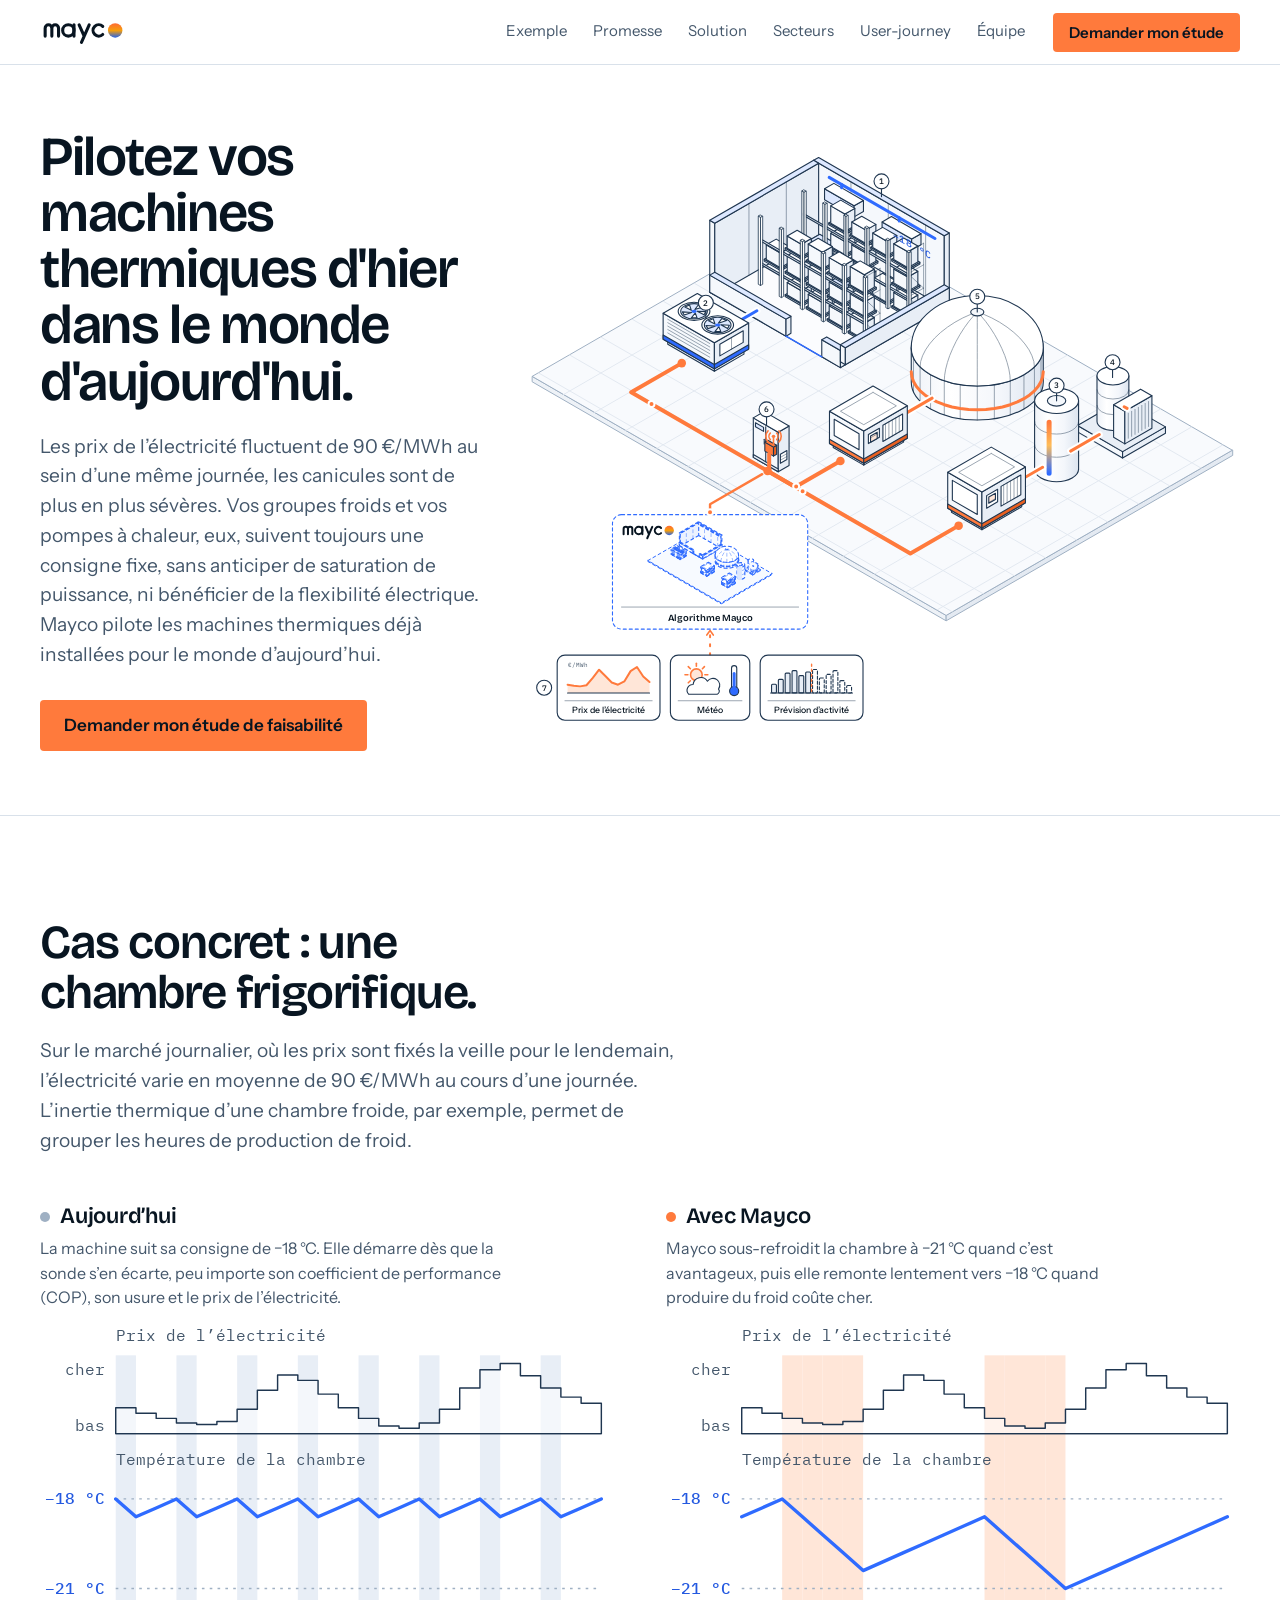
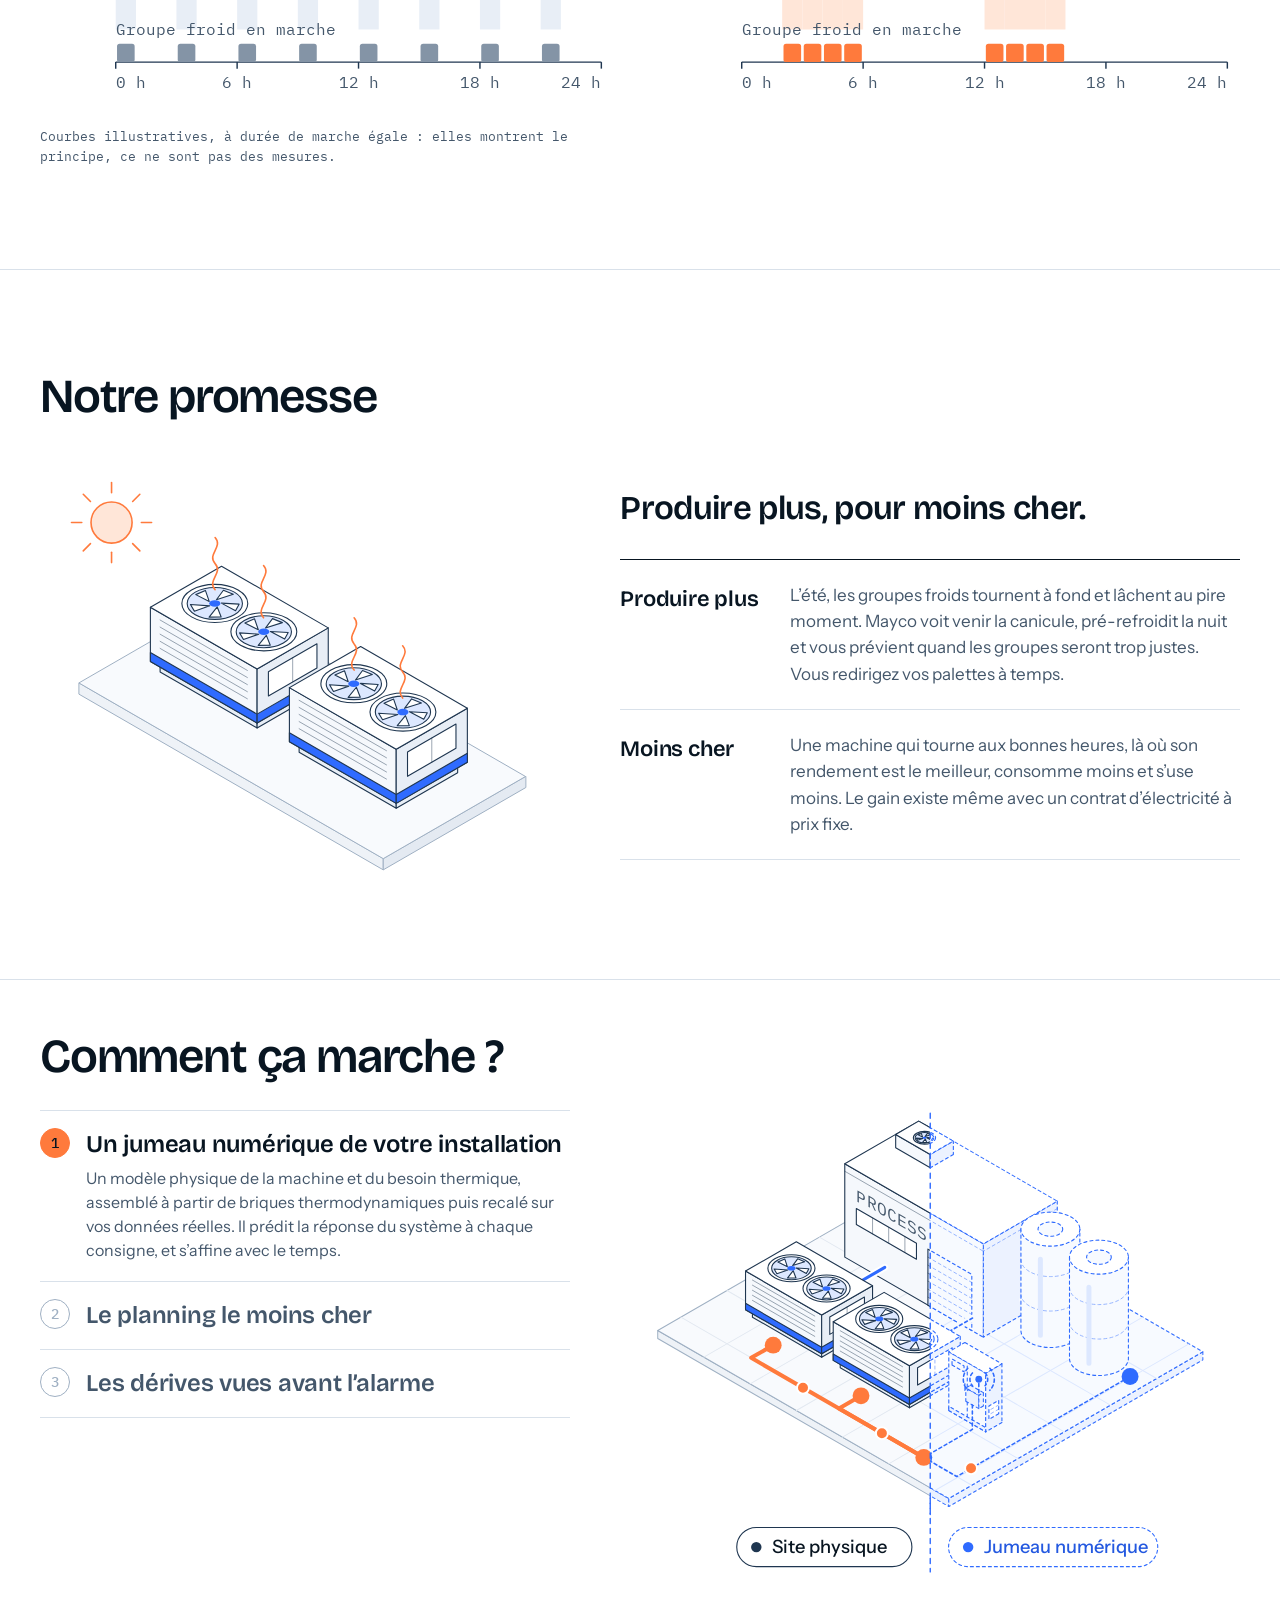
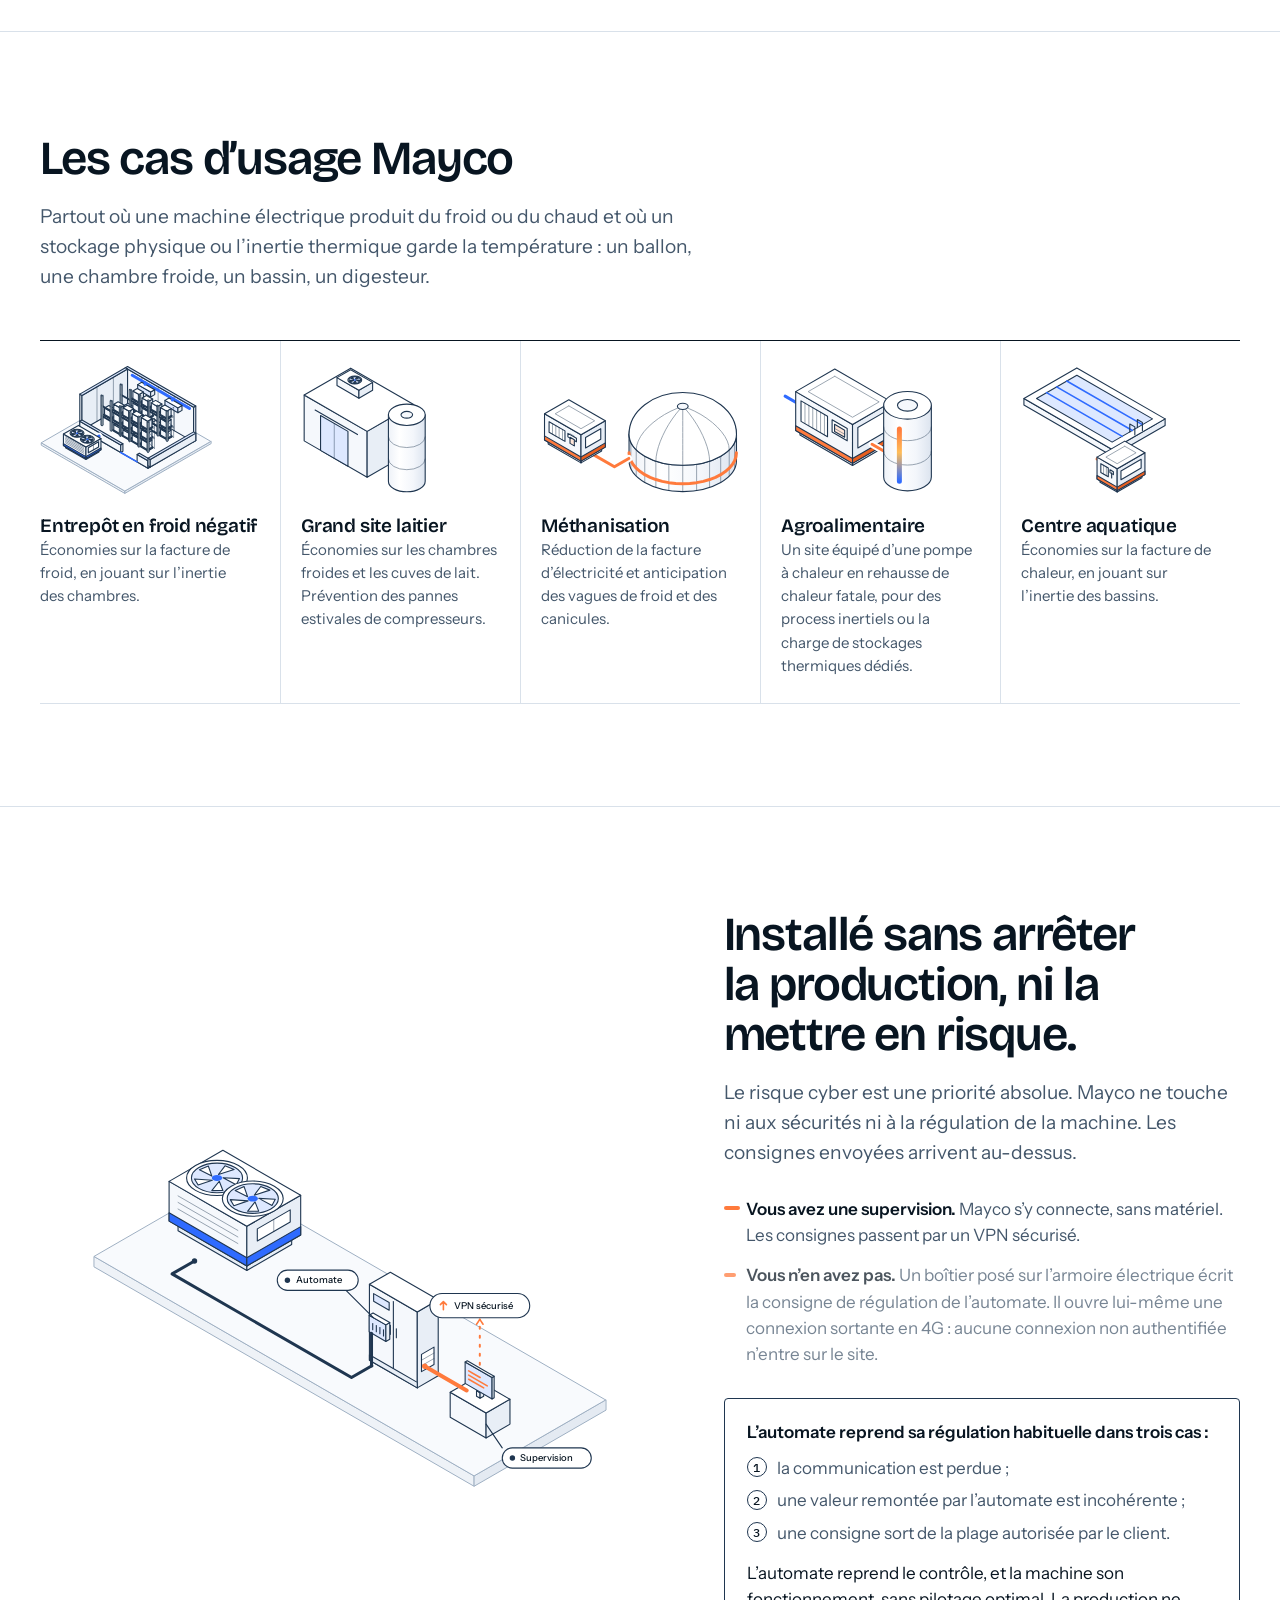
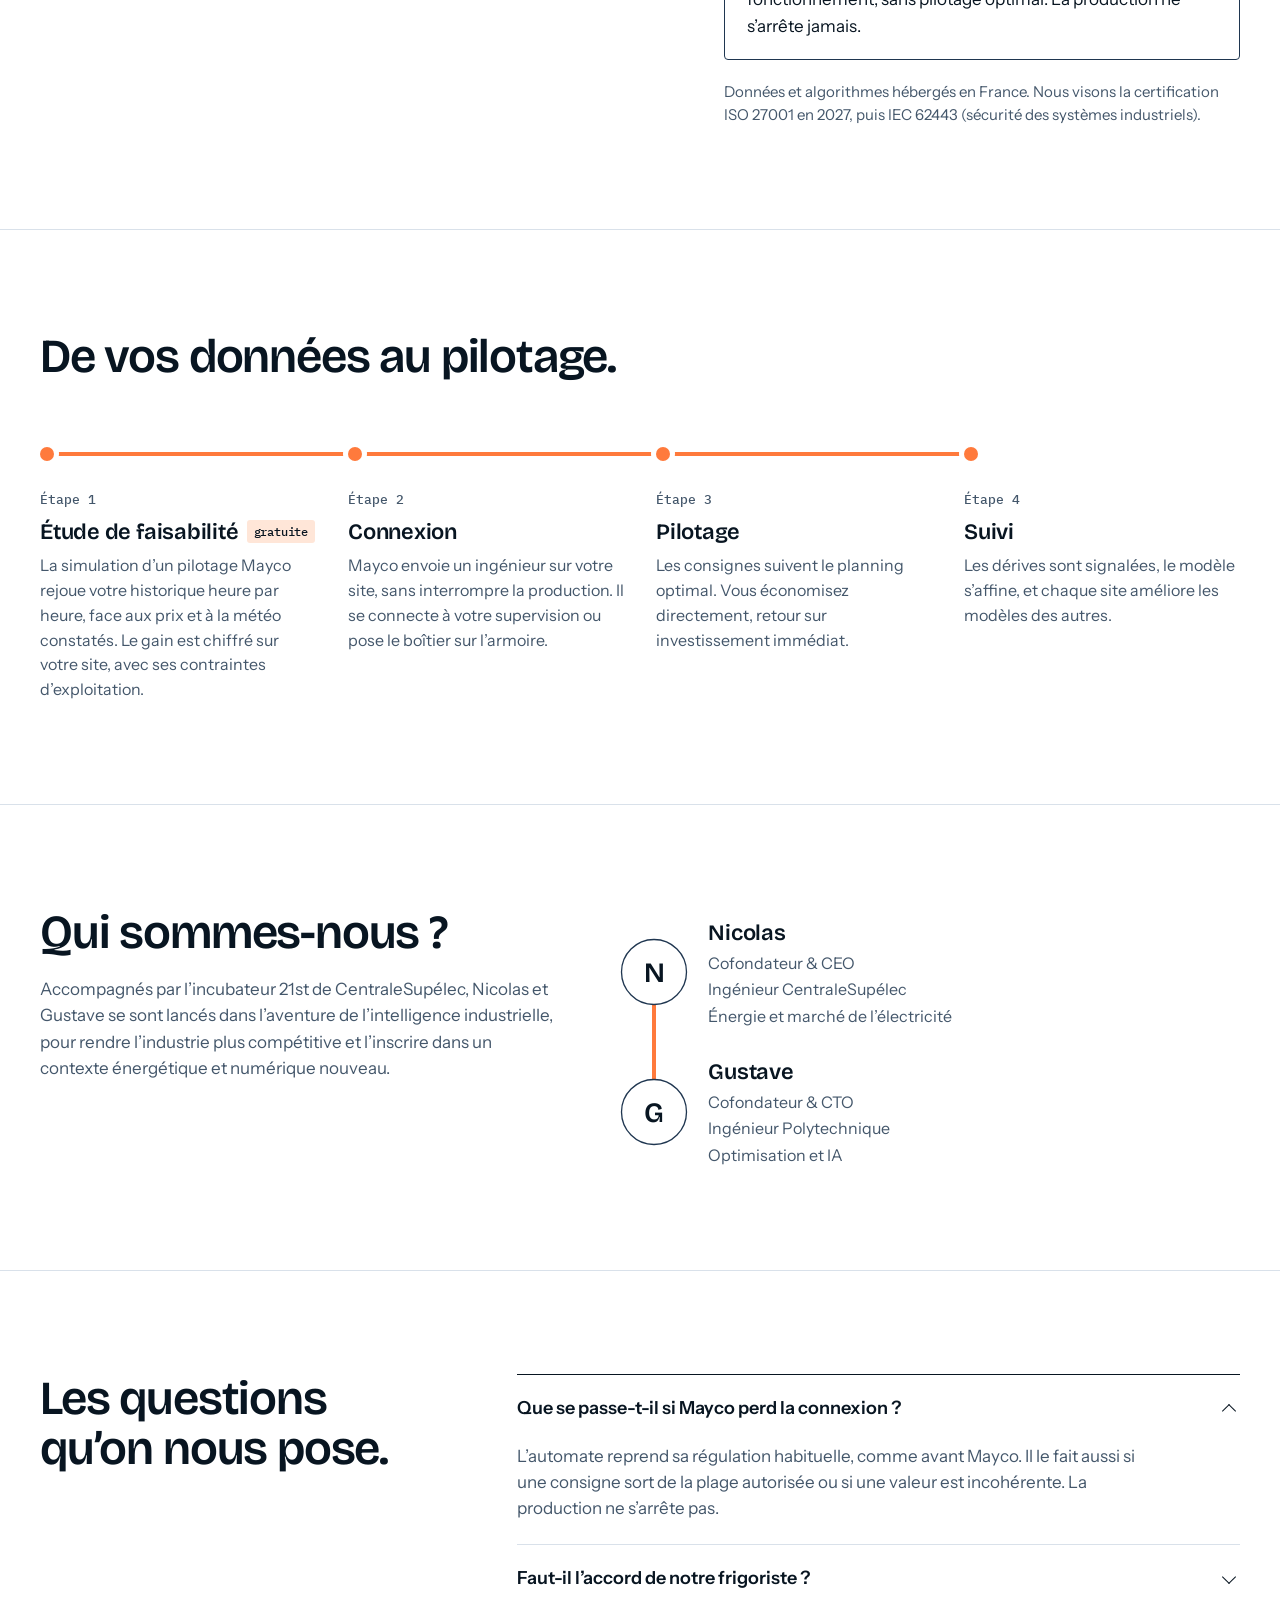
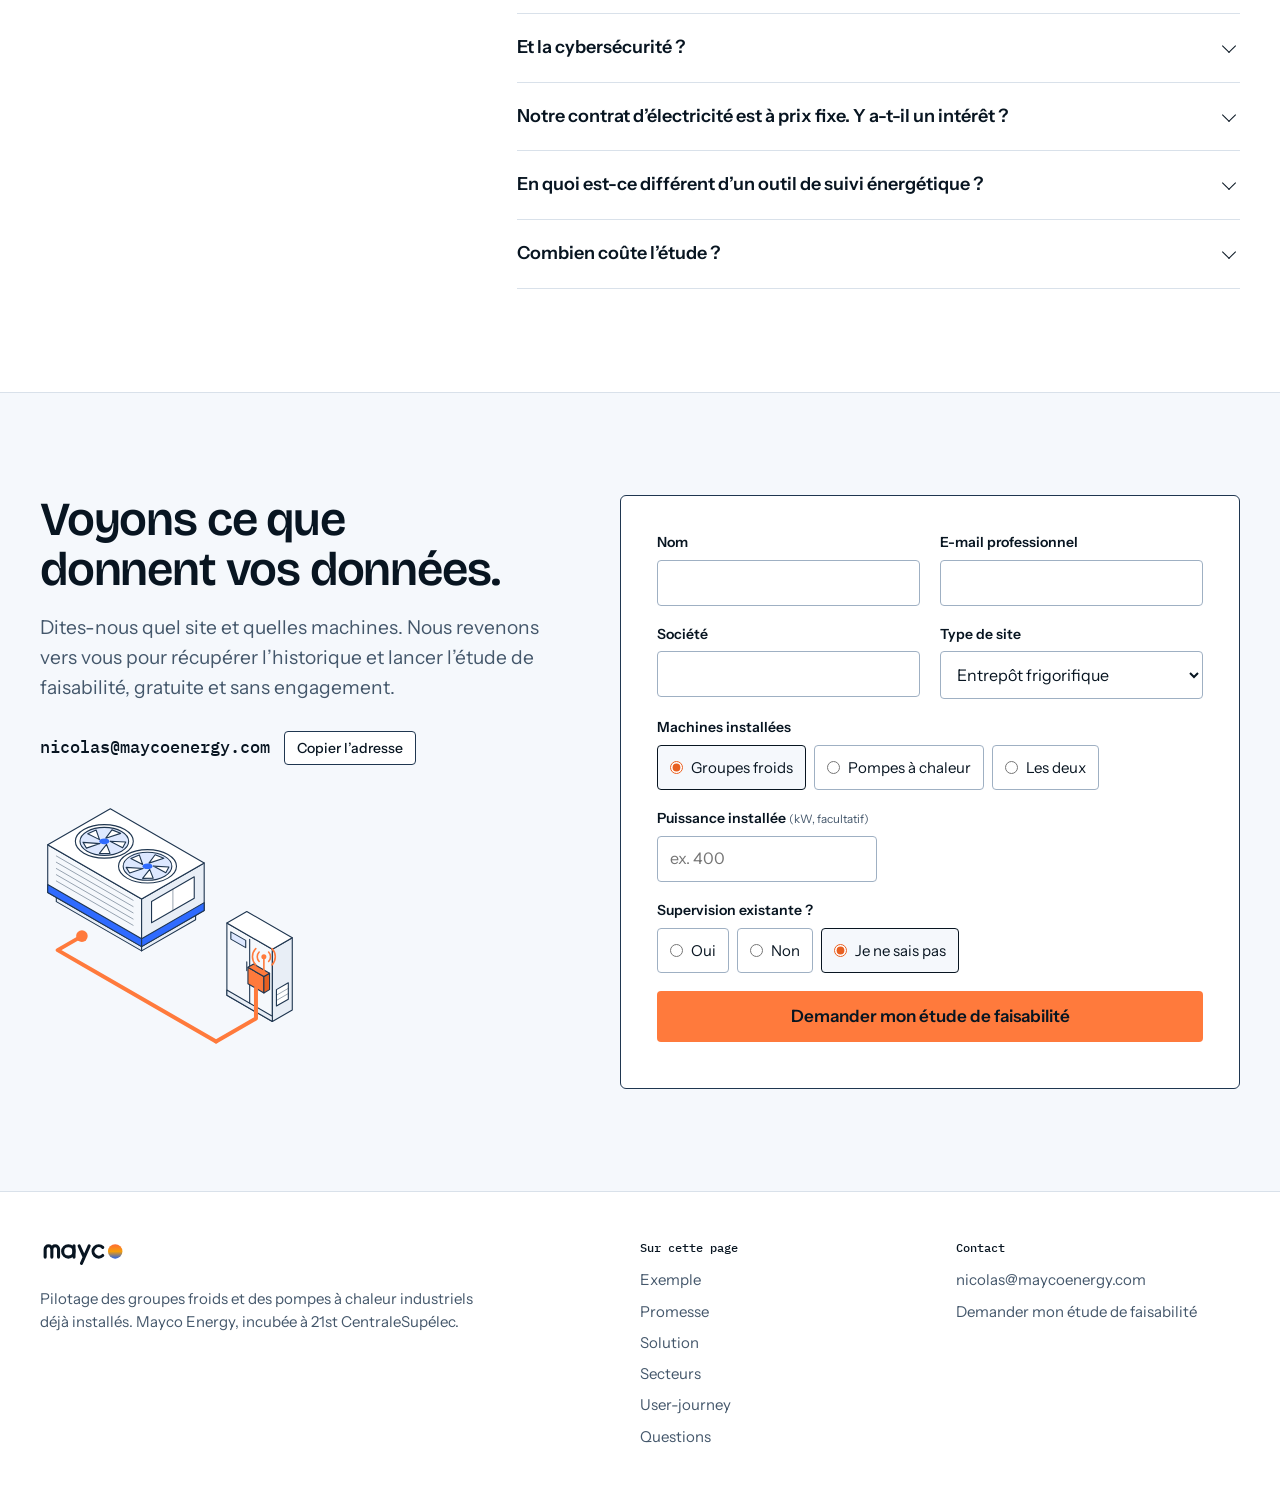
==== commit c8ac34e7: "Favicons PNG (Safari), icône Apple avec le logo mayco, nouvelle description et données structurées C" ====
--- a/index.html
+++ b/index.html
@@ -4,15 +4,21 @@
 <meta charset="utf-8">
 <meta name="viewport" content="width=device-width, initial-scale=1, viewport-fit=cover">
 <title>Mayco Energy | Pilotage des groupes froids et pompes à chaleur</title>
-<meta name="description" content="Mayco Energy pilote les groupes froids et les pompes à chaleur déjà installés : produire plus, pour moins cher, sans changer de machine.">
+<meta name="description" content="Mayco Energy pilote les groupes froids et pompes à chaleur industriels déjà installés : jumeau numérique, planning de production le moins cher, sans changer de machine. Produire plus, pour moins cher.">
 <meta name="theme-color" content="#081521">
-<link rel="icon" href="data:image/svg+xml,%3Csvg xmlns='http://www.w3.org/2000/svg' viewBox='0 0 64 64'%3E%3Cdefs%3E%3ClinearGradient id='g' x1='0' y1='0' x2='0' y2='1'%3E%3Cstop offset='0' stop-color='%23FF6B35'/%3E%3Cstop offset='.5' stop-color='%23F59E0B'/%3E%3Cstop offset='1' stop-color='%232563EB'/%3E%3C/linearGradient%3E%3C/defs%3E%3Ccircle cx='32' cy='32' r='28' fill='url(%23g)'/%3E%3C/svg%3E">
+<link rel="icon" href="/favicon.ico" sizes="any">
+<link rel="icon" type="image/png" sizes="32x32" href="/favicon-32.png">
+<link rel="icon" type="image/png" sizes="16x16" href="/favicon-16.png">
+<link rel="icon" href="data:image/svg+xml,%3Csvg xmlns='http://www.w3.org/2000/svg' viewBox='0 0 64 64'%3E%3Cdefs%3E%3ClinearGradient id='g' x1='0' y1='0' x2='0' y2='1'%3E%3Cstop offset='0' stop-color='%23FF6B35'/%3E%3Cstop offset='.5' stop-color='%23F59E0B'/%3E%3Cstop offset='1' stop-color='%232563EB'/%3E%3C/linearGradient%3E%3C/defs%3E%3Ccircle cx='32' cy='32' r='28' fill='url(%23g)'/%3E%3C/svg%3E" type="image/svg+xml">
+<link rel="apple-touch-icon" href="/apple-touch-icon.png">
 <link rel="canonical" href="https://maycoenergy.com/">
 <meta property="og:type" content="website">
 <meta property="og:url" content="https://maycoenergy.com/">
 <meta property="og:title" content="Mayco Energy">
-<meta property="og:description" content="Mayco Energy pilote les groupes froids et les pompes à chaleur déjà installés : produire plus, pour moins cher, sans changer de machine.">
+<meta property="og:description" content="Mayco Energy pilote les groupes froids et pompes à chaleur industriels déjà installés : jumeau numérique, planning de production le moins cher, sans changer de machine. Produire plus, pour moins cher.">
 <meta property="og:locale" content="fr_FR">
+<meta property="og:image" content="https://maycoenergy.com/apple-touch-icon.png">
+<script type="application/ld+json">{"@context":"https://schema.org","@type":"Organization","name":"Mayco Energy","url":"https://maycoenergy.com/","logo":"https://maycoenergy.com/apple-touch-icon.png","email":"nicolas@maycoenergy.com","description":"Mayco Energy pilote les groupes froids et pompes à chaleur industriels déjà installés : jumeau numérique, planning de production le moins cher, sans changer de machine. Produire plus, pour moins cher."}</script>
 <style>:root{color-scheme:light}body{margin:0}img{max-width:100%}[hidden]{display:none!important}</style>
 </head>
 <body>
